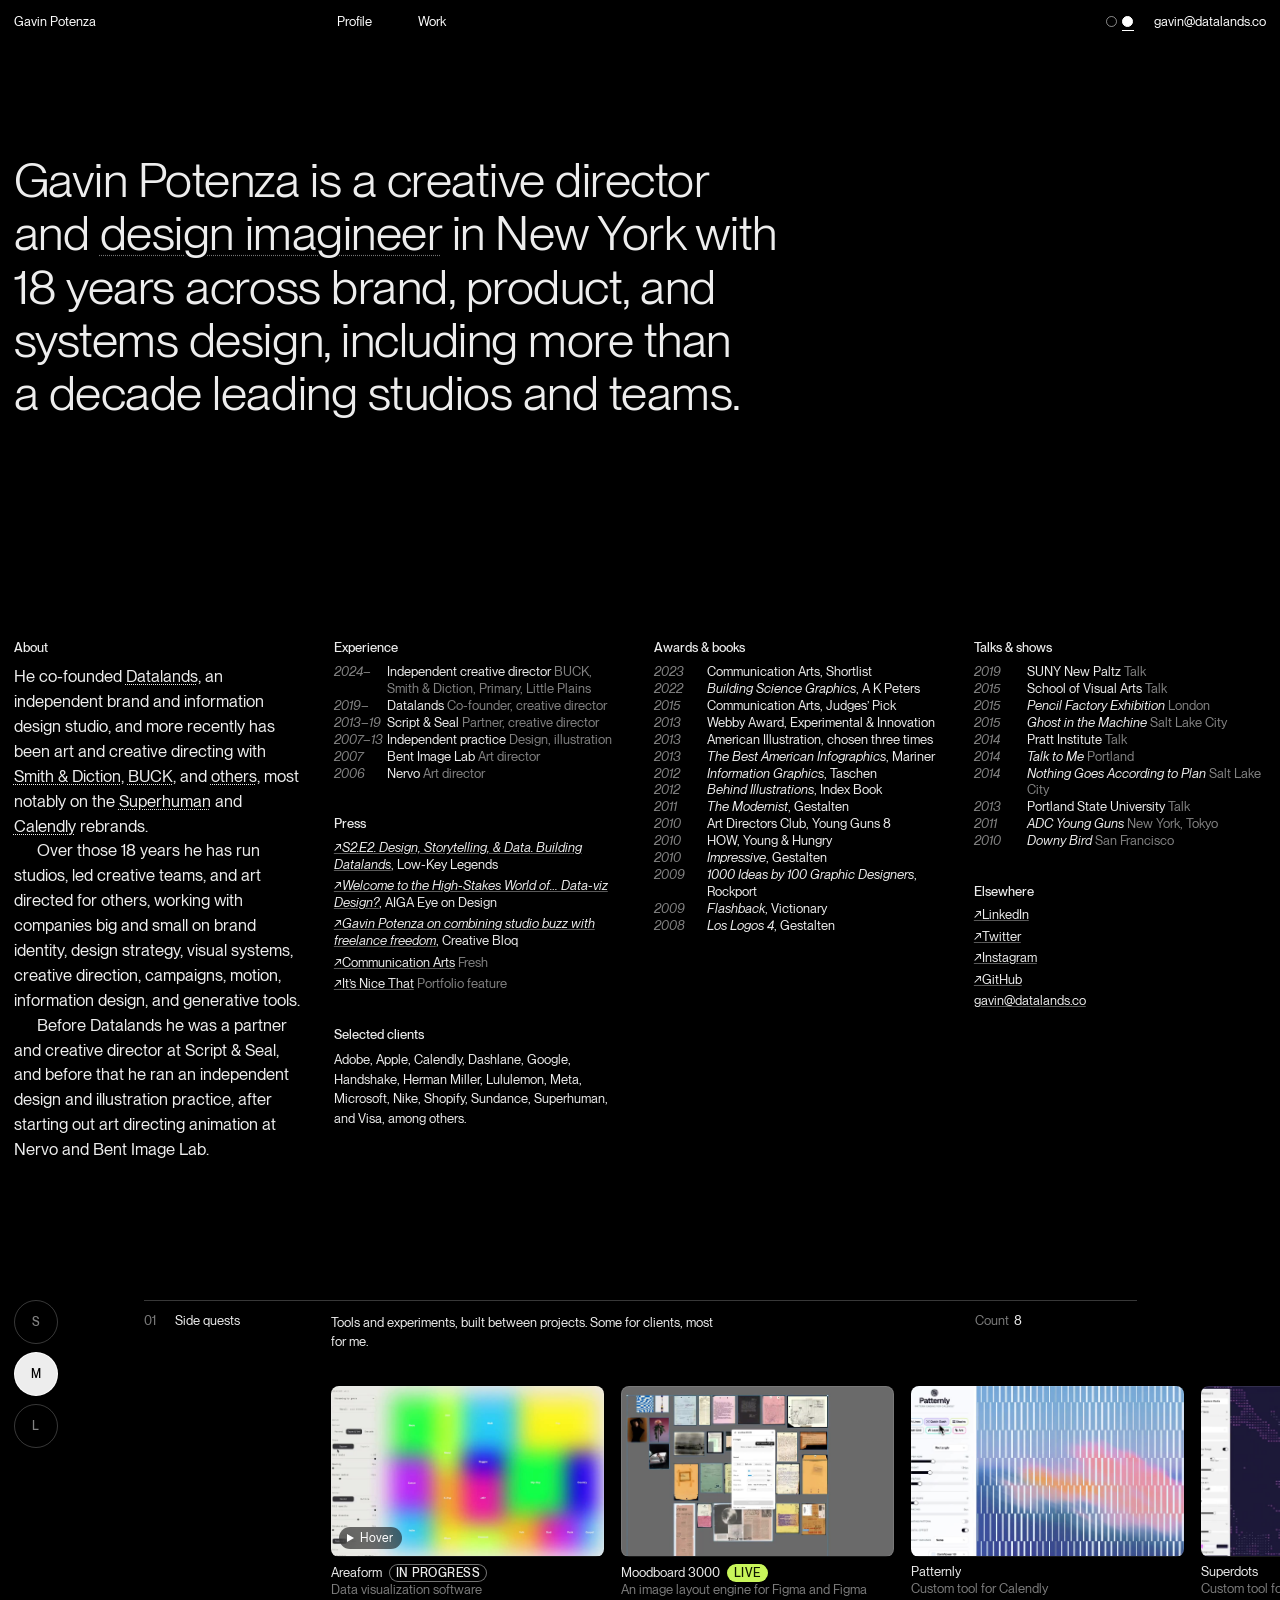
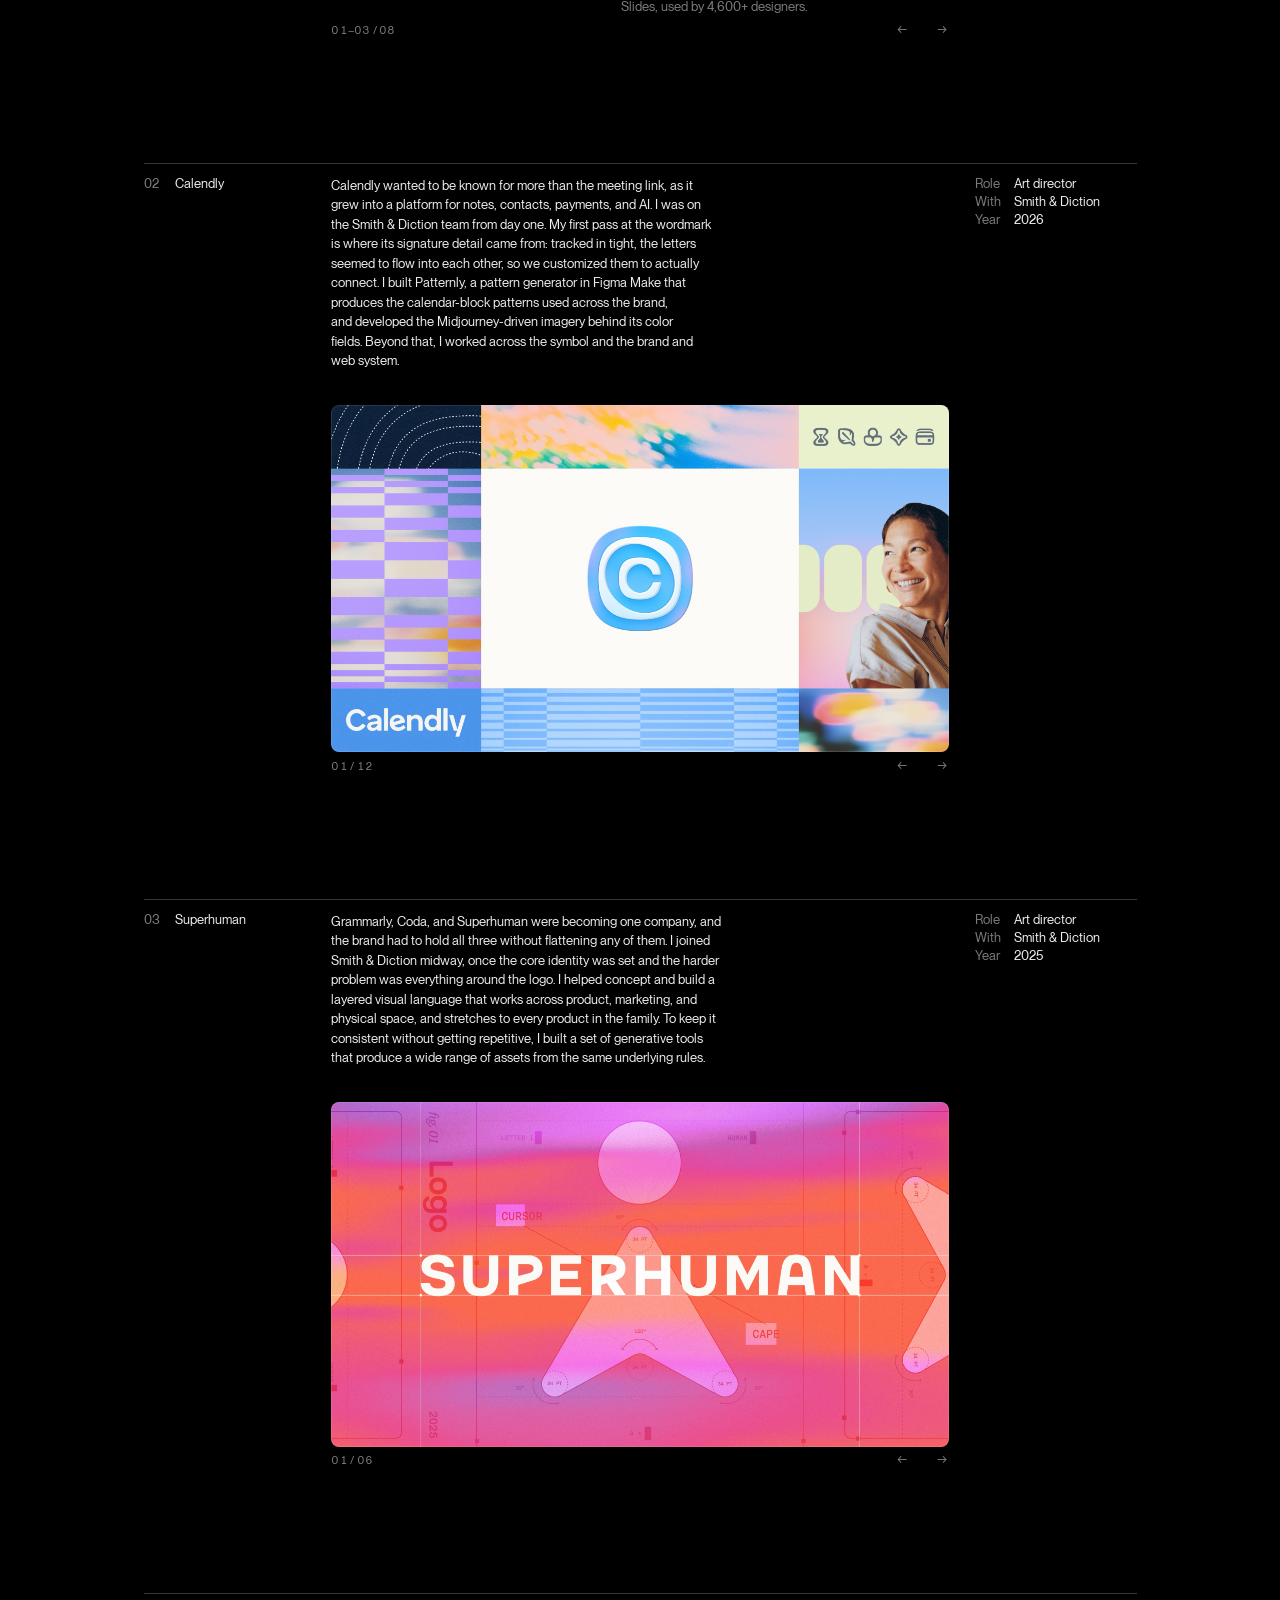
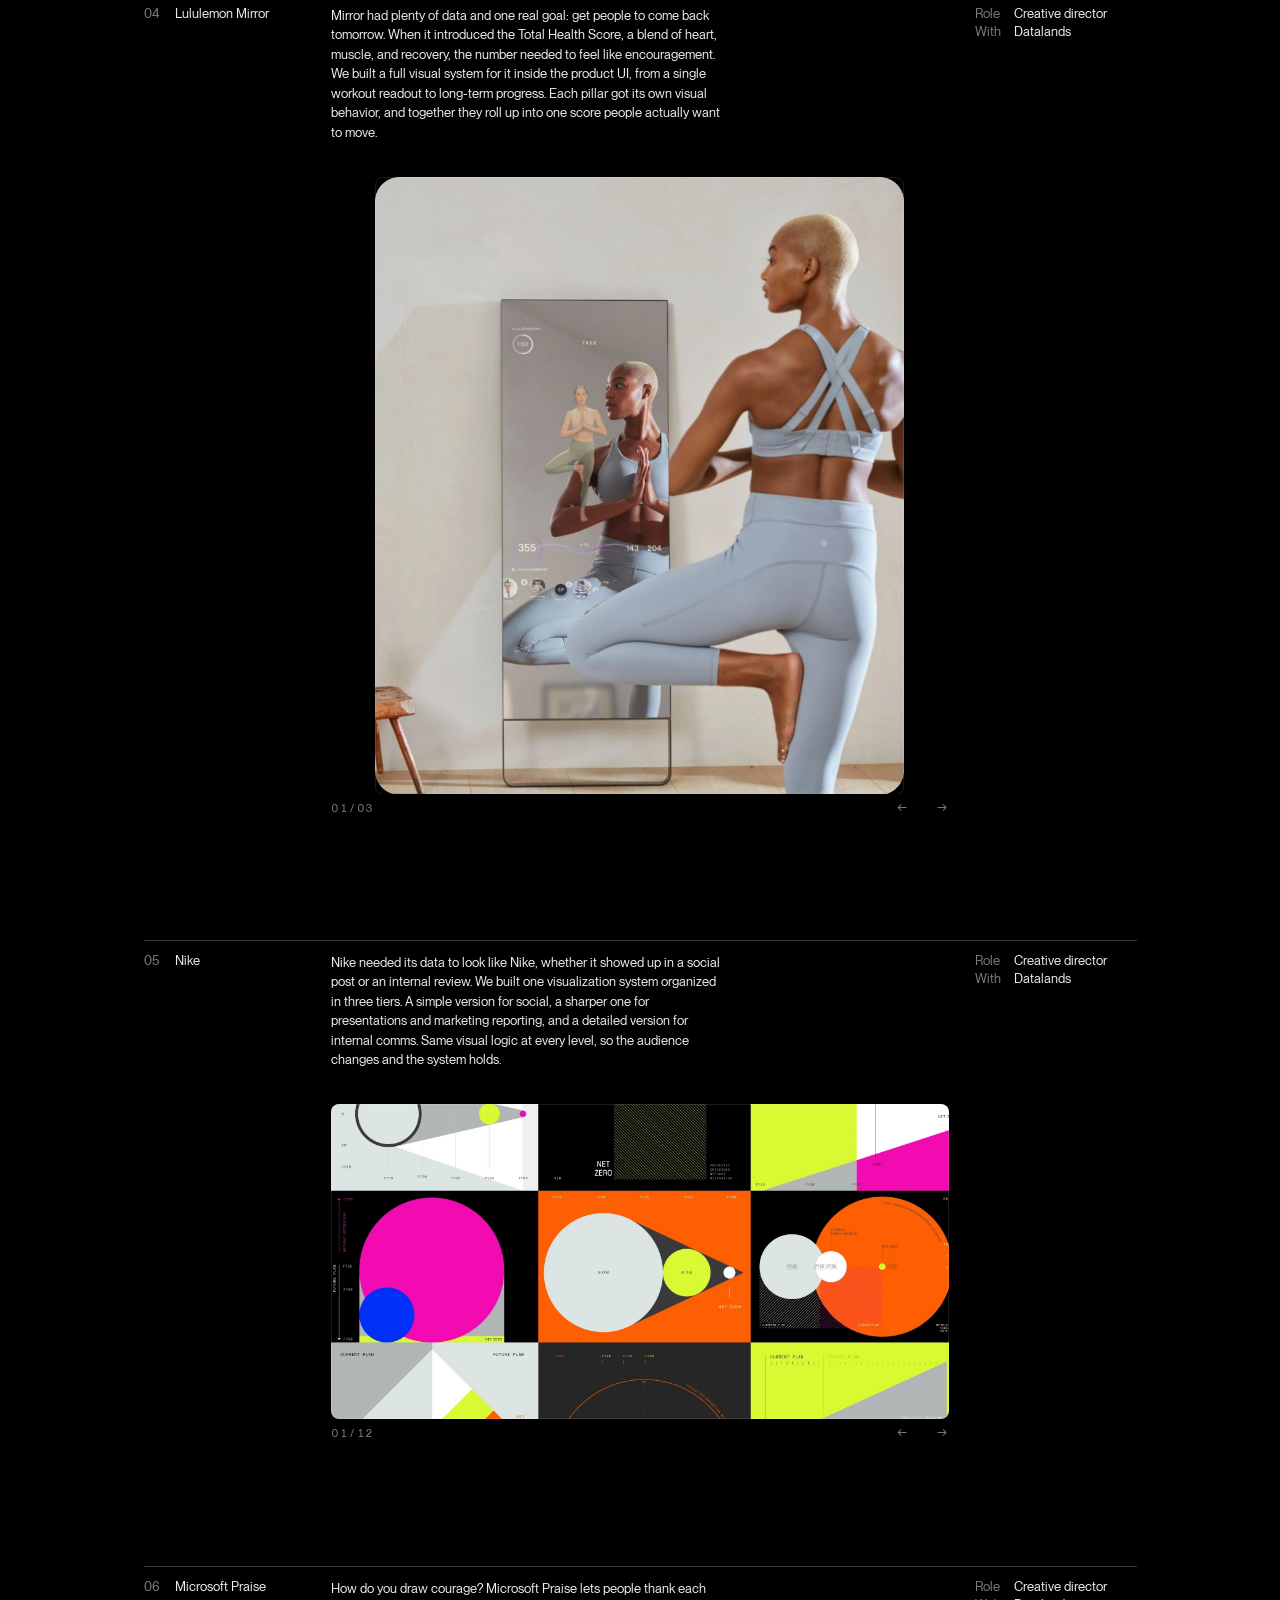
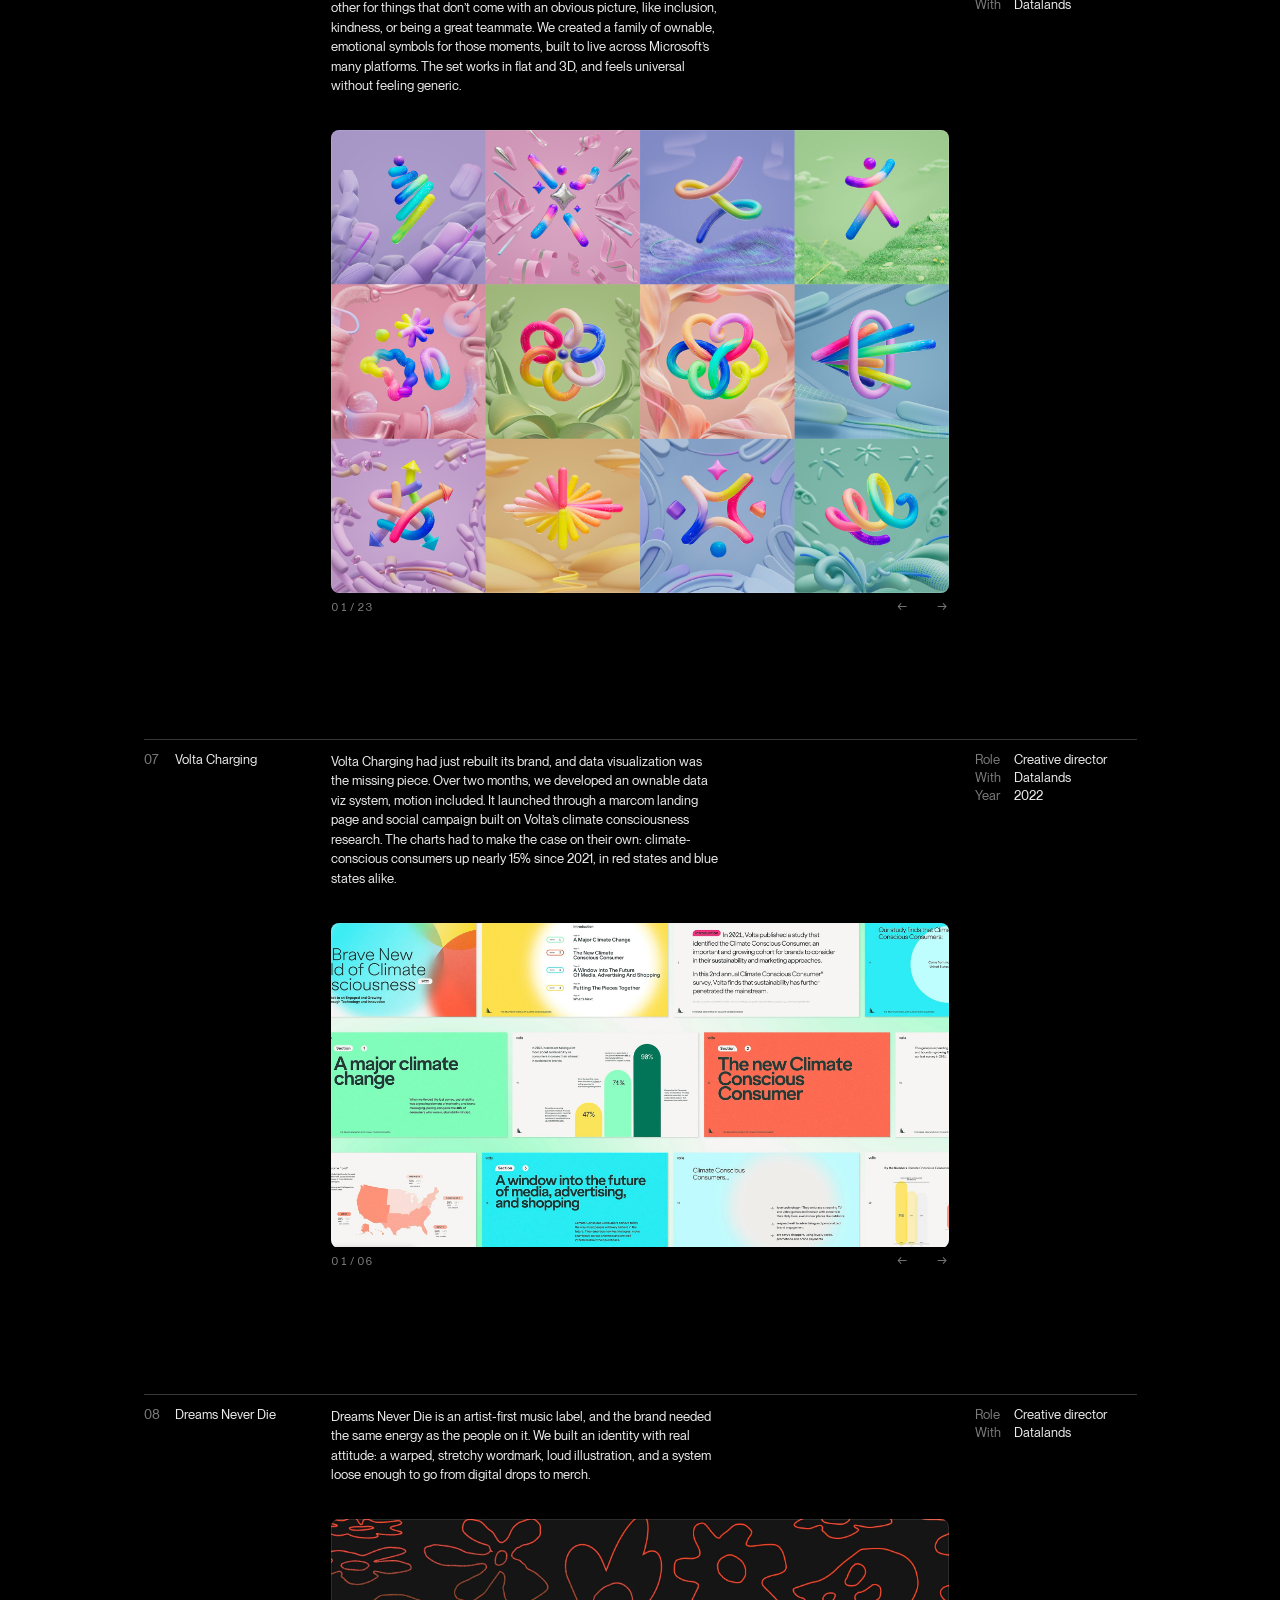
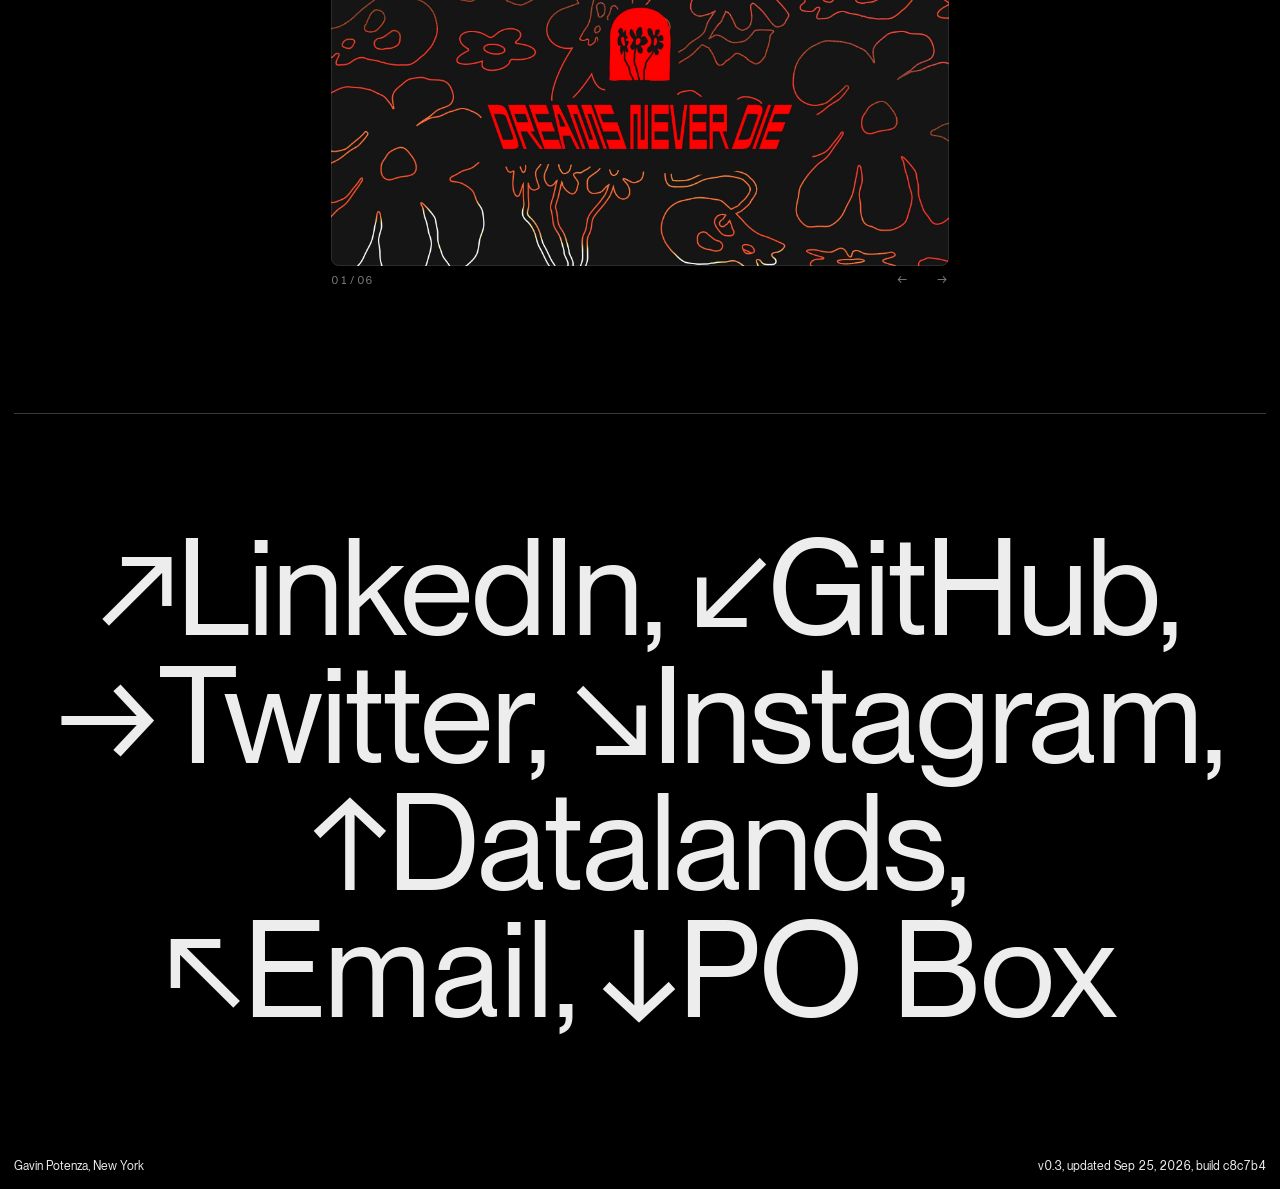
==== index.html @ 8a076fa5 "Profile: Awards & books, Talks & shows; fold signs and header on one line" ====
<!doctype html>
<html lang="en">
<head>
<meta charset="utf-8">
<meta name="viewport" content="width=device-width, initial-scale=1">
<title>Gavin Potenza — Creative Director, New York</title>
<link rel="canonical" href="https://gavinpotenza.xyz/">
<meta name="description" content="Gavin Potenza is a creative director and designer in New York working across brand, product, and systems design.">
<meta property="og:type" content="website">
<meta property="og:site_name" content="Gavin Potenza">
<meta property="og:url" content="https://gavinpotenza.xyz/">
<meta property="og:title" content="Gavin Potenza">
<meta property="og:description" content="Creative director and designer in New York working across brand, product, and systems design.">
<meta property="og:image" content="https://gavinpotenza.xyz/assets/og.jpg">
<meta property="og:image:width" content="1200">
<meta property="og:image:height" content="630">
<meta property="og:image:alt" content="Colored dots and arrows passing between the words me and you">
<meta name="twitter:card" content="summary_large_image">
<meta name="twitter:image" content="https://gavinpotenza.xyz/assets/og.jpg">
<script type="application/ld+json">
{
  "@context": "https://schema.org",
  "@type": "Person",
  "name": "Gavin Potenza",
  "url": "https://gavinpotenza.xyz/",
  "jobTitle": "Creative Director",
  "description": "Creative director and designer in New York working across brand, product, and systems design.",
  "image": "https://gavinpotenza.xyz/assets/og.jpg",
  "address": { "@type": "PostalAddress", "addressLocality": "New York", "addressRegion": "NY", "addressCountry": "US" },
  "sameAs": [
    "https://www.linkedin.com/in/gavinpotenza/",
    "https://github.com/ptnza",
    "https://www.instagram.com/gavinpotenza",
    "https://x.com/gavinpotenza"
  ],
  "affiliation": { "@type": "Organization", "name": "Datalands", "url": "https://datalands.co" }
}
</script>
<meta name="theme-color" content="#000000">
<script>document.documentElement.dataset.theme = 'dark'; /* always opens dark; the toggle switches for this visit */</script>
<link rel="icon" href="assets/favicon-32.png" type="image/png" sizes="32x32">
<link rel="icon" href="assets/favicon-512.png" type="image/png" sizes="512x512">
<link rel="apple-touch-icon" href="assets/favicon-180.png">
<link rel="preload" href="assets/fonts/PPNeueMontreal-Regular.woff2" as="font" type="font/woff2" crossorigin>
<link rel="preload" href="assets/fonts/PPNeueMontreal-Book.woff2" as="font" type="font/woff2" crossorigin>
<link rel="stylesheet" href="assets/css/site.css">
</head>
<body>
<a class="skip-link" href="#top">Skip to content</a>

<header class="top page-content caption">
  <span class="top-name"><a href="#top">Gavin Potenza</a></span>
  <nav class="top-nav" aria-label="Sections"><a href="#profile">Profile</a><a href="#work">Work</a></nav>
  <span class="top-mail">
    <button class="theme-btn" type="button" aria-label="Dark mode" aria-pressed="true"><i class="l" aria-hidden="true"></i><i class="d" aria-hidden="true"></i></button>
    <button class="copy-email" type="button" data-email="gavin@datalands.co" aria-label="Copy email address gavin@datalands.co">gavin@datalands.co</button>
  </span>
</header>

<main class="page-content" id="top">

<section id="profile" aria-label="Profile">
<div class="bio-section">
<h1>Gavin Potenza is a creative director and <a class="clip-trigger" data-clip="assets/hover/quote-mike-smith.png" data-clip-by="Mike Smith, Smith &amp; Diction" href="https://medium.com/smith-diction/branding-calendly-d86116281a52#32a3" rel="noopener" target="_blank">design imagineer</a> in New York with 18 years across brand, product, and systems design, including more than a decade leading studios and teams.</h1>
</div>

<div class="ed-set">
<div class="ed">
<div class="ed-sec"><h2 class="label">About</h2><div class="body"><p class="ed-p">He co-founded <a class="clip-trigger" data-center="assets/hover/logo-datalands.png" data-center-scale="1.3" href="https://datalands.co" rel="noopener" target="_blank">Datalands</a>, an independent brand and information design studio, and more recently has been art and creative directing with <a class="clip-trigger" data-center="assets/hover/logo-smith-diction.png" href="https://smith-diction.com" rel="noopener" target="_blank">Smith &amp; Diction</a>, <a class="clip-trigger" data-center="assets/hover/logo-buck.png" href="https://buck.co" rel="noopener" target="_blank">BUCK</a>, and <a class="clip-trigger" data-center="assets/hover/logo-others.png" href="#work">others</a>, most notably on the <a class="clip-trigger" data-quad="assets/hover/superhuman.jpg" href="#superhuman">Superhuman</a> and <a class="clip-trigger" data-quad="assets/hover/calendly.mp4" href="#calendly">Calendly</a> rebrands.</p>
<p class="ed-p">Over those 18 years he has run studios, led creative teams, and art directed for others, working with companies big and small on brand identity, design strategy, visual systems, creative direction, campaigns, motion, information design, and generative tools.</p>
<p class="ed-p">Before Datalands he was a partner and creative director at Script &amp; Seal, and before that he ran an independent design and illustration practice, after starting out art directing animation at Nervo and Bent Image Lab.</p></div></div>
</div>

<div class="ed">
<details class="ed-sec ed-fold" open><summary><h2 class="label">Experience</h2></summary><ul class="alt-body ed-idx">
<li class="row"><span class="y">2024–</span><span>Independent creative director <span class="d">BUCK, Smith &amp; Diction, Primary, Little Plains</span></span></li>
<li class="row"><span class="y">2019–</span><span>Datalands <span class="d">Co-founder, creative director</span></span></li>
<li class="row"><span class="y">2013–19</span><span>Script &amp; Seal <span class="d">Partner, creative director</span></span></li>
<li class="row"><span class="y">2007–13</span><span>Independent practice <span class="d">Design, illustration</span></span></li>
<li class="row"><span class="y">2007</span><span>Bent Image Lab <span class="d">Art director</span></span></li>
<li class="row"><span class="y">2006</span><span>Nervo <span class="d">Art director</span></span></li>
</ul></details>
<details class="ed-sec ed-fold" open><summary><h2 class="label">Press</h2></summary><ul class="alt-body ed-list">
<li class="item"><a href="https://www.youtube.com/watch?v=oIoB-iBnCg4" target="_blank" rel="noopener"><span aria-hidden="true">↗</span><i>S2.E2. Design, Storytelling, &amp; Data. Building Datalands</i></a>, Low-Key Legends</li>
<li class="item"><a href="https://eyeondesign.aiga.org/welcome-to-the-high-stakes-world-of-data-viz-design/" target="_blank" rel="noopener"><span aria-hidden="true">↗</span><i>Welcome to the High-Stakes World of… Data-viz Design?</i></a>, AIGA Eye on Design</li>
<li class="item"><a href="https://www.creativebloq.com/computer-arts/gavin-potenza-combining-studio-buzz-freelance-freedom-31410887" target="_blank" rel="noopener"><span aria-hidden="true">↗</span><i>Gavin Potenza on combining studio buzz with freelance freedom</i></a>, Creative Bloq</li>
<li class="item"><a href="https://www.commarts.com/fresh/gavin-potenza" target="_blank" rel="noopener"><span aria-hidden="true">↗</span>Communication Arts</a> <span class="d">Fresh</span></li>
<li class="item"><a href="https://www.itsnicethat.com/articles/1920-gavin-potenza" target="_blank" rel="noopener"><span aria-hidden="true">↗</span>It’s Nice That</a> <span class="d">Portfolio feature</span></li>
</ul></details>
<details class="ed-sec ed-fold" open><summary><h2 class="label">Selected clients</h2></summary><div class="alt-body"><p class="ed-p">Adobe, Apple, Calendly, Dashlane, Google, Handshake, Herman Miller, Lululemon, Meta, Microsoft, Nike, Shopify, Sundance, Superhuman, and Visa, among others.</p></div></details>
</div>

<div class="ed">
<details class="ed-sec ed-fold" open><summary><h2 class="label">Awards &amp; books</h2></summary><ul class="alt-body ed-idx">
<li class="row"><span class="y">2023</span><span>Communication Arts, Shortlist</span></li>
<li class="row"><span class="y">2022</span><span><i>Building Science Graphics</i>, A K Peters</span></li>
<li class="row"><span class="y">2015</span><span>Communication Arts, Judges’ Pick</span></li>
<li class="row"><span class="y">2013</span><span>Webby Award, Experimental &amp; Innovation</span></li>
<li class="row"><span class="y">2013</span><span>American Illustration, chosen three times</span></li>
<li class="row"><span class="y">2013</span><span><i>The Best American Infographics</i>, Mariner</span></li>
<li class="row"><span class="y">2012</span><span><i>Information Graphics</i>, Taschen</span></li>
<li class="row"><span class="y">2012</span><span><i>Behind Illustrations</i>, Index Book</span></li>
<li class="row"><span class="y">2011</span><span><i>The Modernist</i>, Gestalten</span></li>
<li class="row"><span class="y">2010</span><span>Art Directors Club, Young Guns 8</span></li>
<li class="row"><span class="y">2010</span><span>HOW, Young &amp; Hungry</span></li>
<li class="row"><span class="y">2010</span><span><i>Impressive</i>, Gestalten</span></li>
<li class="row"><span class="y">2009</span><span><i>1000 Ideas by 100 Graphic Designers</i>, Rockport</span></li>
<li class="row"><span class="y">2009</span><span><i>Flashback</i>, Victionary</span></li>
<li class="row"><span class="y">2008</span><span><i>Los Logos 4</i>, Gestalten</span></li>
</ul></details>
</div>

<div class="ed">
<details class="ed-sec ed-fold" open><summary><h2 class="label">Talks &amp; shows</h2></summary><ul class="alt-body ed-idx">
<li class="row"><span class="y">2019</span><span>SUNY New Paltz <span class="d">Talk</span></span></li>
<li class="row"><span class="y">2015</span><span>School of Visual Arts <span class="d">Talk</span></span></li>
<li class="row"><span class="y">2015</span><span><i>Pencil Factory Exhibition</i> <span class="d">London</span></span></li>
<li class="row"><span class="y">2015</span><span><i>Ghost in the Machine</i> <span class="d">Salt Lake City</span></span></li>
<li class="row"><span class="y">2014</span><span>Pratt Institute <span class="d">Talk</span></span></li>
<li class="row"><span class="y">2014</span><span><i>Talk to Me</i> <span class="d">Portland</span></span></li>
<li class="row"><span class="y">2014</span><span><i>Nothing Goes According to Plan</i> <span class="d">Salt Lake City</span></span></li>
<li class="row"><span class="y">2013</span><span>Portland State University <span class="d">Talk</span></span></li>
<li class="row"><span class="y">2011</span><span><i>ADC Young Guns</i> <span class="d">New York, Tokyo</span></span></li>
<li class="row"><span class="y">2010</span><span><i>Downy Bird</i> <span class="d">San Francisco</span></span></li>
</ul></details>
<details class="ed-sec ed-fold" open><summary><h2 class="label">Elsewhere</h2></summary><ul class="alt-body ed-list">
<li class="item"><a href="https://www.linkedin.com/in/gavinpotenza/" target="_blank" rel="noopener"><span aria-hidden="true">↗</span>LinkedIn</a></li>
<li class="item"><a href="https://x.com/gavinpotenza" target="_blank" rel="noopener"><span aria-hidden="true">↗</span>Twitter</a></li>
<li class="item"><a href="https://www.instagram.com/gavinpotenza" target="_blank" rel="noopener"><span aria-hidden="true">↗</span>Instagram</a></li>
<li class="item"><a href="https://github.com/ptnza" target="_blank" rel="noopener"><span aria-hidden="true">↗</span>GitHub</a></li>
<li class="item"><button class="copy-email" type="button" data-email="gavin@datalands.co" aria-label="Copy email address gavin@datalands.co">gavin@datalands.co</button></li>
</ul></details>
</div>
</div>
</section>

<section class="arc" id="work" data-size="m" aria-label="Work">
<div class="arc-bar caption">
<span class="arc-sizes" role="group" aria-label="Image size">
<button class="arc-btn" type="button" data-size="s" aria-pressed="false" aria-label="Small images"><span aria-hidden="true">S</span></button>
<button class="arc-btn is-on" type="button" data-size="m" aria-pressed="true" aria-label="Medium images"><span aria-hidden="true">M</span></button>
<button class="arc-btn" type="button" data-size="l" aria-pressed="false" aria-label="Large images"><span aria-hidden="true">L</span></button>
</span>
</div>

<!-- archive:start -->
<article class="arc-item arc-tools" id="side-quests">
<div class="arc-head alt-body">
<h2 class="arc-title"><a href="#side-quests">Side quests</a></h2>
<p class="arc-desc">Tools and experiments, built between projects. Some for clients, most for me.</p>
<span class="arc-meta"><span class="k">Count</span><span class="v">8</span></span>
</div>
<div class="tools-wrap">
<ul class="tools alt-body" aria-label="Side quests">
<li class="tool"><div><figure class="tool-img"><video data-src="assets/media/tools/areaform.mp4" poster="assets/media/tools/areaform-poster.jpg" muted loop playsinline preload="none" aria-hidden="true"></video><span class="tool-hint" aria-hidden="true">Hover</span></figure><span class="tool-title"><span class="tool-name" title="Areaform">Areaform</span><span class="tool-badge is-progress">In progress</span></span><span class="tool-desc">Data visualization software</span></div></li>
<li class="tool"><a href="https://www.figma.com/community/plugin/1616902199522165388/moodboard-3000" target="_blank" rel="noopener"><figure class="tool-img"><video data-src="assets/media/tools/moodboard-3000.mp4" poster="assets/media/tools/moodboard-3000-poster.jpg" muted loop playsinline preload="none" aria-hidden="true"></video></figure><span class="tool-title"><span class="tool-name" title="Moodboard 3000">Moodboard 3000</span><span class="tool-badge is-live">Live</span></span><span class="tool-desc">An image layout engine for Figma and Figma Slides, used by 4,600+ designers.</span></a></li>
<li class="tool"><div><figure class="tool-img"><video data-src="assets/media/tools/patternly.mp4" poster="assets/media/tools/patternly-poster.jpg" muted loop playsinline preload="none" aria-hidden="true"></video></figure><span class="tool-title"><span class="tool-name" title="Patternly">Patternly</span></span><span class="tool-desc">Custom tool for Calendly</span></div></li>
<li class="tool"><div><figure class="tool-img"><video data-src="assets/media/tools/superdots.mp4" poster="assets/media/tools/superdots-poster.jpg" muted loop playsinline preload="none" aria-hidden="true"></video></figure><span class="tool-title"><span class="tool-name" title="Superdots">Superdots</span></span><span class="tool-desc">Custom tool for Superhuman</span></div></li>
<li class="tool"><div><figure class="tool-img"><video data-src="assets/media/tools/superflow.mp4" poster="assets/media/tools/superflow-poster.jpg" muted loop playsinline preload="none" aria-hidden="true"></video></figure><span class="tool-title"><span class="tool-name" title="Superflow">Superflow</span></span><span class="tool-desc">Custom tool for Superhuman</span></div></li>
<li class="tool"><div><figure class="tool-img"><video data-src="assets/media/tools/torus-formus.mp4" poster="assets/media/tools/torus-formus-poster.jpg" muted loop playsinline preload="none" aria-hidden="true"></video></figure><span class="tool-title"><span class="tool-name" title="Torus Formus">Torus Formus</span></span><span class="tool-desc">Custom tool for sculpting the torus</span></div></li>
<li class="tool"><div><figure class="tool-img"><video data-src="assets/media/tools/lissajous-flow.mp4" poster="assets/media/tools/lissajous-flow-poster.jpg" muted loop playsinline preload="none" aria-hidden="true"></video></figure><span class="tool-title"><span class="tool-name" title="Lissajous Flow">Lissajous Flow</span></span><span class="tool-desc">Custom tool for drawing Lissajous curves in motion</span></div></li>
<li class="tool"><div><figure class="tool-img"><img src="assets/media/tools/sound-of-noise.jpg" alt="" loading="lazy" decoding="async"></figure><span class="tool-title"><span class="tool-name" title="The Sound of Noise">The Sound of Noise</span></span><span class="tool-desc">Tool that turns noise into texture</span></div></li>
</ul>
<div class="ss-bar tools-bar alt-body" hidden><span class="ss-count" aria-live="polite"></span><span class="ss-nav"><button class="tools-prev" type="button" aria-label="Previous tools">←</button><button class="tools-next" type="button" aria-label="Next tools">→</button></span></div>
</div>
</article>

<article class="arc-item" id="calendly">
<div class="arc-head alt-body">
<h2 class="arc-title"><a href="#calendly">Calendly</a></h2>
<p class="arc-desc">Calendly wanted to be known for more than the meeting link, as it grew into a platform for notes, contacts, payments, and AI. I was on the Smith &amp; Diction team from day one. My first pass at the wordmark is where its signature detail came from: tracked in tight, the letters seemed to flow into each other, so we customized them to actually connect. I built Patternly, a pattern generator in Figma Make that produces the calendar-block patterns used across the brand, and developed the Midjourney-driven imagery behind its color fields. Beyond that, I worked across the symbol and the brand and web system.</p>
<span class="arc-meta"><span class="k">Role</span><span class="v">Art director</span><span class="k">With</span><span class="v">Smith &amp; Diction</span><span class="k">Year</span><span class="v">2026</span></span>
</div>
<div class="arc-img">
<div class="ss" style="--ar: 1.7778" tabindex="0" role="region" aria-roledescription="carousel" aria-label="Calendly images">
<figure class="ss-slide is-on" data-ar="1.7778"><img src="assets/media/calendly/calendly-04.jpg" width="2400" height="1350" style="--r: 1.7778" alt="Calendly, 1 of 12" decoding="async" loading="lazy"></figure>
<figure class="ss-slide" data-ar="1.7778"><img data-src="assets/media/calendly/calendly-01.jpg" width="2400" height="1350" style="--r: 1.7778" alt="Calendly, 2 of 12" decoding="async" loading="lazy"></figure>
<figure class="ss-slide" data-ar="1.6997"><img data-src="assets/media/calendly/calendly-02.jpg" width="2400" height="1412" style="--r: 1.6997" alt="Calendly, 3 of 12" decoding="async" loading="lazy"></figure>
<figure class="ss-slide" data-ar="1.6000"><div class="ss-pair fit-h" style="aspect-ratio: 1600 / 1000"><video data-src="assets/media/calendly/calendly-patterns-l.mp4" data-poster="assets/media/calendly/calendly-patterns-l-poster.jpg" width="1080" height="1350" style="flex-grow: 0.8000" muted loop playsinline preload="none" aria-label="Calendly, 4 of 12 (left)"></video><video data-src="assets/media/calendly/calendly-patterns-r.mp4" data-poster="assets/media/calendly/calendly-patterns-r-poster.jpg" width="1080" height="1350" style="flex-grow: 0.8000" muted loop playsinline preload="none" aria-label="Calendly, 4 of 12 (right)"></video></div></figure>
<figure class="ss-slide" data-ar="1.7778"><img data-src="assets/media/calendly/calendly-03.jpg" width="2400" height="1350" style="--r: 1.7778" alt="Calendly, 5 of 12" decoding="async" loading="lazy"></figure>
<figure class="ss-slide" data-ar="1.5000"><div class="ss-pair fit-h" style="aspect-ratio: 1500 / 1000"><video data-src="assets/media/calendly/calendly-07.mp4" data-poster="assets/media/calendly/calendly-07-poster.jpg" width="1080" height="1440" style="flex-grow: 0.7500" muted loop playsinline preload="none" aria-label="Calendly, 6 of 12 (left)"></video><img data-src="assets/media/calendly/calendly-08.webp" width="1080" height="1440" style="flex-grow: 0.7500" alt="Calendly, 6 of 12 (right)" decoding="async" loading="lazy"></div></figure>
<figure class="ss-slide" data-ar="1.7778"><video data-src="assets/media/calendly/calendly-subproduct.mp4" data-poster="assets/media/calendly/calendly-subproduct-poster.jpg" width="1600" height="900" style="--r: 1.7778" muted loop playsinline preload="none" aria-label="Calendly, 7 of 12"></video></figure>
<figure class="ss-slide" data-ar="1.5000"><div class="ss-pair fit-h" style="aspect-ratio: 1500 / 1000"><img data-src="assets/media/calendly/calendly-ui.jpg" width="1500" height="2000" style="flex-grow: 0.7500" alt="Calendly, 8 of 12 (left)" decoding="async" loading="lazy"><video data-src="assets/media/calendly/calendly-12.mp4" data-poster="assets/media/calendly/calendly-12-poster.jpg" width="1080" height="1440" style="flex-grow: 0.7500" muted loop playsinline preload="none" aria-label="Calendly, 8 of 12 (right)"></video></div></figure>
<figure class="ss-slide" data-ar="1.7778"><video data-src="assets/media/calendly/calendly-colorpicker.mp4" data-poster="assets/media/calendly/calendly-colorpicker-poster.jpg" width="1600" height="900" style="--r: 1.7778" muted loop playsinline preload="none" aria-label="Calendly, 9 of 12"></video></figure>
<figure class="ss-slide" data-ar="1.5000"><div class="ss-pair fit-h" style="aspect-ratio: 1500 / 1000"><video data-src="assets/media/calendly/calendly-blocks-l.mp4" data-poster="assets/media/calendly/calendly-blocks-l-poster.jpg" width="1080" height="1440" style="flex-grow: 0.7500" muted loop playsinline preload="none" aria-label="Calendly, 10 of 12 (left)"></video><video data-src="assets/media/calendly/calendly-blocks-r.mp4" data-poster="assets/media/calendly/calendly-blocks-r-poster.jpg" width="1080" height="1440" style="flex-grow: 0.7500" muted loop playsinline preload="none" aria-label="Calendly, 10 of 12 (right)"></video></div></figure>
<figure class="ss-slide" data-ar="1.7778"><video data-src="assets/media/tools/patternly.mp4" data-poster="assets/media/tools/patternly-poster.jpg" width="1280" height="720" style="--r: 1.7778" muted loop playsinline preload="none" aria-label="Calendly, 11 of 12"></video></figure>
<figure class="ss-slide" data-ar="1.6750"><div class="ss-pair fit-h" style="aspect-ratio: 1675 / 1000"><img data-src="assets/media/calendly/calendly-16.jpg" width="1931" height="2400" style="flex-grow: 0.8046" alt="Calendly, 12 of 12 (left)" decoding="async" loading="lazy"><video data-src="assets/media/calendly/calendly-inproduct.mp4" data-poster="assets/media/calendly/calendly-inproduct-poster.jpg" width="1254" height="1440" style="flex-grow: 0.8708" muted loop playsinline preload="none" aria-label="Calendly, 12 of 12 (right)"></video></div></figure>
<div class="ss-hit ss-hit-prev" aria-hidden="true"></div><div class="ss-hit ss-hit-next" aria-hidden="true"></div>
</div>
<div class="ss-bar alt-body"><span class="ss-count" aria-live="polite">01 / 12</span><span class="ss-nav"><button class="ss-prev" type="button" aria-label="Previous image">←</button><button class="ss-next" type="button" aria-label="Next image">→</button></span></div>
</div>
</article>

<article class="arc-item" id="superhuman">
<div class="arc-head alt-body">
<h2 class="arc-title"><a href="#superhuman">Superhuman</a></h2>
<p class="arc-desc">Grammarly, Coda, and Superhuman were becoming one company, and the brand had to hold all three without flattening any of them. I joined Smith &amp; Diction midway, once the core identity was set and the harder problem was everything around the logo. I helped concept and build a layered visual language that works across product, marketing, and physical space, and stretches to every product in the family. To keep it consistent without getting repetitive, I built a set of generative tools that produce a wide range of assets from the same underlying rules.</p>
<span class="arc-meta"><span class="k">Role</span><span class="v">Art director</span><span class="k">With</span><span class="v">Smith &amp; Diction</span><span class="k">Year</span><span class="v">2025</span></span>
</div>
<div class="arc-img">
<div class="ss" style="--ar: 1.7924" tabindex="0" role="region" aria-roledescription="carousel" aria-label="Superhuman images">
<figure class="ss-slide is-on" data-ar="1.7924"><img src="assets/media/superhuman/superhuman-01.jpg" width="2400" height="1339" style="--r: 1.7924" alt="Superhuman, 1 of 6" decoding="async" loading="lazy"></figure>
<figure class="ss-slide" data-ar="1.9576"><img data-src="assets/media/superhuman/superhuman-02.jpg" width="2400" height="1226" style="--r: 1.9576" alt="Superhuman, 2 of 6" decoding="async" loading="lazy"></figure>
<figure class="ss-slide" data-ar="1.8018"><img data-src="assets/media/superhuman/superhuman-03.jpg" width="2400" height="1332" style="--r: 1.8018" alt="Superhuman, 3 of 6" decoding="async" loading="lazy"></figure>
<figure class="ss-slide" data-ar="1.7778"><video data-src="assets/media/superhuman/superhuman-04.mp4" data-poster="assets/media/superhuman/superhuman-04-poster.jpg" width="1920" height="1080" style="--r: 1.7778" muted loop playsinline preload="none" aria-label="Superhuman, 4 of 6"></video></figure>
<figure class="ss-slide" data-ar="1.7778"><video data-src="assets/media/superhuman/superhuman-05.mp4" data-poster="assets/media/superhuman/superhuman-05-poster.jpg" width="1920" height="1080" style="--r: 1.7778" muted loop playsinline preload="none" aria-label="Superhuman, 5 of 6"></video></figure>
<figure class="ss-slide" data-ar="1.7778"><video data-src="assets/media/superhuman/superhuman-06.mp4" data-poster="assets/media/superhuman/superhuman-06-poster.jpg" width="1920" height="1080" style="--r: 1.7778" muted loop playsinline preload="none" aria-label="Superhuman, 6 of 6"></video></figure>
<div class="ss-hit ss-hit-prev" aria-hidden="true"></div><div class="ss-hit ss-hit-next" aria-hidden="true"></div>
</div>
<div class="ss-bar alt-body"><span class="ss-count" aria-live="polite">01 / 06</span><span class="ss-nav"><button class="ss-prev" type="button" aria-label="Previous image">←</button><button class="ss-next" type="button" aria-label="Next image">→</button></span></div>
</div>
</article>

<article class="arc-item" id="lululemon">
<div class="arc-head alt-body">
<h2 class="arc-title"><a href="#lululemon">Lululemon Mirror</a></h2>
<p class="arc-desc">Mirror had plenty of data and one real goal: get people to come back tomorrow. When it introduced the Total Health Score, a blend of heart, muscle, and recovery, the number needed to feel like encouragement. We built a full visual system for it inside the product UI, from a single workout readout to long-term progress. Each pillar got its own visual behavior, and together they roll up into one score people actually want to move.</p>
<span class="arc-meta"><span class="k">Role</span><span class="v">Creative director</span><span class="k">With</span><span class="v">Datalands</span></span>
</div>
<div class="arc-img">
<div class="ss" style="--ar: 1.0000" tabindex="0" role="region" aria-roledescription="carousel" aria-label="Lululemon Mirror images">
<figure class="ss-slide is-on" data-ar="0.8566"><img src="assets/media/lululemon/lululemon-01.webp" width="1720" height="2008" style="--r: 0.8566" alt="Lululemon Mirror, 1 of 3" decoding="async" loading="lazy"></figure>
<figure class="ss-slide" data-ar="1.0000"><img data-src="assets/media/lululemon/lululemon-02.jpg" width="1920" height="1920" style="--r: 1.0000" alt="Lululemon Mirror, 2 of 3" decoding="async" loading="lazy"></figure>
<figure class="ss-slide" data-ar="1.7042"><video data-src="assets/media/lululemon/lululemon-03.mp4" data-poster="assets/media/lululemon/lululemon-03-poster.jpg" width="1210" height="710" style="--r: 1.7042" muted loop playsinline preload="none" aria-label="Lululemon Mirror, 3 of 3"></video></figure>
<div class="ss-hit ss-hit-prev" aria-hidden="true"></div><div class="ss-hit ss-hit-next" aria-hidden="true"></div>
</div>
<div class="ss-bar alt-body"><span class="ss-count" aria-live="polite">01 / 03</span><span class="ss-nav"><button class="ss-prev" type="button" aria-label="Previous image">←</button><button class="ss-next" type="button" aria-label="Next image">→</button></span></div>
</div>
</article>

<article class="arc-item" id="nike">
<div class="arc-head alt-body">
<h2 class="arc-title"><a href="#nike">Nike</a></h2>
<p class="arc-desc">Nike needed its data to look like Nike, whether it showed up in a social post or an internal review. We built one visualization system organized in three tiers. A simple version for social, a sharper one for presentations and marketing reporting, and a detailed version for internal comms. Same visual logic at every level, so the audience changes and the system holds.</p>
<span class="arc-meta"><span class="k">Role</span><span class="v">Creative director</span><span class="k">With</span><span class="v">Datalands</span></span>
</div>
<div class="arc-img">
<div class="ss" style="--ar: 1.9608" tabindex="0" role="region" aria-roledescription="carousel" aria-label="Nike images">
<figure class="ss-slide is-on" data-ar="1.9608"><img src="assets/media/nike/nike-lead.jpg" width="2000" height="1020" style="--r: 1.9608" alt="Nike, 1 of 12" decoding="async" loading="lazy"></figure>
<figure class="ss-slide" data-ar="1.4002"><img data-src="assets/media/nike/nike-01.webp" width="2400" height="1714" style="--r: 1.4002" alt="Nike, 2 of 12" decoding="async" loading="lazy"></figure>
<figure class="ss-slide" data-ar="1.4002"><img data-src="assets/media/nike/nike-02.webp" width="2400" height="1714" style="--r: 1.4002" alt="Nike, 3 of 12" decoding="async" loading="lazy"></figure>
<figure class="ss-slide" data-ar="1.4002"><img data-src="assets/media/nike/nike-03.webp" width="2400" height="1714" style="--r: 1.4002" alt="Nike, 4 of 12" decoding="async" loading="lazy"></figure>
<figure class="ss-slide" data-ar="1.7778"><video data-src="assets/media/nike/nike-04.mp4" data-poster="assets/media/nike/nike-04-poster.jpg" width="1920" height="1080" style="--r: 1.7778" muted loop playsinline preload="none" aria-label="Nike, 5 of 12"></video></figure>
<figure class="ss-slide" data-ar="1.4002"><img data-src="assets/media/nike/nike-05.webp" width="2400" height="1714" style="--r: 1.4002" alt="Nike, 6 of 12" decoding="async" loading="lazy"></figure>
<figure class="ss-slide" data-ar="1.4002"><img data-src="assets/media/nike/nike-06.webp" width="2400" height="1714" style="--r: 1.4002" alt="Nike, 7 of 12" decoding="async" loading="lazy"></figure>
<figure class="ss-slide" data-ar="1.4002"><img data-src="assets/media/nike/nike-07.webp" width="2400" height="1714" style="--r: 1.4002" alt="Nike, 8 of 12" decoding="async" loading="lazy"></figure>
<figure class="ss-slide" data-ar="0.5625"><img data-src="assets/media/nike/nike-08.webp" width="1350" height="2400" style="--r: 0.5625" alt="Nike, 9 of 12" decoding="async" loading="lazy"></figure>
<figure class="ss-slide" data-ar="0.5625"><img data-src="assets/media/nike/nike-09.webp" width="1350" height="2400" style="--r: 0.5625" alt="Nike, 10 of 12" decoding="async" loading="lazy"></figure>
<figure class="ss-slide" data-ar="1.4002"><img data-src="assets/media/nike/nike-10.webp" width="2400" height="1714" style="--r: 1.4002" alt="Nike, 11 of 12" decoding="async" loading="lazy"></figure>
<figure class="ss-slide" data-ar="1.4002"><img data-src="assets/media/nike/nike-11.webp" width="2400" height="1714" style="--r: 1.4002" alt="Nike, 12 of 12" decoding="async" loading="lazy"></figure>
<div class="ss-hit ss-hit-prev" aria-hidden="true"></div><div class="ss-hit ss-hit-next" aria-hidden="true"></div>
</div>
<div class="ss-bar alt-body"><span class="ss-count" aria-live="polite">01 / 12</span><span class="ss-nav"><button class="ss-prev" type="button" aria-label="Previous image">←</button><button class="ss-next" type="button" aria-label="Next image">→</button></span></div>
</div>
</article>

<article class="arc-item" id="microsoft">
<div class="arc-head alt-body">
<h2 class="arc-title"><a href="#microsoft">Microsoft Praise</a></h2>
<p class="arc-desc">How do you draw courage? Microsoft Praise lets people thank each other for things that don’t come with an obvious picture, like inclusion, kindness, or being a great teammate. We created a family of ownable, emotional symbols for those moments, built to live across Microsoft’s many platforms. The set works in flat and 3D, and feels universal without feeling generic.</p>
<span class="arc-meta"><span class="k">Role</span><span class="v">Creative director</span><span class="k">With</span><span class="v">Datalands</span></span>
</div>
<div class="arc-img">
<div class="ss" style="--ar: 1.3333" tabindex="0" role="region" aria-roledescription="carousel" aria-label="Microsoft Praise images">
<figure class="ss-slide is-on" data-ar="1.3333"><img src="assets/media/microsoft/microsoft-01.jpg" width="1920" height="1440" style="--r: 1.3333" alt="Microsoft Praise, 1 of 23" decoding="async" loading="lazy"></figure>
<figure class="ss-slide" data-ar="1.0000"><img data-src="assets/media/microsoft/microsoft-02.webp" width="1400" height="1400" style="--r: 1.0000" alt="Microsoft Praise, 2 of 23" decoding="async" loading="lazy"></figure>
<figure class="ss-slide" data-ar="1.0000"><img data-src="assets/media/microsoft/microsoft-03.jpg" width="1400" height="1400" style="--r: 1.0000" alt="Microsoft Praise, 3 of 23" decoding="async" loading="lazy"></figure>
<figure class="ss-slide" data-ar="1.0000"><img data-src="assets/media/microsoft/microsoft-04.jpg" width="1400" height="1400" style="--r: 1.0000" alt="Microsoft Praise, 4 of 23" decoding="async" loading="lazy"></figure>
<figure class="ss-slide" data-ar="1.0000"><img data-src="assets/media/microsoft/microsoft-05.webp" width="1400" height="1400" style="--r: 1.0000" alt="Microsoft Praise, 5 of 23" decoding="async" loading="lazy"></figure>
<figure class="ss-slide" data-ar="1.0000"><img data-src="assets/media/microsoft/microsoft-06.jpg" width="1400" height="1400" style="--r: 1.0000" alt="Microsoft Praise, 6 of 23" decoding="async" loading="lazy"></figure>
<figure class="ss-slide" data-ar="1.0000"><img data-src="assets/media/microsoft/microsoft-07.webp" width="1400" height="1400" style="--r: 1.0000" alt="Microsoft Praise, 7 of 23" decoding="async" loading="lazy"></figure>
<figure class="ss-slide" data-ar="1.0000"><img data-src="assets/media/microsoft/microsoft-08.jpg" width="1400" height="1400" style="--r: 1.0000" alt="Microsoft Praise, 8 of 23" decoding="async" loading="lazy"></figure>
<figure class="ss-slide" data-ar="1.0000"><img data-src="assets/media/microsoft/microsoft-09.jpg" width="1400" height="1400" style="--r: 1.0000" alt="Microsoft Praise, 9 of 23" decoding="async" loading="lazy"></figure>
<figure class="ss-slide" data-ar="1.0000"><img data-src="assets/media/microsoft/microsoft-10.jpg" width="1400" height="1400" style="--r: 1.0000" alt="Microsoft Praise, 10 of 23" decoding="async" loading="lazy"></figure>
<figure class="ss-slide" data-ar="1.0000"><img data-src="assets/media/microsoft/microsoft-11.webp" width="1400" height="1400" style="--r: 1.0000" alt="Microsoft Praise, 11 of 23" decoding="async" loading="lazy"></figure>
<figure class="ss-slide" data-ar="1.0000"><img data-src="assets/media/microsoft/microsoft-12.jpg" width="1400" height="1400" style="--r: 1.0000" alt="Microsoft Praise, 12 of 23" decoding="async" loading="lazy"></figure>
<figure class="ss-slide" data-ar="1.0000"><img data-src="assets/media/microsoft/microsoft-13.webp" width="1400" height="1400" style="--r: 1.0000" alt="Microsoft Praise, 13 of 23" decoding="async" loading="lazy"></figure>
<figure class="ss-slide" data-ar="1.0000"><img data-src="assets/media/microsoft/microsoft-14.jpg" width="1400" height="1400" style="--r: 1.0000" alt="Microsoft Praise, 14 of 23" decoding="async" loading="lazy"></figure>
<figure class="ss-slide" data-ar="1.0000"><img data-src="assets/media/microsoft/microsoft-15.webp" width="1400" height="1400" style="--r: 1.0000" alt="Microsoft Praise, 15 of 23" decoding="async" loading="lazy"></figure>
<figure class="ss-slide" data-ar="1.0000"><img data-src="assets/media/microsoft/microsoft-16.jpg" width="1400" height="1400" style="--r: 1.0000" alt="Microsoft Praise, 16 of 23" decoding="async" loading="lazy"></figure>
<figure class="ss-slide" data-ar="1.0000"><img data-src="assets/media/microsoft/microsoft-17.jpg" width="1400" height="1400" style="--r: 1.0000" alt="Microsoft Praise, 17 of 23" decoding="async" loading="lazy"></figure>
<figure class="ss-slide" data-ar="3.6641"><img data-src="assets/media/microsoft/microsoft-18.webp" width="2400" height="655" style="--r: 3.6641" alt="Microsoft Praise, 18 of 23" decoding="async" loading="lazy"></figure>
<figure class="ss-slide" data-ar="3.2134"><img data-src="assets/media/microsoft/microsoft-19.webp" width="2108" height="656" style="--r: 3.2134" alt="Microsoft Praise, 19 of 23" decoding="async" loading="lazy"></figure>
<figure class="ss-slide" data-ar="1.4508"><img data-src="assets/media/microsoft/microsoft-20.webp" width="2108" height="1453" style="--r: 1.4508" alt="Microsoft Praise, 20 of 23" decoding="async" loading="lazy"></figure>
<figure class="ss-slide" data-ar="1.4518"><img data-src="assets/media/microsoft/microsoft-21.webp" width="2108" height="1452" style="--r: 1.4518" alt="Microsoft Praise, 21 of 23" decoding="async" loading="lazy"></figure>
<figure class="ss-slide" data-ar="1.4518"><img data-src="assets/media/microsoft/microsoft-22.webp" width="2108" height="1452" style="--r: 1.4518" alt="Microsoft Praise, 22 of 23" decoding="async" loading="lazy"></figure>
<figure class="ss-slide" data-ar="1.5180"><img data-src="assets/media/microsoft/microsoft-23.jpg" width="2400" height="1581" style="--r: 1.5180" alt="Microsoft Praise, 23 of 23" decoding="async" loading="lazy"></figure>
<div class="ss-hit ss-hit-prev" aria-hidden="true"></div><div class="ss-hit ss-hit-next" aria-hidden="true"></div>
</div>
<div class="ss-bar alt-body"><span class="ss-count" aria-live="polite">01 / 23</span><span class="ss-nav"><button class="ss-prev" type="button" aria-label="Previous image">←</button><button class="ss-next" type="button" aria-label="Next image">→</button></span></div>
</div>
</article>

<article class="arc-item" id="volta">
<div class="arc-head alt-body">
<h2 class="arc-title"><a href="#volta">Volta Charging</a></h2>
<p class="arc-desc">Volta Charging had just rebuilt its brand, and data visualization was the missing piece. Over two months, we developed an ownable data viz system, motion included. It launched through a marcom landing page and social campaign built on Volta’s climate consciousness research. The charts had to make the case on their own: climate-conscious consumers up nearly 15% since 2021, in red states and blue states alike.</p>
<span class="arc-meta"><span class="k">Role</span><span class="v">Creative director</span><span class="k">With</span><span class="v">Datalands</span><span class="k">Year</span><span class="v">2022</span></span>
</div>
<div class="arc-img">
<div class="ss" style="--ar: 1.9017" tabindex="0" role="region" aria-roledescription="carousel" aria-label="Volta Charging images">
<figure class="ss-slide is-on" data-ar="1.9017"><img src="assets/media/volta/volta-01.jpg" width="2400" height="1262" style="--r: 1.9017" alt="Volta Charging, 1 of 6" decoding="async" loading="lazy"></figure>
<figure class="ss-slide" data-ar="1.7844"><img data-src="assets/media/volta/volta-02.jpg" width="2400" height="1345" style="--r: 1.7844" alt="Volta Charging, 2 of 6" decoding="async" loading="lazy"></figure>
<figure class="ss-slide" data-ar="1.5000"><video data-src="assets/media/volta/volta-03.mp4" data-poster="assets/media/volta/volta-03-poster.jpg" width="1920" height="1280" style="--r: 1.5000" muted loop playsinline preload="none" aria-label="Volta Charging, 3 of 6"></video></figure>
<figure class="ss-slide" data-ar="1.0000"><video data-src="assets/media/volta/volta-04.mp4" data-poster="assets/media/volta/volta-04-poster.jpg" width="1590" height="1590" style="--r: 1.0000" muted loop playsinline preload="none" aria-label="Volta Charging, 4 of 6"></video></figure>
<figure class="ss-slide" data-ar="1.0000"><video data-src="assets/media/volta/volta-05.mp4" data-poster="assets/media/volta/volta-05-poster.jpg" width="1590" height="1590" style="--r: 1.0000" muted loop playsinline preload="none" aria-label="Volta Charging, 5 of 6"></video></figure>
<figure class="ss-slide" data-ar="1.0000"><video data-src="assets/media/volta/volta-06.mp4" data-poster="assets/media/volta/volta-06-poster.jpg" width="1590" height="1590" style="--r: 1.0000" muted loop playsinline preload="none" aria-label="Volta Charging, 6 of 6"></video></figure>
<div class="ss-hit ss-hit-prev" aria-hidden="true"></div><div class="ss-hit ss-hit-next" aria-hidden="true"></div>
</div>
<div class="ss-bar alt-body"><span class="ss-count" aria-live="polite">01 / 06</span><span class="ss-nav"><button class="ss-prev" type="button" aria-label="Previous image">←</button><button class="ss-next" type="button" aria-label="Next image">→</button></span></div>
</div>
</article>

<article class="arc-item" id="dnd">
<div class="arc-head alt-body">
<h2 class="arc-title"><a href="#dnd">Dreams Never Die</a></h2>
<p class="arc-desc">Dreams Never Die is an artist-first music label, and the brand needed the same energy as the people on it. We built an identity with real attitude: a warped, stretchy wordmark, loud illustration, and a system loose enough to go from digital drops to merch.</p>
<span class="arc-meta"><span class="k">Role</span><span class="v">Creative director</span><span class="k">With</span><span class="v">Datalands</span></span>
</div>
<div class="arc-img">
<div class="ss" style="--ar: 1.7778" tabindex="0" role="region" aria-roledescription="carousel" aria-label="Dreams Never Die images">
<figure class="ss-slide is-on" data-ar="1.7778"><img src="assets/media/dnd/dnd-01.webp" width="1920" height="1080" style="--r: 1.7778" alt="Dreams Never Die, 1 of 6" decoding="async" loading="lazy"></figure>
<figure class="ss-slide" data-ar="1.7778"><img data-src="assets/media/dnd/dnd-02.webp" width="1920" height="1080" style="--r: 1.7778" alt="Dreams Never Die, 2 of 6" decoding="async" loading="lazy"></figure>
<figure class="ss-slide" data-ar="1.7761"><img data-src="assets/media/dnd/dnd-03.webp" width="1920" height="1081" style="--r: 1.7761" alt="Dreams Never Die, 3 of 6" decoding="async" loading="lazy"></figure>
<figure class="ss-slide" data-ar="1.6241"><img data-src="assets/media/dnd/dnd-04.webp" width="955" height="588" style="--r: 1.6241" alt="Dreams Never Die, 4 of 6" decoding="async" loading="lazy"></figure>
<figure class="ss-slide" data-ar="1.6241"><img data-src="assets/media/dnd/dnd-05.webp" width="955" height="588" style="--r: 1.6241" alt="Dreams Never Die, 5 of 6" decoding="async" loading="lazy"></figure>
<figure class="ss-slide" data-ar="1.7778"><img data-src="assets/media/dnd/dnd-06.webp" width="1920" height="1080" style="--r: 1.7778" alt="Dreams Never Die, 6 of 6" decoding="async" loading="lazy"></figure>
<div class="ss-hit ss-hit-prev" aria-hidden="true"></div><div class="ss-hit ss-hit-next" aria-hidden="true"></div>
</div>
<div class="ss-bar alt-body"><span class="ss-count" aria-live="polite">01 / 06</span><span class="ss-nav"><button class="ss-prev" type="button" aria-label="Previous image">←</button><button class="ss-next" type="button" aria-label="Next image">→</button></span></div>
</div>
</article>
<!-- archive:end -->
</section>

</main>

<footer class="page-content">
<div class="ft">
<div class="ft-big yuge">
<a href="https://www.linkedin.com/in/gavinpotenza/" target="_blank" rel="noopener" data-quad="assets/hover/profile-linkedin.jpg" data-dim="0.75" data-fx="stretch" data-cut="529"><span aria-hidden="true">↗</span>LinkedIn</a>, <a href="https://github.com/ptnza" target="_blank" rel="noopener" data-quad="assets/hover/profile-github.jpg" data-dim="0.75" data-fx="stretch" data-cut="1430" data-speed="280" data-length="1400" data-amp="0.045" data-wave="140" data-tempo="1.6" data-jitter="0.55" data-peak="0.5" data-band="2,10"><span aria-hidden="true">↙</span>GitHub</a>, <a href="https://x.com/gavinpotenza" target="_blank" rel="noopener" data-quad="assets/hover/profile-twitter.jpg" data-fx="stretch" data-axis="y" data-cut="864" data-speed="260" data-length="1500" data-amp="0.05" data-wave="200" data-tempo="1.3" data-jitter="0.45" data-peak="0.6" data-band="2,14"><span aria-hidden="true">→</span>Twitter</a>, <a href="https://www.instagram.com/gavinpotenza" target="_blank" rel="noopener" data-quad="assets/hover/profile-instagram.jpg" data-fx="stretch" data-cut="610" data-speed="340" data-length="1900" data-amp="0.07" data-wave="420" data-tempo="0.8" data-jitter="0.2" data-peak="0.8" data-band="6,30"><span aria-hidden="true">↘</span>Instagram</a>, <a href="https://datalands.co/" target="_blank" rel="noopener" data-quad="assets/hover/profile-datalands.jpg" data-fx="stretch" data-cut="816" data-speed="380" data-length="2000" data-amp="0.08" data-wave="320" data-tempo="1.1" data-jitter="0.35" data-peak="0.7" data-band="4,40"><span aria-hidden="true">↑</span>Datalands</a>, <button class="ft-btn ft-email" type="button" data-email="gavin@datalands.co" aria-label="Copy email address"><span aria-hidden="true">↖</span>Email</button>, <button class="ft-btn ft-po" type="button" aria-expanded="false"><span aria-hidden="true">↓</span>PO Box</button>
</div>
</div>

<div class="ft-base" data-updated="2026-09-25" data-version="0.3">
<span>Gavin Potenza, New York</span>
<button class="ft-meta" type="button" aria-expanded="false">v0.3</button>
<span class="ft-entries" hidden>
<span class="e changelog"><span class="v">v0.3</span><span class="t">Side quests moved to the front. Added a light mode. Nobody asked.</span></span>
<span class="e changelog"><span class="v">v0.2</span><span class="t">Cut five projects and every Details drawer. Better.</span></span>
<span class="e changelog"><span class="v">v0.1</span><span class="t">Left Cargo. Hand-built, hosted on Cloudflare.</span></span>
</span>
<span class="sr-only" role="status" id="ft-status"></span>
<span class="ft-address" data-lines="PO Box 1013|Pine Bush, NY|12566" hidden></span>
</div>
</footer>

<script src="assets/js/hover-media.js" defer></script>
<script src="assets/js/archive.js" defer></script>
<script src="assets/js/footer.js" defer></script>
<script src="assets/js/theme.js" defer></script>
<script src="assets/js/profile.js" defer></script>
</body>
</html>
---- assets/css/site.css ----
/* ---------- fonts ----------
   PP Neue Montreal, self-hosted (licensed web files). Book carries the in-between 350 the
   bio line and footer use. There's no Book italic, so italics are Regular.
   Arrows: the family has ← → ↑ ↓ ↗ ↘ ↙ ↖ only; use nothing else. */
@font-face { font-family: "PP Neue Montreal"; src: url("../fonts/PPNeueMontreal-Book.woff2") format("woff2"); font-weight: 350; font-display: swap; }
@font-face { font-family: "PP Neue Montreal"; src: url("../fonts/PPNeueMontreal-Regular.woff2") format("woff2"); font-weight: 400; font-display: swap; }
@font-face { font-family: "PP Neue Montreal"; src: url("../fonts/PPNeueMontreal-Medium.woff2") format("woff2"); font-weight: 500; font-display: swap; }
@font-face { font-family: "PP Neue Montreal"; src: url("../fonts/PPNeueMontreal-Italic.woff2") format("woff2"); font-weight: 400; font-style: italic; font-display: swap; }

/* ---------- tokens ----------
   Theme: one switch, [data-theme] on <html>. The head script opens every visit dark; the toggle
   (theme.js) switches for that visit. */
:root {
  --font: "PP Neue Montreal", "Helvetica Neue", Helvetica, Arial, sans-serif;
  --bg: #000;
  --fg: rgba(255, 255, 255, .93);
  --line: rgba(255, 255, 255, .22);
  --underline: rgba(255, 255, 255, .45);
  --underline-soft: rgba(255, 255, 255, .35);
  --well: rgba(255, 255, 255, .06);            /* empty image slots */
  --img-outline: oklch(1 0 0 / .1);           /* hairline on images: pure white in dark */
  --soft: .55;    /* secondary text: 5.5:1 */
  --faint: .52;   /* tertiary text: 4.98:1 */
  --pad: 1rem;
  --gap: 1.25rem;
  /* type scale: every size on the site comes from here, named by use */
  --text-display: 3.5rem;                 /* bio statement */
  --text-body: max(16px, 1.2rem);         /* About paragraphs: never under the web's 16px default */
  --text-body-sm: max(13px, .85rem);      /* everything else you read: descriptions, lists, nav, labels */
  --text-caption: 12px;                   /* controls, badges, pills, footer base line */
  --text-micro: 11px;                     /* slide counter only */
  --text-footer: 9.7rem;                  /* the big footer links */
  --text-overlay: 12rem;                  /* changelog / PO Box overlay */
  --leading-tight: 1.1;                   /* display */
  --leading-ui: 1.3;                      /* short lines: index rows, credits, UI */
  --leading-body: 1.5;                    /* anything that runs 3+ lines */
  --accent: oklch(0.56 0.29 269);              /* brand blue, changelog overlay only */
  --live: #c8f55a;                             /* status: live. Signal lime, used for nothing else */
  --on-live: #0d1400;                          /* text on --live: 15.9:1 */
}

/* Light mode: its own palette on warm paper white, not an inversion of dark */
:root[data-theme="light"] {
  --bg: #f3f1ec;
  --fg: rgba(0, 0, 0, .88);
  --line: rgba(0, 0, 0, .16);
  --underline: rgba(0, 0, 0, .45);           /* 3.3:1: the only cue on same-colour links */
  --underline-soft: rgba(0, 0, 0, .45);
  --well: rgba(0, 0, 0, .05);
  --img-outline: oklch(0 0 0 / .1);           /* pure black in light */
  --soft: .65;    /* 5.0:1 on paper */
  --faint: .65;   /* 5.0:1 */
}

/* Type scales with the window */
html {
  font-size: clamp(.625rem, 1.08vw, 1.0625rem);   /* rem here = the reader's browser setting */ background: var(--bg);
  -webkit-font-smoothing: antialiased; -moz-osx-font-smoothing: grayscale;
}
@media (prefers-reduced-motion: no-preference) { html { scroll-behavior: smooth; } }
body {
  margin: 0;
  background: transparent; /* the page colour lives on <html> so hover images can sit behind the text */
  color: var(--fg);
  font-family: var(--font);
  font-weight: 400;       /* 350 only on display sizes (h1); below 18px text stays 400+ */
  font-size: var(--text-body);
  line-height: var(--leading-ui);
  text-rendering: optimizeLegibility;
}
a { color: inherit; text-decoration: none; }
a:active { opacity: .7; }
button { font: inherit; color: inherit; background: none; border: 0; padding: 0; cursor: pointer; }
:focus-visible { outline-offset: 2px; } /* the browser's own ring: 2px+, adapts to forced colors */
[id] { scroll-margin-top: 4rem; }       /* anchors land clear of the sticky header */
.skip-link { position: fixed; top: var(--pad); inset-inline-start: -999px; z-index: 10000; padding: .5em .8em; background: var(--fg); color: var(--bg); }
.skip-link:focus { inset-inline-start: var(--pad); }
::selection { background: var(--fg); color: var(--bg); }
.sr-only { position: absolute; width: 1px; height: 1px; margin: -1px; overflow: hidden; clip-path: inset(50%); white-space: nowrap; }
img, video { display: block; max-width: 100%; }
p { margin: 0; }
.ed-sec > ul { list-style: none; margin: 0; padding: 0; }

/* ---------- text styles ---------- */
h1, h2 { margin: 0; font: inherit; }
h1 {
  font-weight: 350;
  font-size: var(--text-display);
  line-height: var(--leading-tight);
  letter-spacing: -0.01em;
  text-wrap: balance;
}
/* Roles. The rem scale follows the window; the tokens above carry the floors.
   Labels share the small body size and step up one weight instead of being half a pixel smaller. */
.caption  { font-weight: 400; font-size: var(--text-body-sm); line-height: 1.1733; }
.alt-body { font-weight: 400; font-size: var(--text-body-sm); line-height: var(--leading-ui); display: block; overflow-wrap: break-word; }
.label    { font-weight: 500; font-size: var(--text-body-sm); line-height: 1; display: block; }
.yuge     { font-weight: 400; font-size: var(--text-footer); line-height: .95; letter-spacing: -0.015em; }
.changelog { font-weight: 400; font-size: var(--text-overlay); line-height: .85; letter-spacing: -0.025em; }

.page-content { padding: 0 var(--pad); }

/* ---------- header ---------- */
.top {
  position: sticky; top: 0; z-index: 50;
  display: grid; align-items: center;   /* name, nav and the theme dots share one centre line, whatever the font's metrics */
  grid-template-columns: repeat(4, minmax(0, 1fr));
  column-gap: 3rem;
  padding-top: var(--pad); padding-bottom: var(--pad);
  mix-blend-mode: difference;
  color: #fff; /* stays white: the difference blend darkens it over a light page */
}
.top-nav { display: flex; gap: 3.5em; }
.top-nav a, .top-name a, .top-mail > .copy-email { white-space: nowrap; display: inline-block; padding-block: 12px; margin-block: -12px; } /* 40px tall targets, same line box */
.top-nav a { padding-inline: 8px; margin-inline: -8px; }  /* short words get 40px+ widths too; the 3.5em gaps keep them apart */
.top-mail { grid-column: 4; display: flex; justify-content: flex-end; align-items: center; gap: 1.1em; }

/* theme toggle, beside the email: one button, open dot = light, filled dot = dark.
   The live mode is full strength and underlined, so it isn't carried by brightness alone. */
.theme-btn { display: flex; align-items: center; justify-content: center; gap: 5px; height: 40px; min-width: 40px; margin-block: -12px; padding-inline: 4px; transition: scale .2s ease-out; }
.theme-btn:active { scale: .96; }
.theme-btn i { position: relative; display: block; width: 9px; height: 9px; border-radius: 50%; border: 1.5px solid currentColor; opacity: var(--faint); transition: opacity .15s ease-out; }
.theme-btn .d { background: currentColor; }
.theme-btn i::after { content: ""; position: absolute; left: -1.5px; right: -1.5px; bottom: -5px; height: 1.5px; background: currentColor; opacity: 0; transition: opacity .15s ease-out; }
.theme-btn[aria-pressed="false"] .l, .theme-btn[aria-pressed="true"] .d { opacity: 1; }
.theme-btn[aria-pressed="false"] .l::after, .theme-btn[aria-pressed="true"] .d::after { opacity: 1; }

/* ---------- bio ---------- */
.bio-section {
  display: grid; grid-template-columns: repeat(12, minmax(0, 1fr)); column-gap: 2rem;
  margin-top: 8rem; margin-bottom: 16rem;
}
.bio-section h1 { grid-column: 1 / span 9; }

/* hover links */
.clip-trigger { color: inherit; cursor: pointer; }
h1 a.clip-trigger {
  text-decoration-line: underline;
  text-decoration-style: dotted;
  text-decoration-color: var(--underline);
  text-underline-position: from-font;
  text-decoration-thickness: from-font;
  text-decoration-skip-ink: auto;
  text-underline-offset: .06em;    /* tucked just under the baseline; skip-ink clears the descenders */
}

/* floating clipping (position and motion come from the script) */
.clip-float {
  position: fixed; left: 0; top: 0; margin: 0;
  width: 480px; max-width: 60vw;
  pointer-events: none; z-index: 9999; opacity: 0;
  transform-origin: 50% 100%;
  will-change: transform, opacity;
}
.clip-float img { display: block; width: 100%; border-radius: 8px; box-shadow: 0 18px 40px rgba(0, 0, 0, .35); outline: 1px solid var(--img-outline); outline-offset: -1px; }
.clip-float figcaption { margin-top: 8px; font-size: var(--text-caption); opacity: .6; }

/* hover dimming (toggled by hover-media.js) */
body.hm-anim .page-content * { transition: color .5s ease-out !important; }
body.hm-on .page-content *:not(.hm-active) { color: var(--hm-dim) !important; }

/* ---------- editorial columns ---------- */
.ed-set {
  display: grid; grid-template-columns: repeat(4, minmax(0, 1fr)); column-gap: 2rem;
  margin-top: 8rem; margin-bottom: 10rem;
}
.ed { display: flex; flex-direction: column; gap: 2.5rem; }
.ed .label { margin-bottom: .75em; }
.ed .alt-body { hanging-punctuation: first; }
.ed-p { display: block; line-height: var(--leading-body); overflow-wrap: break-word; text-wrap: pretty; }
.ed-p + .ed-p { text-indent: 1.4em; }
.ed-idx .row { display: grid; grid-template-columns: 3.6em 1fr; column-gap: .5em; }
.ed-list .item { display: block; text-wrap: pretty; }          /* flush-left list, no year column (Press) */
.ed-list .item + .item { margin-top: .35em; }
/* folding lists: a plain heading on wide screens, a tappable row on phones (profile.js) */
.ed-fold > summary { display: block; list-style: none; cursor: default; }
.ed-fold > summary::-webkit-details-marker { display: none; }
.ed-count { display: none; }
.ed-list .item > a:only-child { overflow-wrap: anywhere; }
.ed .y { font-style: italic; opacity: var(--soft); white-space: nowrap; }
.ed .d { opacity: var(--soft); }
.ed a.clip-trigger { text-decoration: underline dotted; text-decoration-thickness: 1px; text-underline-position: from-font; text-underline-offset: .07em; text-decoration-skip-ink: auto; }   /* same line as the other links, so descenders cut gaps in it */
.ed .alt-body a, .ed .copy-email { text-decoration: underline; text-decoration-color: var(--underline-soft); text-underline-position: from-font; text-underline-offset: .07em; text-decoration-skip-ink: auto; transition: text-decoration-color .15s ease-out; }

/* ---------- work ----------
   One 5-track grid: gutter | title | description | credits | gutter.
   The description track is exactly the M image width, so text and image share edges. */
.arc {
  --head-h: 3rem;
  --col: calc(50% - .625rem);   /* M image */
  --side: 15%;                  /* title + credits tracks */
  --tracks: minmax(0, 1fr) var(--side) var(--col) var(--side) minmax(0, 1fr);
  margin-top: 10rem; counter-reset: arc; scroll-margin-top: var(--head-h);
}

/* S / M / L: three 44px circles stacked in the left gutter, on the same left edge as the name
   in the header, sticky under it. Zero-height sticky bar, so it rides along without pushing
   anything down. Hairline outlines; only the live size is filled. */
.arc-bar {
  position: sticky; top: calc(var(--head-h) + 1.5rem); z-index: 40;
  display: grid; grid-template-columns: var(--tracks); grid-template-rows: 0;
  pointer-events: none;
}
.arc-sizes {
  grid-column: 1; justify-self: start; align-self: start;
  display: flex; flex-direction: column; gap: 8px;
  pointer-events: auto;
}
.arc-btn {
  width: 44px; height: 44px; flex: none; border-radius: 50%;
  display: grid; place-items: center;
  font-size: var(--text-caption); font-weight: 500; line-height: 1; letter-spacing: .02em;
  background: none;
  color: var(--fg);
  border: 1px solid var(--line);
  transition-property: background-color, border-color, color, scale;
  transition-duration: .15s, .15s, .15s, .2s; transition-timing-function: ease-out;
}
.arc-btn > span { text-box: trim-both cap alphabetic; opacity: var(--soft); transition: opacity .15s ease-out; }
.arc-btn:active { scale: .96; }
.arc-btn.is-on { background: var(--fg); border-color: var(--fg); color: var(--bg); }
.arc-btn.is-on > span { opacity: 1; }

.arc-item {
  container-type: inline-size;   /* lets the slide bar size itself to the M column at any image size */
  counter-increment: arc;
  margin-bottom: 9rem;
  scroll-margin-top: 6rem;
}

/* project info: title left, description over the image, credits right */
.arc-head {
  display: grid; grid-template-columns: var(--tracks);
  margin-bottom: 2.5rem;
}
.arc-head::before { content: ""; grid-column: 2 / 5; grid-row: 1; border-top: 1px solid var(--line); margin-bottom: .9em; }
.arc-title { grid-column: 2; grid-row: 2; padding-right: var(--gap); display: grid; grid-template-columns: 2.4em 1fr; text-wrap: balance; }
.arc-title::before { content: counter(arc, decimal-leading-zero); opacity: var(--faint); }
.arc-desc { grid-column: 3; grid-row: 2; max-width: 30em; line-height: var(--leading-body); text-wrap: pretty; overflow-wrap: break-word; } /* caps the line length near the top of 60–75 characters */
.arc-meta { grid-column: 4; grid-row: 2; padding-left: calc(var(--gap) * 1.5); display: grid; grid-template-columns: 3em 1fr; row-gap: .1em; align-content: start; }
.arc-meta .k { opacity: var(--faint); }

/* Side quests: the first card starts at the description's left edge, the row runs out to the
   right edge of the window, and scrolled cards slide off the left edge. Cards are sized by width
   (S ≈ 14.4vw, M ≈ 21.3vw, L ≈ 32.2vw); the counter + arrows sit in the description column.
   --inset is measured from .arc-desc by archive.js; the calc is the no-JS fallback. */
.tools-wrap { display: grid; grid-template-columns: var(--tracks); }
.tools-wrap > .tools-bar { grid-column: 3; }   /* counter under the first card, arrows at the description column's edge */
.tools {
  --w: 21.3vw;
  grid-column: 1 / -1;
  --inset: calc(var(--pad) + (100vw - 2 * var(--pad)) * .25 + .3125rem);
  margin-inline: calc(var(--pad) * -1);   /* out of the page padding, to the window edges */
  padding-inline: var(--inset) var(--pad);
  scroll-padding-inline: var(--inset) var(--pad);
  list-style: none; margin-block: 0;
  display: grid; grid-auto-flow: column; column-gap: var(--gap);   /* 20px between cards, 8px inside one */
  grid-auto-columns: var(--w);
  overflow-x: auto; overscroll-behavior-x: contain;
  scroll-snap-type: x mandatory; scrollbar-width: none;
}
.tools::-webkit-scrollbar { display: none; }
.arc[data-size="s"] .tools { --w: 14.4vw; }
.arc[data-size="l"] .tools { --w: 32.2vw; }
.tools-bar { margin-top: .9em; }
.tool { scroll-snap-align: start; }
.tool > a, .tool > div { display: flex; flex-direction: column; }
.tool-img { position: relative; margin: 0 0 .6em; aspect-ratio: 16 / 10; overflow: hidden; border-radius: 8px; background: var(--well); }
.tool-img::after { content: ""; position: absolute; inset: 0; border-radius: inherit; box-shadow: inset 0 0 0 1px var(--img-outline); pointer-events: none; } /* outline stays on top of the zoom */
.tool-img img, .tool-img video { width: 100%; height: 100%; object-fit: cover; }
.tool-title { display: flex; align-items: center; gap: .5em; min-width: 0; }
.tool-name { min-width: 0; white-space: nowrap; overflow: hidden; text-overflow: ellipsis; }
.tool-desc { opacity: var(--faint); text-wrap: pretty; }

/* status badge beside the name: Live is filled lime, In progress is a hairline outline */
.tool-badge {
  flex: none; display: inline-flex; align-items: center;
  height: 18px; padding: 0 7px; border-radius: 999px;
  font-size: var(--text-caption); font-weight: 500; line-height: 1; letter-spacing: .04em; text-transform: uppercase;
  white-space: nowrap; text-box: trim-both cap alphabetic;   /* letters sit centred in the pill, not low */
}
.tool-badge.is-live { background: var(--live); color: var(--on-live); }
.tool-badge.is-progress { box-shadow: inset 0 0 0 1px var(--underline); color: var(--fg); }
.tools-bar[hidden] { display: none; }
/* video cards: a small "Hover to play" pill (pointer devices only) that fades once the video runs */
.tool-hint {
  position: absolute; left: 8px; bottom: 8px; z-index: 1;
  display: none; align-items: center; gap: 6px;
  padding: 5px 9px 5px 8px; border-radius: 999px;
  background: rgba(0, 0, 0, .55); color: #fff;
  -webkit-backdrop-filter: blur(8px); backdrop-filter: blur(8px);
  font-size: var(--text-caption); line-height: 1; white-space: nowrap; pointer-events: none;
  transition: opacity .15s ease-out;
}
.tool-hint::before { content: ""; border-style: solid; border-width: 4px 0 4px 7px; border-color: transparent transparent transparent currentColor; }
@media (hover: hover) { .tool-hint { display: inline-flex; } }
.tool:hover .tool-hint, .tool:focus-within .tool-hint { opacity: 0; }

/* image: centered, S / M / L on the same 4-column grid */
.arc-img { margin: 0 auto; width: var(--col); }
.arc[data-size="s"] .arc-img { width: calc(25% - .9375rem); }
.arc[data-size="l"] .arc-img { width: 100%; }

/* ---------- slideshow ---------- */
.copy-email { text-align: start; }
.ss, .ss-nav button, .arc-btn, .theme-btn, .tools-bar button { user-select: none; -webkit-user-select: none; -webkit-tap-highlight-color: transparent; }  /* they draw their own pressed state */  /* rapid clicks and swipes shouldn't select words */
.ss {
  position: relative;
  aspect-ratio: var(--ar, 1.5);
  overflow: hidden;
  outline-offset: 6px;
}
.ss-slide {
  position: absolute; inset: 0; margin: 0;
  display: flex; align-items: flex-end; justify-content: center; /* bottom-anchored: the counter always sits right under the image */
  opacity: 0; visibility: hidden;
  transition: opacity .6s ease-out, visibility 0s linear .6s;
}
.ss-slide.is-on { opacity: 1; visibility: visible; transition: opacity .6s ease-out; }
.ss-slide { container-type: size; }
/* the element is the picture, so radius + outline sit on its edges; it scales up or down to fit the
   frame by its own shape (--r), never stopping at its pixel size and leaving a gap at L */
.ss-slide > img, .ss-slide > video {
  width: min(100cqw, 100cqh * var(--r, 1.5)); height: auto; aspect-ratio: var(--r, 1.5); max-width: none;
  border-radius: 8px; outline: 1px solid var(--img-outline); outline-offset: -1px;
}
/* two pieces shown as one image: no gap, one rounded edge, sized to the frame by its combined ratio */
.ss-pair { position: relative; display: flex; overflow: hidden; border-radius: 8px; }
.ss-pair.fit-w { width: 100%; }
.ss-pair.fit-h { height: 100%; }
.ss-pair > * { flex: 1 1 0; min-width: 0; width: 100%; height: 100%; object-fit: cover; }
.ss-pair::after { content: ""; position: absolute; inset: 0; border-radius: inherit; box-shadow: inset 0 0 0 1px var(--img-outline); pointer-events: none; }
.ss-hit { position: absolute; top: 0; bottom: 0; width: 50%; z-index: 2; }
.ss-hit-prev { left: 0; cursor: w-resize; }
.ss-hit-next { right: 0; cursor: e-resize; }
.ss-bar { display: flex; justify-content: space-between; align-items: center; margin-top: .45em; font-variant-numeric: tabular-nums; }
/* counter + arrows stay in the description column at M and L (not out at the edges of a full-width image);
   at S they hug the small image's own edges */
.arc-img .ss-bar { width: calc(50cqw - .625rem); margin-inline-start: calc(50% - (50cqw - .625rem) / 2); }
.arc[data-size="s"] .arc-img .ss-bar { width: auto; margin-inline-start: 0; }
.ss-count { opacity: var(--faint); font-size: var(--text-micro); letter-spacing: .02em; } /* the one deliberate exception to the 12px floor: a caption to the image */
.ss-nav { display: flex; margin-block: -12px; margin-inline-end: -13px; } /* glyphs stay flush with the image edge */
.ss-nav button {
  opacity: var(--faint);
  display: grid; place-items: center; min-width: 40px; height: 40px; padding-inline: 6px;   /* 40px targets, side by side, no overlap */
  transition-property: opacity, scale; transition-duration: .15s, .2s; transition-timing-function: ease-out;
}
.ss-nav button:active { scale: .96; }
.ss-play[hidden] { display: none; }

/* ---------- footer ---------- */
footer { font-weight: 350; }
.ft-base { font-weight: 400; }   /* 350 is for display sizes only */
.ft { border-top: 1px solid var(--line); padding-top: 8rem; margin-bottom: 9rem; }
.ft-big { display: block; text-align: center; text-wrap: balance; }
.ft-big a, .ft-btn { transition: opacity .15s ease-out; }
.ft-base {
  display: flex; justify-content: space-between; align-items: center; gap: 1rem; flex-wrap: wrap;
  font-size: var(--text-caption); line-height: 1.4;
  padding-bottom: var(--pad);
}
.ft-meta { font-size: inherit; line-height: inherit; font-variant-numeric: tabular-nums; padding-block: 12px; margin-block: -12px; }

/* Overlays (changelog + address): labels under the header name, text under the nav.
   footer.js measures both and sets --pad-l / --ver-col. */
ft-log {
  --pad-l: 1.25rem;
  --ver-col: 27vw;
  --overhang: 8vw;
  position: fixed; inset: 0; z-index: 9999;
  display: flex; flex-direction: column; justify-content: flex-start; gap: .6em;
  padding: 1.25rem 0 0 var(--pad-l); box-sizing: border-box;
  overflow: hidden;
  mix-blend-mode: difference;
  pointer-events: none; opacity: 0; visibility: hidden;
  transition: opacity .18s ease-out, visibility 0s linear .18s;
  font-family: var(--font);
}
ft-log.on { opacity: 1; visibility: visible; transition: opacity .18s ease-out; }
ft-log .e {
  display: grid;
  grid-template-columns: var(--ver-col) calc(100vw - var(--pad-l) - var(--ver-col) + var(--overhang));
  align-items: start; text-align: left;
  color: var(--accent);
  visibility: hidden;
}
ft-log.on .e.go { visibility: visible; }
ft-log .t { white-space: pre-line; }

/* ---------- hover: pointer devices only, so a tap never leaves an item looking selected ---------- */
@media (hover: hover) {
  .top a:hover, .top .copy-email:hover { opacity: .6; }
  .theme-btn:hover i { opacity: 1; }
  .ed .alt-body a:hover, .ed .copy-email:hover { text-decoration-color: currentColor; }
  .arc-btn:hover { border-color: var(--underline); }
  .arc-btn:hover > span { opacity: 1; }
  .arc-btn.is-on:hover { border-color: var(--fg); }
  .arc-title a:hover { opacity: .6; }
  .ss-nav button:hover { opacity: 1; }
  .ft-big a:not([data-quad]):hover, .ft-btn:hover { opacity: .6; }
}

/* ---------- motion: opt-in, only without a reduced-motion preference ---------- */
@media (prefers-reduced-motion: no-preference) {
  .arc-img { transition: width .5s cubic-bezier(.2, .7, .2, 1); }
  .arc.is-settling .arc-img { transition: none; }   /* no size animation on page load */
  .tool-img img { transition: scale .25s ease-out; }
}
@media (prefers-reduced-motion: no-preference) and (hover: hover) {
  .tool > a:hover .tool-img img { scale: 1.03; }
}
@media (prefers-reduced-motion: reduce) {
  .ss-slide, .ss-slide.is-on, ft-log, ft-log.on { transition: none; }
  .arc-btn:active, .ss-nav button:active, .theme-btn:active { scale: 1; }
}

/* ---------- mobile ---------- */
@media (max-width: 768px) {
  html { font-size: .8125rem; }
  .top { grid-template-columns: 1fr auto auto; column-gap: 1.25rem; background: var(--bg); mix-blend-mode: normal; color: var(--fg); }  /* solid bar: the blend can't keep it legible over dense text */
  .top-mail { grid-column: 3; }
  .top-nav { gap: 24px; justify-self: end; }
  .top-mail > .copy-email { display: none; }
  :root { --text-display: 22px; --text-body-sm: 1rem; --text-footer: 3.6rem; --text-overlay: 4.5rem; }
  .bio-section { display: block; margin-top: 4rem; margin-bottom: 6rem; }
  .ed-set { grid-template-columns: 1fr; margin-top: 4rem; }
  .ed { gap: 0; }
  .ed-sec:not(.ed-fold) { margin-bottom: 3rem; }   /* About stays open */
  .ed-fold { border-top: 1px solid var(--line); }
  .ed-set > .ed:last-child .ed-fold:last-child { border-bottom: 1px solid var(--line); }
  .ed-fold > summary { display: flex; align-items: center; gap: .5em; min-height: 44px; cursor: pointer; -webkit-tap-highlight-color: transparent; }
  .ed-fold > summary .label { margin: 0; margin-inline-end: auto; }   /* count and +/− always sit on the right edge, with or without a count */
  .ed-count, .ed-fold > summary::after { font-size: var(--text-body-sm); }
  .ed-count { display: inline; opacity: var(--faint); }
  .ed-fold > summary::after { content: "+"; width: 1em; text-align: end; }
  .ed-fold[open] > summary::after { content: "\2212"; }
  .ed-fold[open] > :not(summary) { padding-bottom: 1.25rem; }
  .arc-desc { font-size: var(--text-body); }   /* 7–10 lines: read at body size, like About */

  .arc { margin-top: 5rem; }
  .arc-bar { display: none; }
  .arc-item { margin-bottom: 4.5rem; }
  .arc-head { grid-template-columns: 1fr; row-gap: 1em; margin-bottom: 2rem; }
  .arc-head::before { grid-column: 1; margin-bottom: 0; }
  .arc-title, .arc-desc, .arc-meta { grid-column: 1; grid-row: auto; padding: 0; }
  .arc-img, .arc[data-size] .arc-img { width: 100%; }
  .arc-img .ss-bar { width: auto; margin-inline-start: 0; }
  .tools-wrap { grid-template-columns: 1fr; }
  .tools-wrap > .tools-bar { grid-column: 1; }
  .tools, .arc[data-size] .tools { --w: 62vw; --inset: var(--pad) !important; }

  .ft { margin-top: 6rem; padding: 4.5rem 0 1rem; }
  .ft-big { margin-bottom: 4.5rem; }
  .ft-base { flex-direction: column; gap: .25rem; }
  ft-log { --pad-l: 1rem; --ver-col: 22vw; --overhang: 6vw; }
}
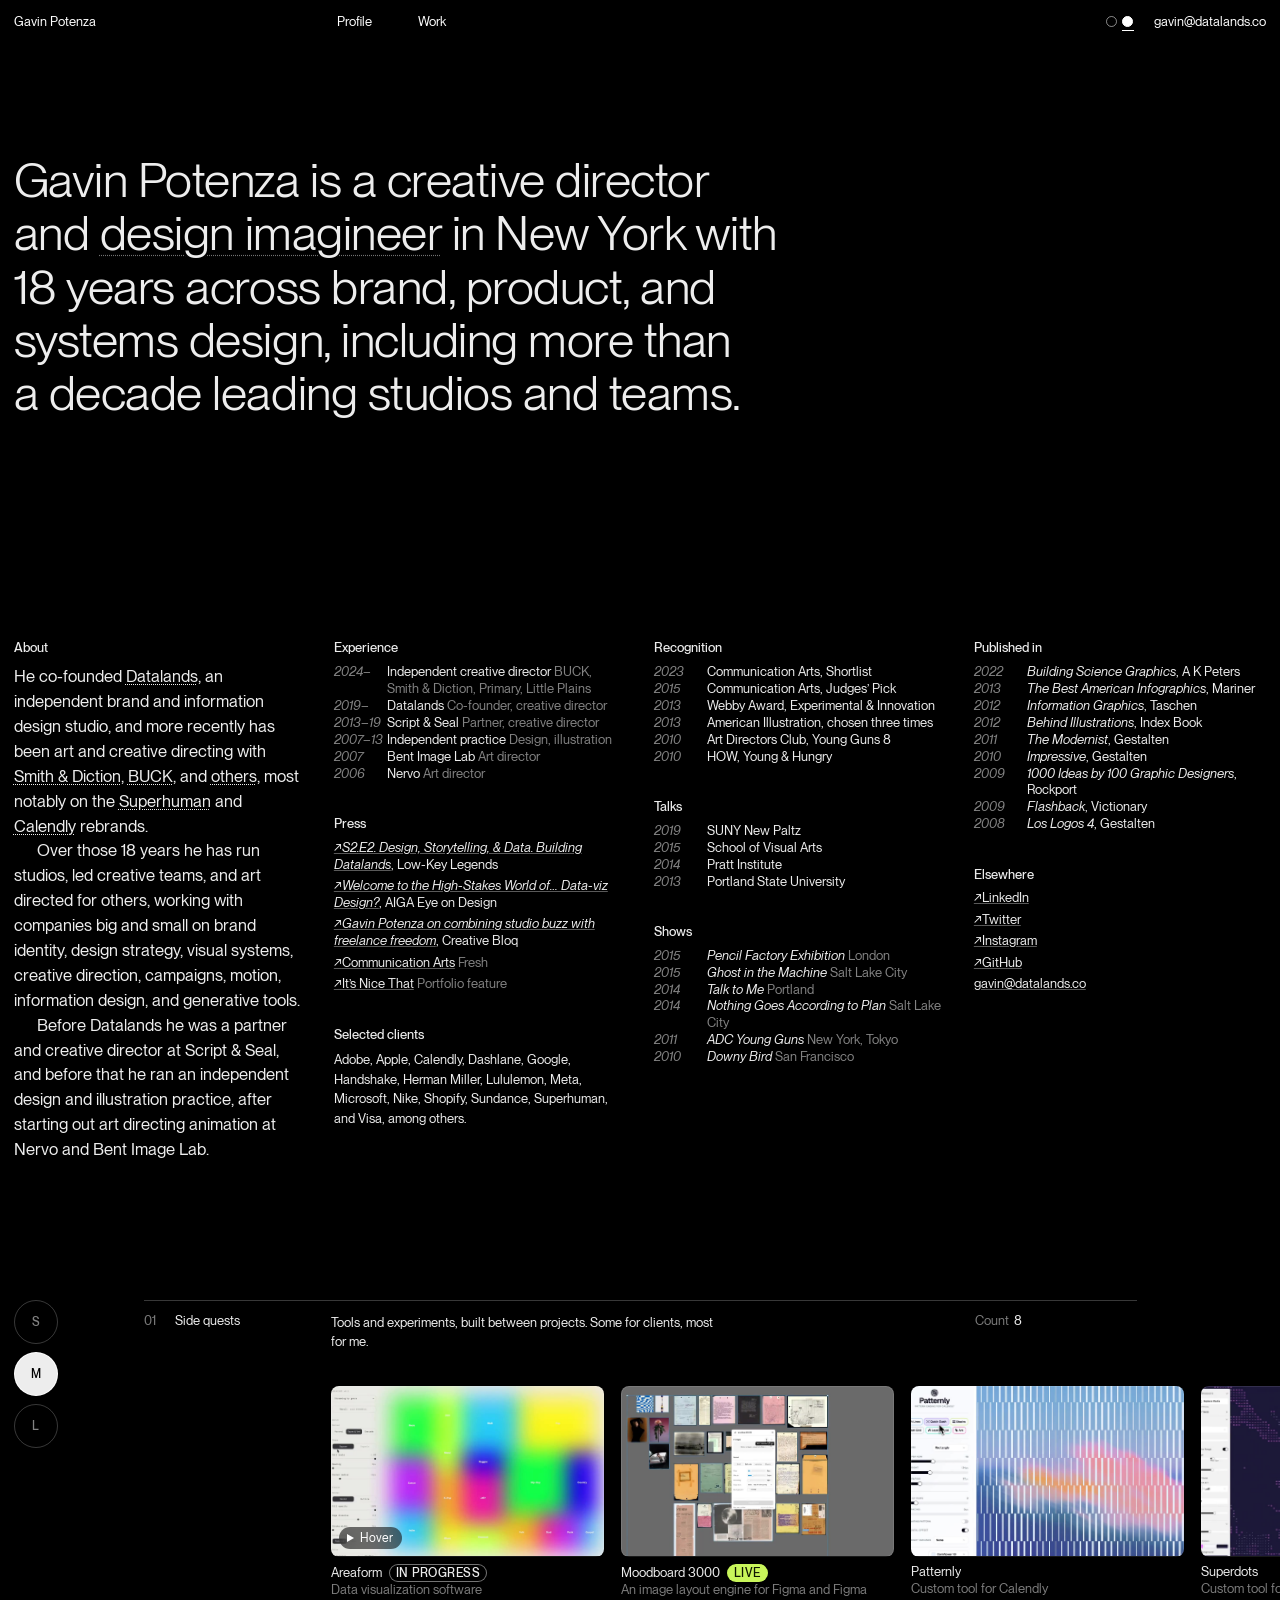
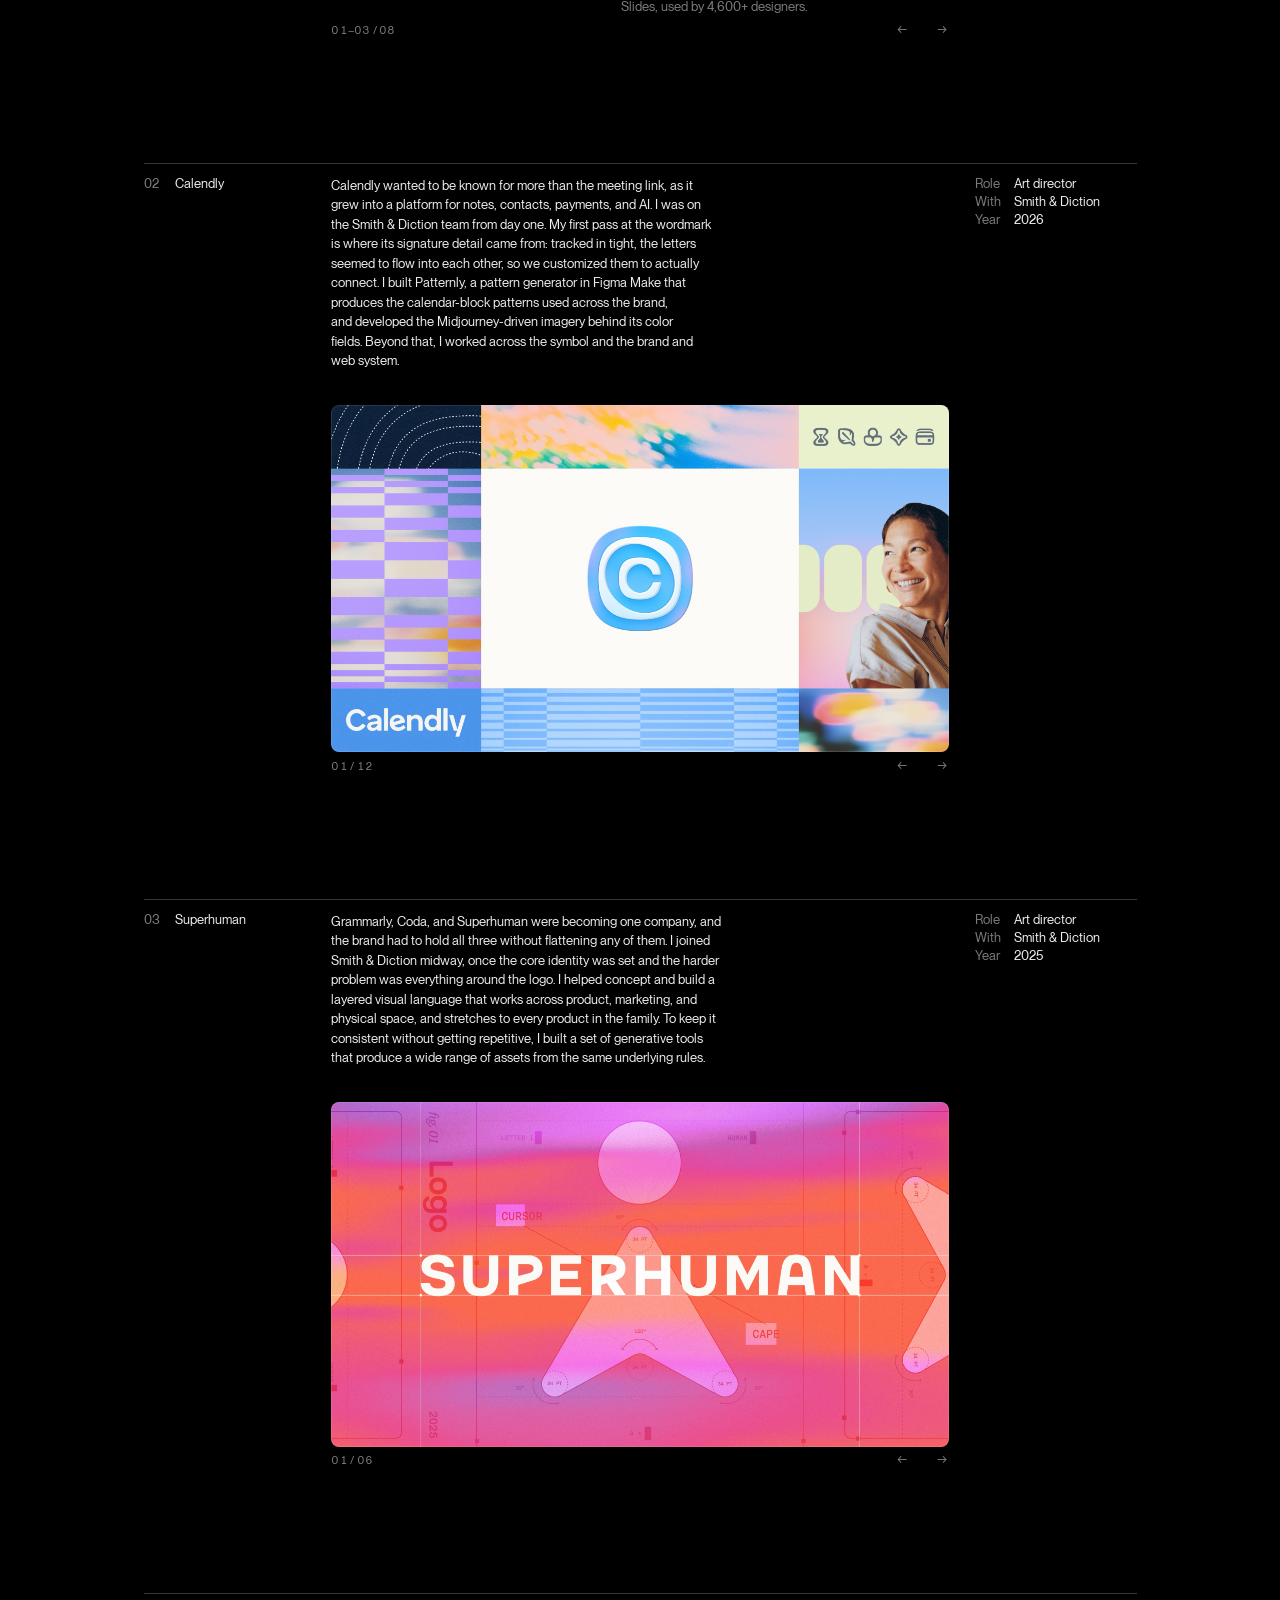
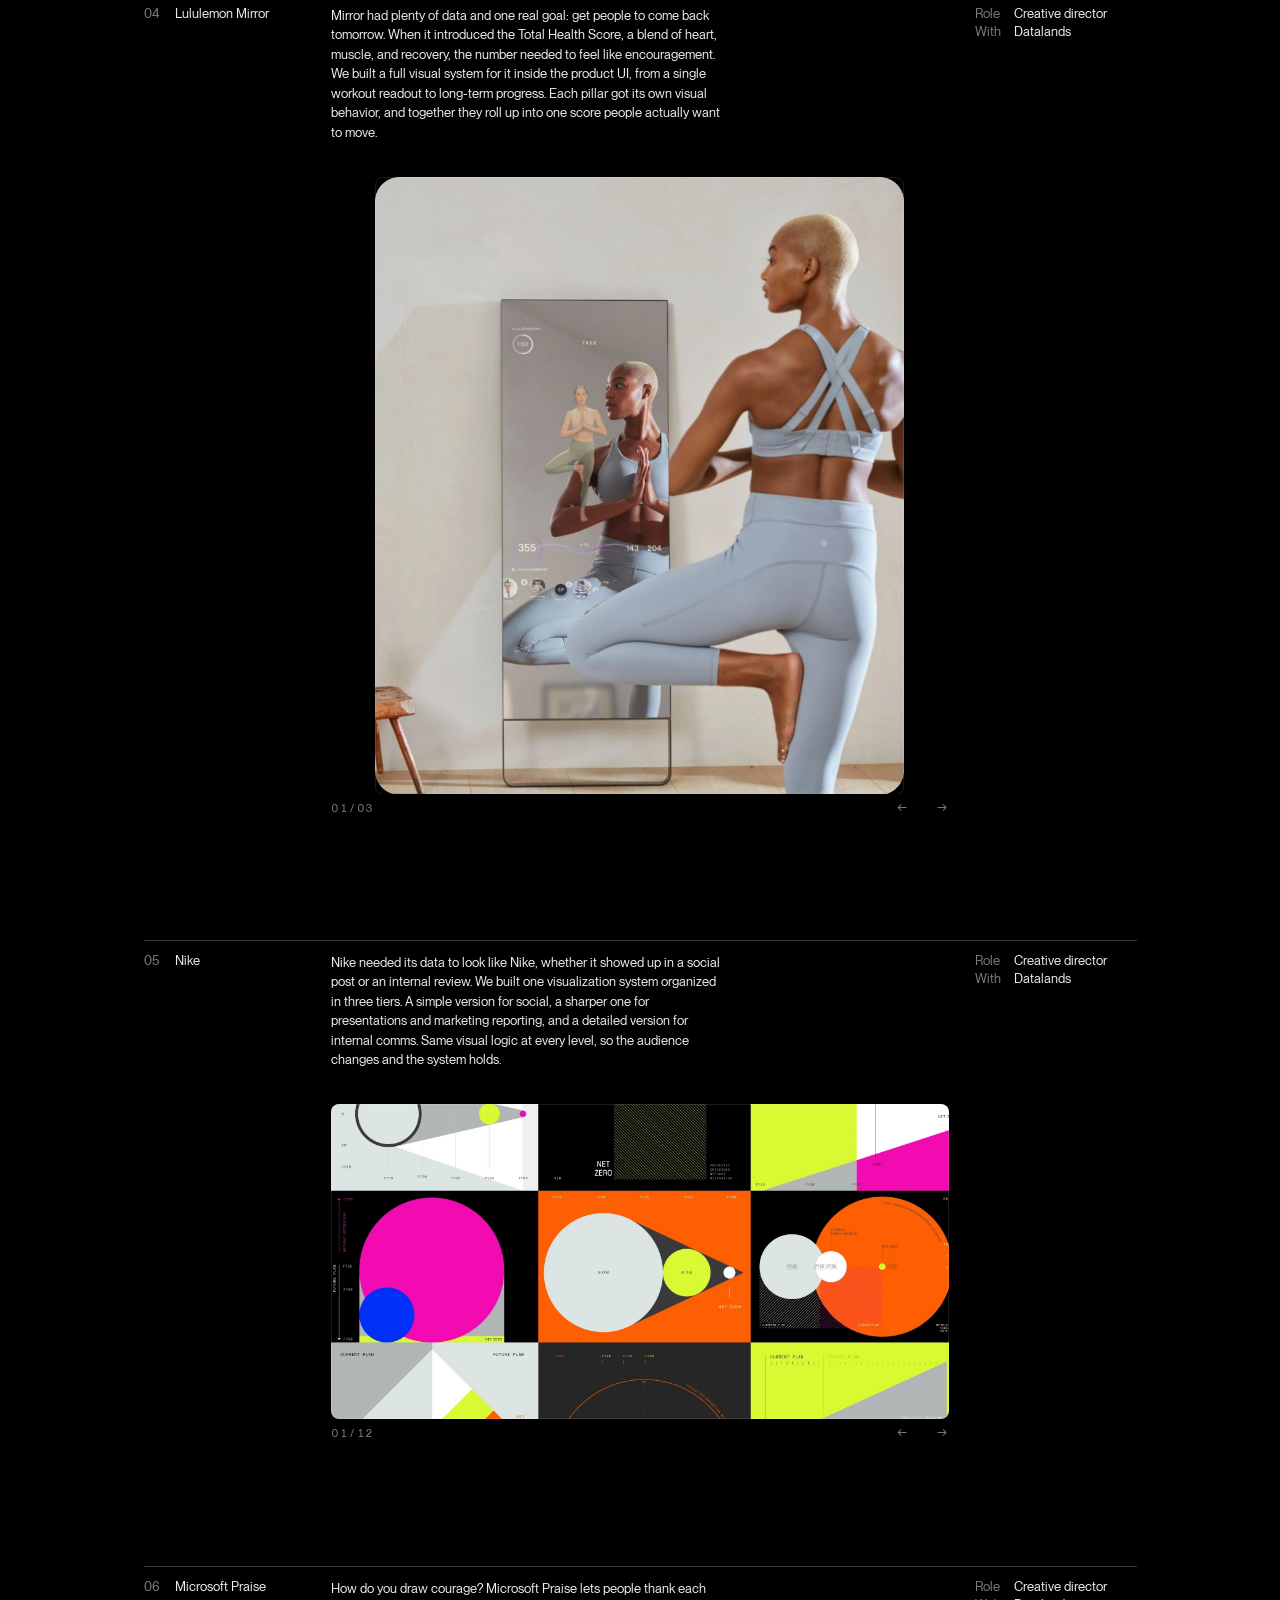
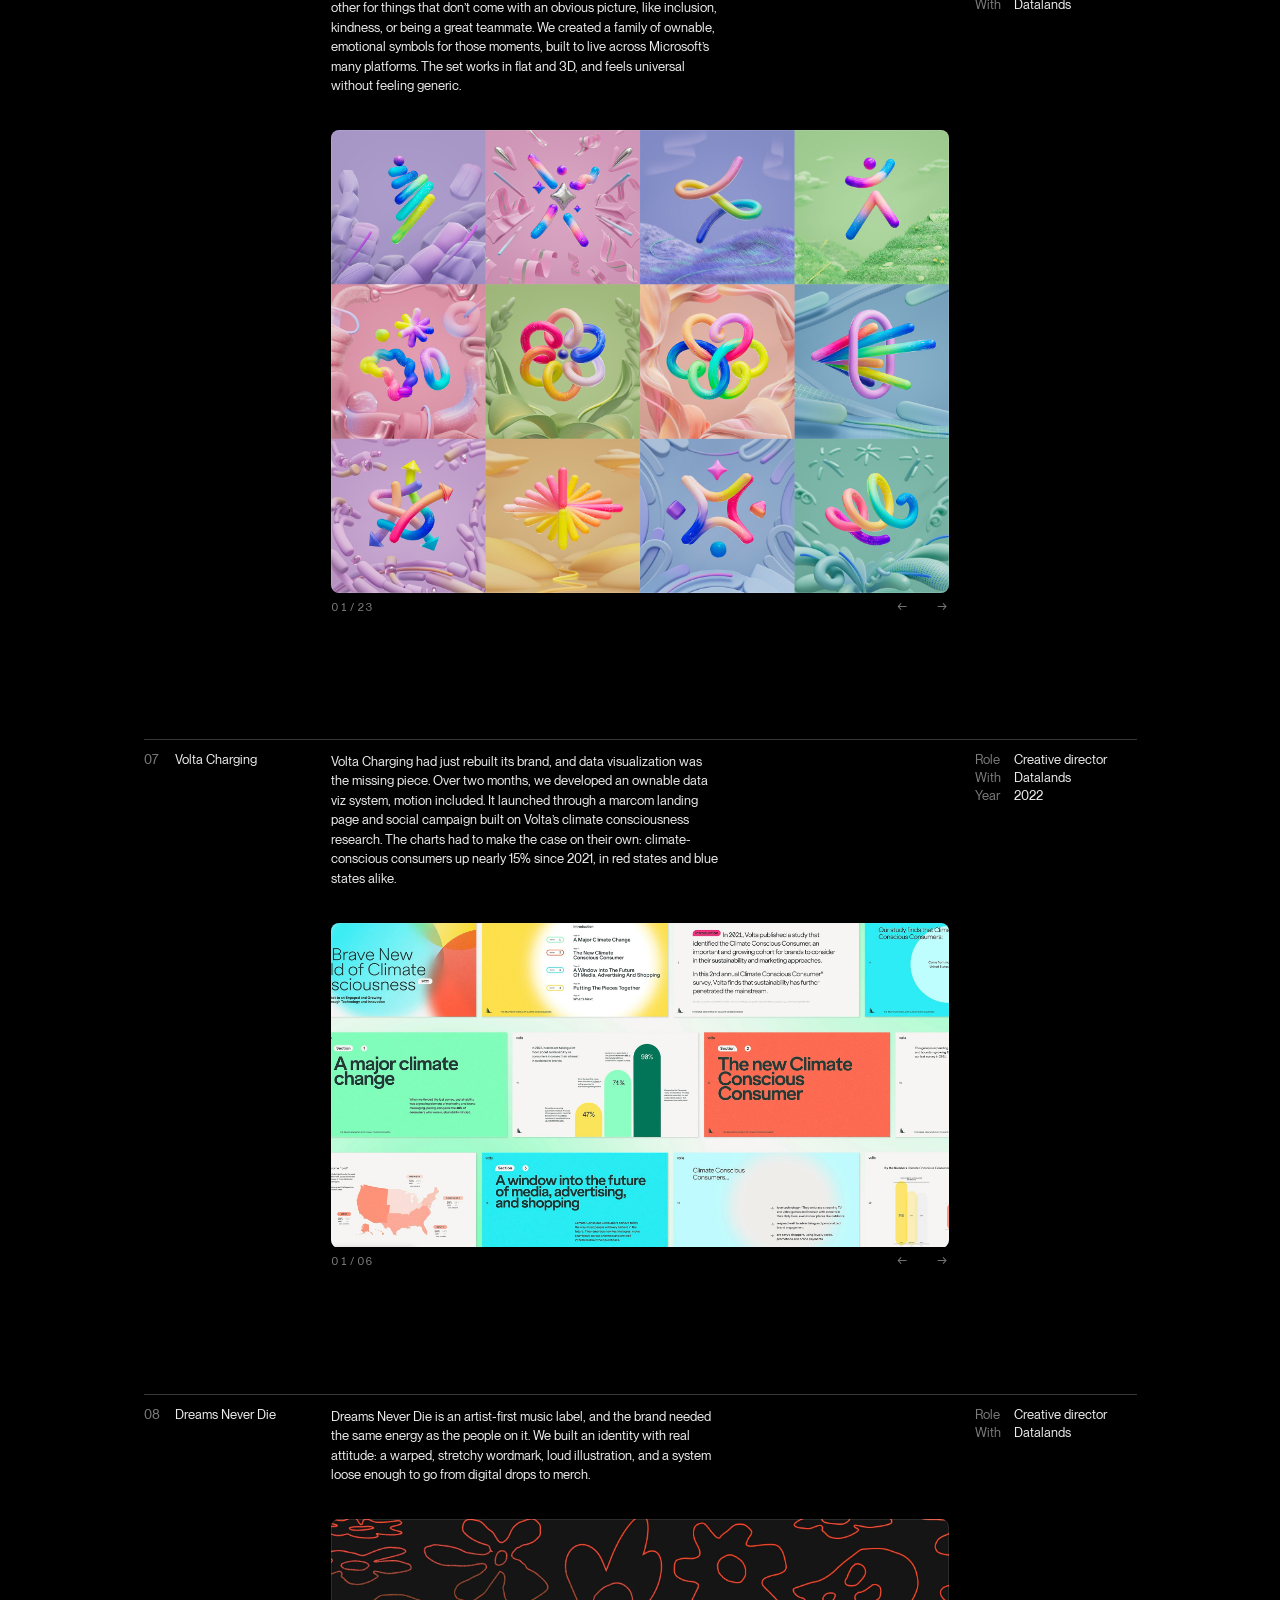
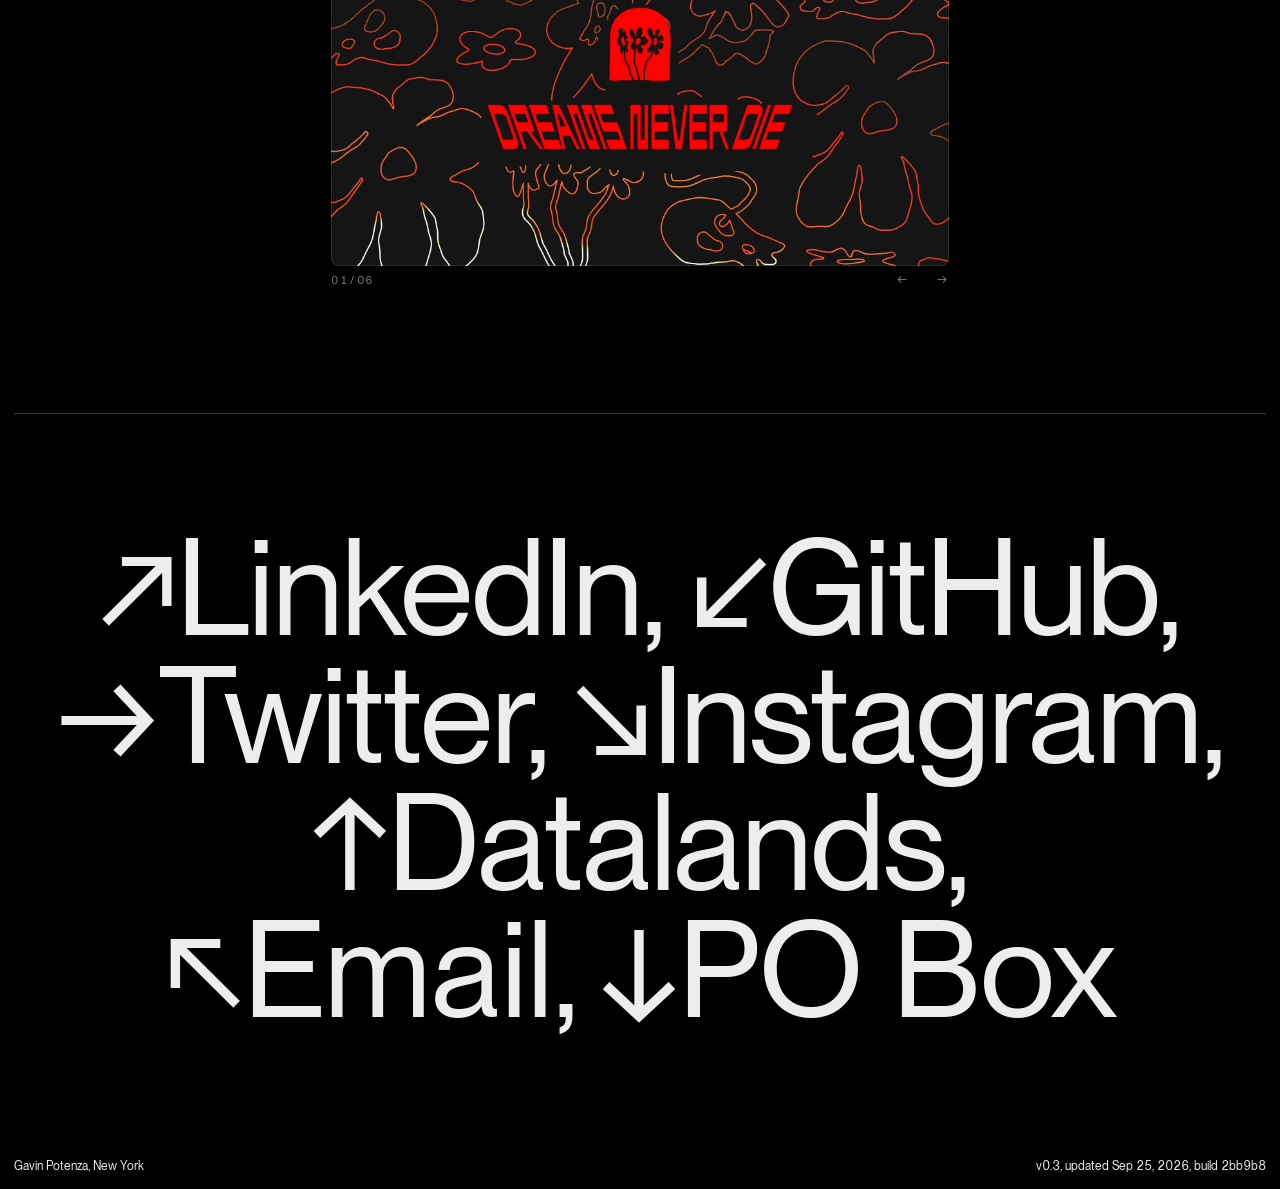
==== commit df0e46dc: "Undo the category merge; on phones only, Recognition, Talks, Shows and Published in share one 'Recog" ====
--- a/index.html
+++ b/index.html
@@ -91,37 +91,41 @@
 </div>
 
 <div class="ed">
-<details class="ed-sec ed-fold" open><summary><h2 class="label">Awards &amp; books</h2></summary><ul class="alt-body ed-idx">
+<details class="ed-sec ed-fold" data-group open><summary><h2 class="label">Recognition</h2></summary><ul class="alt-body ed-idx">
 <li class="row"><span class="y">2023</span><span>Communication Arts, Shortlist</span></li>
-<li class="row"><span class="y">2022</span><span><i>Building Science Graphics</i>, A K Peters</span></li>
 <li class="row"><span class="y">2015</span><span>Communication Arts, Judges’ Pick</span></li>
 <li class="row"><span class="y">2013</span><span>Webby Award, Experimental &amp; Innovation</span></li>
 <li class="row"><span class="y">2013</span><span>American Illustration, chosen three times</span></li>
+<li class="row"><span class="y">2010</span><span>Art Directors Club, Young Guns 8</span></li>
+<li class="row"><span class="y">2010</span><span>HOW, Young &amp; Hungry</span></li>
+</ul></details>
+<details class="ed-sec ed-fold" data-group open><summary><h2 class="label">Talks</h2></summary><ul class="alt-body ed-idx">
+<li class="row"><span class="y">2019</span><span>SUNY New Paltz</span></li>
+<li class="row"><span class="y">2015</span><span>School of Visual Arts</span></li>
+<li class="row"><span class="y">2014</span><span>Pratt Institute</span></li>
+<li class="row"><span class="y">2013</span><span>Portland State University</span></li>
+</ul></details>
+<details class="ed-sec ed-fold" data-group open><summary><h2 class="label">Shows</h2></summary><ul class="alt-body ed-idx">
+<li class="row"><span class="y">2015</span><span><i>Pencil Factory Exhibition</i> <span class="d">London</span></span></li>
+<li class="row"><span class="y">2015</span><span><i>Ghost in the Machine</i> <span class="d">Salt Lake City</span></span></li>
+<li class="row"><span class="y">2014</span><span><i>Talk to Me</i> <span class="d">Portland</span></span></li>
+<li class="row"><span class="y">2014</span><span><i>Nothing Goes According to Plan</i> <span class="d">Salt Lake City</span></span></li>
+<li class="row"><span class="y">2011</span><span><i>ADC Young Guns</i> <span class="d">New York, Tokyo</span></span></li>
+<li class="row"><span class="y">2010</span><span><i>Downy Bird</i> <span class="d">San Francisco</span></span></li>
+</ul></details>
+</div>
+
+<div class="ed">
+<details class="ed-sec ed-fold" data-group open><summary><h2 class="label">Published in</h2></summary><ul class="alt-body ed-idx">
+<li class="row"><span class="y">2022</span><span><i>Building Science Graphics</i>, A K Peters</span></li>
 <li class="row"><span class="y">2013</span><span><i>The Best American Infographics</i>, Mariner</span></li>
 <li class="row"><span class="y">2012</span><span><i>Information Graphics</i>, Taschen</span></li>
 <li class="row"><span class="y">2012</span><span><i>Behind Illustrations</i>, Index Book</span></li>
 <li class="row"><span class="y">2011</span><span><i>The Modernist</i>, Gestalten</span></li>
-<li class="row"><span class="y">2010</span><span>Art Directors Club, Young Guns 8</span></li>
-<li class="row"><span class="y">2010</span><span>HOW, Young &amp; Hungry</span></li>
 <li class="row"><span class="y">2010</span><span><i>Impressive</i>, Gestalten</span></li>
 <li class="row"><span class="y">2009</span><span><i>1000 Ideas by 100 Graphic Designers</i>, Rockport</span></li>
 <li class="row"><span class="y">2009</span><span><i>Flashback</i>, Victionary</span></li>
 <li class="row"><span class="y">2008</span><span><i>Los Logos 4</i>, Gestalten</span></li>
-</ul></details>
-</div>
-
-<div class="ed">
-<details class="ed-sec ed-fold" open><summary><h2 class="label">Talks &amp; shows</h2></summary><ul class="alt-body ed-idx">
-<li class="row"><span class="y">2019</span><span>SUNY New Paltz <span class="d">Talk</span></span></li>
-<li class="row"><span class="y">2015</span><span>School of Visual Arts <span class="d">Talk</span></span></li>
-<li class="row"><span class="y">2015</span><span><i>Pencil Factory Exhibition</i> <span class="d">London</span></span></li>
-<li class="row"><span class="y">2015</span><span><i>Ghost in the Machine</i> <span class="d">Salt Lake City</span></span></li>
-<li class="row"><span class="y">2014</span><span>Pratt Institute <span class="d">Talk</span></span></li>
-<li class="row"><span class="y">2014</span><span><i>Talk to Me</i> <span class="d">Portland</span></span></li>
-<li class="row"><span class="y">2014</span><span><i>Nothing Goes According to Plan</i> <span class="d">Salt Lake City</span></span></li>
-<li class="row"><span class="y">2013</span><span>Portland State University <span class="d">Talk</span></span></li>
-<li class="row"><span class="y">2011</span><span><i>ADC Young Guns</i> <span class="d">New York, Tokyo</span></span></li>
-<li class="row"><span class="y">2010</span><span><i>Downy Bird</i> <span class="d">San Francisco</span></span></li>
 </ul></details>
 <details class="ed-sec ed-fold" open><summary><h2 class="label">Elsewhere</h2></summary><ul class="alt-body ed-list">
 <li class="item"><a href="https://www.linkedin.com/in/gavinpotenza/" target="_blank" rel="noopener"><span aria-hidden="true">↗</span>LinkedIn</a></li>
--- a/assets/css/site.css
+++ b/assets/css/site.css
@@ -435,6 +435,12 @@
   .ed-fold > summary::after { content: "+"; width: 1em; text-align: end; }
   .ed-fold[open] > summary::after { content: "\2212"; }
   .ed-fold[open] > :not(summary) { padding-bottom: 1.25rem; }
+  /* inside "Recognition & appearances": plain sub-lists, no row, sign or count of their own */
+  .ed-group .ed-fold { border: 0; }
+  .ed-group .ed-fold > summary { min-height: 0; cursor: default; }
+  .ed-group .ed-fold > summary::after, .ed-group .ed-fold .ed-count { display: none; }
+  .ed-group .ed-fold > summary .label { margin-bottom: .75em; }
+  .ed-group .ed-fold[open] > :not(summary) { padding-bottom: 1.5rem; }
   .arc-desc { font-size: var(--text-body); }   /* 7–10 lines: read at body size, like About */
 
   .arc { margin-top: 5rem; }
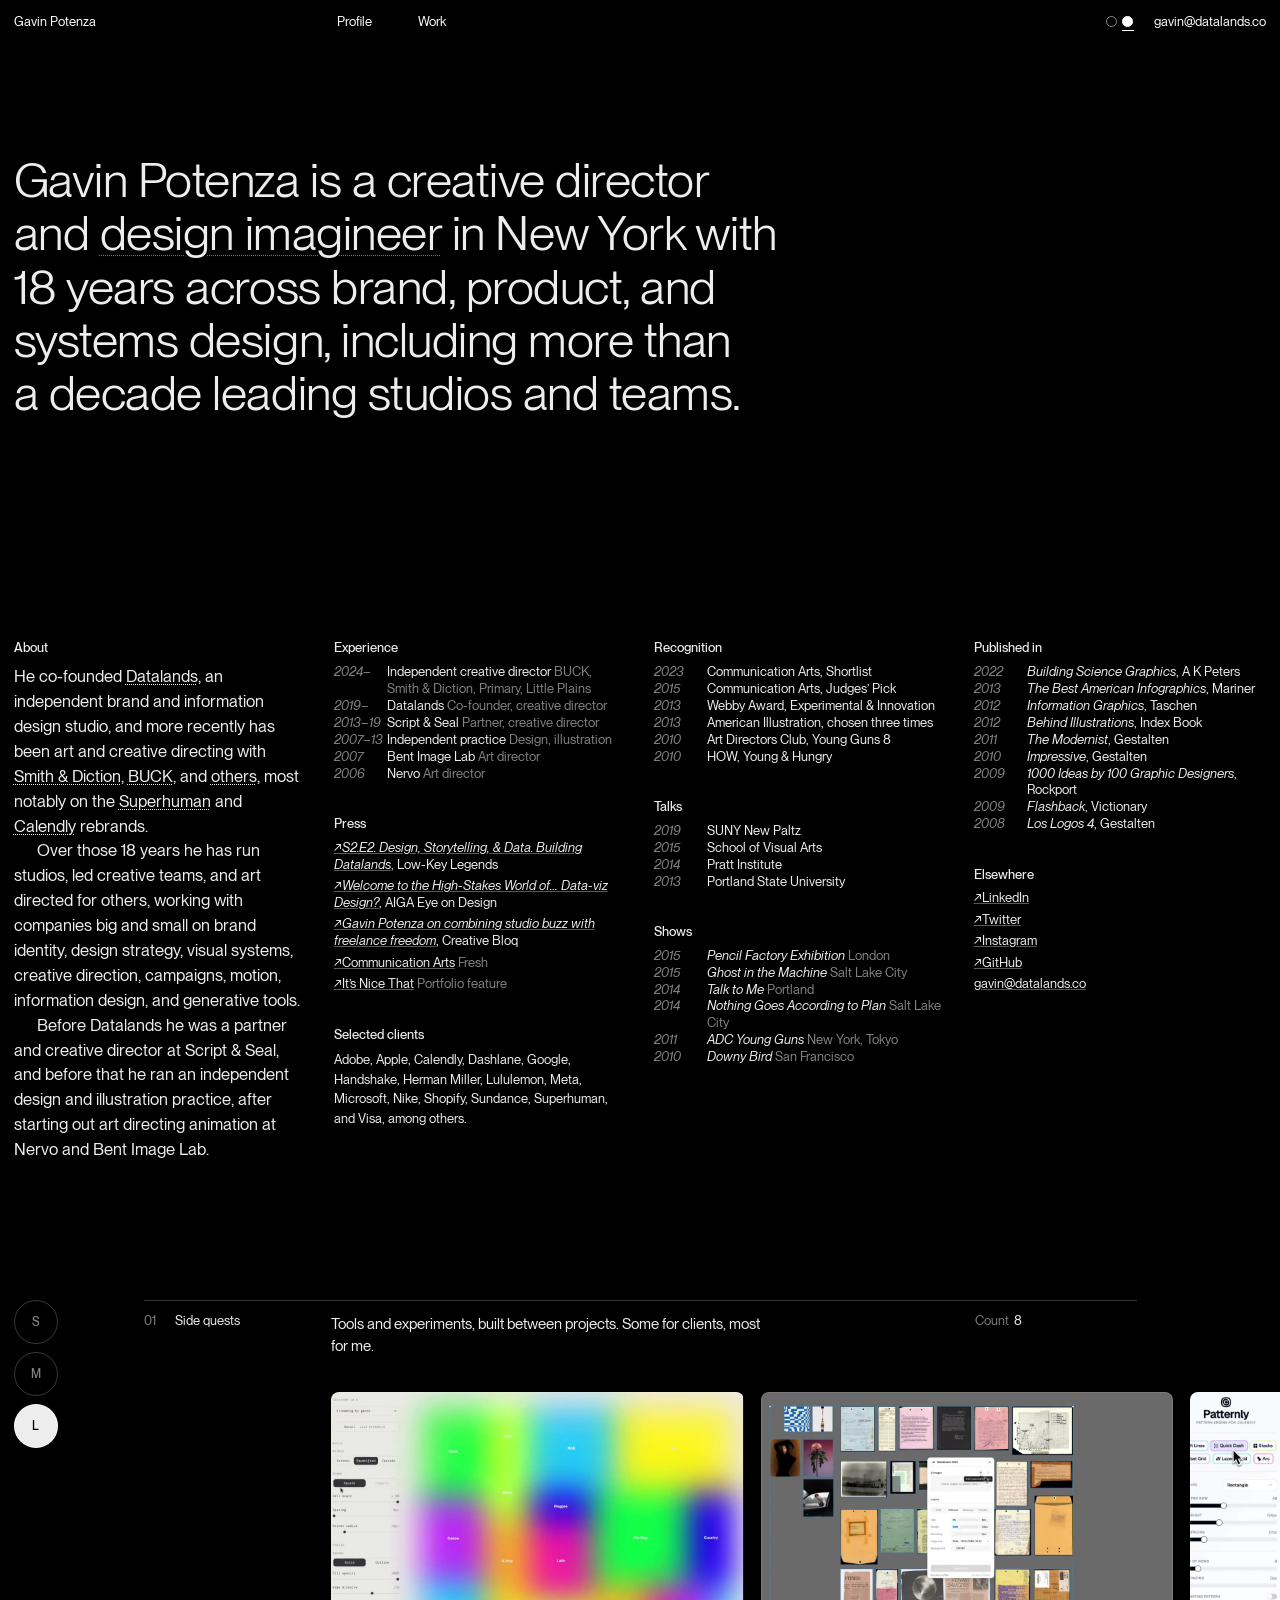
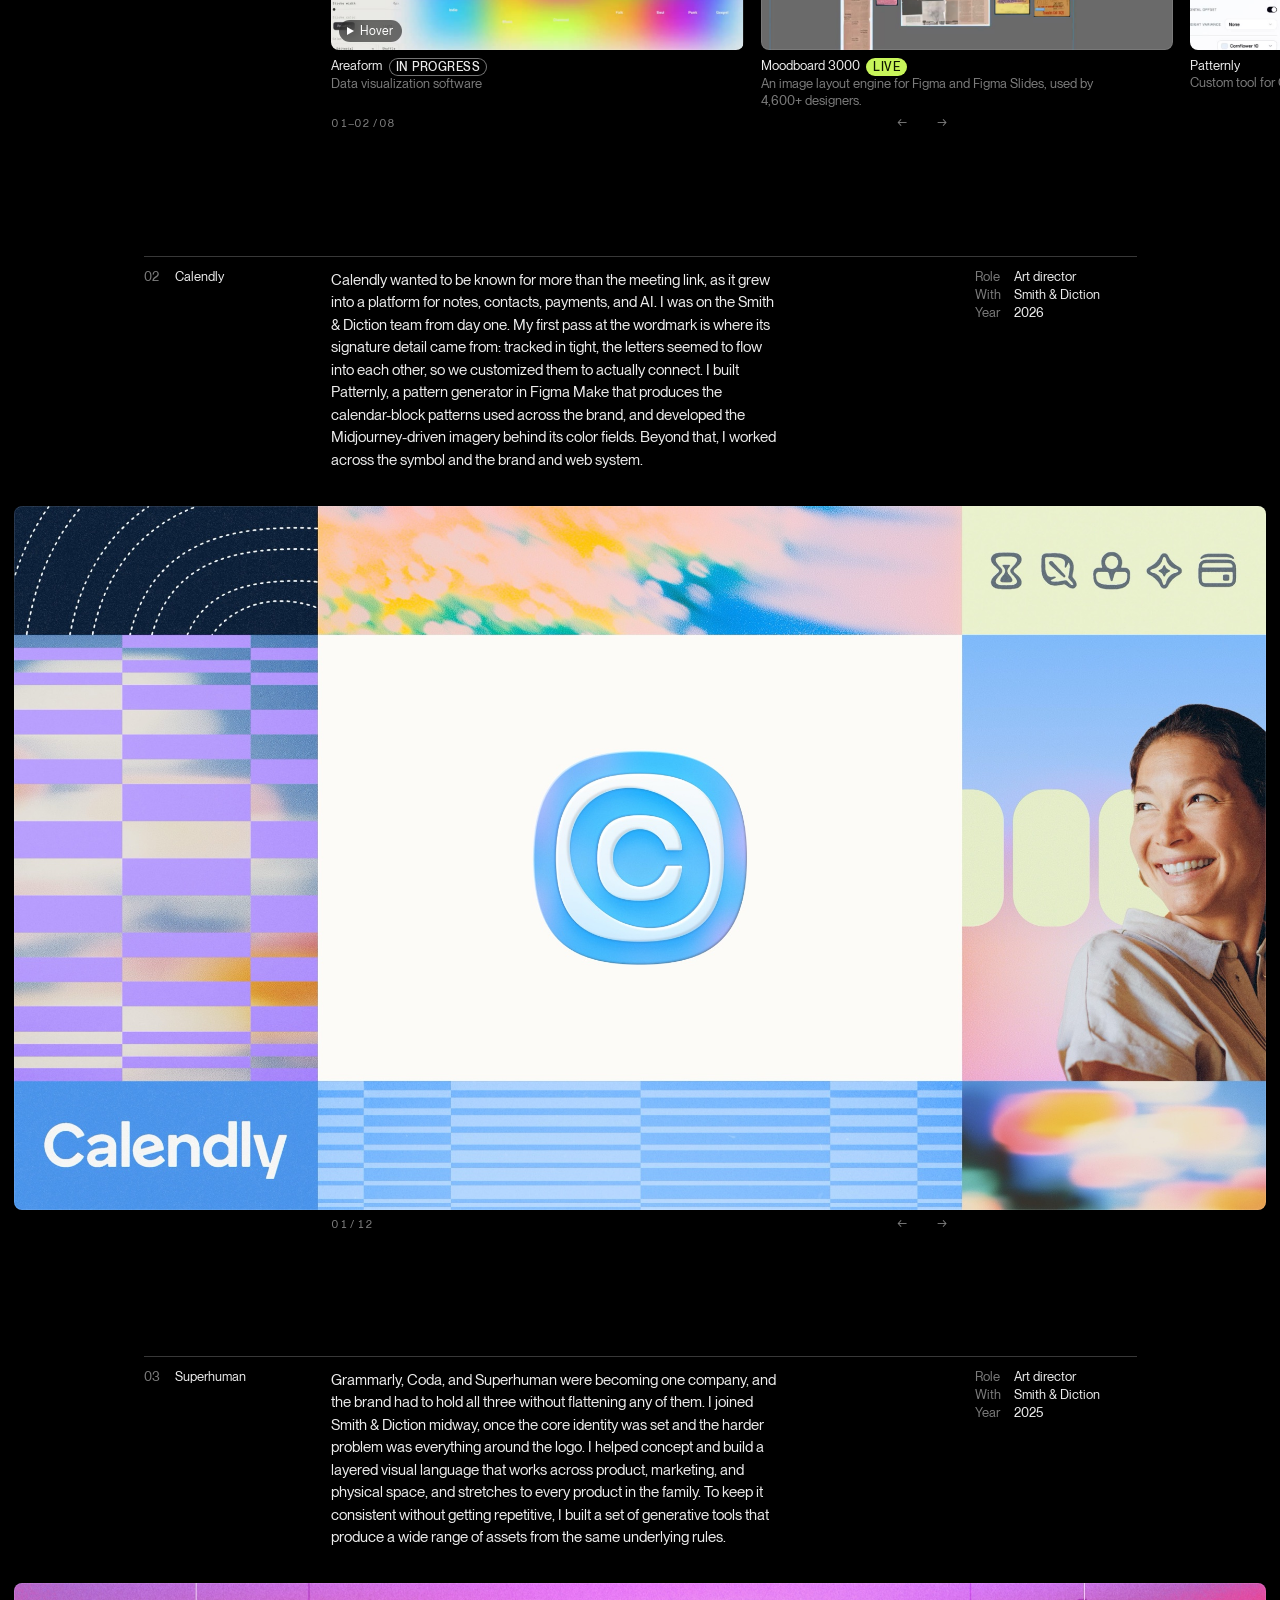
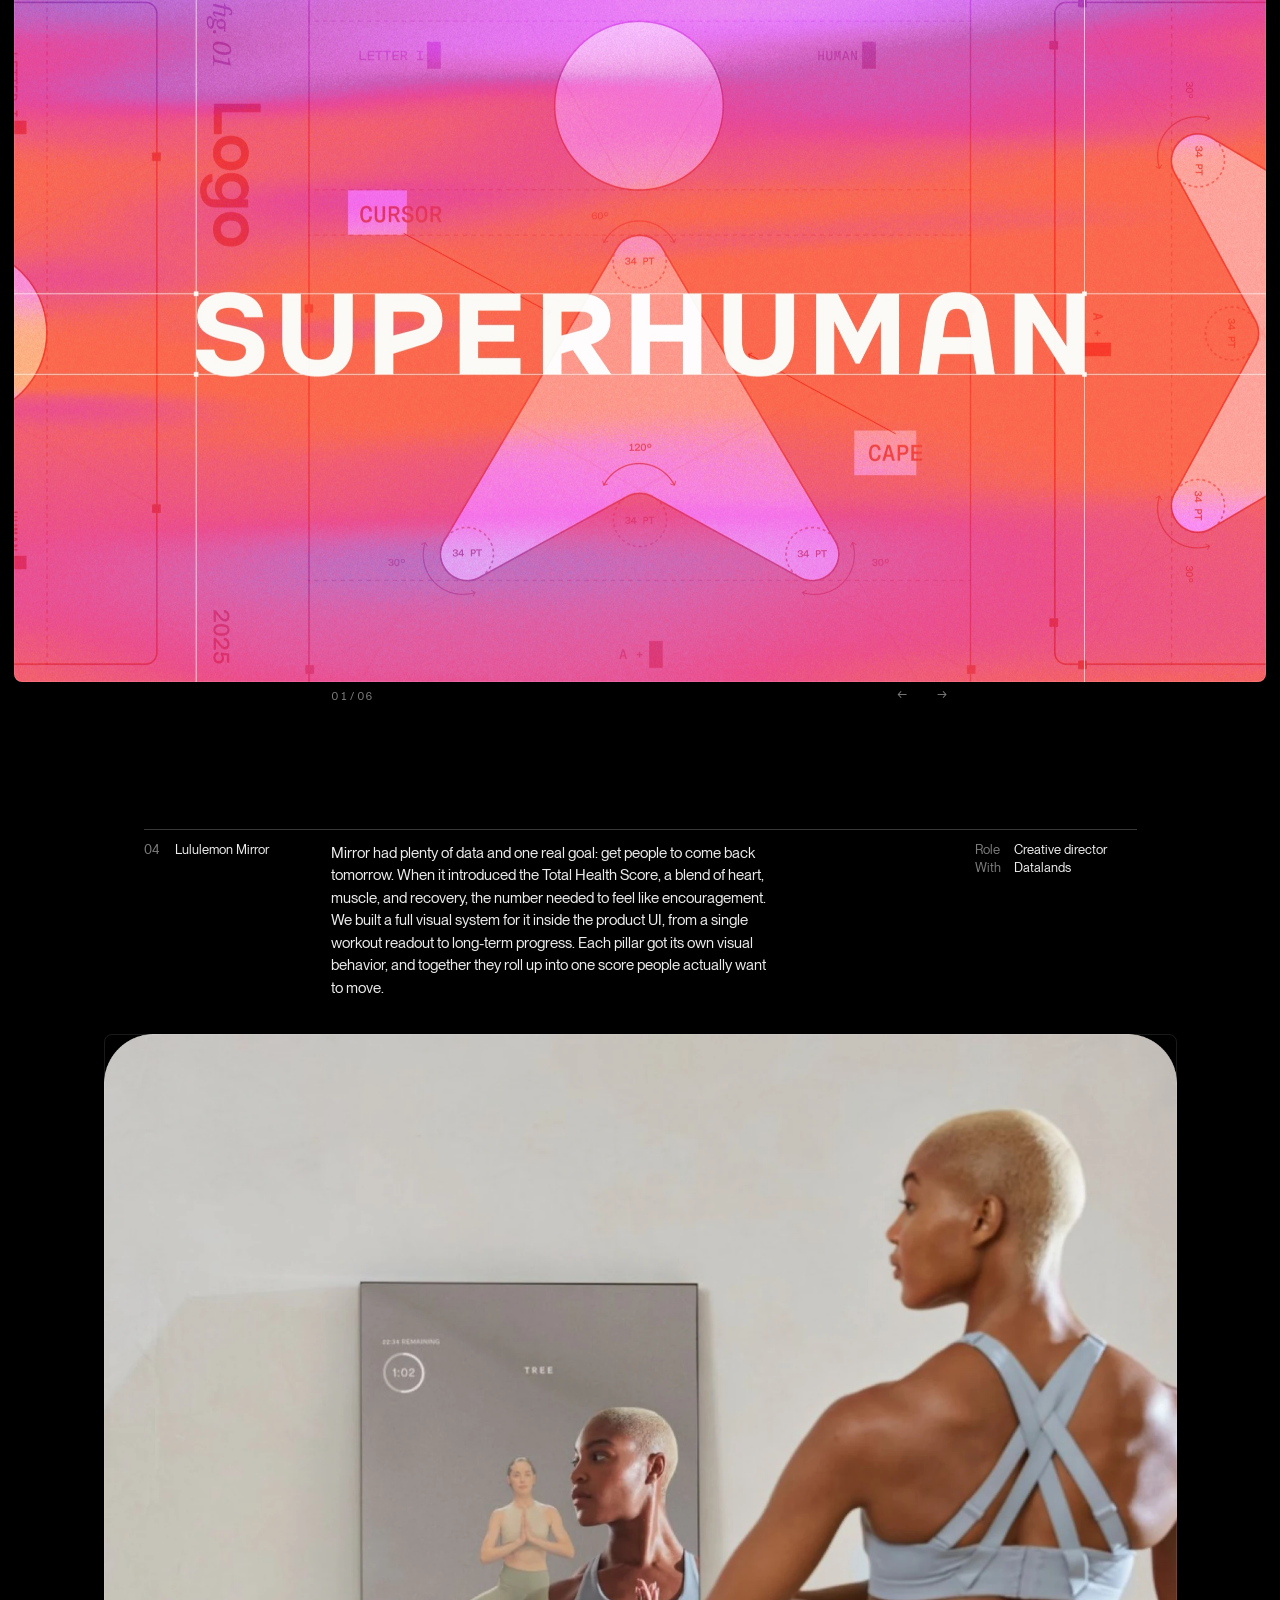
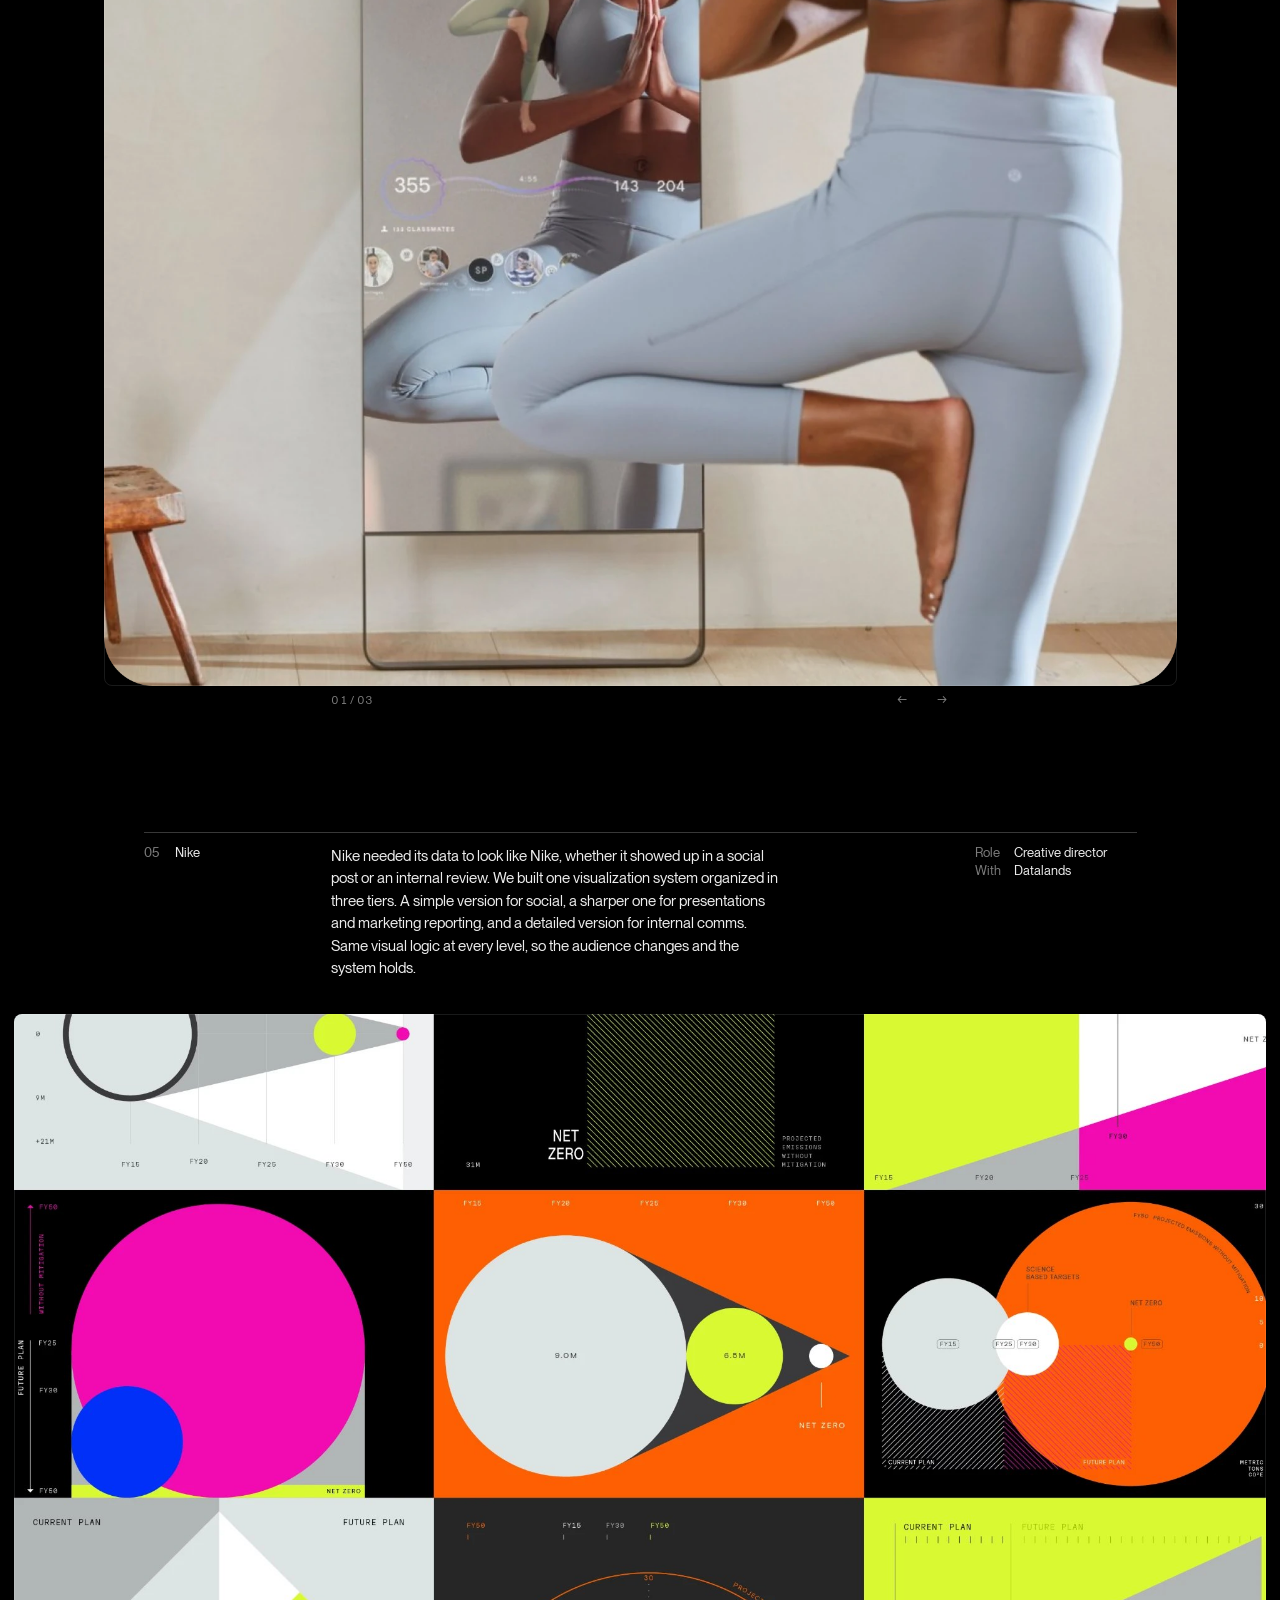
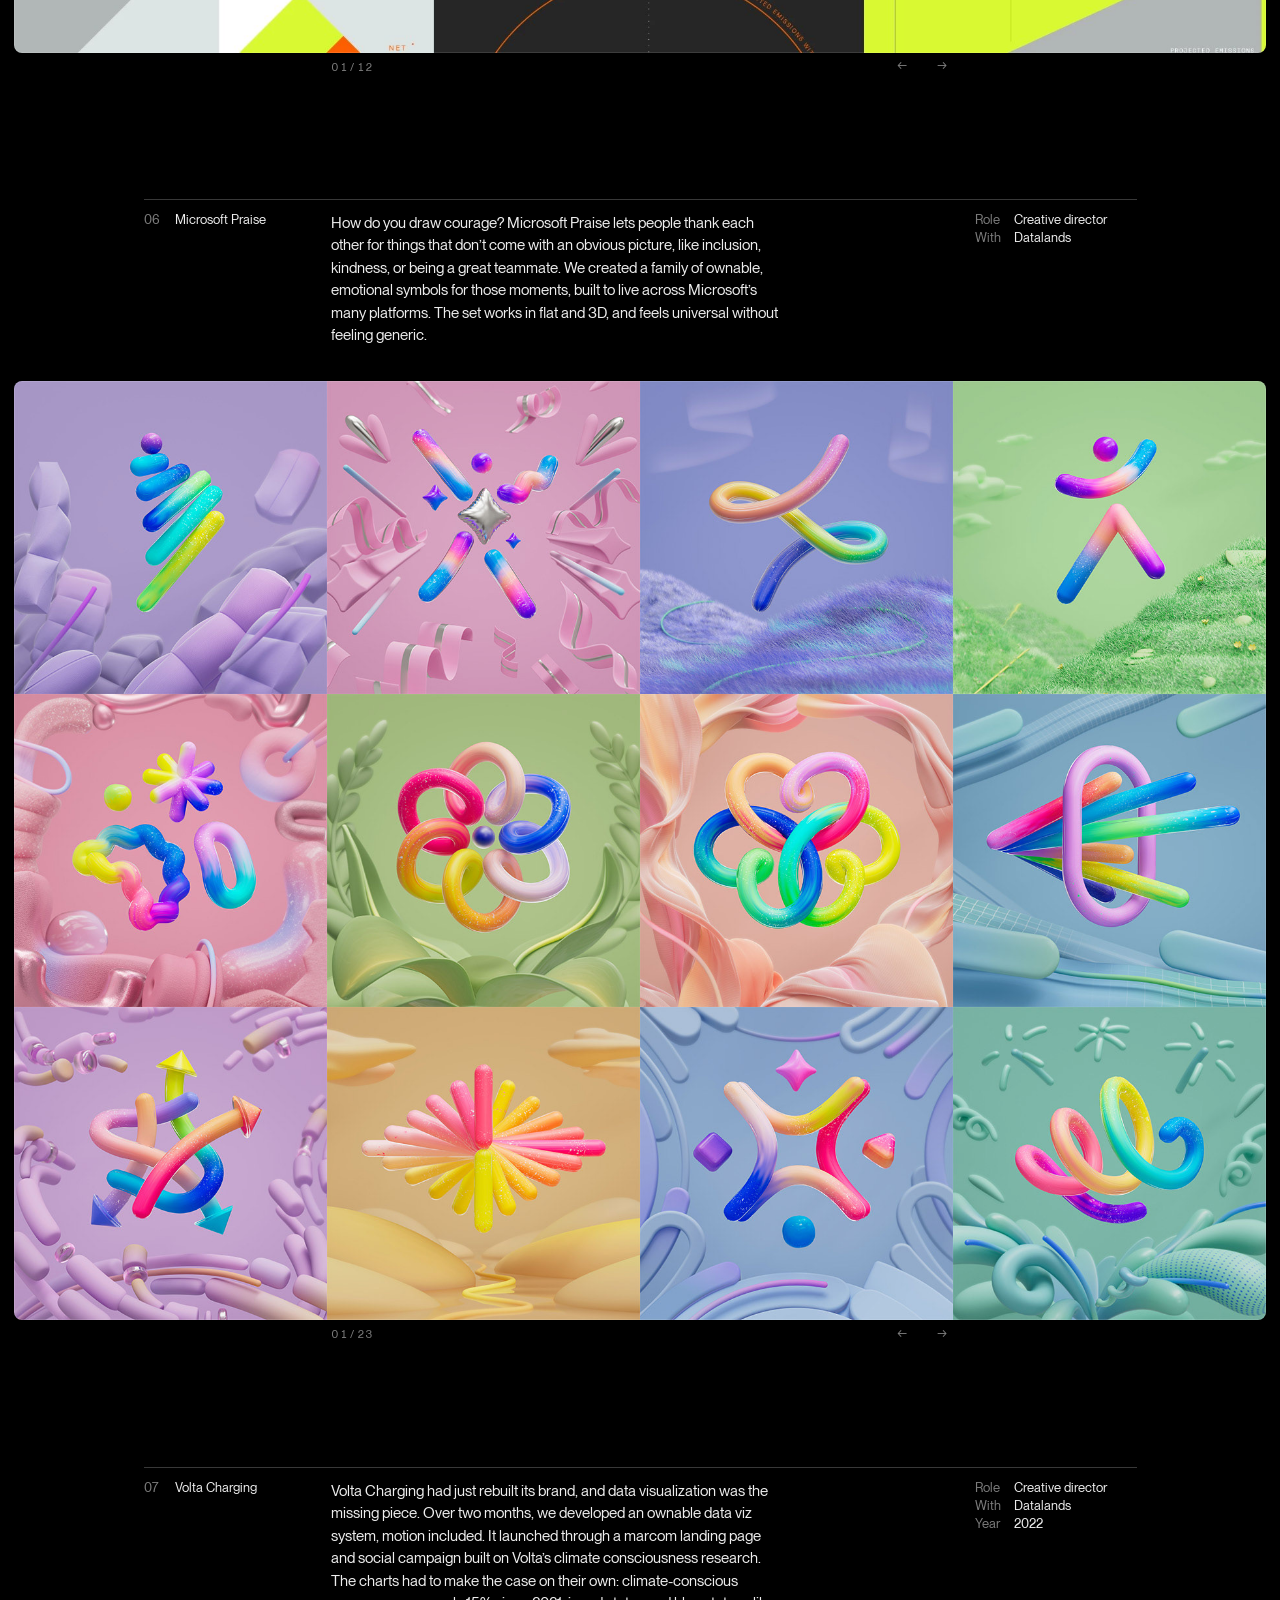
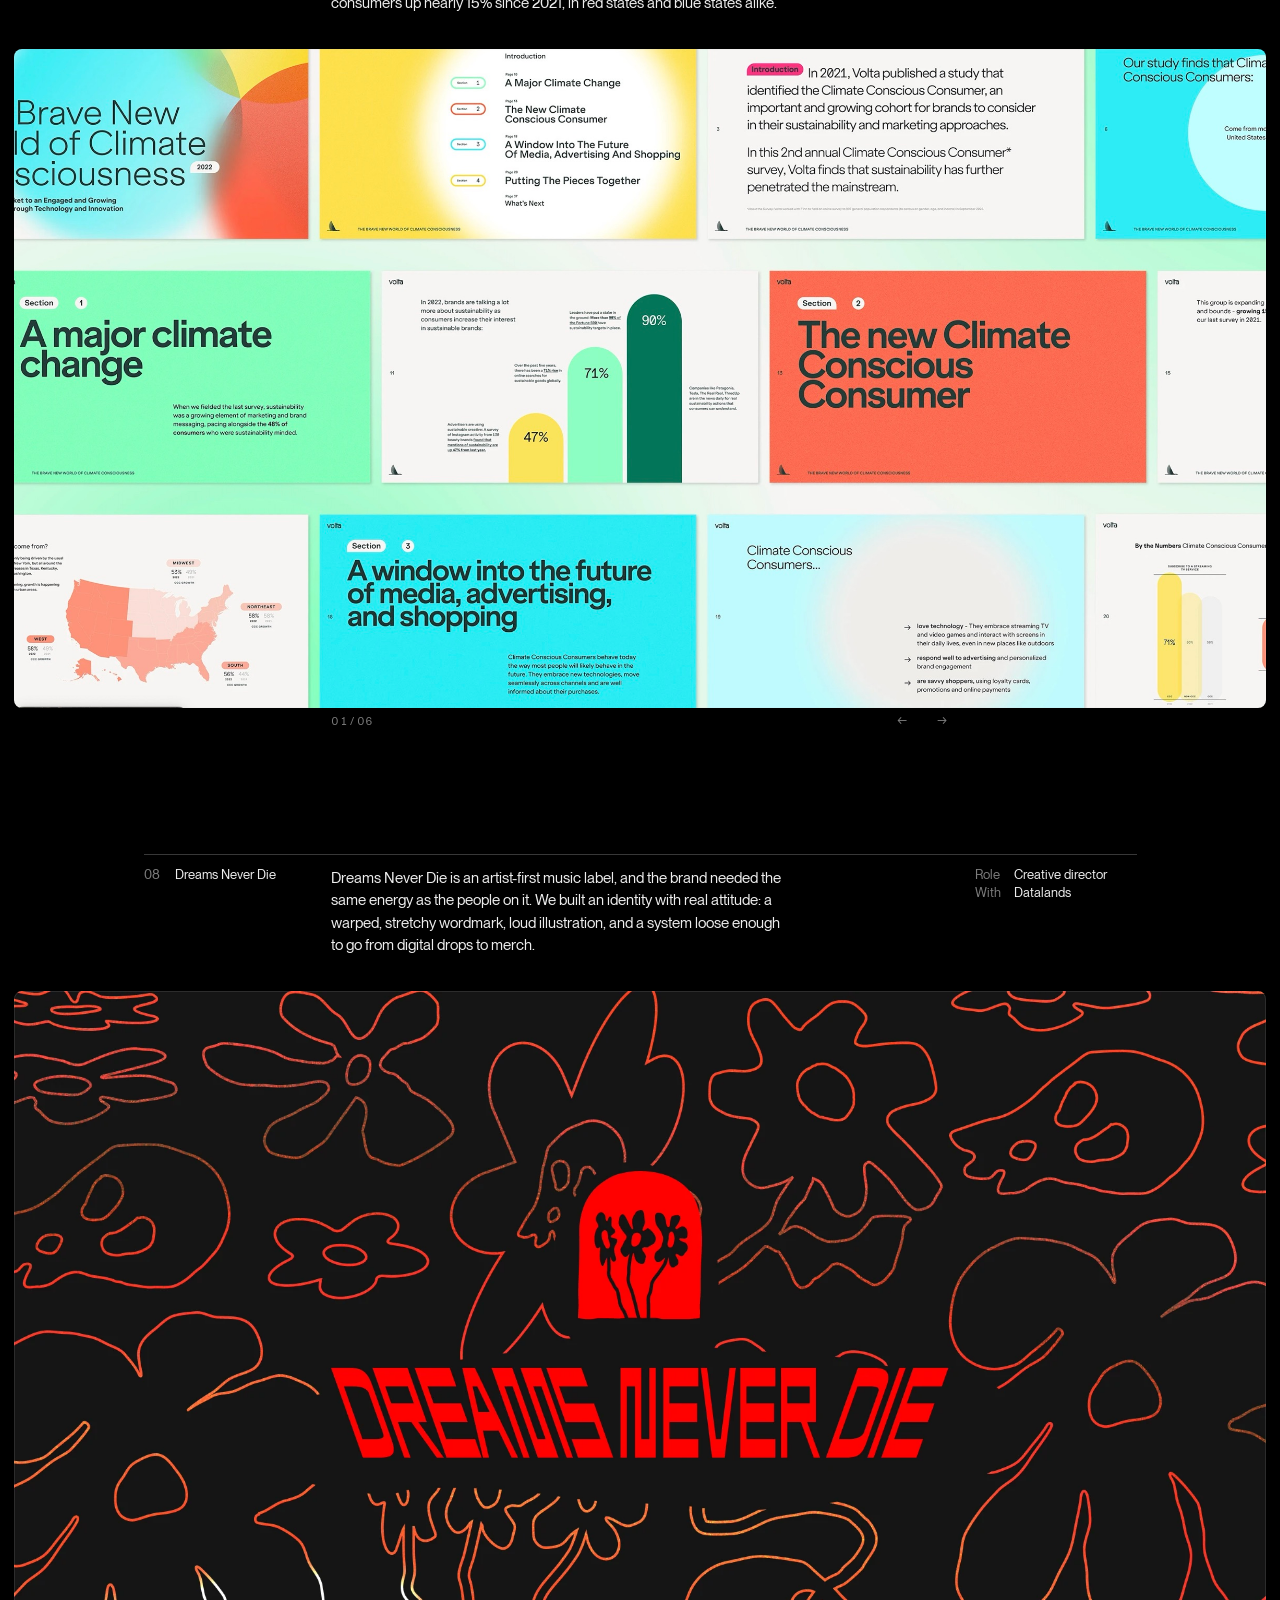
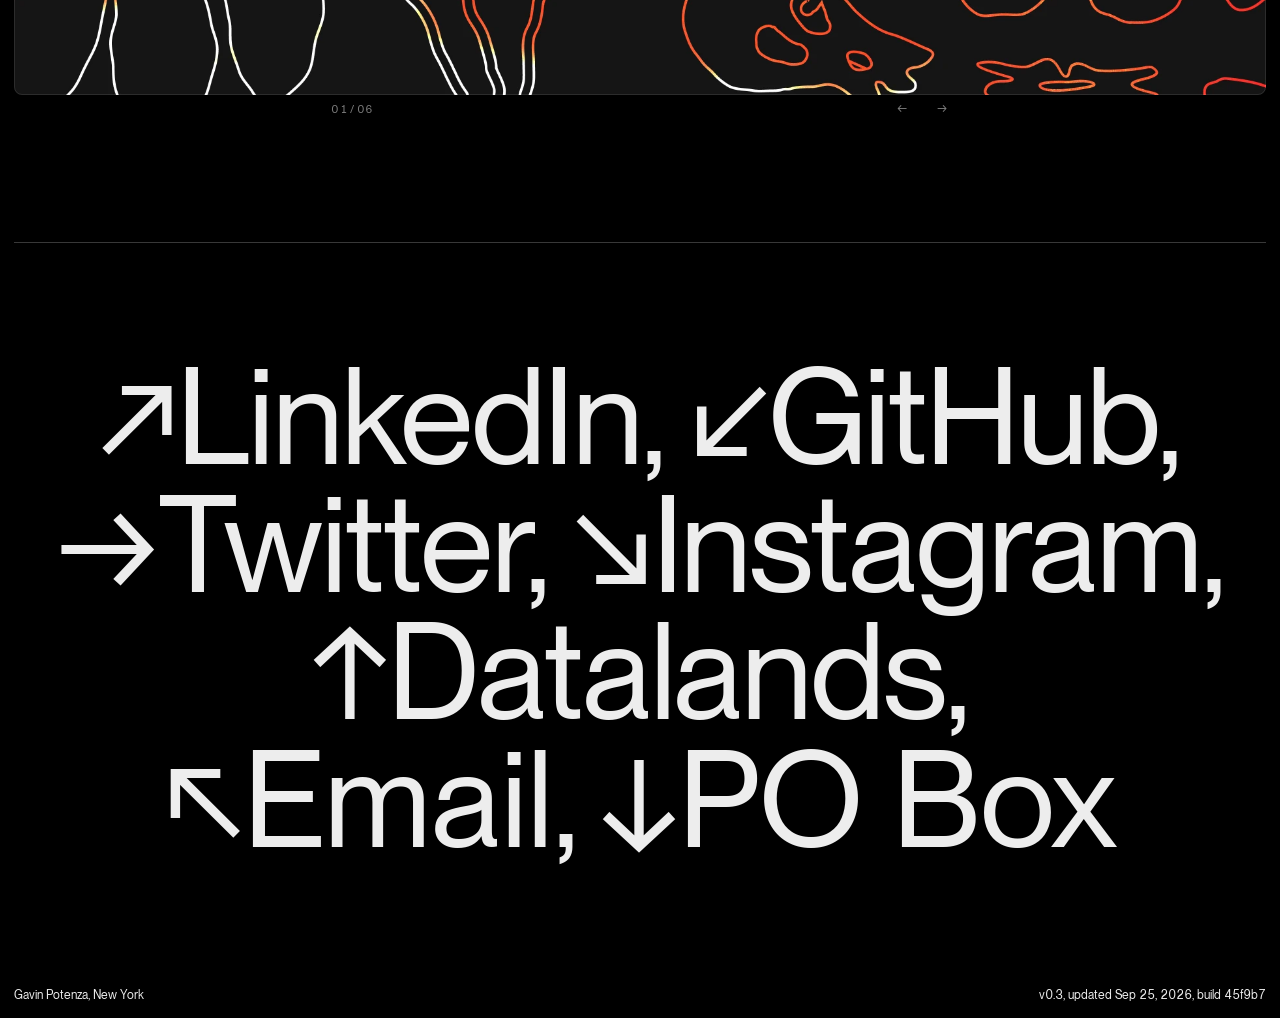
==== commit 32c90e62: "Fix slides: the text-scale variable is --rs (--r is each slide's ratio); Large is the default size; " ====
--- a/index.html
+++ b/index.html
@@ -138,12 +138,12 @@
 </div>
 </section>
 
-<section class="arc" id="work" data-size="m" aria-label="Work">
+<section class="arc" id="work" data-size="l" aria-label="Work">
 <div class="arc-bar caption">
 <span class="arc-sizes" role="group" aria-label="Image size">
 <button class="arc-btn" type="button" data-size="s" aria-pressed="false" aria-label="Small images"><span aria-hidden="true">S</span></button>
-<button class="arc-btn is-on" type="button" data-size="m" aria-pressed="true" aria-label="Medium images"><span aria-hidden="true">M</span></button>
-<button class="arc-btn" type="button" data-size="l" aria-pressed="false" aria-label="Large images"><span aria-hidden="true">L</span></button>
+<button class="arc-btn" type="button" data-size="m" aria-pressed="false" aria-label="Medium images"><span aria-hidden="true">M</span></button>
+<button class="arc-btn is-on" type="button" data-size="l" aria-pressed="true" aria-label="Large images"><span aria-hidden="true">L</span></button>
 </span>
 </div>
 
--- a/assets/css/site.css
+++ b/assets/css/site.css
@@ -21,22 +21,25 @@
   --img-outline: oklch(1 0 0 / .1);           /* hairline on images: pure white in dark */
   --soft: .55;    /* secondary text: 5.5:1 */
   --faint: .52;   /* tertiary text: 4.98:1 */
-  --pad: 1rem;
-  --gap: 1.25rem;
+  --pad: var(--rs);
+  --gap: calc(1.25 * var(--rs));
   /* type scale: every size on the site comes from here, named by use */
-  --text-display: 3.5rem;                 /* bio statement */
-  --text-body: max(16px, 1.2rem);         /* About paragraphs: never under the web's 16px default */
-  --text-body-sm: max(13px, .85rem);      /* everything else you read: descriptions, lists, nav, labels */
-  --text-caption: 12px;                   /* controls, badges, pills, footer base line */
-  --text-micro: 11px;                     /* slide counter only */
-  --text-footer: 9.7rem;                  /* the big footer links */
-  --text-overlay: 12rem;                  /* changelog / PO Box overlay */
+  --text-display: calc(3.5 * var(--rs));                 /* bio statement */
+  --text-body: max(var(--base), calc(1.2 * var(--rs)));            /* About paragraphs: never under the reader's default (16px) */
+  --text-body-md: max(calc(.9375 * var(--base)), var(--rs));       /* project descriptions: 8–10 line paragraphs on desktop (15px floor) */
+  --text-body-sm: max(calc(.8125 * var(--base)), calc(.85 * var(--rs)));   /* everything else you read: lists, nav, labels (13px floor) */
+  --text-caption: calc(.75 * var(--base));                        /* controls, badges, pills, footer base line (12px) */
+  --text-micro: calc(.6875 * var(--base));                        /* slide counter only (11px) */
+  --text-footer: calc(9.7 * var(--rs));                  /* the big footer links */
+  --text-overlay: calc(12 * var(--rs));                  /* changelog / PO Box overlay */
   --leading-tight: 1.1;                   /* display */
   --leading-ui: 1.3;                      /* short lines: index rows, credits, UI */
   --leading-body: 1.5;                    /* anything that runs 3+ lines */
   --accent: oklch(0.56 0.29 269);              /* brand blue, changelog overlay only */
   --live: #c8f55a;                             /* status: live. Signal lime, used for nothing else */
-  --on-live: #0d1400;                          /* text on --live: 15.9:1 */
+  --on-live: #0d1400;
+  /* every hover change on the site: 200ms on the standard curve (the same as the profile toggles) */
+  --hover: .2s cubic-bezier(.4, 0, .2, 1);                          /* text on --live: 15.9:1 */
 }
 
 /* Light mode: its own palette on warm paper white, not an inversion of dark */
@@ -52,9 +55,18 @@
   --faint: .65;   /* 5.0:1 */
 }
 
-/* Type scales with the window */
+/* Type scales with the window AND the reader's browser text size.
+   The root keeps the reader's size (--base, 16px by default). --rs is the old window-scaled root
+   (10–17px, 1.08vw at the default; named --rs because --r is each slide's aspect ratio) shifted by however far the reader's size is from 16px; it is
+   computed once here and inherited as a fixed length, so every size below is written in --rs or --base.
+   At the default 16px setting everything renders exactly as before. */
+@property --rs { syntax: "<length>"; inherits: true; initial-value: 16px; }
+@property --base { syntax: "<length>"; inherits: true; initial-value: 16px; }
 html {
-  font-size: clamp(.625rem, 1.08vw, 1.0625rem);   /* rem here = the reader's browser setting */ background: var(--bg);
+  font-size: 100%;
+  --base: 1em;
+  --rs: clamp(.625em, calc(1.08vw + 1em - 16px), 1.0625em);
+  background: var(--bg);
   -webkit-font-smoothing: antialiased; -moz-osx-font-smoothing: grayscale;
 }
 @media (prefers-reduced-motion: no-preference) { html { scroll-behavior: smooth; } }
@@ -72,7 +84,7 @@
 a:active { opacity: .7; }
 button { font: inherit; color: inherit; background: none; border: 0; padding: 0; cursor: pointer; }
 :focus-visible { outline-offset: 2px; } /* the browser's own ring: 2px+, adapts to forced colors */
-[id] { scroll-margin-top: 4rem; }       /* anchors land clear of the sticky header */
+[id] { scroll-margin-top: calc(4 * var(--rs)); }       /* anchors land clear of the sticky header */
 .skip-link { position: fixed; top: var(--pad); inset-inline-start: -999px; z-index: 10000; padding: .5em .8em; background: var(--fg); color: var(--bg); }
 .skip-link:focus { inset-inline-start: var(--pad); }
 ::selection { background: var(--fg); color: var(--bg); }
@@ -90,7 +102,7 @@
   letter-spacing: -0.01em;
   text-wrap: balance;
 }
-/* Roles. The rem scale follows the window; the tokens above carry the floors.
+/* Roles. --rs follows the window; the tokens above carry the floors.
    Labels share the small body size and step up one weight instead of being half a pixel smaller. */
 .caption  { font-weight: 400; font-size: var(--text-body-sm); line-height: 1.1733; }
 .alt-body { font-weight: 400; font-size: var(--text-body-sm); line-height: var(--leading-ui); display: block; overflow-wrap: break-word; }
@@ -105,7 +117,7 @@
   position: sticky; top: 0; z-index: 50;
   display: grid; align-items: center;   /* name, nav and the theme dots share one centre line, whatever the font's metrics */
   grid-template-columns: repeat(4, minmax(0, 1fr));
-  column-gap: 3rem;
+  column-gap: calc(3 * var(--rs));
   padding-top: var(--pad); padding-bottom: var(--pad);
   mix-blend-mode: difference;
   color: #fff; /* stays white: the difference blend darkens it over a light page */
@@ -119,16 +131,16 @@
    The live mode is full strength and underlined, so it isn't carried by brightness alone. */
 .theme-btn { display: flex; align-items: center; justify-content: center; gap: 5px; height: 40px; min-width: 40px; margin-block: -12px; padding-inline: 4px; transition: scale .2s ease-out; }
 .theme-btn:active { scale: .96; }
-.theme-btn i { position: relative; display: block; width: 9px; height: 9px; border-radius: 50%; border: 1.5px solid currentColor; opacity: var(--faint); transition: opacity .15s ease-out; }
+.theme-btn i { position: relative; display: block; width: 9px; height: 9px; border-radius: 50%; border: 1.5px solid currentColor; opacity: var(--faint); transition: opacity var(--hover); }
 .theme-btn .d { background: currentColor; }
-.theme-btn i::after { content: ""; position: absolute; left: -1.5px; right: -1.5px; bottom: -5px; height: 1.5px; background: currentColor; opacity: 0; transition: opacity .15s ease-out; }
+.theme-btn i::after { content: ""; position: absolute; left: -1.5px; right: -1.5px; bottom: -5px; height: 1.5px; background: currentColor; opacity: 0; transition: opacity var(--hover); }
 .theme-btn[aria-pressed="false"] .l, .theme-btn[aria-pressed="true"] .d { opacity: 1; }
 .theme-btn[aria-pressed="false"] .l::after, .theme-btn[aria-pressed="true"] .d::after { opacity: 1; }
 
 /* ---------- bio ---------- */
 .bio-section {
-  display: grid; grid-template-columns: repeat(12, minmax(0, 1fr)); column-gap: 2rem;
-  margin-top: 8rem; margin-bottom: 16rem;
+  display: grid; grid-template-columns: repeat(12, minmax(0, 1fr)); column-gap: calc(2 * var(--rs));
+  margin-top: calc(8 * var(--rs)); margin-bottom: calc(16 * var(--rs));
 }
 .bio-section h1 { grid-column: 1 / span 9; }
 
@@ -156,15 +168,15 @@
 .clip-float figcaption { margin-top: 8px; font-size: var(--text-caption); opacity: .6; }
 
 /* hover dimming (toggled by hover-media.js) */
-body.hm-anim .page-content * { transition: color .5s ease-out !important; }
+body.hm-anim .page-content * { transition: color var(--hover) !important; }
 body.hm-on .page-content *:not(.hm-active) { color: var(--hm-dim) !important; }
 
 /* ---------- editorial columns ---------- */
 .ed-set {
-  display: grid; grid-template-columns: repeat(4, minmax(0, 1fr)); column-gap: 2rem;
-  margin-top: 8rem; margin-bottom: 10rem;
-}
-.ed { display: flex; flex-direction: column; gap: 2.5rem; }
+  display: grid; grid-template-columns: repeat(4, minmax(0, 1fr)); column-gap: calc(2 * var(--rs));
+  margin-top: calc(8 * var(--rs)); margin-bottom: calc(10 * var(--rs));
+}
+.ed { display: flex; flex-direction: column; gap: calc(2.5 * var(--rs)); }
 .ed .label { margin-bottom: .75em; }
 .ed .alt-body { hanging-punctuation: first; }
 .ed-p { display: block; line-height: var(--leading-body); overflow-wrap: break-word; text-wrap: pretty; }
@@ -175,29 +187,28 @@
 /* folding lists: a plain heading on wide screens, a tappable row on phones (profile.js) */
 .ed-fold > summary { display: block; list-style: none; cursor: default; }
 .ed-fold > summary::-webkit-details-marker { display: none; }
-.ed-count { display: none; }
 .ed-list .item > a:only-child { overflow-wrap: anywhere; }
 .ed .y { font-style: italic; opacity: var(--soft); white-space: nowrap; }
 .ed .d { opacity: var(--soft); }
 .ed a.clip-trigger { text-decoration: underline dotted; text-decoration-thickness: 1px; text-underline-position: from-font; text-underline-offset: .07em; text-decoration-skip-ink: auto; }   /* same line as the other links, so descenders cut gaps in it */
-.ed .alt-body a, .ed .copy-email { text-decoration: underline; text-decoration-color: var(--underline-soft); text-underline-position: from-font; text-underline-offset: .07em; text-decoration-skip-ink: auto; transition: text-decoration-color .15s ease-out; }
+.ed .alt-body a, .ed .copy-email { text-decoration: underline; text-decoration-color: var(--underline-soft); text-underline-position: from-font; text-underline-offset: .07em; text-decoration-skip-ink: auto; transition: text-decoration-color var(--hover); }
 
 /* ---------- work ----------
    One 5-track grid: gutter | title | description | credits | gutter.
    The description track is exactly the M image width, so text and image share edges. */
 .arc {
-  --head-h: 3rem;
-  --col: calc(50% - .625rem);   /* M image */
+  --head-h: calc(3 * var(--rs));
+  --col: calc(50% - calc(.625 * var(--rs)));   /* M image */
   --side: 15%;                  /* title + credits tracks */
   --tracks: minmax(0, 1fr) var(--side) var(--col) var(--side) minmax(0, 1fr);
-  margin-top: 10rem; counter-reset: arc; scroll-margin-top: var(--head-h);
+  margin-top: calc(10 * var(--rs)); counter-reset: arc; scroll-margin-top: var(--head-h);
 }
 
 /* S / M / L: three 44px circles stacked in the left gutter, on the same left edge as the name
    in the header, sticky under it. Zero-height sticky bar, so it rides along without pushing
    anything down. Hairline outlines; only the live size is filled. */
 .arc-bar {
-  position: sticky; top: calc(var(--head-h) + 1.5rem); z-index: 40;
+  position: sticky; top: calc(var(--head-h) + calc(1.5 * var(--rs))); z-index: 40;
   display: grid; grid-template-columns: var(--tracks); grid-template-rows: 0;
   pointer-events: none;
 }
@@ -213,10 +224,9 @@
   background: none;
   color: var(--fg);
   border: 1px solid var(--line);
-  transition-property: background-color, border-color, color, scale;
-  transition-duration: .15s, .15s, .15s, .2s; transition-timing-function: ease-out;
-}
-.arc-btn > span { text-box: trim-both cap alphabetic; opacity: var(--soft); transition: opacity .15s ease-out; }
+  transition: background-color var(--hover), border-color var(--hover), color var(--hover), scale .2s ease-out;
+}
+.arc-btn > span { text-box: trim-both cap alphabetic; opacity: var(--soft); transition: opacity var(--hover); }
 .arc-btn:active { scale: .96; }
 .arc-btn.is-on { background: var(--fg); border-color: var(--fg); color: var(--bg); }
 .arc-btn.is-on > span { opacity: 1; }
@@ -224,19 +234,19 @@
 .arc-item {
   container-type: inline-size;   /* lets the slide bar size itself to the M column at any image size */
   counter-increment: arc;
-  margin-bottom: 9rem;
-  scroll-margin-top: 6rem;
+  margin-bottom: calc(9 * var(--rs));
+  scroll-margin-top: calc(6 * var(--rs));
 }
 
 /* project info: title left, description over the image, credits right */
 .arc-head {
   display: grid; grid-template-columns: var(--tracks);
-  margin-bottom: 2.5rem;
+  margin-bottom: calc(2.5 * var(--rs));
 }
 .arc-head::before { content: ""; grid-column: 2 / 5; grid-row: 1; border-top: 1px solid var(--line); margin-bottom: .9em; }
 .arc-title { grid-column: 2; grid-row: 2; padding-right: var(--gap); display: grid; grid-template-columns: 2.4em 1fr; text-wrap: balance; }
 .arc-title::before { content: counter(arc, decimal-leading-zero); opacity: var(--faint); }
-.arc-desc { grid-column: 3; grid-row: 2; max-width: 30em; line-height: var(--leading-body); text-wrap: pretty; overflow-wrap: break-word; } /* caps the line length near the top of 60–75 characters */
+.arc-desc { grid-column: 3; grid-row: 2; max-width: 30em; font-size: var(--text-body-md); line-height: var(--leading-body); text-wrap: pretty; overflow-wrap: break-word; } /* caps the line length near the top of 60–75 characters */
 .arc-meta { grid-column: 4; grid-row: 2; padding-left: calc(var(--gap) * 1.5); display: grid; grid-template-columns: 3em 1fr; row-gap: .1em; align-content: start; }
 .arc-meta .k { opacity: var(--faint); }
 
@@ -249,7 +259,7 @@
 .tools {
   --w: 21.3vw;
   grid-column: 1 / -1;
-  --inset: calc(var(--pad) + (100vw - 2 * var(--pad)) * .25 + .3125rem);
+  --inset: calc(var(--pad) + (100vw - 2 * var(--pad)) * .25 + calc(.3125 * var(--rs)));
   margin-inline: calc(var(--pad) * -1);   /* out of the page padding, to the window edges */
   padding-inline: var(--inset) var(--pad);
   scroll-padding-inline: var(--inset) var(--pad);
@@ -290,7 +300,7 @@
   background: rgba(0, 0, 0, .55); color: #fff;
   -webkit-backdrop-filter: blur(8px); backdrop-filter: blur(8px);
   font-size: var(--text-caption); line-height: 1; white-space: nowrap; pointer-events: none;
-  transition: opacity .15s ease-out;
+  transition: opacity var(--hover);
 }
 .tool-hint::before { content: ""; border-style: solid; border-width: 4px 0 4px 7px; border-color: transparent transparent transparent currentColor; }
 @media (hover: hover) { .tool-hint { display: inline-flex; } }
@@ -298,7 +308,7 @@
 
 /* image: centered, S / M / L on the same 4-column grid */
 .arc-img { margin: 0 auto; width: var(--col); }
-.arc[data-size="s"] .arc-img { width: calc(25% - .9375rem); }
+.arc[data-size="s"] .arc-img { width: calc(25% - calc(.9375 * var(--rs))); }
 .arc[data-size="l"] .arc-img { width: 100%; }
 
 /* ---------- slideshow ---------- */
@@ -314,9 +324,9 @@
   position: absolute; inset: 0; margin: 0;
   display: flex; align-items: flex-end; justify-content: center; /* bottom-anchored: the counter always sits right under the image */
   opacity: 0; visibility: hidden;
-  transition: opacity .6s ease-out, visibility 0s linear .6s;
-}
-.ss-slide.is-on { opacity: 1; visibility: visible; transition: opacity .6s ease-out; }
+  transition: opacity .3s ease-out, visibility 0s linear .3s;
+}
+.ss-slide.is-on { opacity: 1; visibility: visible; transition: opacity .3s ease-out; }
 .ss-slide { container-type: size; }
 /* the element is the picture, so radius + outline sit on its edges; it scales up or down to fit the
    frame by its own shape (--r), never stopping at its pixel size and leaving a gap at L */
@@ -336,14 +346,14 @@
 .ss-bar { display: flex; justify-content: space-between; align-items: center; margin-top: .45em; font-variant-numeric: tabular-nums; }
 /* counter + arrows stay in the description column at M and L (not out at the edges of a full-width image);
    at S they hug the small image's own edges */
-.arc-img .ss-bar { width: calc(50cqw - .625rem); margin-inline-start: calc(50% - (50cqw - .625rem) / 2); }
+.arc-img .ss-bar { width: calc(50cqw - calc(.625 * var(--rs))); margin-inline-start: calc(50% - (50cqw - calc(.625 * var(--rs))) / 2); }
 .arc[data-size="s"] .arc-img .ss-bar { width: auto; margin-inline-start: 0; }
 .ss-count { opacity: var(--faint); font-size: var(--text-micro); letter-spacing: .02em; } /* the one deliberate exception to the 12px floor: a caption to the image */
 .ss-nav { display: flex; margin-block: -12px; margin-inline-end: -13px; } /* glyphs stay flush with the image edge */
 .ss-nav button {
   opacity: var(--faint);
   display: grid; place-items: center; min-width: 40px; height: 40px; padding-inline: 6px;   /* 40px targets, side by side, no overlap */
-  transition-property: opacity, scale; transition-duration: .15s, .2s; transition-timing-function: ease-out;
+  transition: opacity var(--hover), scale .2s ease-out;
 }
 .ss-nav button:active { scale: .96; }
 .ss-play[hidden] { display: none; }
@@ -351,11 +361,11 @@
 /* ---------- footer ---------- */
 footer { font-weight: 350; }
 .ft-base { font-weight: 400; }   /* 350 is for display sizes only */
-.ft { border-top: 1px solid var(--line); padding-top: 8rem; margin-bottom: 9rem; }
+.ft { border-top: 1px solid var(--line); padding-top: calc(8 * var(--rs)); margin-bottom: calc(9 * var(--rs)); }
 .ft-big { display: block; text-align: center; text-wrap: balance; }
-.ft-big a, .ft-btn { transition: opacity .15s ease-out; }
+.ft-big a, .ft-btn, .top a, .top .copy-email, .arc-title a { transition: opacity var(--hover); }
 .ft-base {
-  display: flex; justify-content: space-between; align-items: center; gap: 1rem; flex-wrap: wrap;
+  display: flex; justify-content: space-between; align-items: center; gap: var(--rs); flex-wrap: wrap;
   font-size: var(--text-caption); line-height: 1.4;
   padding-bottom: var(--pad);
 }
@@ -364,16 +374,16 @@
 /* Overlays (changelog + address): labels under the header name, text under the nav.
    footer.js measures both and sets --pad-l / --ver-col. */
 ft-log {
-  --pad-l: 1.25rem;
+  --pad-l: calc(1.25 * var(--rs));
   --ver-col: 27vw;
   --overhang: 8vw;
   position: fixed; inset: 0; z-index: 9999;
   display: flex; flex-direction: column; justify-content: flex-start; gap: .6em;
-  padding: 1.25rem 0 0 var(--pad-l); box-sizing: border-box;
+  padding: calc(1.25 * var(--rs)) 0 0 var(--pad-l); box-sizing: border-box;
   overflow: hidden;
   mix-blend-mode: difference;
   pointer-events: none; opacity: 0; visibility: hidden;
-  transition: opacity .18s ease-out, visibility 0s linear .18s;
+  transition: opacity .12s ease-out, visibility 0s linear .12s;   /* exit: shorter than the .18s enter */
   font-family: var(--font);
 }
 ft-log.on { opacity: 1; visibility: visible; transition: opacity .18s ease-out; }
@@ -398,55 +408,67 @@
   .arc-title a:hover { opacity: .6; }
   .ss-nav button:hover { opacity: 1; }
   .ft-big a:not([data-quad]):hover, .ft-btn:hover { opacity: .6; }
+  .ed-fold > summary:hover::after { opacity: 1; }
 }
 
 /* ---------- motion: opt-in, only without a reduced-motion preference ---------- */
 @media (prefers-reduced-motion: no-preference) {
   .arc-img { transition: width .5s cubic-bezier(.2, .7, .2, 1); }
   .arc.is-settling .arc-img { transition: none; }   /* no size animation on page load */
-  .tool-img img { transition: scale .25s ease-out; }
+  .tool-img img { transition: scale var(--hover); }
 }
 @media (prefers-reduced-motion: no-preference) and (hover: hover) {
   .tool > a:hover .tool-img img { scale: 1.03; }
 }
 @media (prefers-reduced-motion: reduce) {
-  .ss-slide, .ss-slide.is-on, ft-log, ft-log.on { transition: none; }
+  .ed-fold > summary::after { transition: opacity var(--hover); }   /* fades are fine; no rotation */
   .arc-btn:active, .ss-nav button:active, .theme-btn:active { scale: 1; }
+}
+
+/* ---------- narrow desktop / tablet: the credits column gets too tight, so credits sit under the description ---------- */
+@media (min-width: 769px) and (max-width: 1100px) {
+  .arc-meta { grid-column: 3; grid-row: 3; padding-left: 0; margin-top: 1.25em; }
 }
 
 /* ---------- mobile ---------- */
 @media (max-width: 768px) {
-  html { font-size: .8125rem; }
-  .top { grid-template-columns: 1fr auto auto; column-gap: 1.25rem; background: var(--bg); mix-blend-mode: normal; color: var(--fg); }  /* solid bar: the blend can't keep it legible over dense text */
+  .top { grid-template-columns: 1fr auto auto; column-gap: calc(1.25 * var(--rs)); background: var(--bg); mix-blend-mode: normal; color: var(--fg); }  /* solid bar: the blend can't keep it legible over dense text */
   .top-mail { grid-column: 3; }
   .top-nav { gap: 24px; justify-self: end; }
   .top-mail > .copy-email { display: none; }
-  :root { --text-display: 22px; --text-body-sm: 1rem; --text-footer: 3.6rem; --text-overlay: 4.5rem; }
-  .bio-section { display: block; margin-top: 4rem; margin-bottom: 6rem; }
-  .ed-set { grid-template-columns: 1fr; margin-top: 4rem; }
+  :root { --rs: .8125em; --text-display: calc(1.625 * var(--base)); --text-body-sm: var(--rs); --text-footer: calc(3.6 * var(--rs)); --text-overlay: calc(4.5 * var(--rs)); }
+  .bio-section { display: block; margin-top: calc(4 * var(--rs)); margin-bottom: calc(6 * var(--rs)); }
+  .ed-set { grid-template-columns: 1fr; margin-top: calc(4 * var(--rs)); }
   .ed { gap: 0; }
-  .ed-sec:not(.ed-fold) { margin-bottom: 3rem; }   /* About stays open */
+  .ed-sec:not(.ed-fold) { margin-bottom: calc(3 * var(--rs)); }   /* About stays open */
   .ed-fold { border-top: 1px solid var(--line); }
   .ed-set > .ed:last-child .ed-fold:last-child { border-bottom: 1px solid var(--line); }
   .ed-fold > summary { display: flex; align-items: center; gap: .5em; min-height: 44px; cursor: pointer; -webkit-tap-highlight-color: transparent; }
-  .ed-fold > summary .label { margin: 0; margin-inline-end: auto; }   /* count and +/− always sit on the right edge, with or without a count */
-  .ed-count, .ed-fold > summary::after { font-size: var(--text-body-sm); }
-  .ed-count { display: inline; opacity: var(--faint); }
-  .ed-fold > summary::after { content: "+"; width: 1em; text-align: end; }
-  .ed-fold[open] > summary::after { content: "\2212"; }
-  .ed-fold[open] > :not(summary) { padding-bottom: 1.25rem; }
+  .ed-fold > summary .label { margin: 0; margin-inline-end: auto; }   /* the toggle sits on the right edge */
+  /* the toggle: an 18px round-capped plus in the faint ink that turns 45° into an ×
+     and goes full strength when open; 200ms on the standard curve. The panel's height animates in profile.js. */
+  .ed-fold > summary { min-height: 56px; }
+  .ed-fold > summary::after {
+    content: ""; flex: none; width: 18px; height: 18px;
+    background: currentColor; opacity: var(--faint);
+    -webkit-mask: url("data:image/svg+xml,%3Csvg xmlns='http://www.w3.org/2000/svg' viewBox='0 0 24 24'%3E%3Cpath d='M11 18.5V13H5.5C4.94772 13 4.5 12.5523 4.5 12C4.5 11.4477 4.94772 11 5.5 11H11V5.5C11 4.94772 11.4477 4.5 12 4.5C12.5523 4.5 13 4.94772 13 5.5V11H18.5C19.0523 11 19.5 11.4477 19.5 12C19.5 12.5523 19.0523 13 18.5 13H13V18.5C13 19.0523 12.5523 19.5 12 19.5C11.4477 19.5 11 19.0523 11 18.5Z'/%3E%3C/svg%3E") center / contain no-repeat; mask: url("data:image/svg+xml,%3Csvg xmlns='http://www.w3.org/2000/svg' viewBox='0 0 24 24'%3E%3Cpath d='M11 18.5V13H5.5C4.94772 13 4.5 12.5523 4.5 12C4.5 11.4477 4.94772 11 5.5 11H11V5.5C11 4.94772 11.4477 4.5 12 4.5C12.5523 4.5 13 4.94772 13 5.5V11H18.5C19.0523 11 19.5 11.4477 19.5 12C19.5 12.5523 19.0523 13 18.5 13H13V18.5C13 19.0523 12.5523 19.5 12 19.5C11.4477 19.5 11 19.0523 11 18.5Z'/%3E%3C/svg%3E") center / contain no-repeat;
+    transition: rotate var(--hover), opacity var(--hover);
+    will-change: rotate;
+  }
+  .ed-fold[open]:not(.is-closing) > summary::after { rotate: 45deg; opacity: 1; }
+  .ed-fold[open] > :not(summary) { padding-bottom: calc(1.25 * var(--rs)); }
   /* inside "Recognition & appearances": plain sub-lists, no row, sign or count of their own */
   .ed-group .ed-fold { border: 0; }
   .ed-group .ed-fold > summary { min-height: 0; cursor: default; }
-  .ed-group .ed-fold > summary::after, .ed-group .ed-fold .ed-count { display: none; }
+  .ed-group .ed-fold > summary::after { display: none; }
   .ed-group .ed-fold > summary .label { margin-bottom: .75em; }
-  .ed-group .ed-fold[open] > :not(summary) { padding-bottom: 1.5rem; }
+  .ed-group .ed-fold[open] > :not(summary) { padding-bottom: calc(1.5 * var(--rs)); }
   .arc-desc { font-size: var(--text-body); }   /* 7–10 lines: read at body size, like About */
 
-  .arc { margin-top: 5rem; }
+  .arc { margin-top: calc(5 * var(--rs)); }
   .arc-bar { display: none; }
-  .arc-item { margin-bottom: 4.5rem; }
-  .arc-head { grid-template-columns: 1fr; row-gap: 1em; margin-bottom: 2rem; }
+  .arc-item { margin-bottom: calc(4.5 * var(--rs)); }
+  .arc-head { grid-template-columns: 1fr; row-gap: 1em; margin-bottom: calc(2 * var(--rs)); }
   .arc-head::before { grid-column: 1; margin-bottom: 0; }
   .arc-title, .arc-desc, .arc-meta { grid-column: 1; grid-row: auto; padding: 0; }
   .arc-img, .arc[data-size] .arc-img { width: 100%; }
@@ -455,8 +477,8 @@
   .tools-wrap > .tools-bar { grid-column: 1; }
   .tools, .arc[data-size] .tools { --w: 62vw; --inset: var(--pad) !important; }
 
-  .ft { margin-top: 6rem; padding: 4.5rem 0 1rem; }
-  .ft-big { margin-bottom: 4.5rem; }
-  .ft-base { flex-direction: column; gap: .25rem; }
-  ft-log { --pad-l: 1rem; --ver-col: 22vw; --overhang: 6vw; }
-}
+  .ft { margin-top: calc(6 * var(--rs)); padding: calc(4.5 * var(--rs)) 0 var(--rs); }
+  .ft-big { margin-bottom: calc(4.5 * var(--rs)); }
+  .ft-base { flex-direction: column; gap: calc(.25 * var(--rs)); }
+  ft-log { --pad-l: var(--rs); --ver-col: 22vw; --overhang: 6vw; }
+}
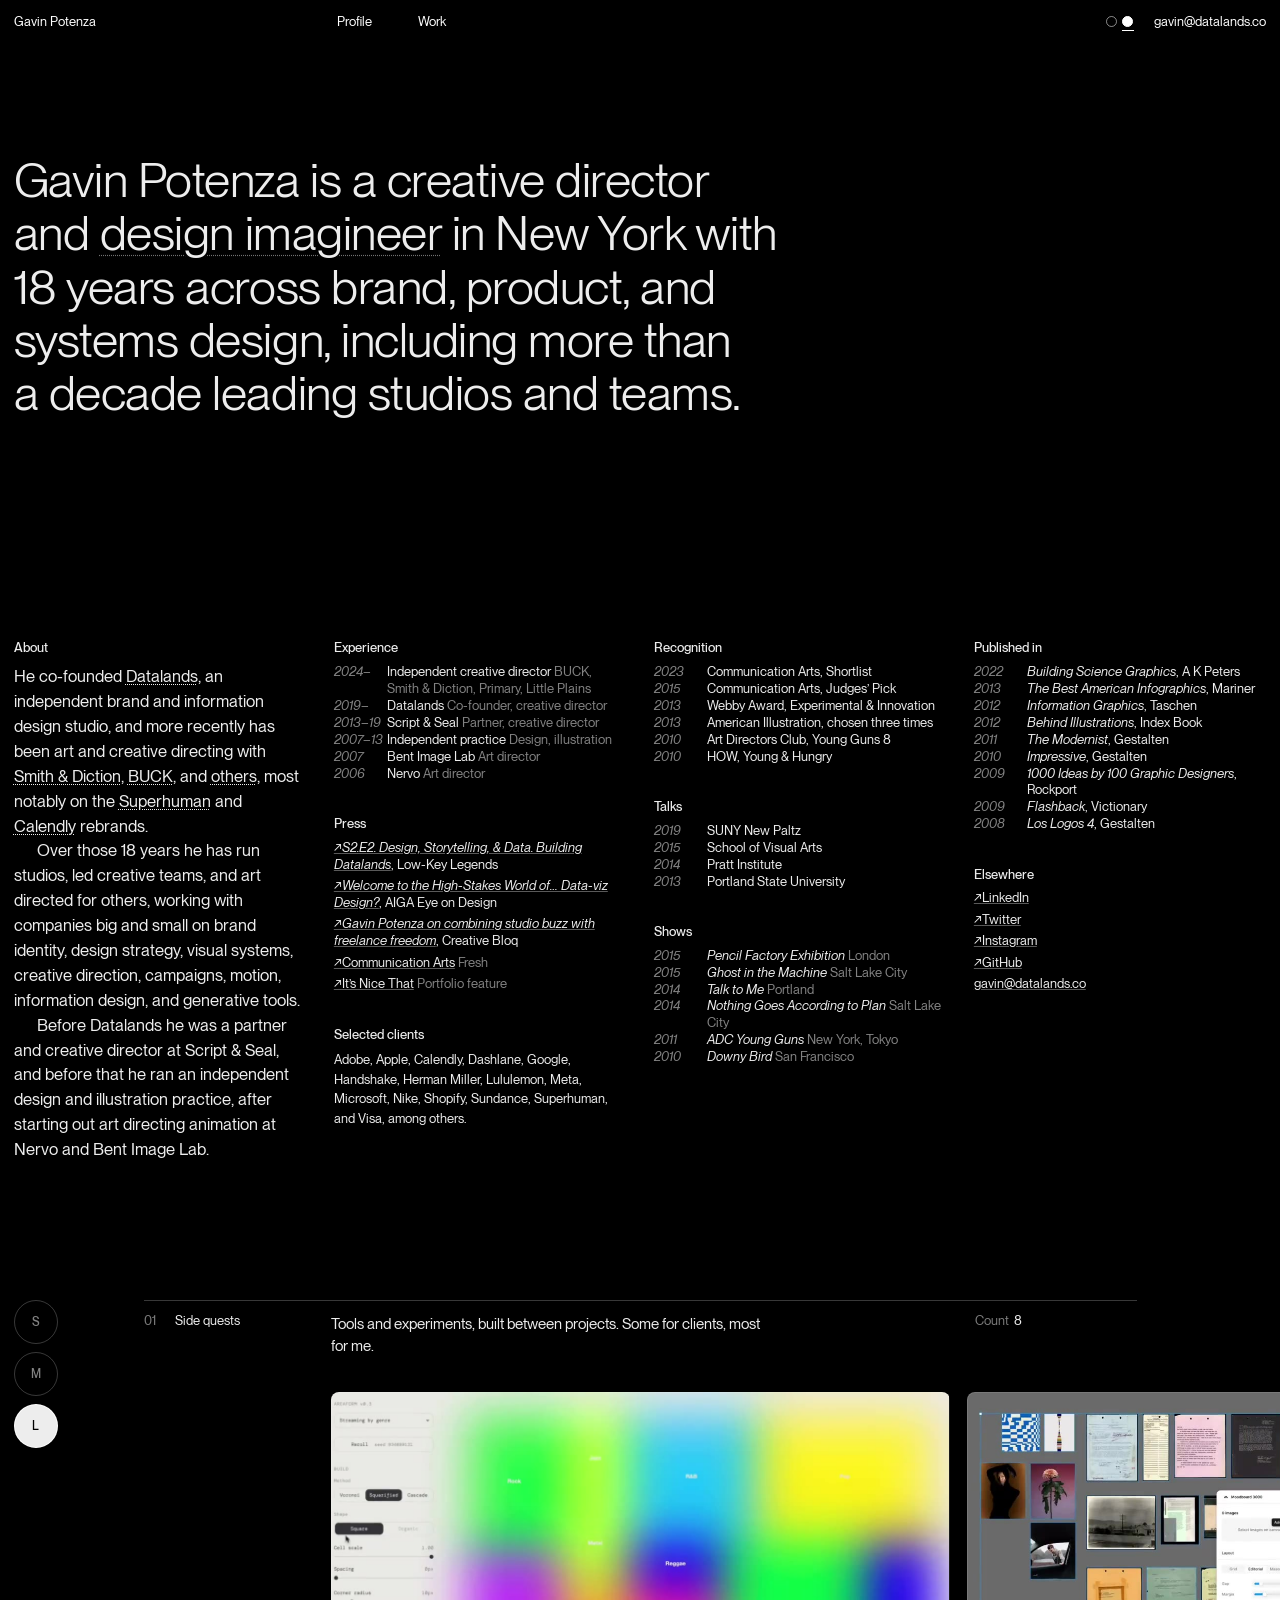
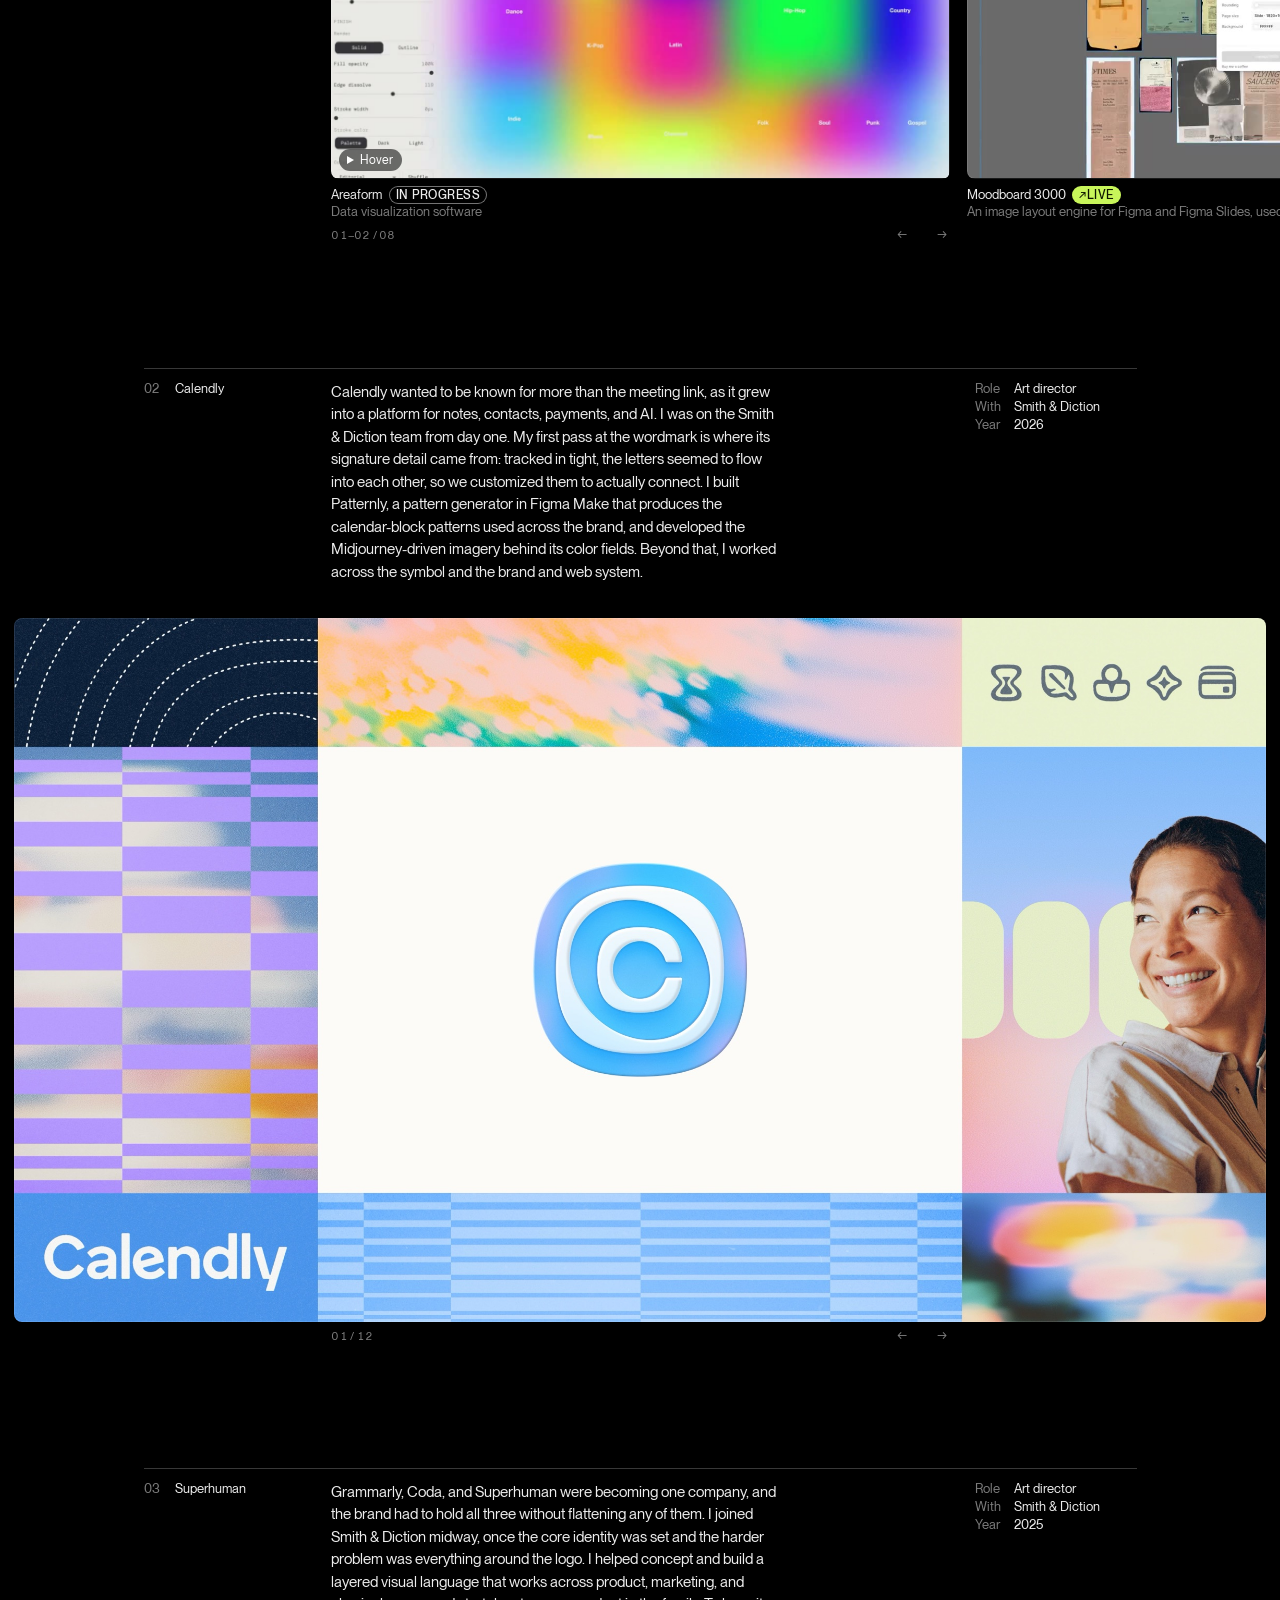
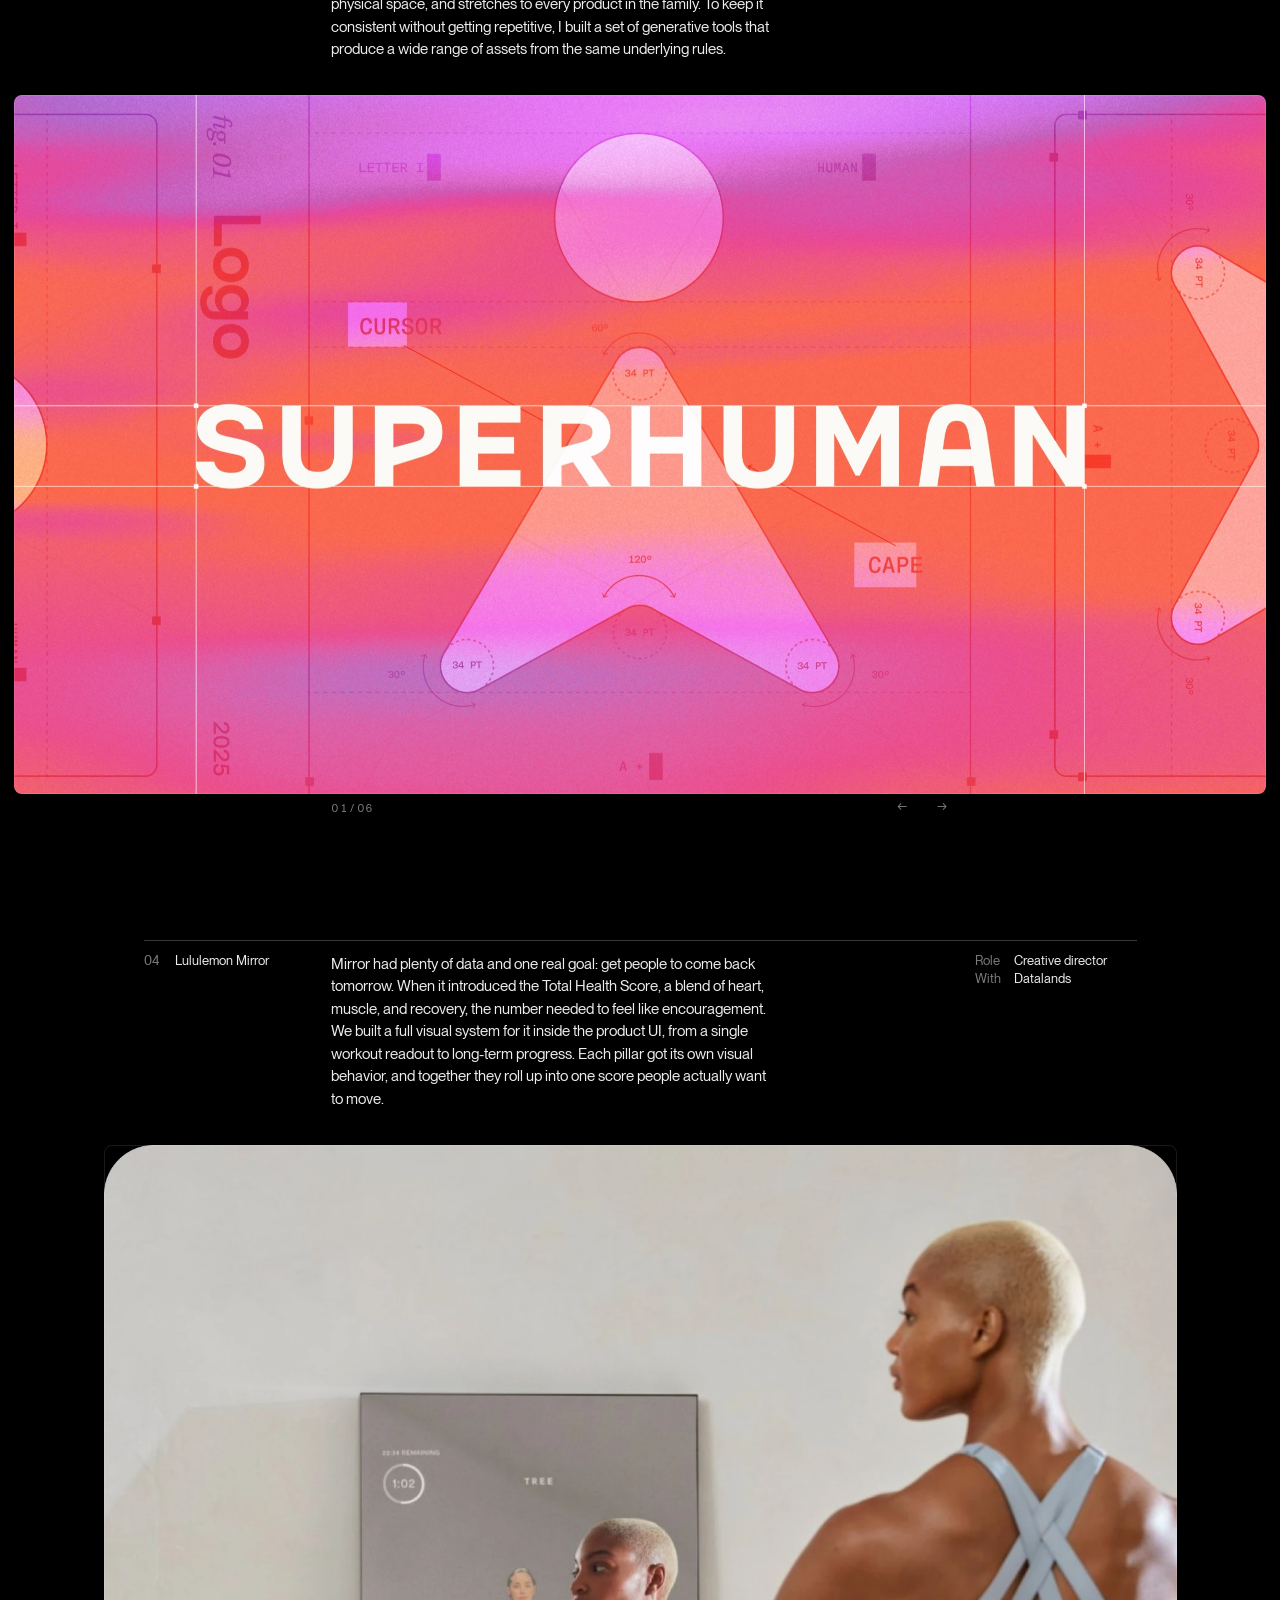
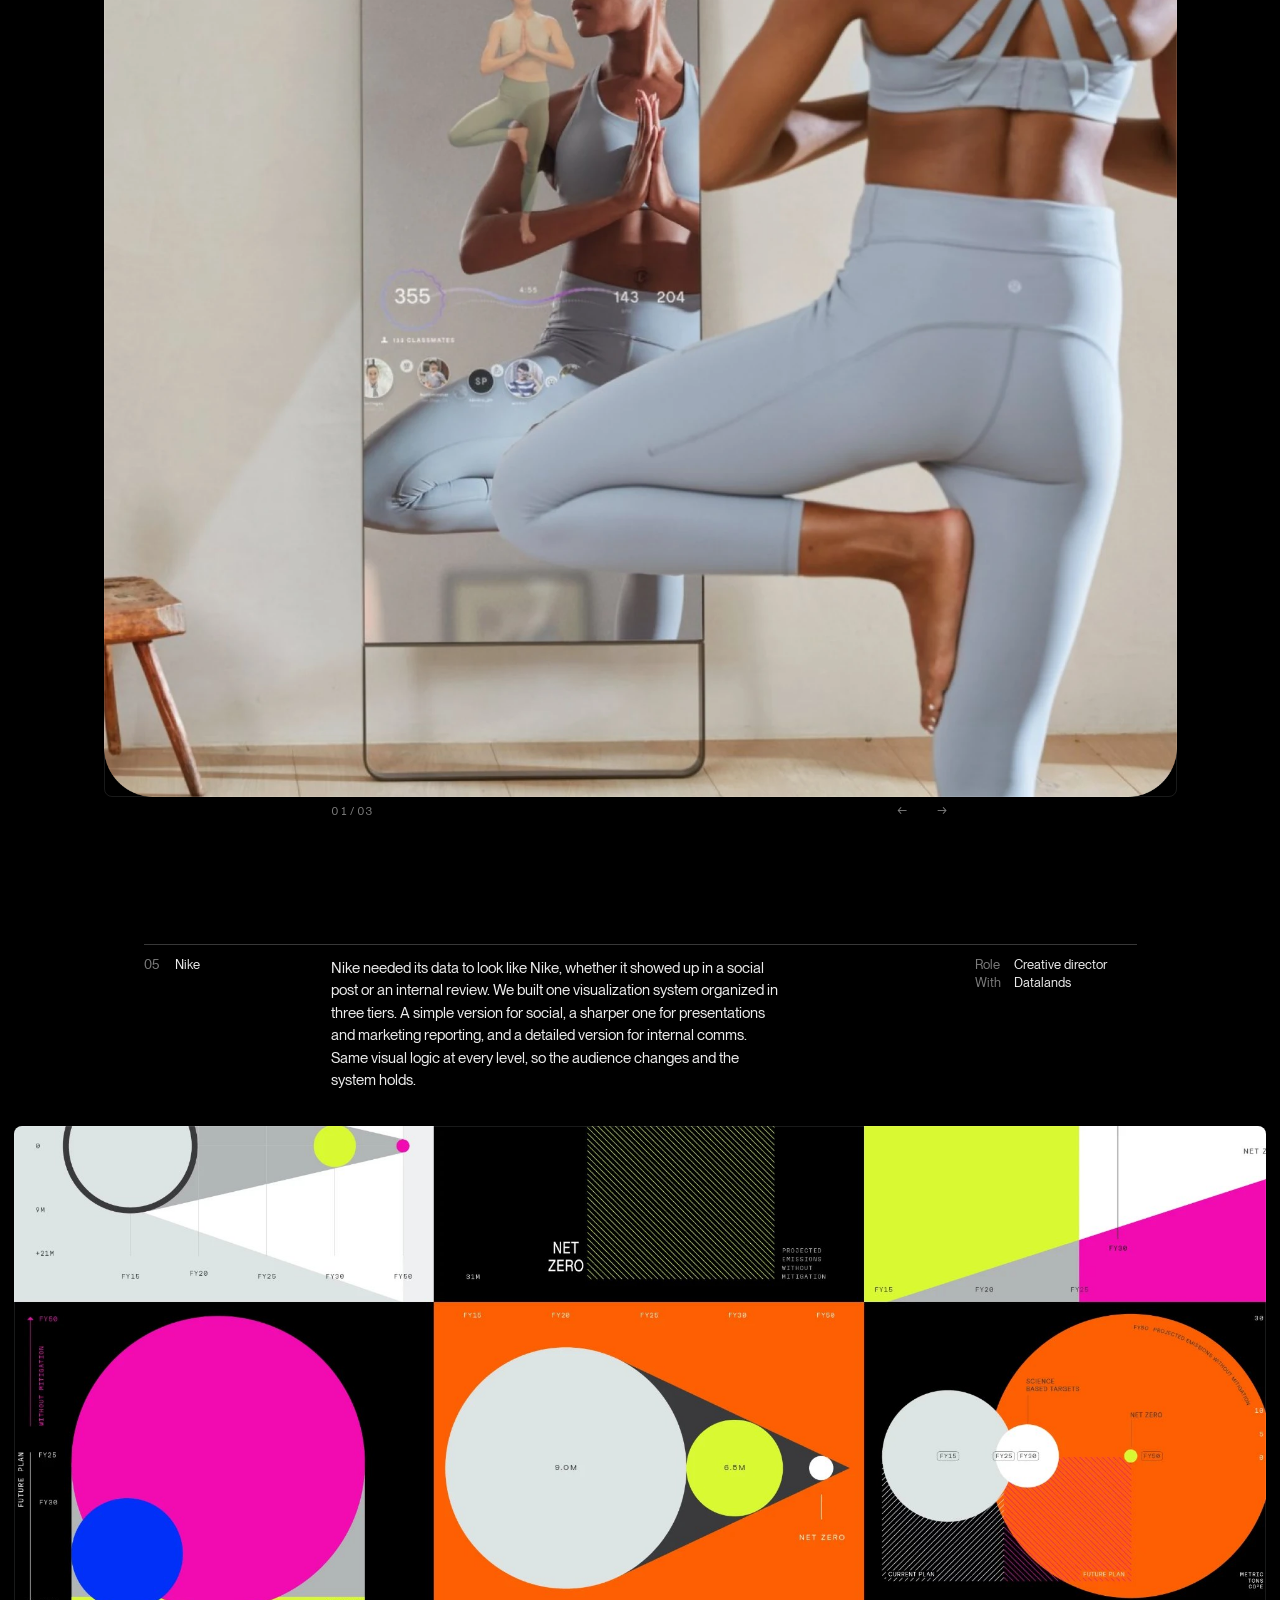
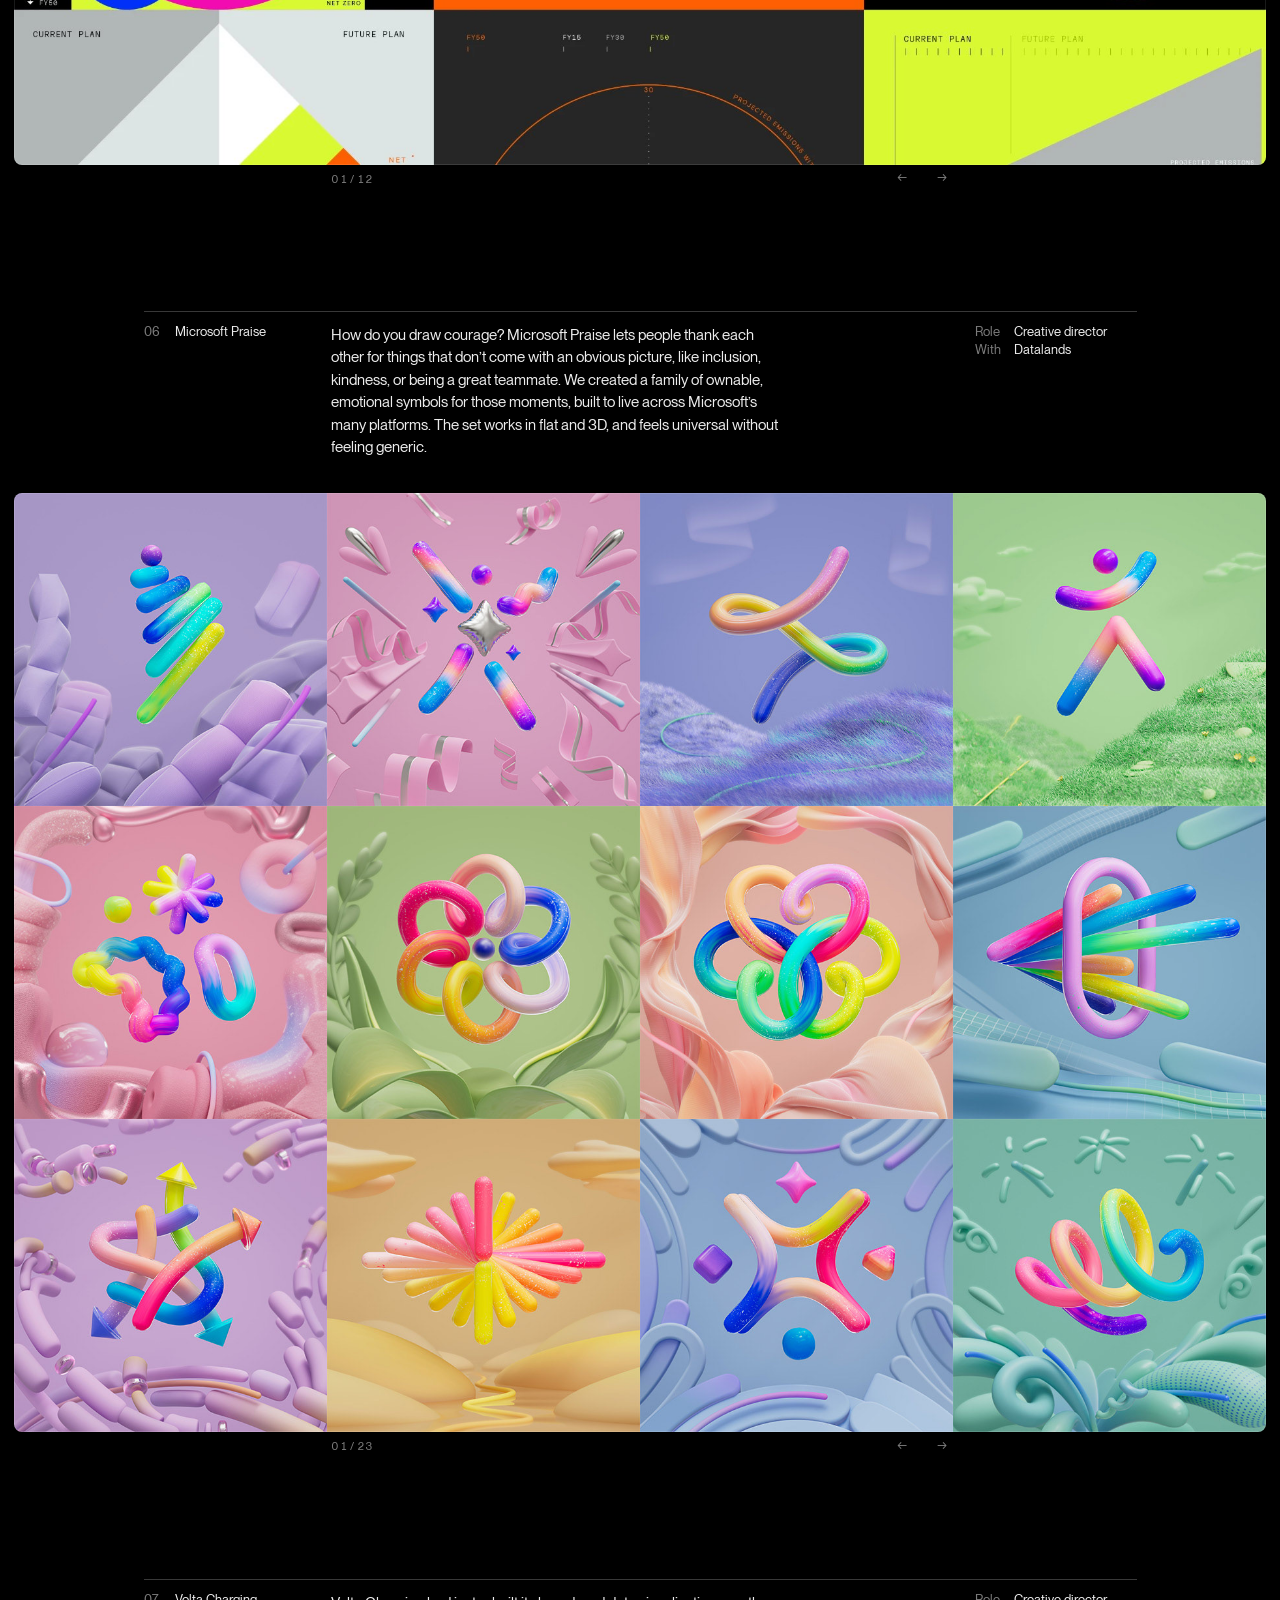
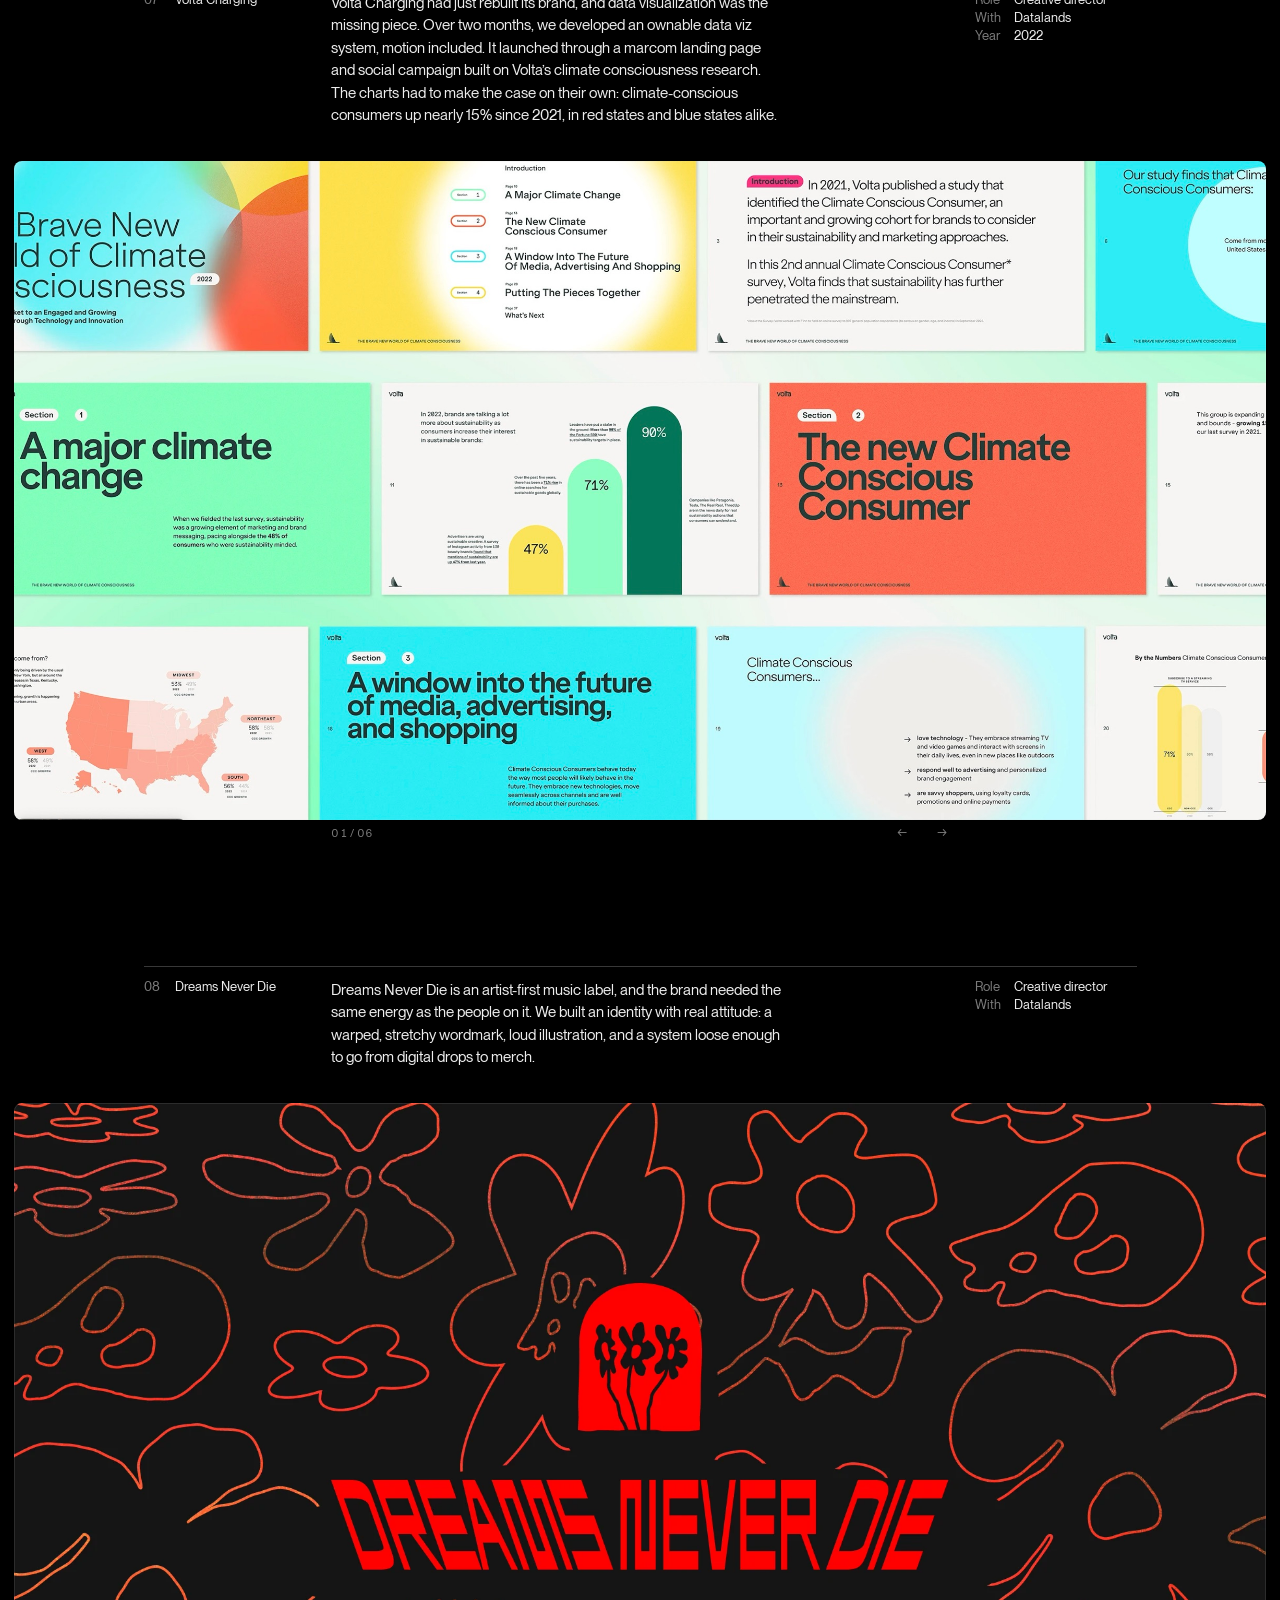
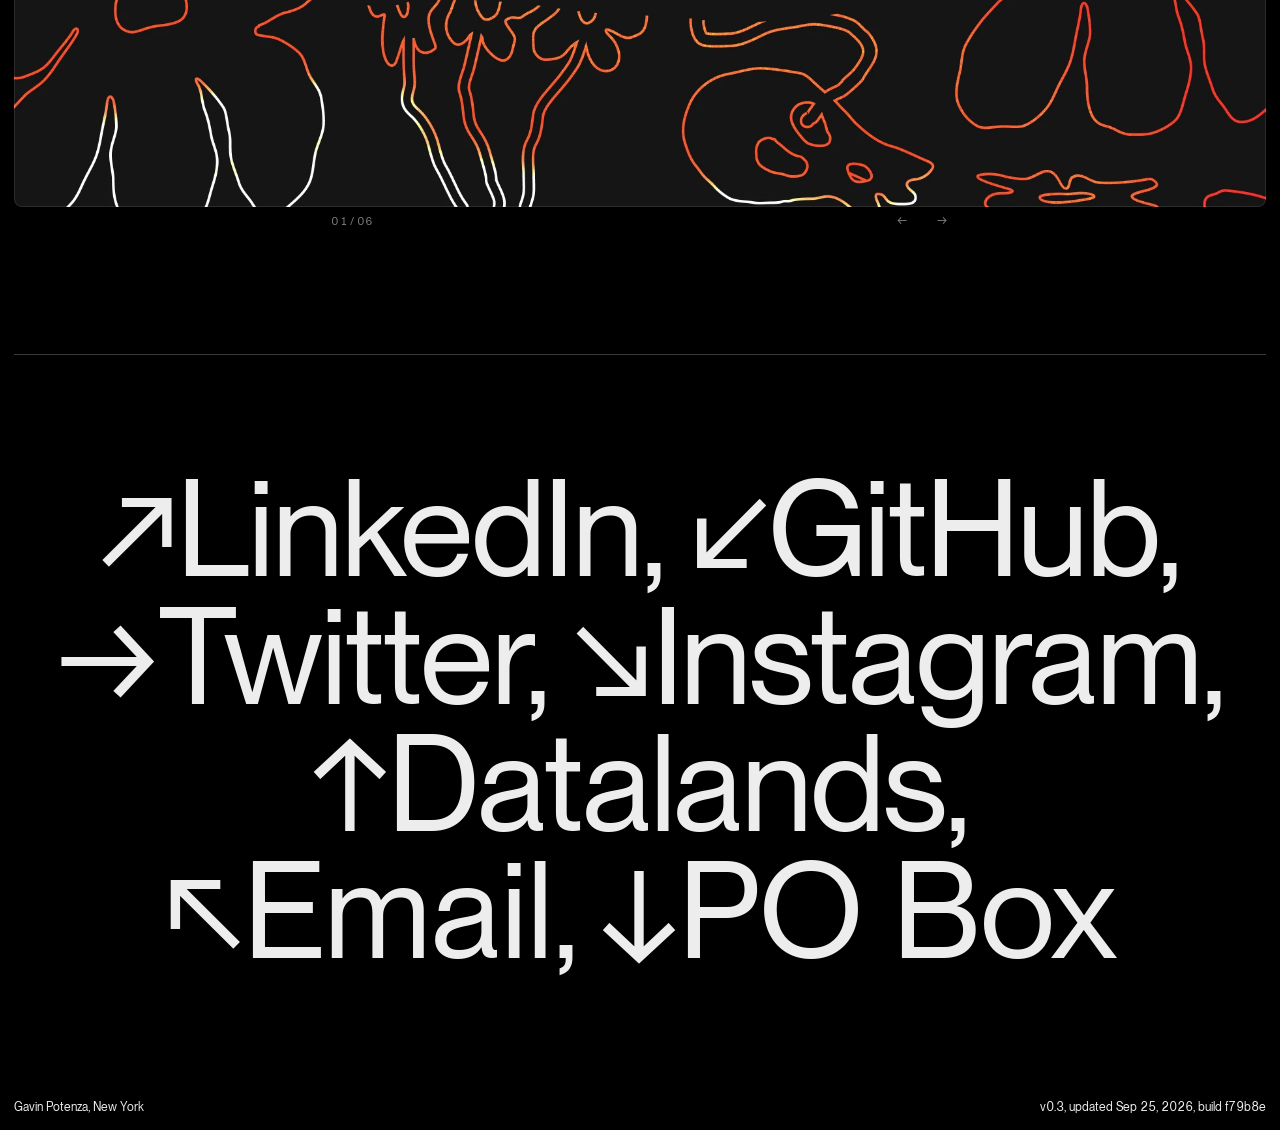
==== commit e43e9ed7: "Side quests a size up (S 21.3vw, M 32.2vw, L 48.3vw); Live badge: ↗, grows 15%, stronger glow over ." ====
--- a/index.html
+++ b/index.html
@@ -157,7 +157,7 @@
 <div class="tools-wrap">
 <ul class="tools alt-body" aria-label="Side quests">
 <li class="tool"><div><figure class="tool-img"><video data-src="assets/media/tools/areaform.mp4" poster="assets/media/tools/areaform-poster.jpg" muted loop playsinline preload="none" aria-hidden="true"></video><span class="tool-hint" aria-hidden="true">Hover</span></figure><span class="tool-title"><span class="tool-name" title="Areaform">Areaform</span><span class="tool-badge is-progress">In progress</span></span><span class="tool-desc">Data visualization software</span></div></li>
-<li class="tool"><a href="https://www.figma.com/community/plugin/1616902199522165388/moodboard-3000" target="_blank" rel="noopener"><figure class="tool-img"><video data-src="assets/media/tools/moodboard-3000.mp4" poster="assets/media/tools/moodboard-3000-poster.jpg" muted loop playsinline preload="none" aria-hidden="true"></video></figure><span class="tool-title"><span class="tool-name" title="Moodboard 3000">Moodboard 3000</span><span class="tool-badge is-live">Live</span></span><span class="tool-desc">An image layout engine for Figma and Figma Slides, used by 4,600+ designers.</span></a></li>
+<li class="tool"><a href="https://www.figma.com/community/plugin/1616902199522165388/moodboard-3000" target="_blank" rel="noopener"><figure class="tool-img"><video data-src="assets/media/tools/moodboard-3000.mp4" poster="assets/media/tools/moodboard-3000-poster.jpg" muted loop playsinline preload="none" aria-hidden="true"></video></figure><span class="tool-title"><span class="tool-name" title="Moodboard 3000">Moodboard 3000</span><span class="tool-badge is-live"><span aria-hidden="true">↗</span>Live</span></span><span class="tool-desc">An image layout engine for Figma and Figma Slides, used by 4,600+ designers.</span></a></li>
 <li class="tool"><div><figure class="tool-img"><video data-src="assets/media/tools/patternly.mp4" poster="assets/media/tools/patternly-poster.jpg" muted loop playsinline preload="none" aria-hidden="true"></video></figure><span class="tool-title"><span class="tool-name" title="Patternly">Patternly</span></span><span class="tool-desc">Custom tool for Calendly</span></div></li>
 <li class="tool"><div><figure class="tool-img"><video data-src="assets/media/tools/superdots.mp4" poster="assets/media/tools/superdots-poster.jpg" muted loop playsinline preload="none" aria-hidden="true"></video></figure><span class="tool-title"><span class="tool-name" title="Superdots">Superdots</span></span><span class="tool-desc">Custom tool for Superhuman</span></div></li>
 <li class="tool"><div><figure class="tool-img"><video data-src="assets/media/tools/superflow.mp4" poster="assets/media/tools/superflow-poster.jpg" muted loop playsinline preload="none" aria-hidden="true"></video></figure><span class="tool-title"><span class="tool-name" title="Superflow">Superflow</span></span><span class="tool-desc">Custom tool for Superhuman</span></div></li>
--- a/assets/css/site.css
+++ b/assets/css/site.css
@@ -252,12 +252,12 @@
 
 /* Side quests: the first card starts at the description's left edge, the row runs out to the
    right edge of the window, and scrolled cards slide off the left edge. Cards are sized by width
-   (S ≈ 14.4vw, M ≈ 21.3vw, L ≈ 32.2vw); the counter + arrows sit in the description column.
+   (S ≈ 21.3vw, M ≈ 32.2vw, L ≈ 48.3vw); the counter + arrows sit in the description column.
    --inset is measured from .arc-desc by archive.js; the calc is the no-JS fallback. */
 .tools-wrap { display: grid; grid-template-columns: var(--tracks); }
 .tools-wrap > .tools-bar { grid-column: 3; }   /* counter under the first card, arrows at the description column's edge */
 .tools {
-  --w: 21.3vw;
+  --w: 32.2vw;
   grid-column: 1 / -1;
   --inset: calc(var(--pad) + (100vw - 2 * var(--pad)) * .25 + calc(.3125 * var(--rs)));
   margin-inline: calc(var(--pad) * -1);   /* out of the page padding, to the window edges */
@@ -270,8 +270,8 @@
   scroll-snap-type: x mandatory; scrollbar-width: none;
 }
 .tools::-webkit-scrollbar { display: none; }
-.arc[data-size="s"] .tools { --w: 14.4vw; }
-.arc[data-size="l"] .tools { --w: 32.2vw; }
+.arc[data-size="s"] .tools { --w: 21.3vw; }
+.arc[data-size="l"] .tools { --w: 48.3vw; }
 .tools-bar { margin-top: .9em; }
 .tool { scroll-snap-align: start; }
 .tool > a, .tool > div { display: flex; flex-direction: column; }
@@ -289,7 +289,15 @@
   font-size: var(--text-caption); font-weight: 500; line-height: 1; letter-spacing: .04em; text-transform: uppercase;
   white-space: nowrap; text-box: trim-both cap alphabetic;   /* letters sit centred in the pill, not low */
 }
-.tool-badge.is-live { background: var(--live); color: var(--on-live); }
+.tool-badge.is-live { position: relative; z-index: 0; background: var(--live); color: var(--on-live); transition: scale .4s cubic-bezier(.4, 0, .2, 1); }
+/* a linked card's Live badge glows when the card is hovered or focused: the badge grows 15% and a lime
+   halo grows out to twice its size, then both shrink back in on leave. Same curve as every hover, at
+   twice the duration (.4s) so the glow reads as a slow swell. */
+.tool-badge.is-live::before {
+  content: ""; position: absolute; inset: 0; z-index: -1; border-radius: inherit; pointer-events: none;
+  background: var(--live); filter: blur(6px); opacity: 0;
+  transition: opacity .4s cubic-bezier(.4, 0, .2, 1), scale .4s cubic-bezier(.4, 0, .2, 1);
+}
 .tool-badge.is-progress { box-shadow: inset 0 0 0 1px var(--underline); color: var(--fg); }
 .tools-bar[hidden] { display: none; }
 /* video cards: a small "Hover to play" pill (pointer devices only) that fades once the video runs */
@@ -417,7 +425,17 @@
   .arc.is-settling .arc-img { transition: none; }   /* no size animation on page load */
   .tool-img img { transition: scale var(--hover); }
 }
+@media (hover: hover) {
+  .tool > a:hover .tool-badge.is-live::before { opacity: 1; }
+}
+.tool > a:focus-visible .tool-badge.is-live::before { opacity: 1; }
+@media (prefers-reduced-motion: no-preference) {
+  .tool > a:focus-visible .tool-badge.is-live { scale: 1.15; }
+  .tool > a:focus-visible .tool-badge.is-live::before { scale: 2; }   /* reduced motion: the glow fades in place */
+}
 @media (prefers-reduced-motion: no-preference) and (hover: hover) {
+  .tool > a:hover .tool-badge.is-live { scale: 1.15; }
+  .tool > a:hover .tool-badge.is-live::before { scale: 2; }
   .tool > a:hover .tool-img img { scale: 1.03; }
 }
 @media (prefers-reduced-motion: reduce) {
@@ -436,7 +454,7 @@
   .top-mail { grid-column: 3; }
   .top-nav { gap: 24px; justify-self: end; }
   .top-mail > .copy-email { display: none; }
-  :root { --rs: .8125em; --text-display: calc(1.625 * var(--base)); --text-body-sm: var(--rs); --text-footer: calc(3.6 * var(--rs)); --text-overlay: calc(4.5 * var(--rs)); }
+  :root { --rs: .8125em; --text-display: calc(1.875 * var(--base)); --text-body-sm: var(--rs); --text-footer: calc(3.6 * var(--rs)); --text-overlay: calc(4.5 * var(--rs)); }
   .bio-section { display: block; margin-top: calc(4 * var(--rs)); margin-bottom: calc(6 * var(--rs)); }
   .ed-set { grid-template-columns: 1fr; margin-top: calc(4 * var(--rs)); }
   .ed { gap: 0; }
@@ -475,7 +493,7 @@
   .arc-img .ss-bar { width: auto; margin-inline-start: 0; }
   .tools-wrap { grid-template-columns: 1fr; }
   .tools-wrap > .tools-bar { grid-column: 1; }
-  .tools, .arc[data-size] .tools { --w: 62vw; --inset: var(--pad) !important; }
+  .tools, .arc[data-size] .tools { --w: calc(100vw - 2 * var(--pad)); --inset: var(--pad) !important; }   /* one card fills the screen width */
 
   .ft { margin-top: calc(6 * var(--rs)); padding: calc(4.5 * var(--rs)) 0 var(--rs); }
   .ft-big { margin-bottom: calc(4.5 * var(--rs)); }
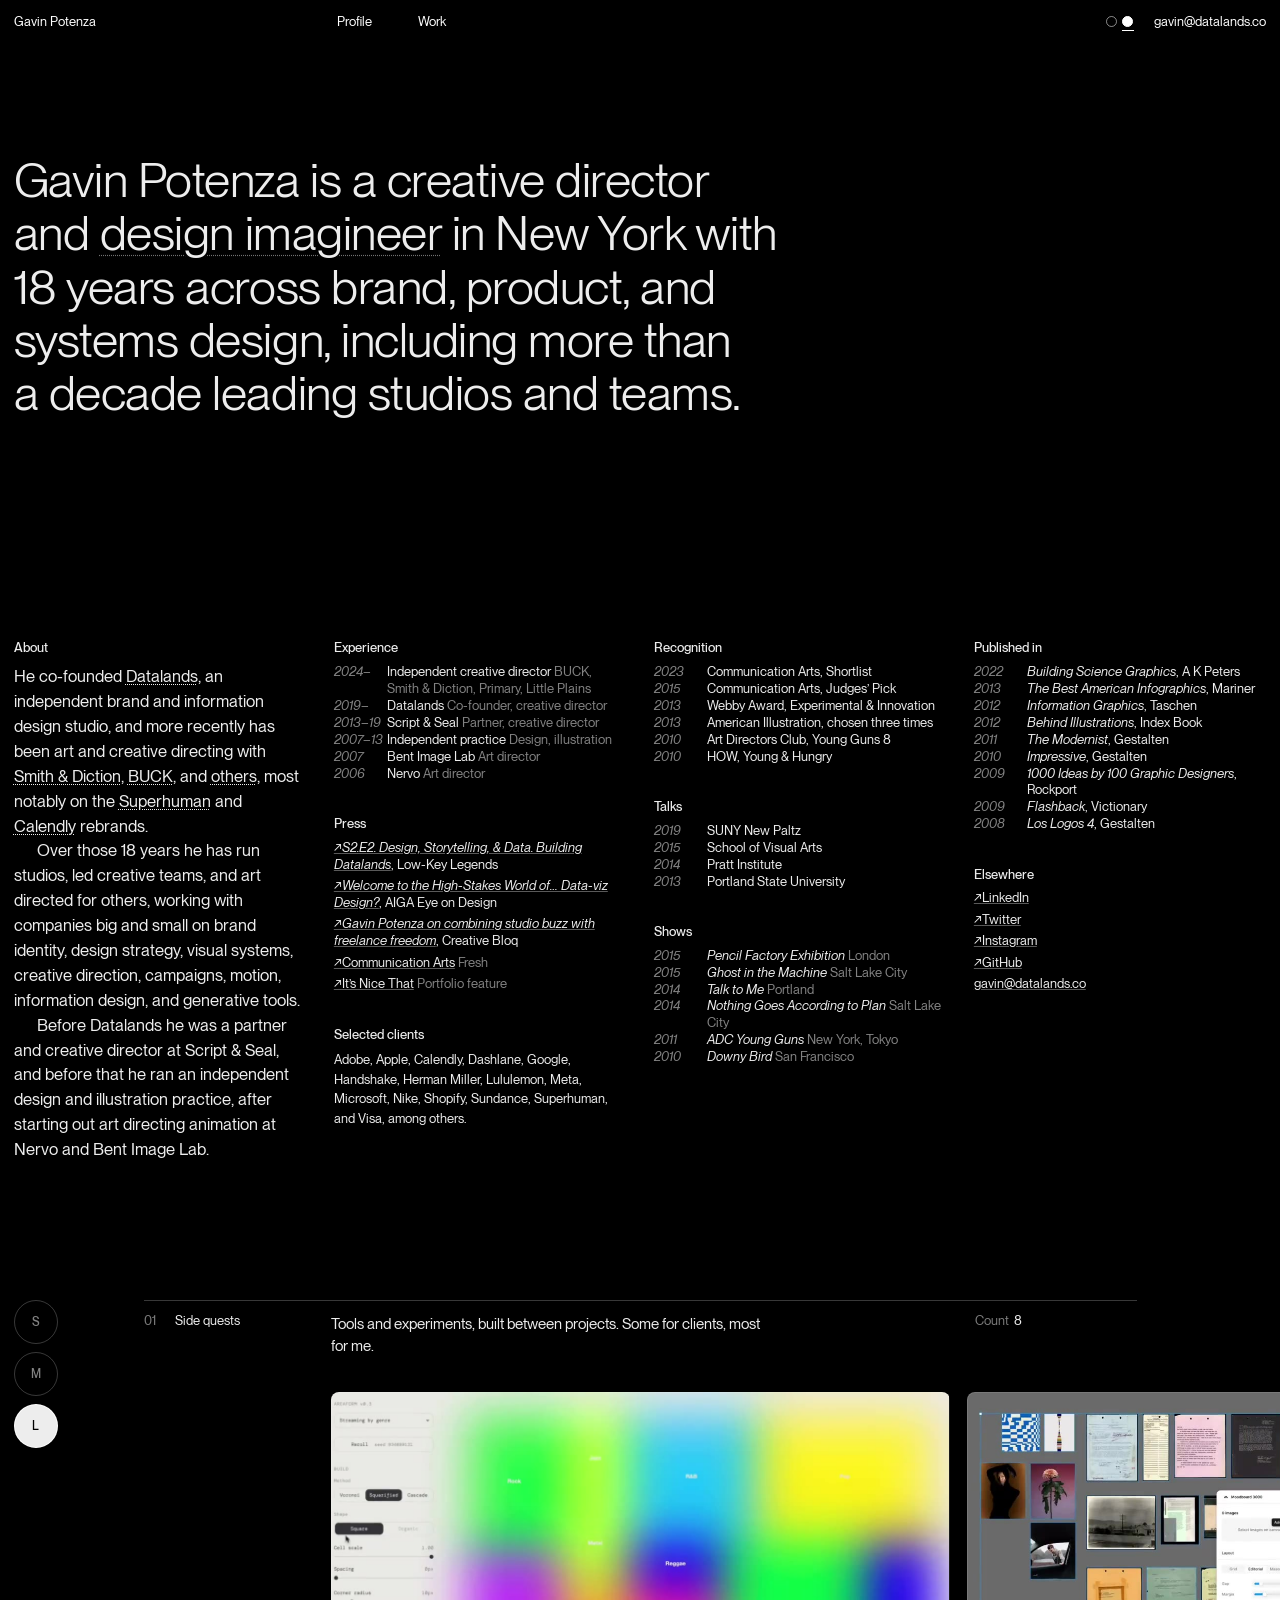
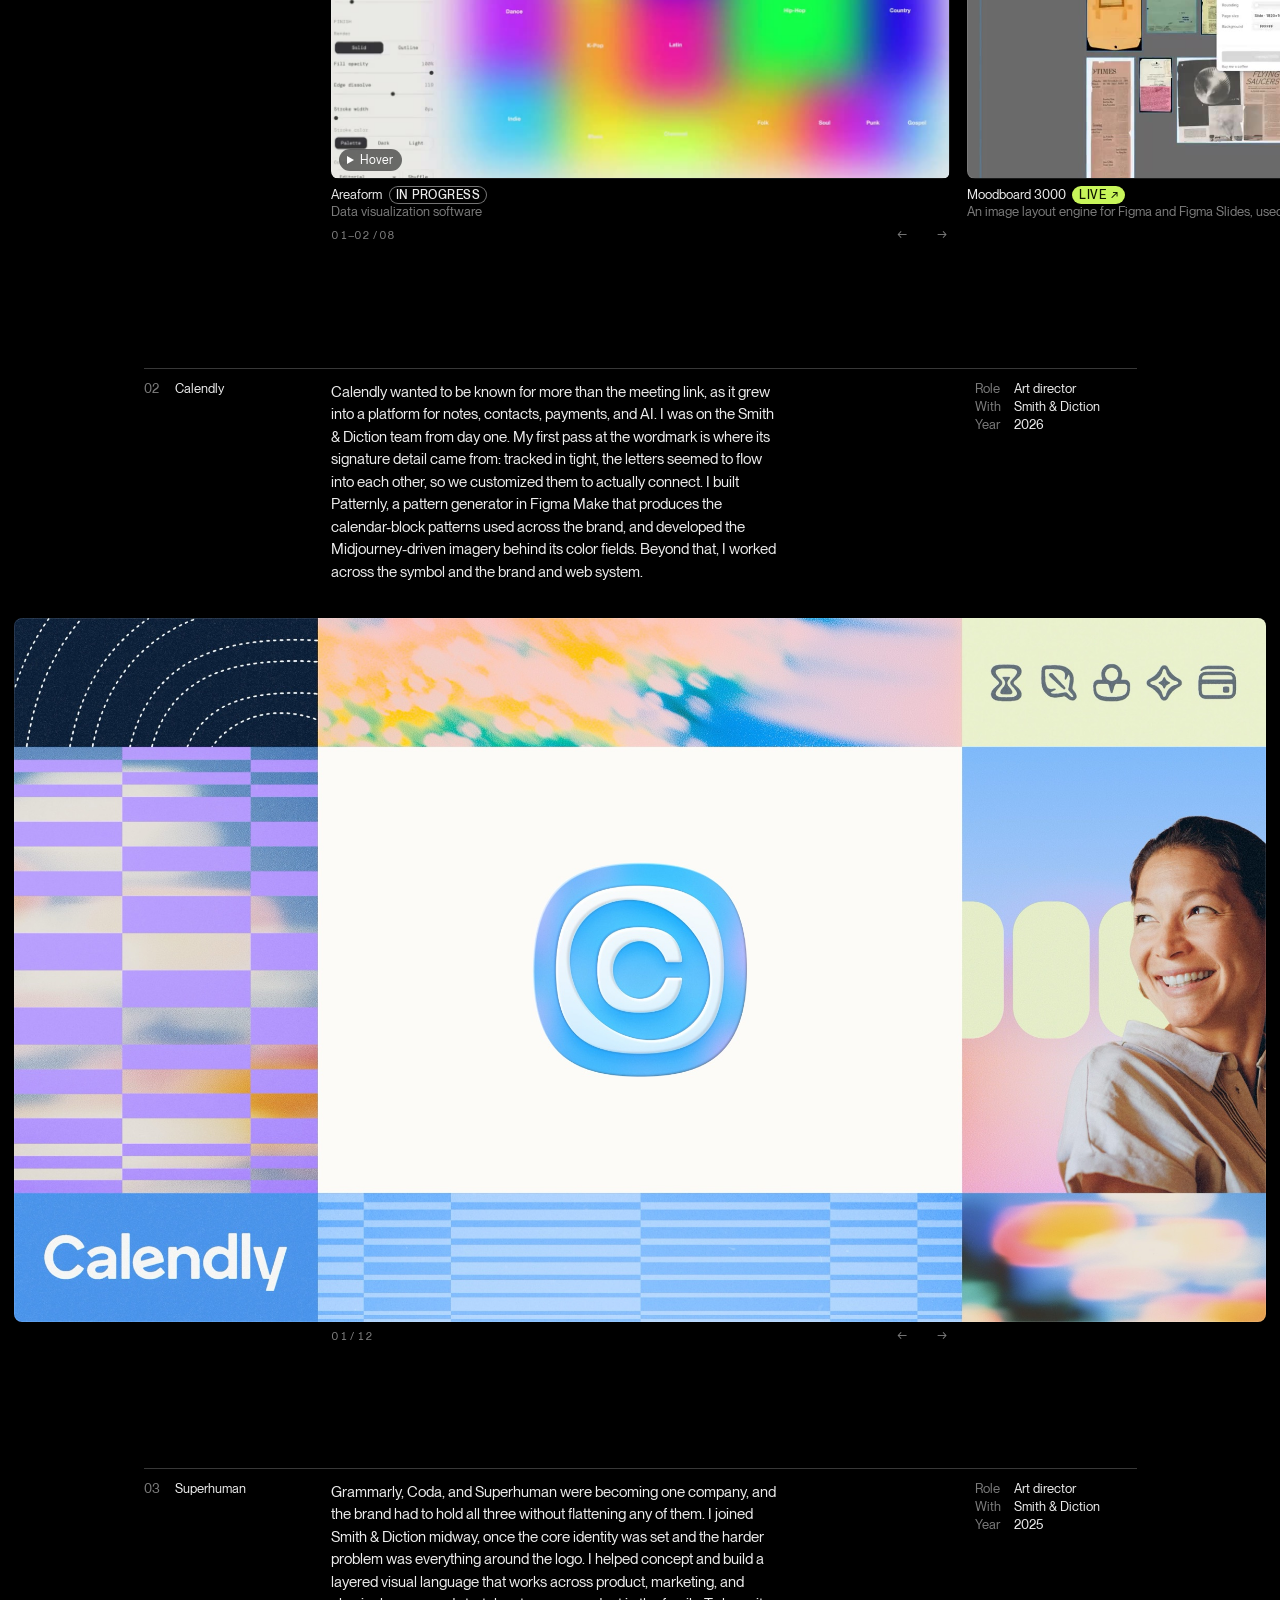
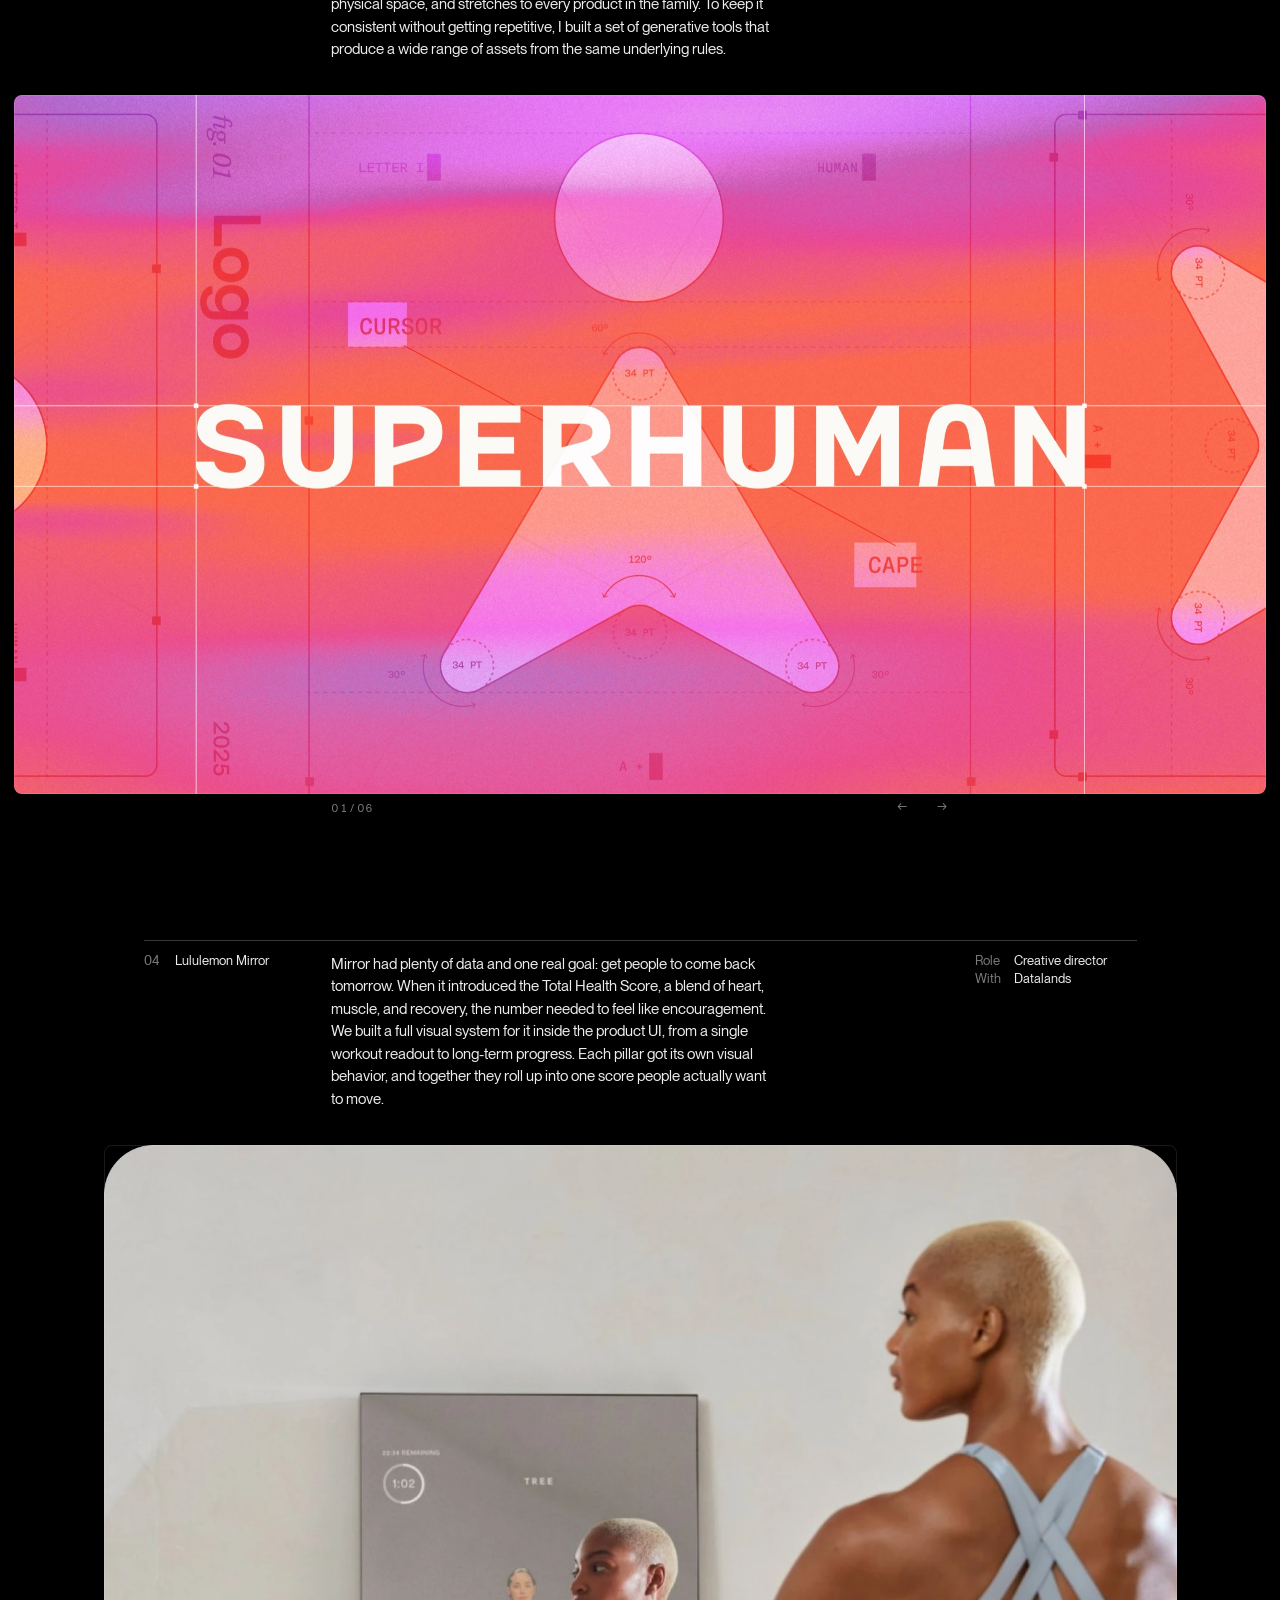
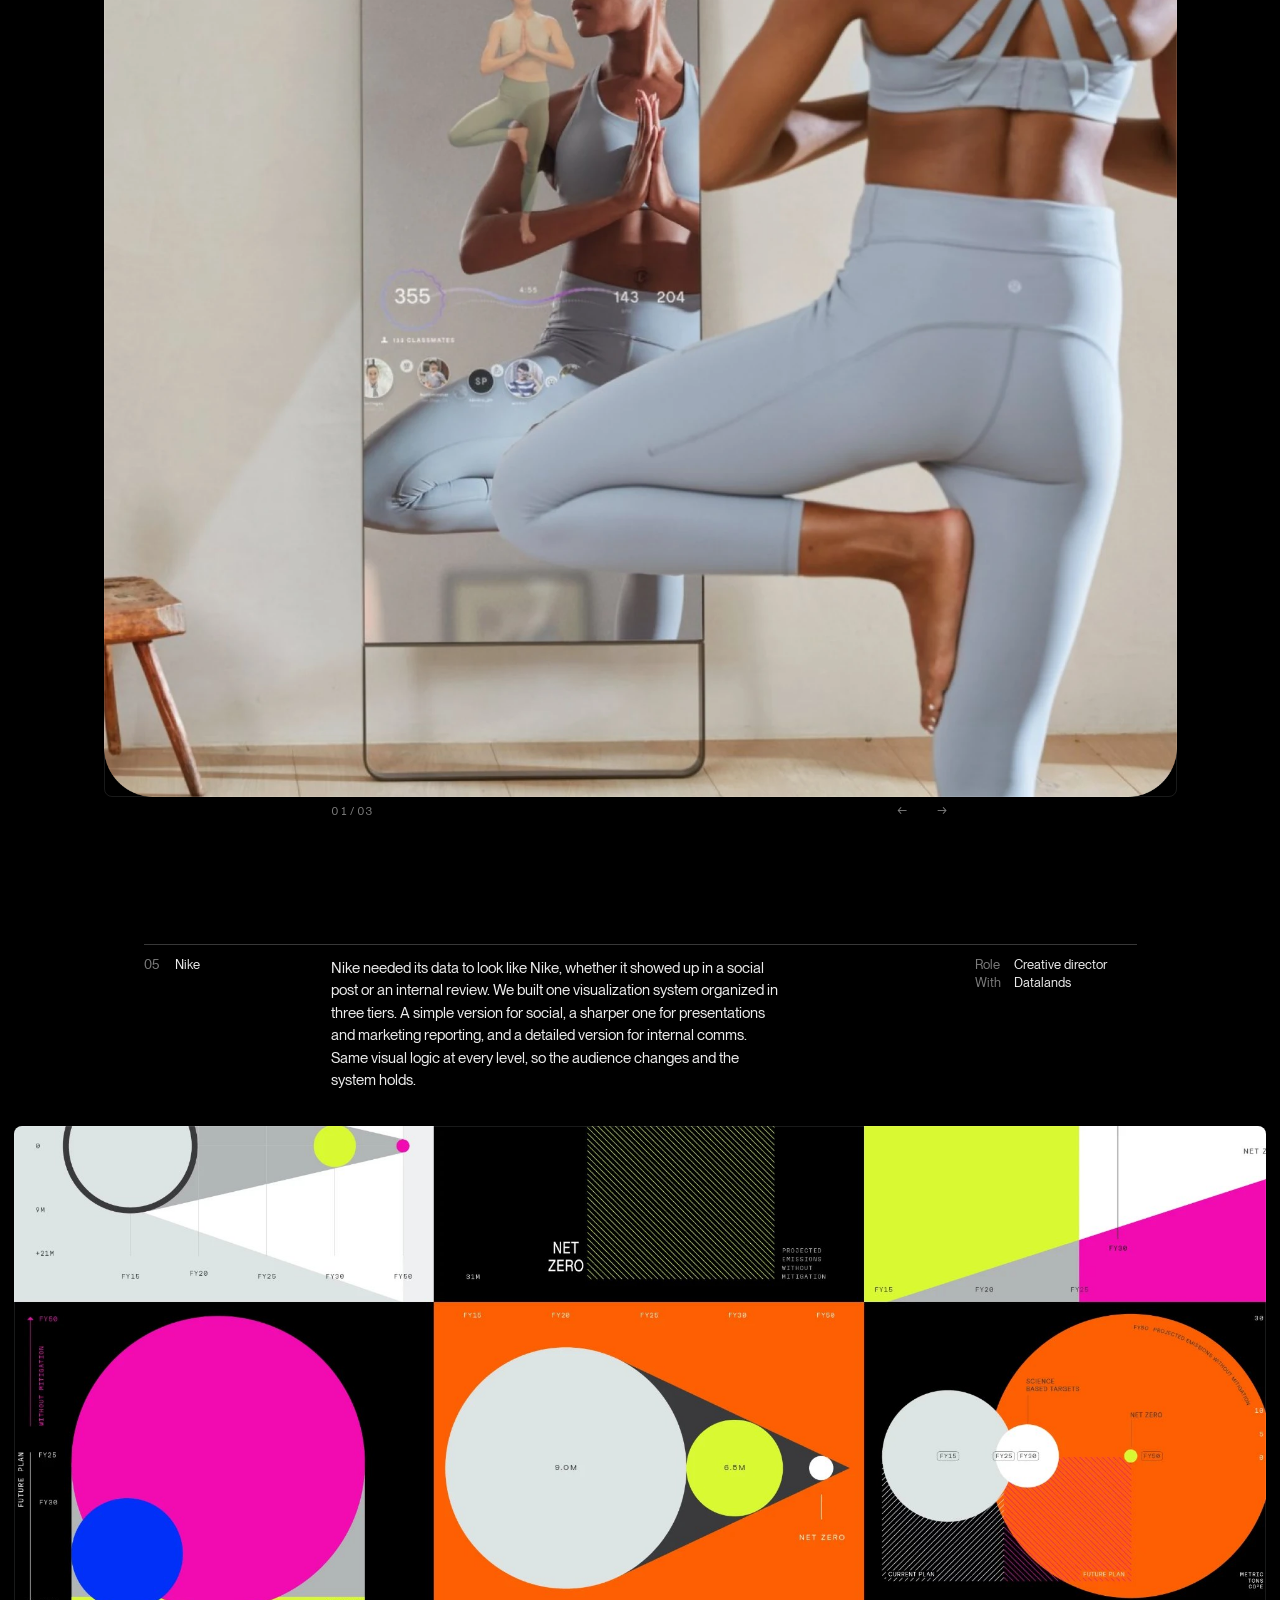
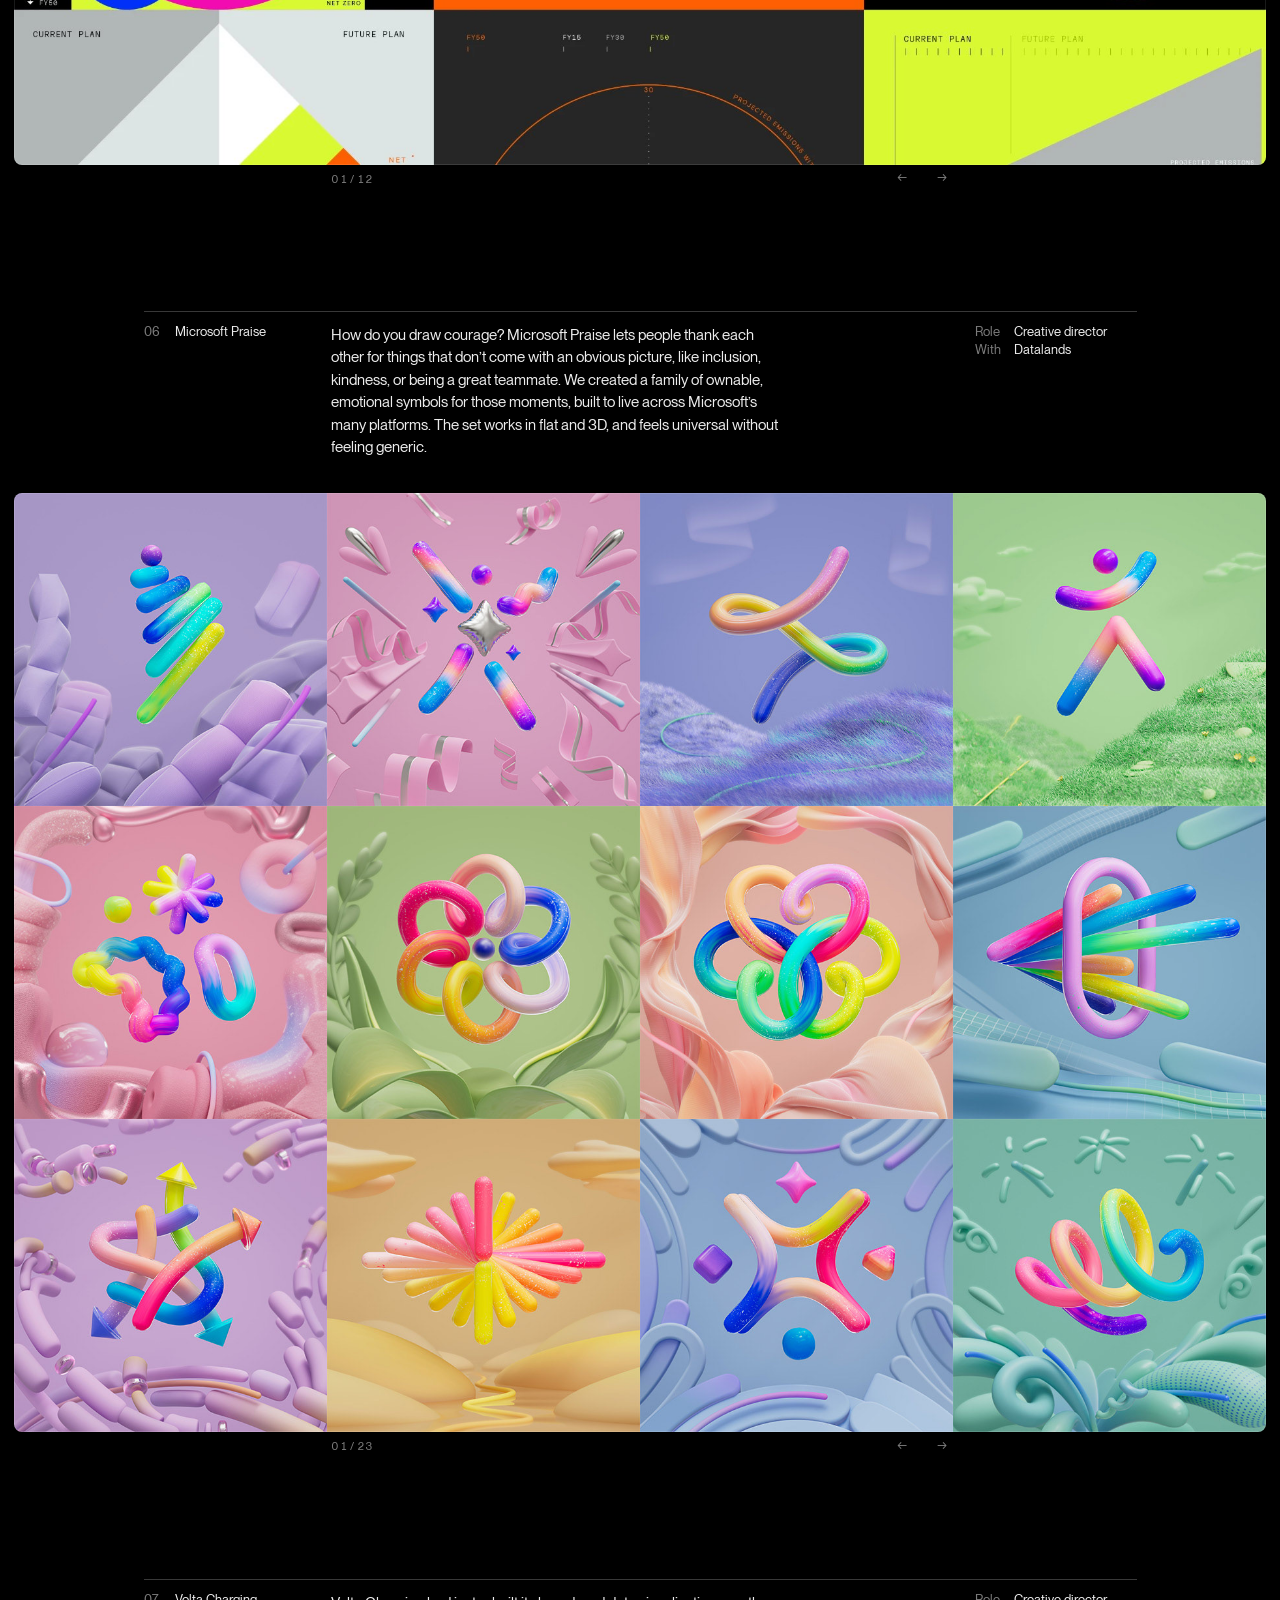
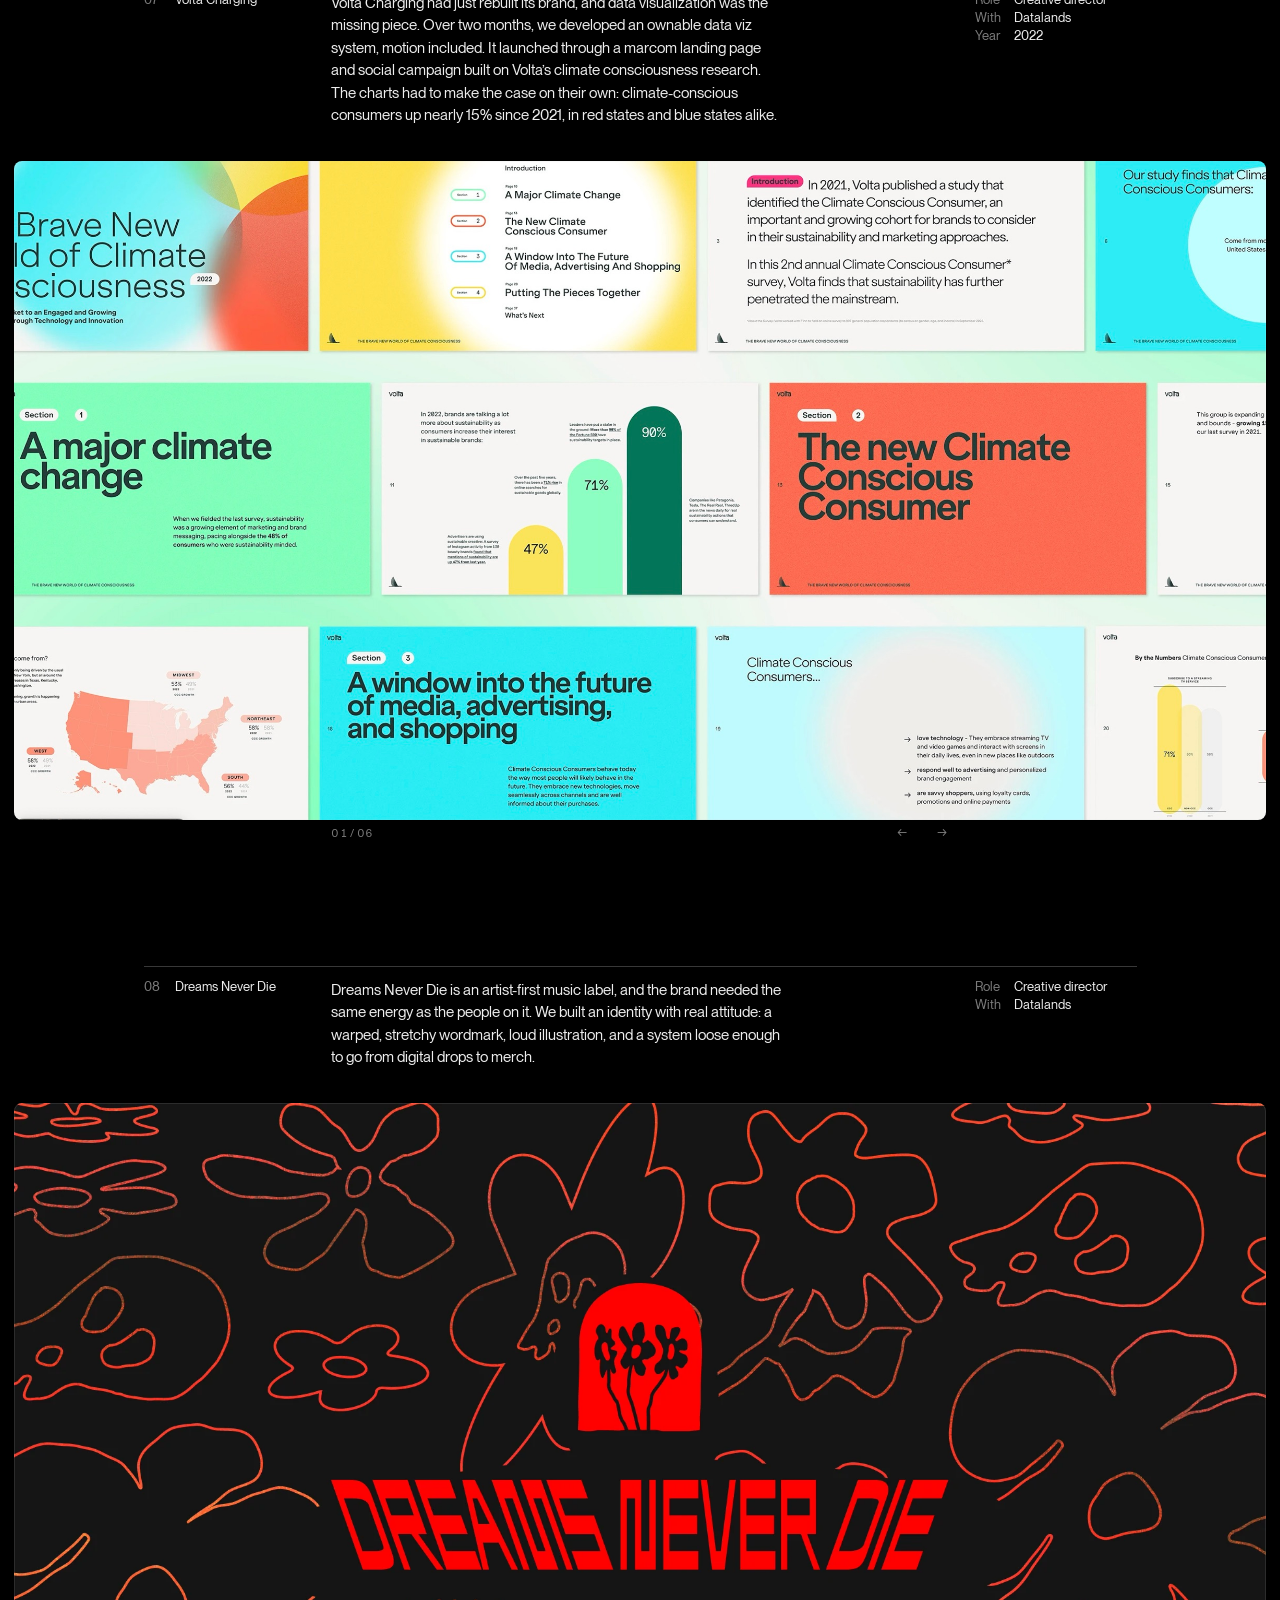
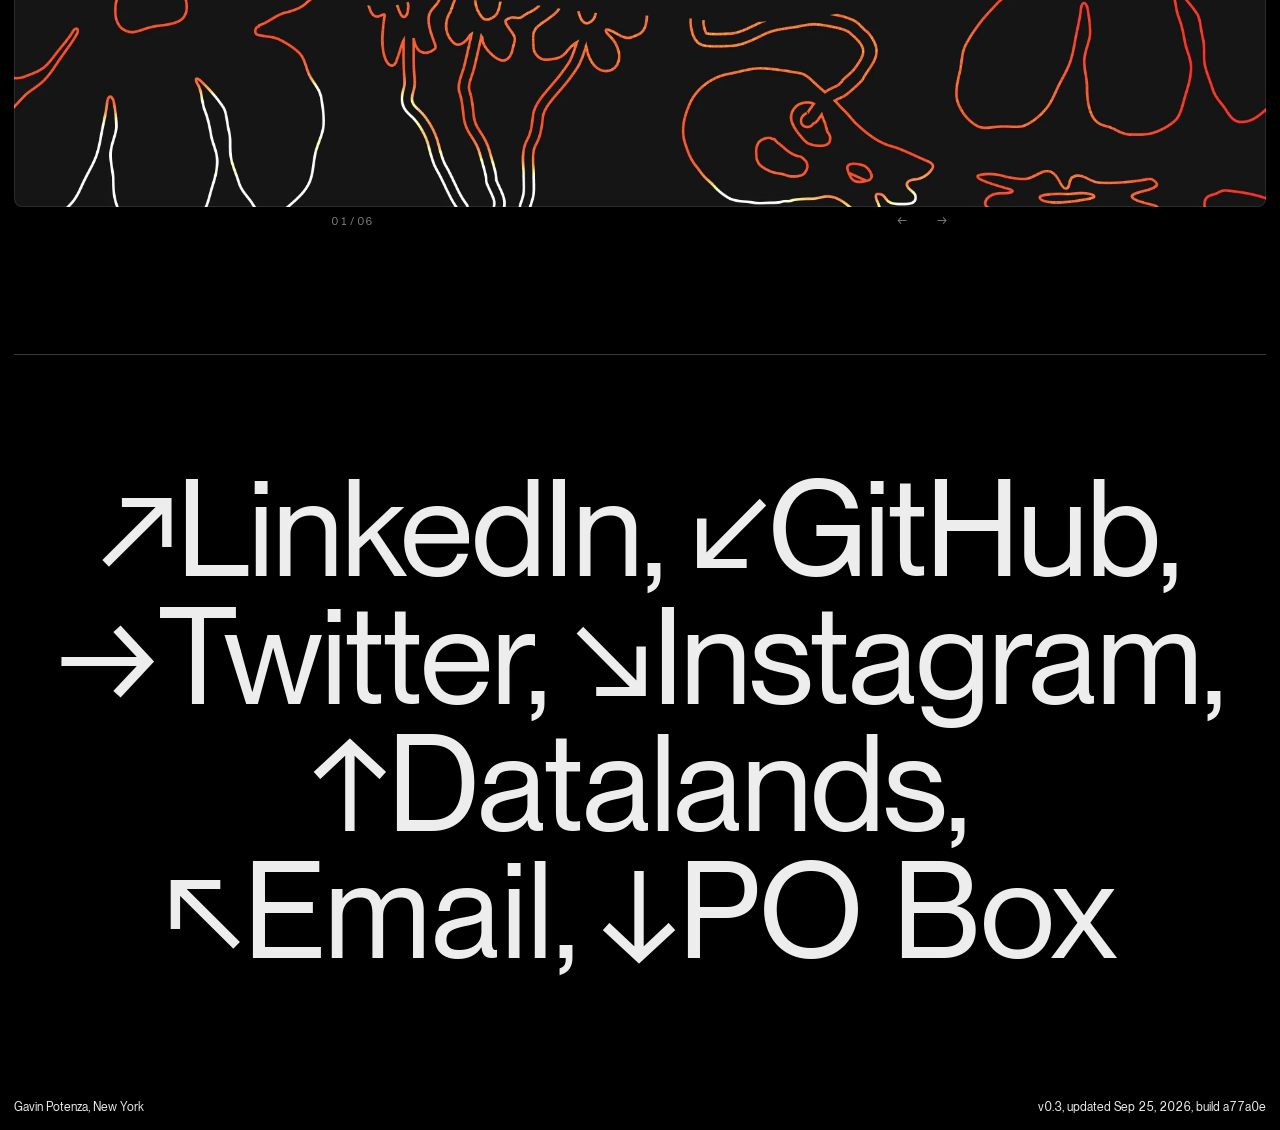
==== commit 0bc261f5: "Live badge: 'LIVE ↗' with a clear gap; glow spread cut to 1.3x, tighter blur" ====
--- a/index.html
+++ b/index.html
@@ -157,7 +157,7 @@
 <div class="tools-wrap">
 <ul class="tools alt-body" aria-label="Side quests">
 <li class="tool"><div><figure class="tool-img"><video data-src="assets/media/tools/areaform.mp4" poster="assets/media/tools/areaform-poster.jpg" muted loop playsinline preload="none" aria-hidden="true"></video><span class="tool-hint" aria-hidden="true">Hover</span></figure><span class="tool-title"><span class="tool-name" title="Areaform">Areaform</span><span class="tool-badge is-progress">In progress</span></span><span class="tool-desc">Data visualization software</span></div></li>
-<li class="tool"><a href="https://www.figma.com/community/plugin/1616902199522165388/moodboard-3000" target="_blank" rel="noopener"><figure class="tool-img"><video data-src="assets/media/tools/moodboard-3000.mp4" poster="assets/media/tools/moodboard-3000-poster.jpg" muted loop playsinline preload="none" aria-hidden="true"></video></figure><span class="tool-title"><span class="tool-name" title="Moodboard 3000">Moodboard 3000</span><span class="tool-badge is-live"><span aria-hidden="true">↗</span>Live</span></span><span class="tool-desc">An image layout engine for Figma and Figma Slides, used by 4,600+ designers.</span></a></li>
+<li class="tool"><a href="https://www.figma.com/community/plugin/1616902199522165388/moodboard-3000" target="_blank" rel="noopener"><figure class="tool-img"><video data-src="assets/media/tools/moodboard-3000.mp4" poster="assets/media/tools/moodboard-3000-poster.jpg" muted loop playsinline preload="none" aria-hidden="true"></video></figure><span class="tool-title"><span class="tool-name" title="Moodboard 3000">Moodboard 3000</span><span class="tool-badge is-live">Live<span class="tool-badge-arrow" aria-hidden="true">↗</span></span></span><span class="tool-desc">An image layout engine for Figma and Figma Slides, used by 4,600+ designers.</span></a></li>
 <li class="tool"><div><figure class="tool-img"><video data-src="assets/media/tools/patternly.mp4" poster="assets/media/tools/patternly-poster.jpg" muted loop playsinline preload="none" aria-hidden="true"></video></figure><span class="tool-title"><span class="tool-name" title="Patternly">Patternly</span></span><span class="tool-desc">Custom tool for Calendly</span></div></li>
 <li class="tool"><div><figure class="tool-img"><video data-src="assets/media/tools/superdots.mp4" poster="assets/media/tools/superdots-poster.jpg" muted loop playsinline preload="none" aria-hidden="true"></video></figure><span class="tool-title"><span class="tool-name" title="Superdots">Superdots</span></span><span class="tool-desc">Custom tool for Superhuman</span></div></li>
 <li class="tool"><div><figure class="tool-img"><video data-src="assets/media/tools/superflow.mp4" poster="assets/media/tools/superflow-poster.jpg" muted loop playsinline preload="none" aria-hidden="true"></video></figure><span class="tool-title"><span class="tool-name" title="Superflow">Superflow</span></span><span class="tool-desc">Custom tool for Superhuman</span></div></li>
--- a/assets/css/site.css
+++ b/assets/css/site.css
@@ -291,13 +291,14 @@
 }
 .tool-badge.is-live { position: relative; z-index: 0; background: var(--live); color: var(--on-live); transition: scale .4s cubic-bezier(.4, 0, .2, 1); }
 /* a linked card's Live badge glows when the card is hovered or focused: the badge grows 15% and a lime
-   halo grows out to twice its size, then both shrink back in on leave. Same curve as every hover, at
+   halo grows out to 1.3× its size, then both shrink back in on leave. Same curve as every hover, at
    twice the duration (.4s) so the glow reads as a slow swell. */
 .tool-badge.is-live::before {
   content: ""; position: absolute; inset: 0; z-index: -1; border-radius: inherit; pointer-events: none;
-  background: var(--live); filter: blur(6px); opacity: 0;
+  background: var(--live); filter: blur(4px); opacity: 0;
   transition: opacity .4s cubic-bezier(.4, 0, .2, 1), scale .4s cubic-bezier(.4, 0, .2, 1);
 }
+.tool-badge-arrow { margin-inline-start: .35em; }   /* a clear gap: the font's word space all but vanishes at badge size */
 .tool-badge.is-progress { box-shadow: inset 0 0 0 1px var(--underline); color: var(--fg); }
 .tools-bar[hidden] { display: none; }
 /* video cards: a small "Hover to play" pill (pointer devices only) that fades once the video runs */
@@ -431,11 +432,11 @@
 .tool > a:focus-visible .tool-badge.is-live::before { opacity: 1; }
 @media (prefers-reduced-motion: no-preference) {
   .tool > a:focus-visible .tool-badge.is-live { scale: 1.15; }
-  .tool > a:focus-visible .tool-badge.is-live::before { scale: 2; }   /* reduced motion: the glow fades in place */
+  .tool > a:focus-visible .tool-badge.is-live::before { scale: 1.3; }   /* reduced motion: the glow fades in place */
 }
 @media (prefers-reduced-motion: no-preference) and (hover: hover) {
   .tool > a:hover .tool-badge.is-live { scale: 1.15; }
-  .tool > a:hover .tool-badge.is-live::before { scale: 2; }
+  .tool > a:hover .tool-badge.is-live::before { scale: 1.3; }
   .tool > a:hover .tool-img img { scale: 1.03; }
 }
 @media (prefers-reduced-motion: reduce) {
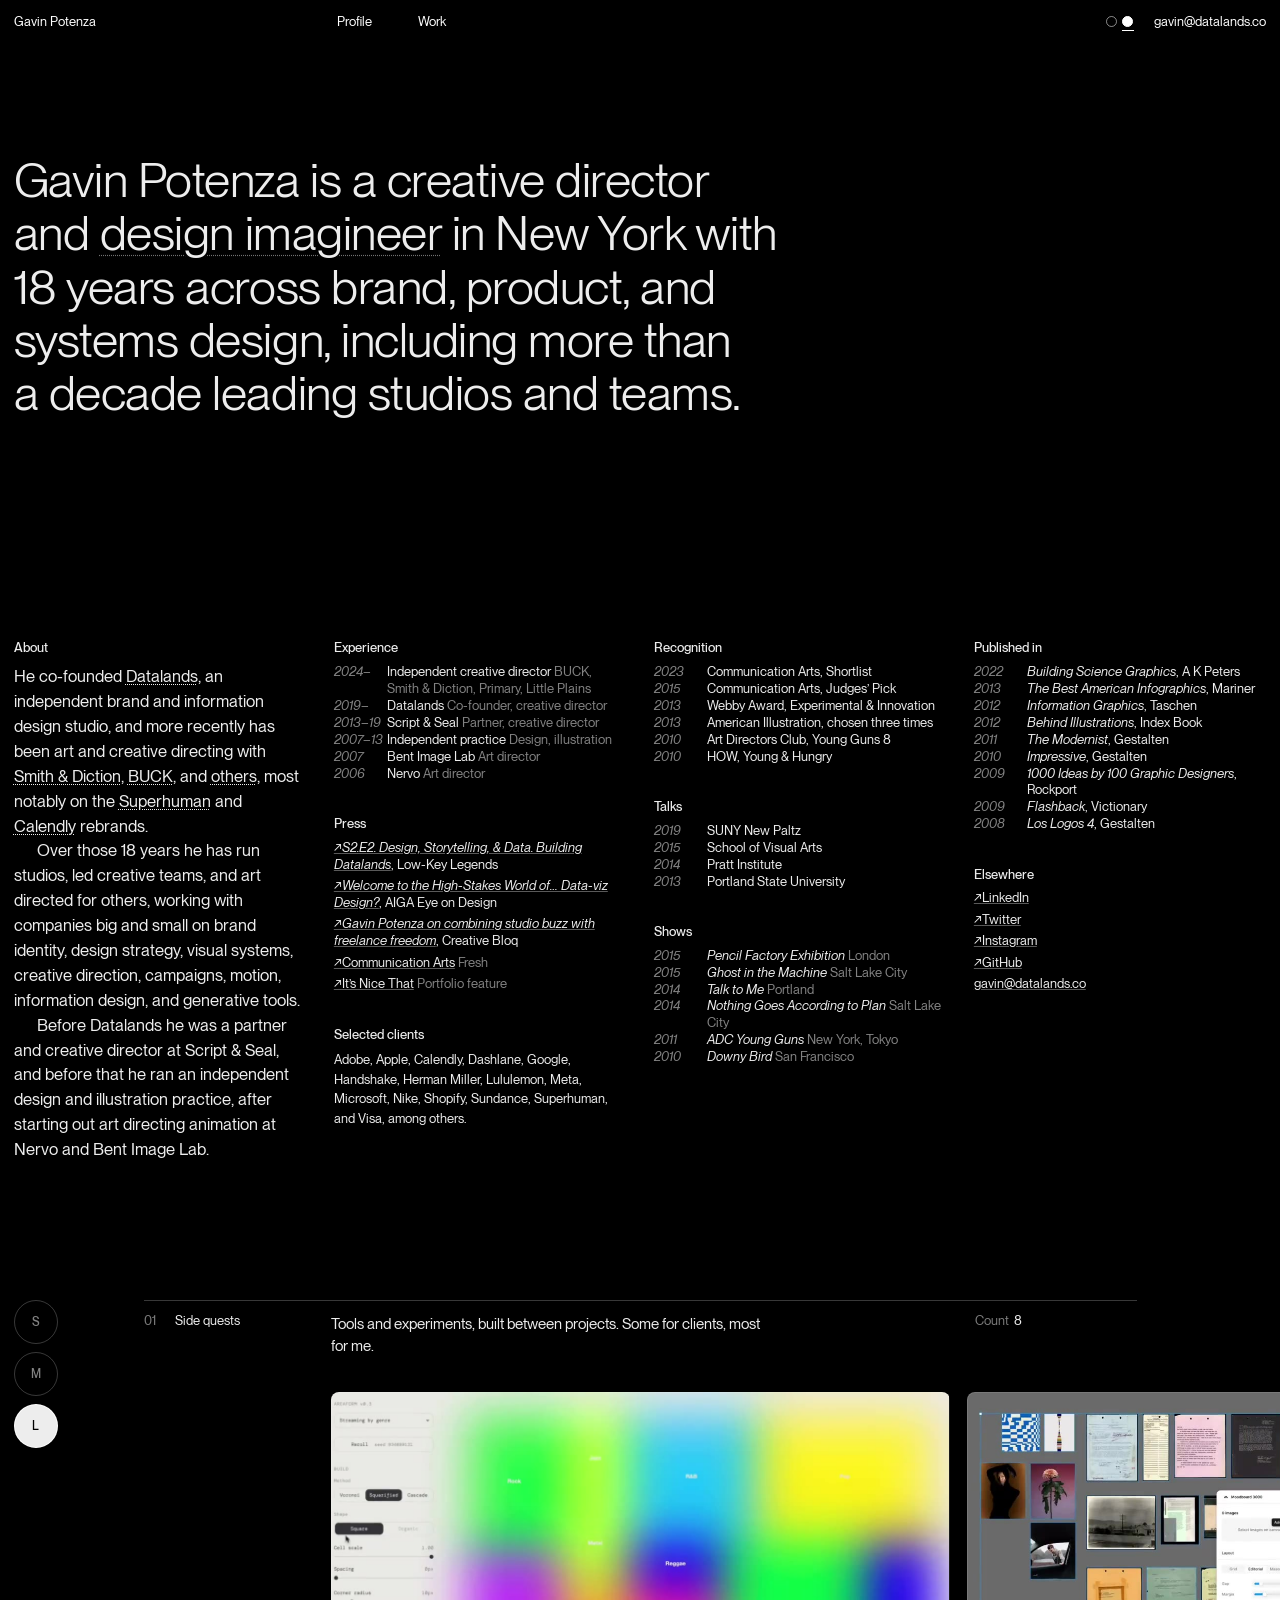
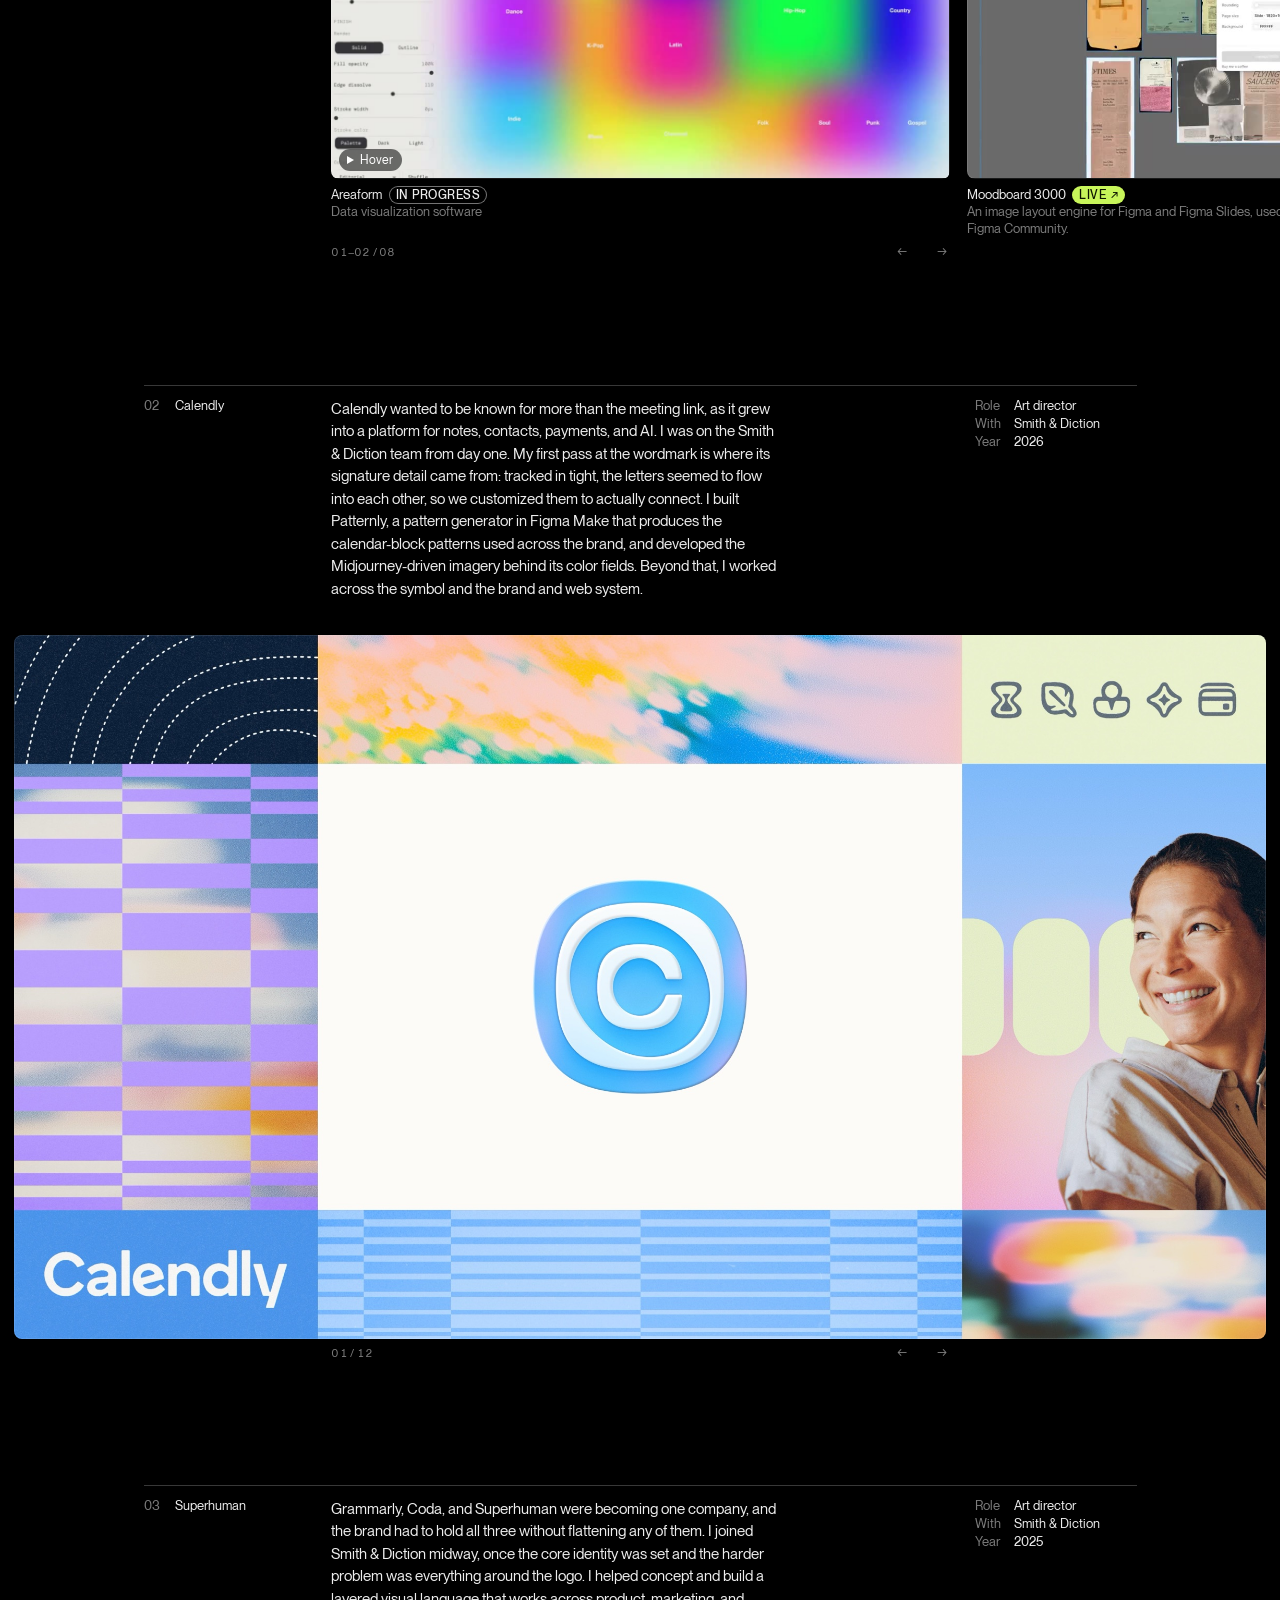
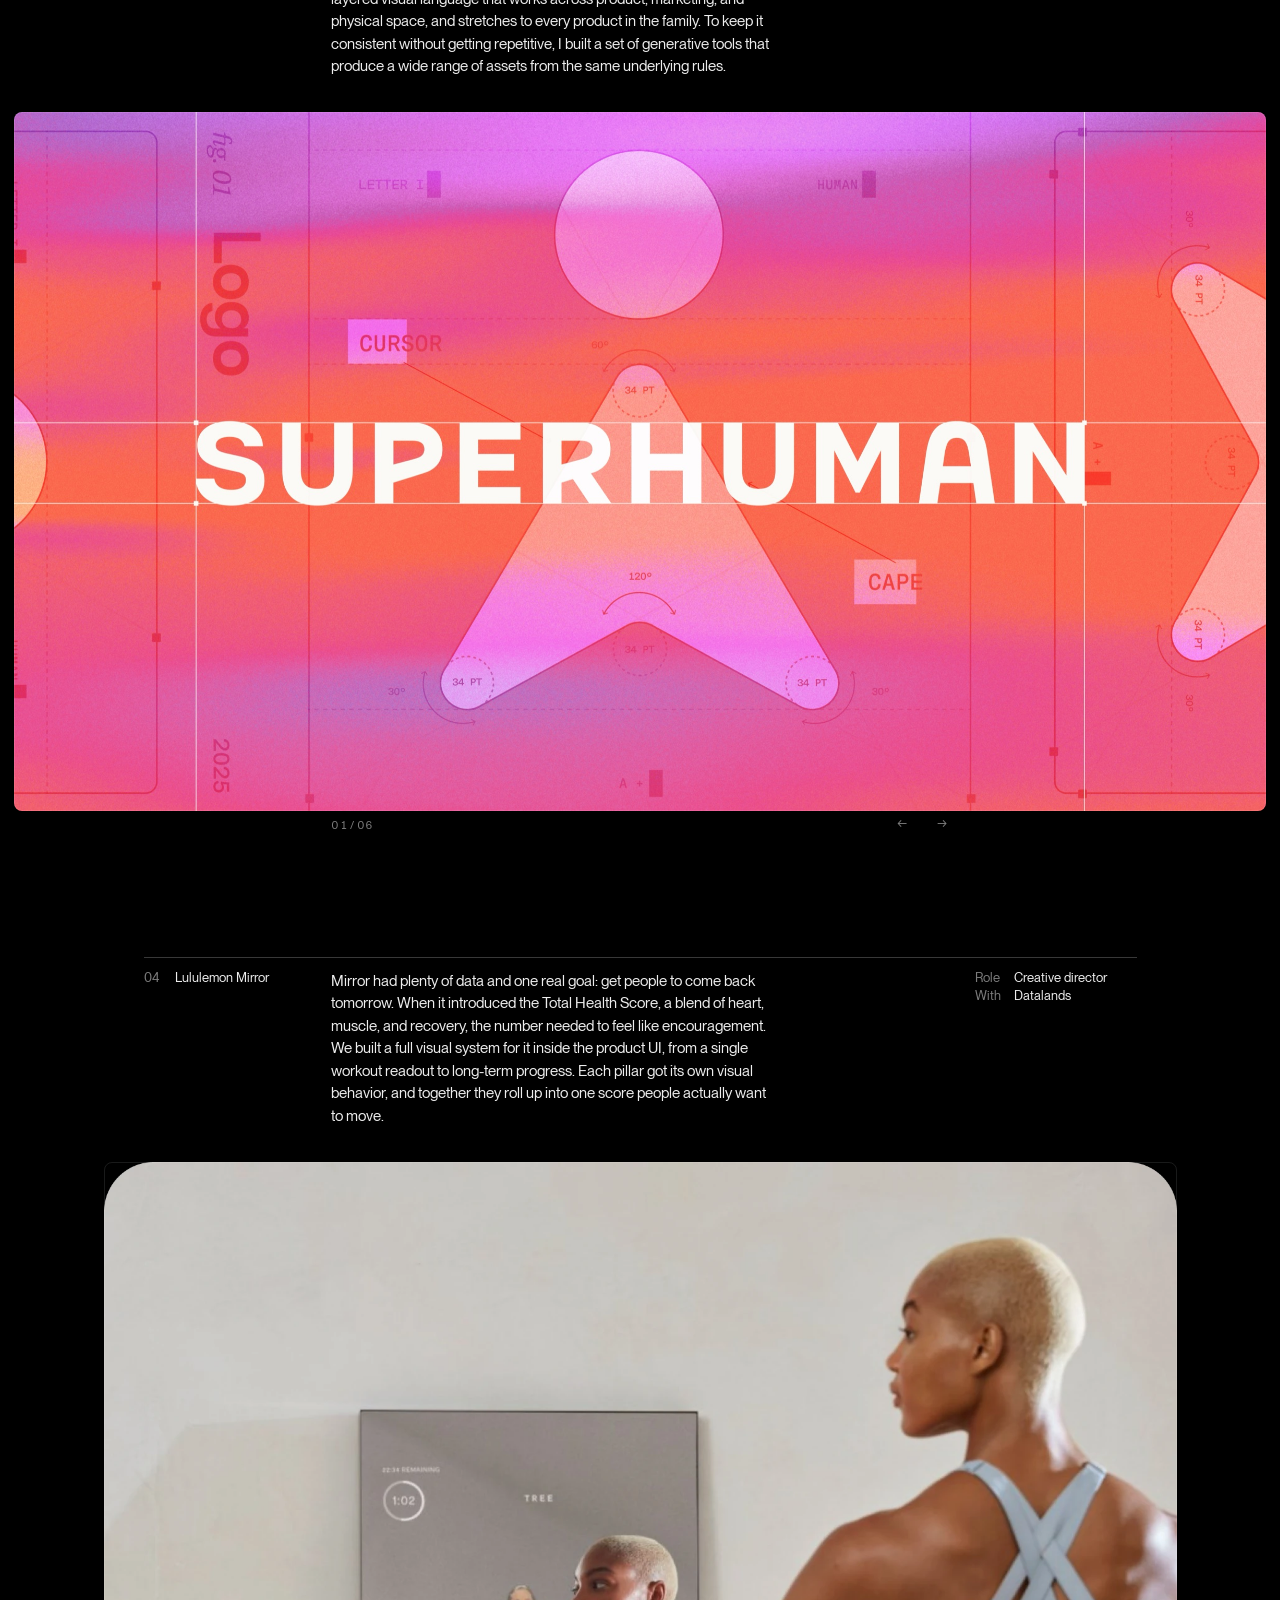
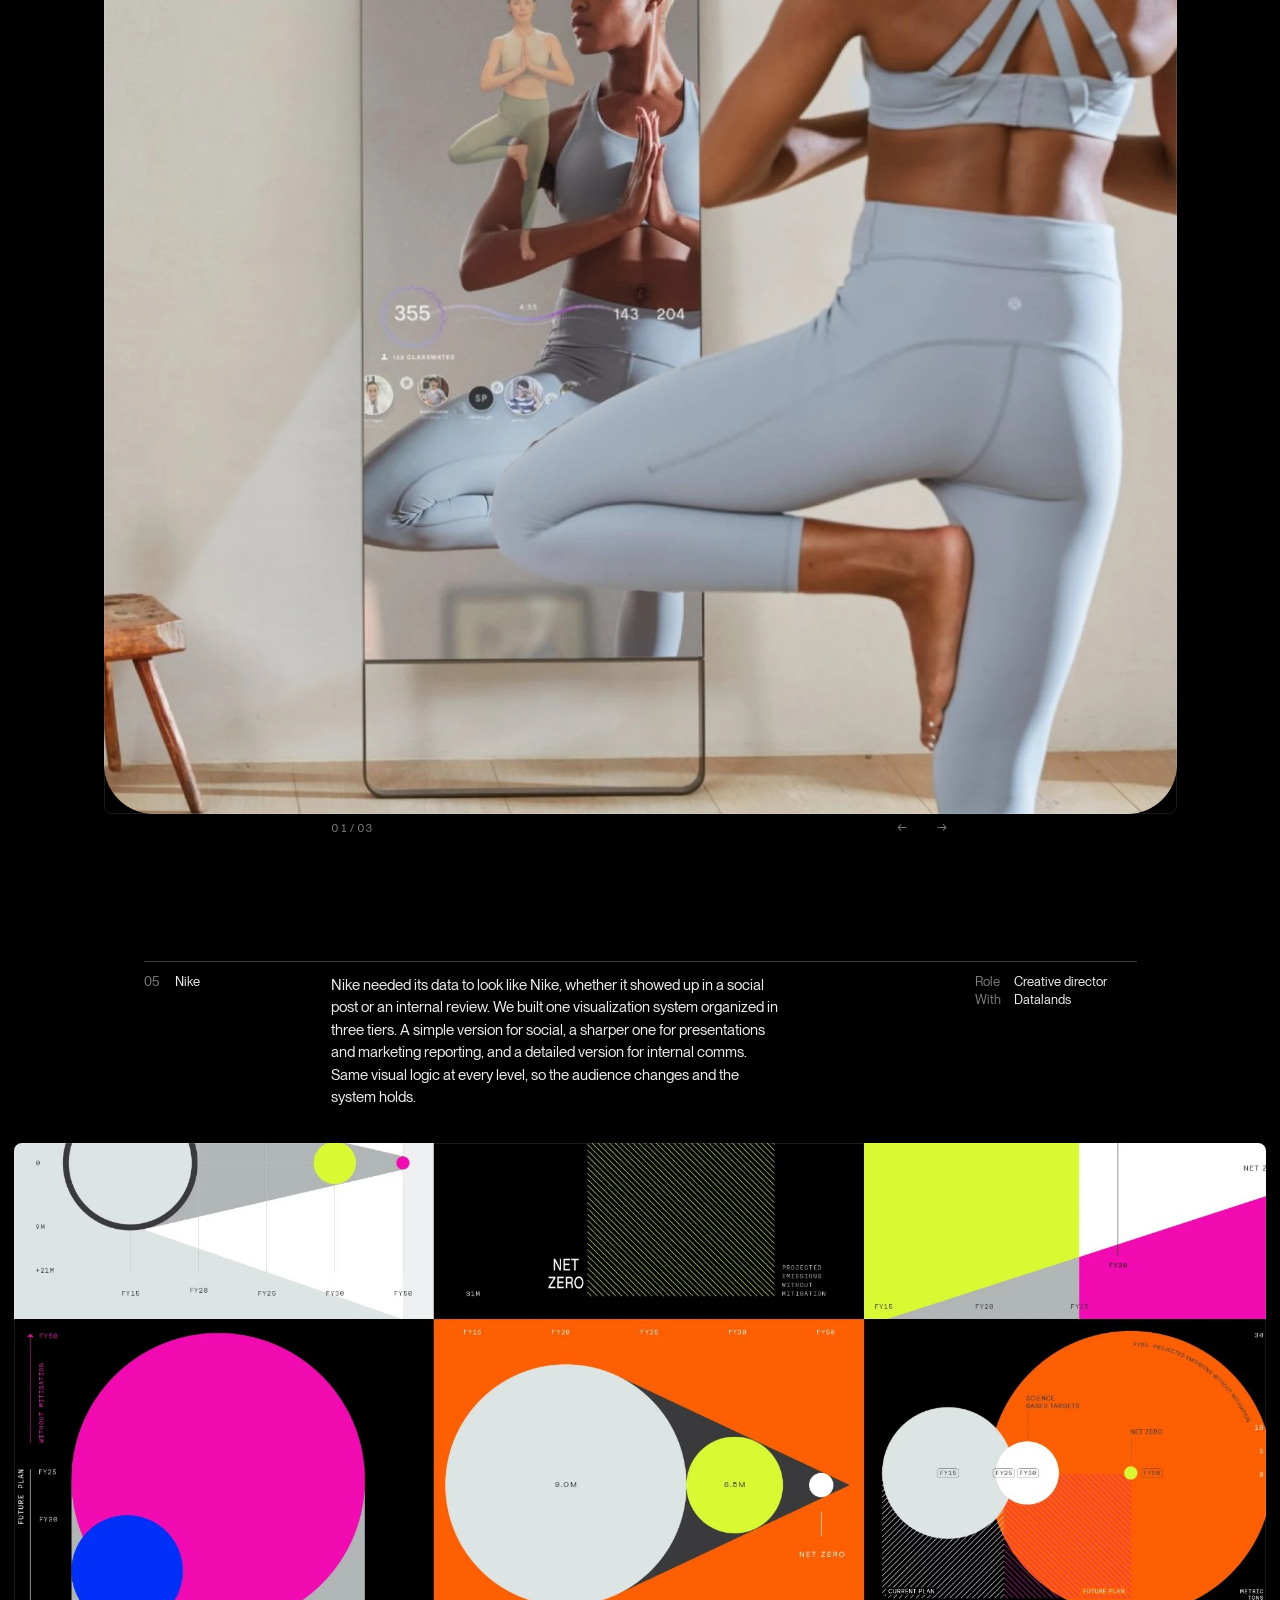
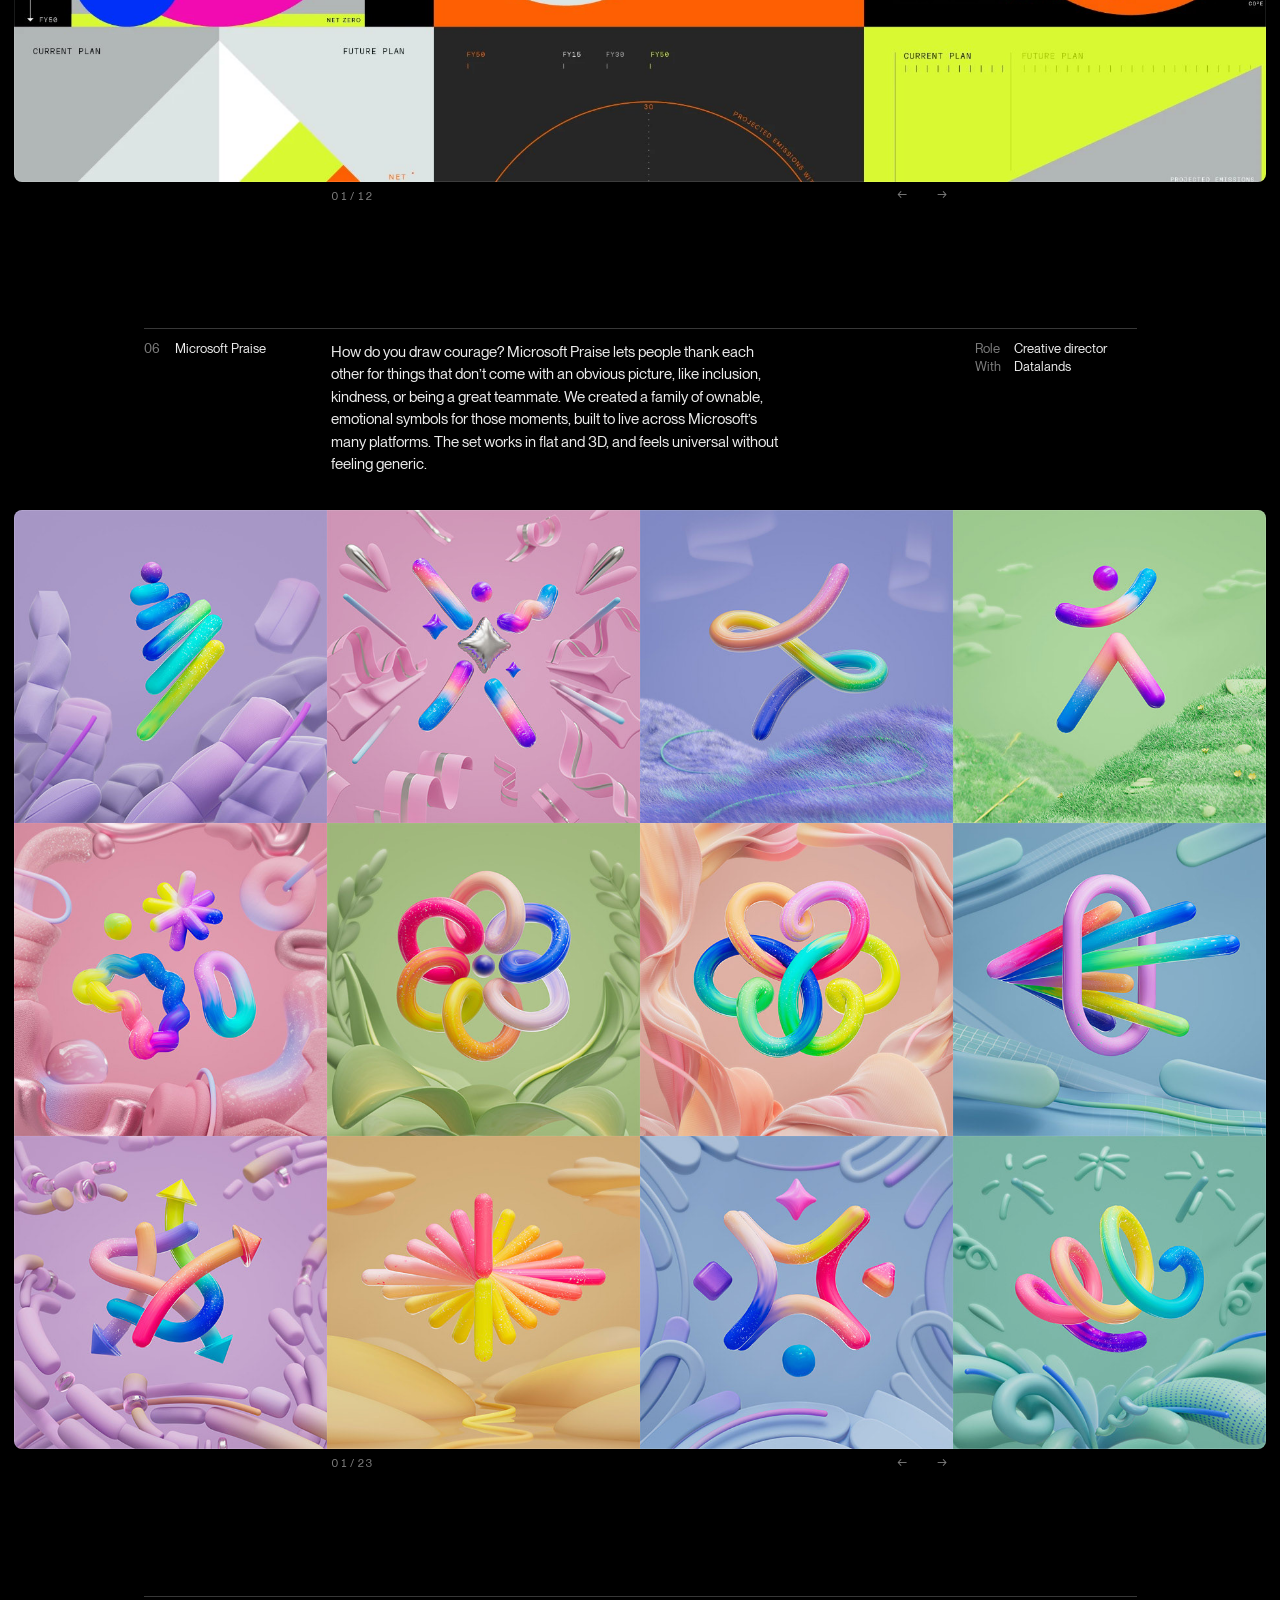
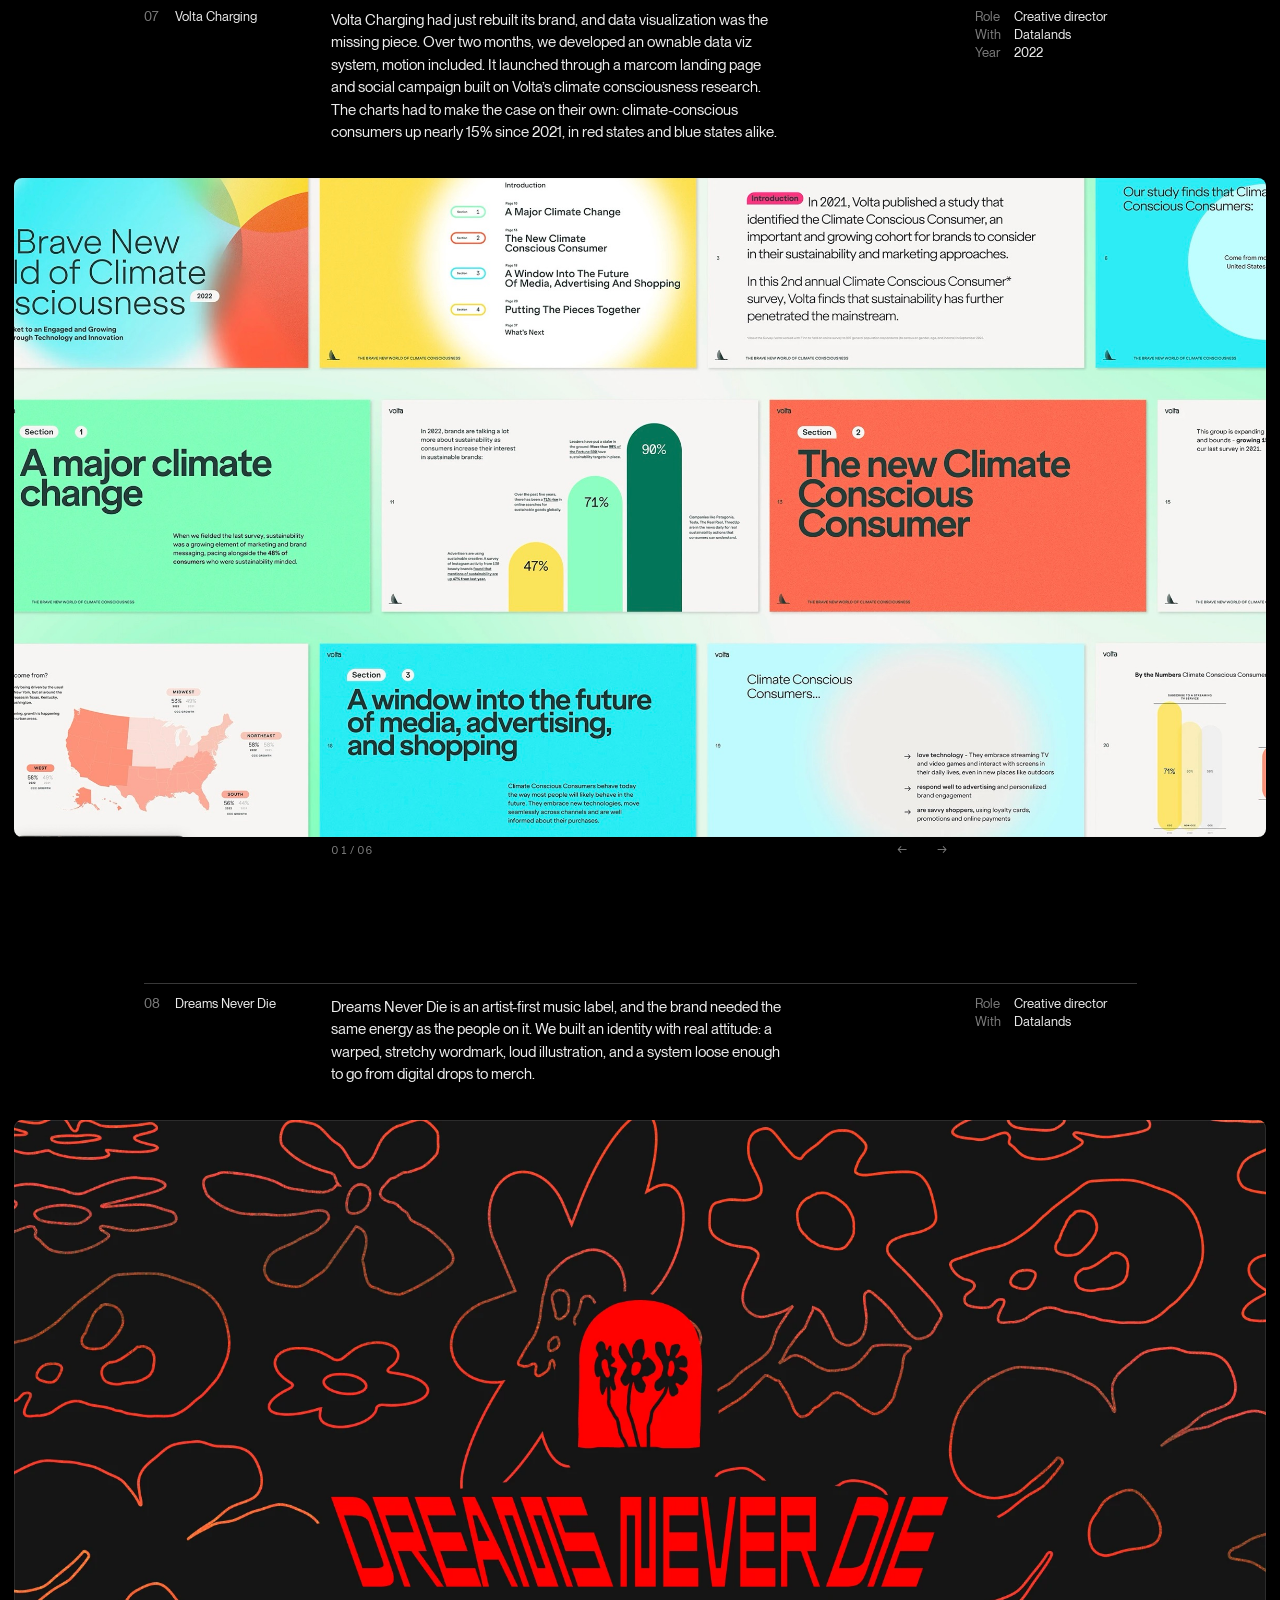
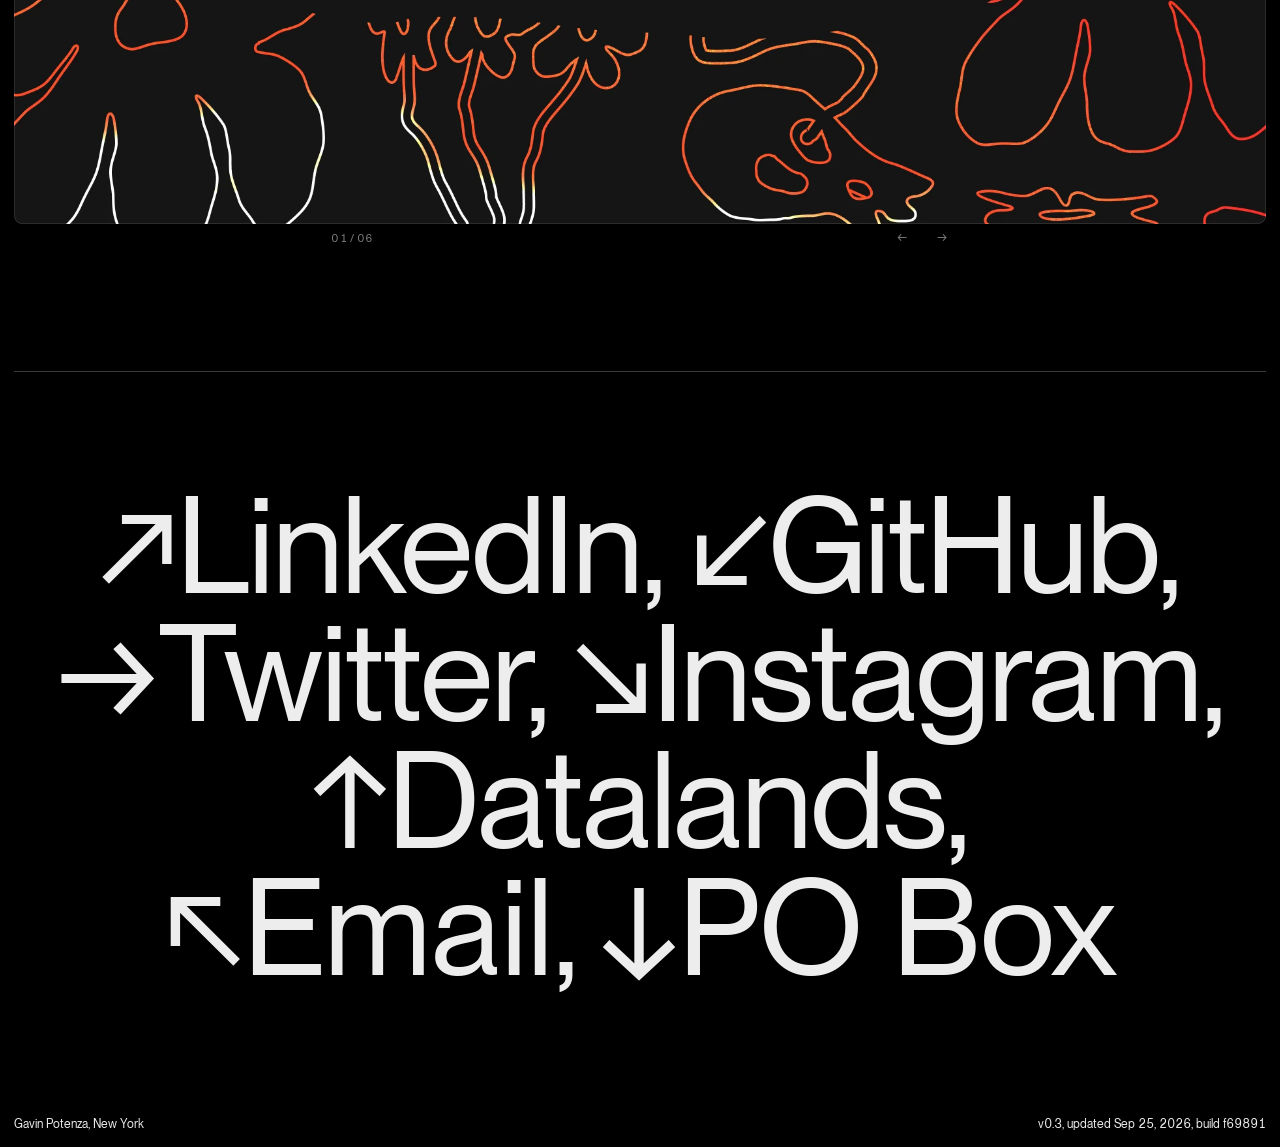
==== commit 17e60cdd: "Side quests arrows land on exact card edges (no drift where the browser doesn't re-snap); Moodboard " ====
--- a/index.html
+++ b/index.html
@@ -157,7 +157,7 @@
 <div class="tools-wrap">
 <ul class="tools alt-body" aria-label="Side quests">
 <li class="tool"><div><figure class="tool-img"><video data-src="assets/media/tools/areaform.mp4" poster="assets/media/tools/areaform-poster.jpg" muted loop playsinline preload="none" aria-hidden="true"></video><span class="tool-hint" aria-hidden="true">Hover</span></figure><span class="tool-title"><span class="tool-name" title="Areaform">Areaform</span><span class="tool-badge is-progress">In progress</span></span><span class="tool-desc">Data visualization software</span></div></li>
-<li class="tool"><a href="https://www.figma.com/community/plugin/1616902199522165388/moodboard-3000" target="_blank" rel="noopener"><figure class="tool-img"><video data-src="assets/media/tools/moodboard-3000.mp4" poster="assets/media/tools/moodboard-3000-poster.jpg" muted loop playsinline preload="none" aria-hidden="true"></video></figure><span class="tool-title"><span class="tool-name" title="Moodboard 3000">Moodboard 3000</span><span class="tool-badge is-live">Live<span class="tool-badge-arrow" aria-hidden="true">↗</span></span></span><span class="tool-desc">An image layout engine for Figma and Figma Slides, used by 4,600+ designers.</span></a></li>
+<li class="tool"><a href="https://www.figma.com/community/plugin/1616902199522165388/moodboard-3000" target="_blank" rel="noopener"><figure class="tool-img"><video data-src="assets/media/tools/moodboard-3000.mp4" poster="assets/media/tools/moodboard-3000-poster.jpg" muted loop playsinline preload="none" aria-hidden="true"></video></figure><span class="tool-title"><span class="tool-name" title="Moodboard 3000">Moodboard 3000</span><span class="tool-badge is-live">Live<span class="tool-badge-arrow" aria-hidden="true">↗</span></span></span><span class="tool-desc">An image layout engine for Figma and Figma Slides, used by 5,200+ designers. V4 is out now on Figma Community.</span></a></li>
 <li class="tool"><div><figure class="tool-img"><video data-src="assets/media/tools/patternly.mp4" poster="assets/media/tools/patternly-poster.jpg" muted loop playsinline preload="none" aria-hidden="true"></video></figure><span class="tool-title"><span class="tool-name" title="Patternly">Patternly</span></span><span class="tool-desc">Custom tool for Calendly</span></div></li>
 <li class="tool"><div><figure class="tool-img"><video data-src="assets/media/tools/superdots.mp4" poster="assets/media/tools/superdots-poster.jpg" muted loop playsinline preload="none" aria-hidden="true"></video></figure><span class="tool-title"><span class="tool-name" title="Superdots">Superdots</span></span><span class="tool-desc">Custom tool for Superhuman</span></div></li>
 <li class="tool"><div><figure class="tool-img"><video data-src="assets/media/tools/superflow.mp4" poster="assets/media/tools/superflow-poster.jpg" muted loop playsinline preload="none" aria-hidden="true"></video></figure><span class="tool-title"><span class="tool-name" title="Superflow">Superflow</span></span><span class="tool-desc">Custom tool for Superhuman</span></div></li>
--- a/assets/css/site.css
+++ b/assets/css/site.css
@@ -38,6 +38,9 @@
   --accent: oklch(0.56 0.29 269);              /* brand blue, changelog overlay only */
   --live: #c8f55a;                             /* status: live. Signal lime, used for nothing else */
   --on-live: #0d1400;
+  --glow-1: var(--live);                                         /* Live badge glow: inner, middle, outer */
+  --glow-2: color-mix(in srgb, var(--live) 60%, transparent);
+  --glow-3: color-mix(in srgb, var(--live) 25%, transparent);
   /* every hover change on the site: 200ms on the standard curve (the same as the profile toggles) */
   --hover: .2s cubic-bezier(.4, 0, .2, 1);                          /* text on --live: 15.9:1 */
 }
@@ -51,6 +54,9 @@
   --underline-soft: rgba(0, 0, 0, .45);
   --well: rgba(0, 0, 0, .05);
   --img-outline: oklch(0 0 0 / .1);           /* pure black in light */
+  --glow-1: var(--live);                                         /* lime on paper needs more to read */
+  --glow-2: color-mix(in srgb, var(--live) 85%, transparent);
+  --glow-3: color-mix(in srgb, var(--live) 45%, transparent);
   --soft: .65;    /* 5.0:1 on paper */
   --faint: .65;   /* 5.0:1 */
 }
@@ -268,11 +274,12 @@
   grid-auto-columns: var(--w);
   overflow-x: auto; overscroll-behavior-x: contain;
   scroll-snap-type: x mandatory; scrollbar-width: none;
+  padding-block-end: 48px; margin-block-end: -48px;   /* room below the cards so the Live glow isn't clipped by the scroll area; nothing moves */
 }
 .tools::-webkit-scrollbar { display: none; }
 .arc[data-size="s"] .tools { --w: 21.3vw; }
 .arc[data-size="l"] .tools { --w: 48.3vw; }
-.tools-bar { margin-top: .9em; }
+.tools-bar { position: relative; z-index: 1; margin-top: .9em; }   /* above the row's glow room, so the arrows stay clickable */
 .tool { scroll-snap-align: start; }
 .tool > a, .tool > div { display: flex; flex-direction: column; }
 .tool-img { position: relative; margin: 0 0 .6em; aspect-ratio: 16 / 10; overflow: hidden; border-radius: 8px; background: var(--well); }
@@ -290,13 +297,14 @@
   white-space: nowrap; text-box: trim-both cap alphabetic;   /* letters sit centred in the pill, not low */
 }
 .tool-badge.is-live { position: relative; z-index: 0; background: var(--live); color: var(--on-live); transition: scale .4s cubic-bezier(.4, 0, .2, 1); }
-/* a linked card's Live badge glows when the card is hovered or focused: the badge grows 15% and a lime
-   halo grows out to 1.3× its size, then both shrink back in on leave. Same curve as every hover, at
-   twice the duration (.4s) so the glow reads as a slow swell. */
+/* a linked card's Live badge glows when the card is hovered or focused: the badge grows 15% and a soft
+   lime glow spreads evenly around its edge (layered shadows, so a wide pill isn't stretched). The glow
+   fades in slowly (.6s) and out quicker (.3s), on the same curve as every hover. */
 .tool-badge.is-live::before {
   content: ""; position: absolute; inset: 0; z-index: -1; border-radius: inherit; pointer-events: none;
-  background: var(--live); filter: blur(4px); opacity: 0;
-  transition: opacity .4s cubic-bezier(.4, 0, .2, 1), scale .4s cubic-bezier(.4, 0, .2, 1);
+  opacity: 0;
+  box-shadow: 0 0 0 0 transparent, 0 0 0 0 transparent, 0 0 0 0 transparent;
+  transition: opacity .3s cubic-bezier(.4, 0, .2, 1), box-shadow .3s cubic-bezier(.4, 0, .2, 1);   /* fading out */
 }
 .tool-badge-arrow { margin-inline-start: .35em; }   /* a clear gap: the font's word space all but vanishes at badge size */
 .tool-badge.is-progress { box-shadow: inset 0 0 0 1px var(--underline); color: var(--fg); }
@@ -427,16 +435,14 @@
   .tool-img img { transition: scale var(--hover); }
 }
 @media (hover: hover) {
-  .tool > a:hover .tool-badge.is-live::before { opacity: 1; }
-}
-.tool > a:focus-visible .tool-badge.is-live::before { opacity: 1; }
+  .tool > a:hover .tool-badge.is-live::before { opacity: 1; box-shadow: 0 0 6px 1px var(--glow-1), 0 0 18px 5px var(--glow-2), 0 0 36px 10px var(--glow-3); transition-duration: .6s;   /* fading in: slow */ }
+}
+.tool > a:focus-visible .tool-badge.is-live::before { opacity: 1; box-shadow: 0 0 6px 1px var(--glow-1), 0 0 18px 5px var(--glow-2), 0 0 36px 10px var(--glow-3); transition-duration: .6s;   /* fading in: slow */ }
 @media (prefers-reduced-motion: no-preference) {
   .tool > a:focus-visible .tool-badge.is-live { scale: 1.15; }
-  .tool > a:focus-visible .tool-badge.is-live::before { scale: 1.3; }   /* reduced motion: the glow fades in place */
 }
 @media (prefers-reduced-motion: no-preference) and (hover: hover) {
   .tool > a:hover .tool-badge.is-live { scale: 1.15; }
-  .tool > a:hover .tool-badge.is-live::before { scale: 1.3; }
   .tool > a:hover .tool-img img { scale: 1.03; }
 }
 @media (prefers-reduced-motion: reduce) {
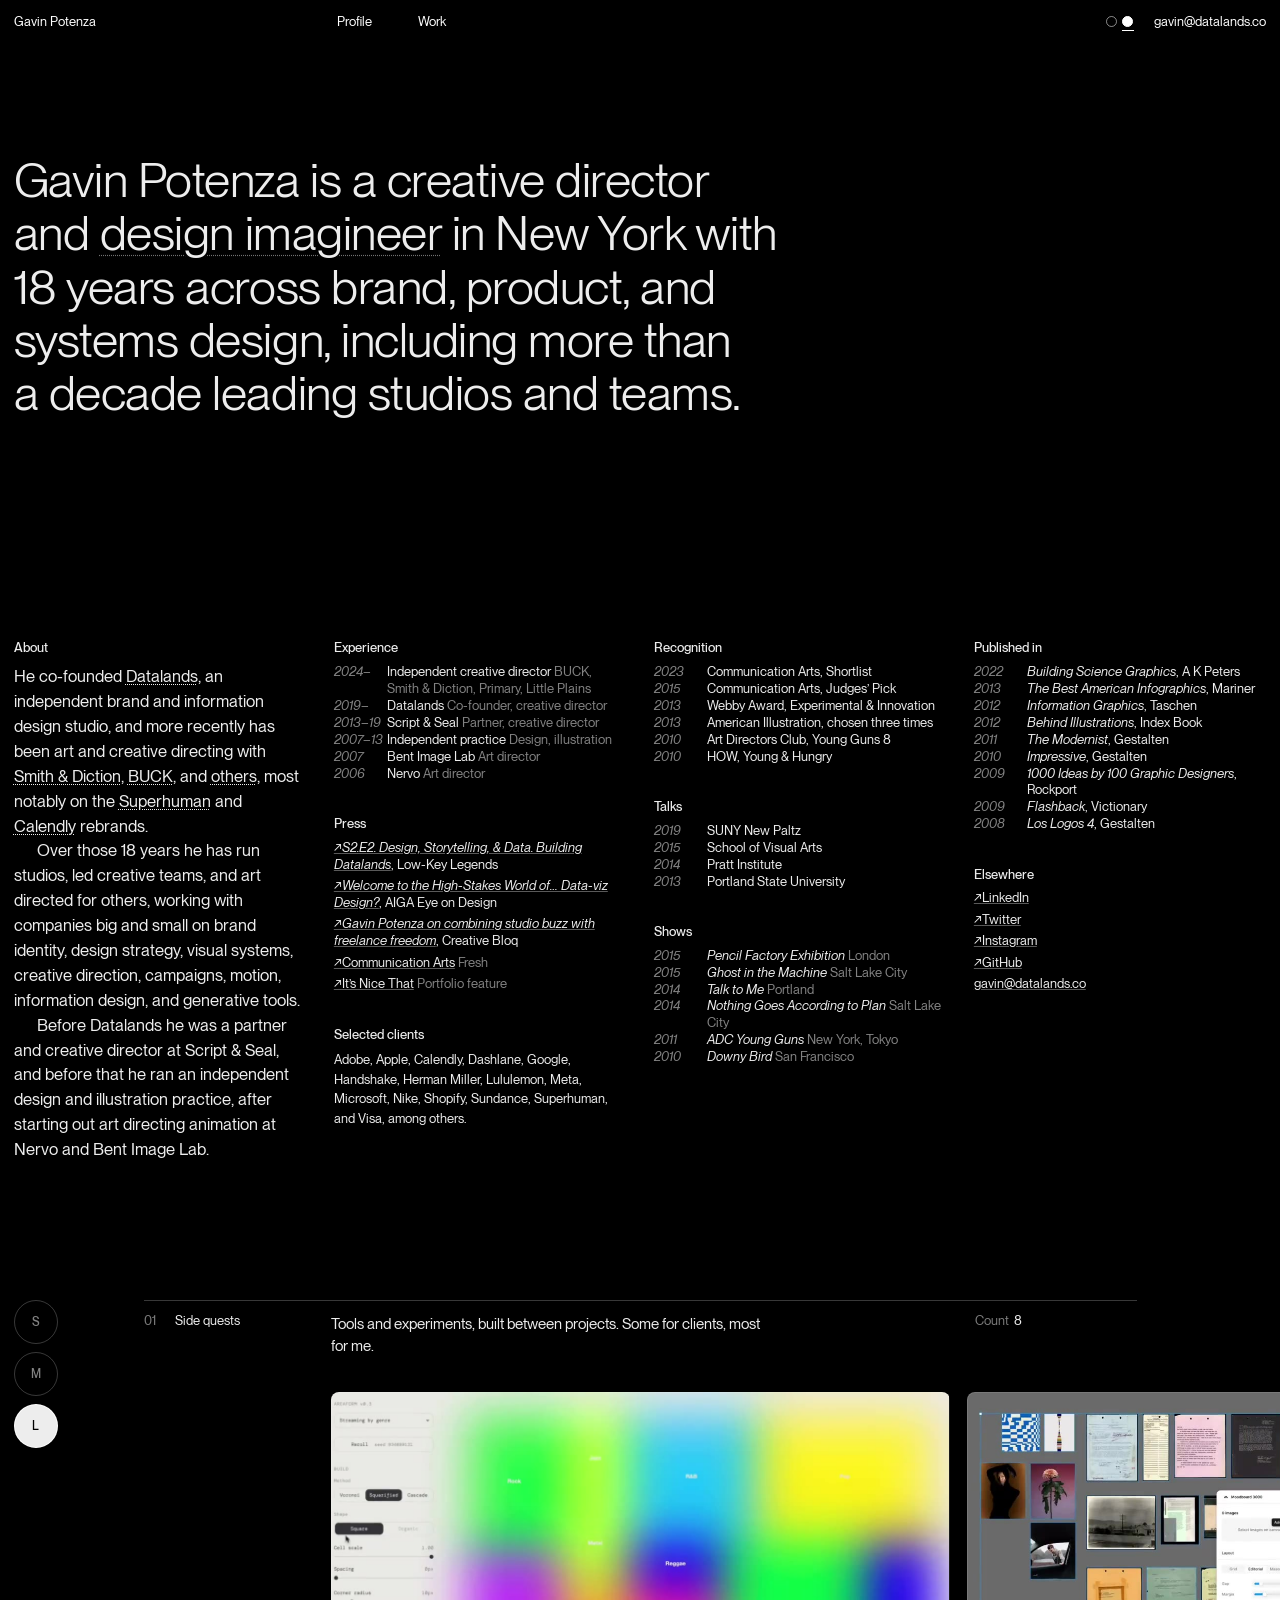
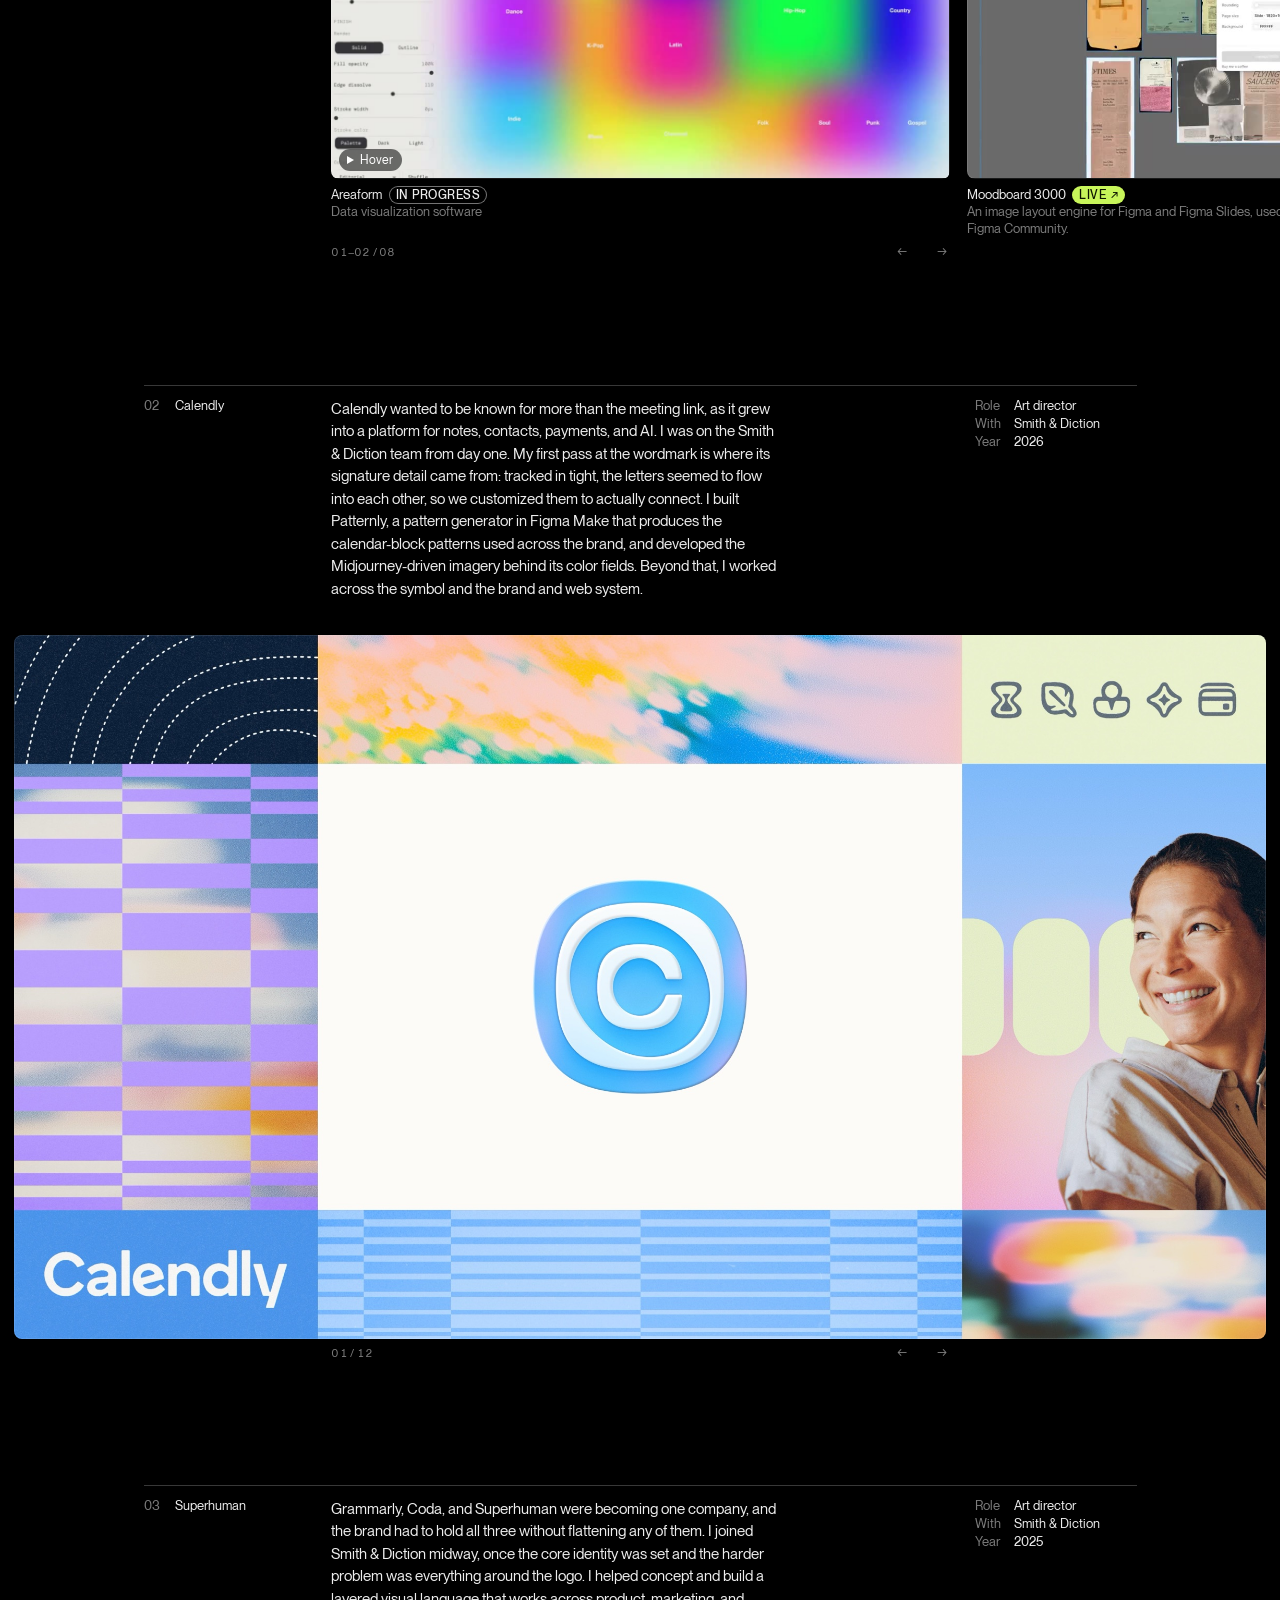
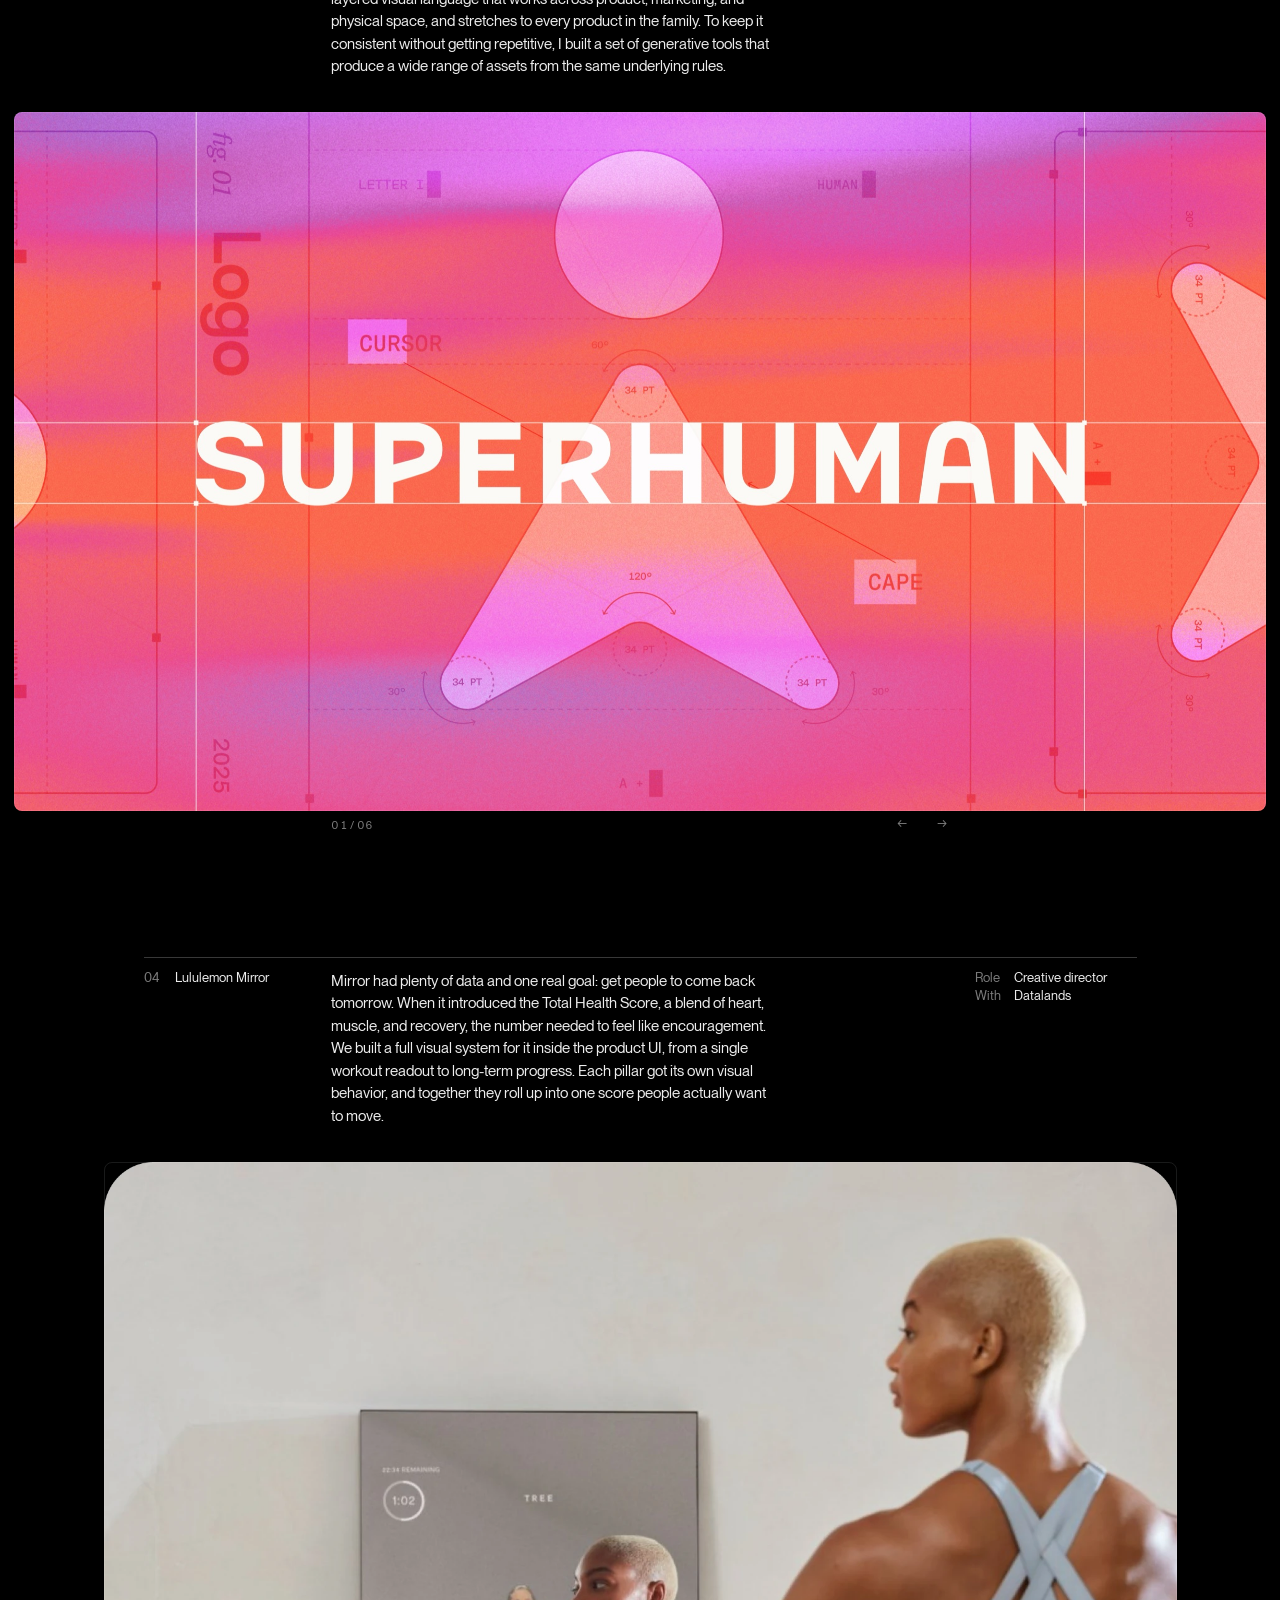
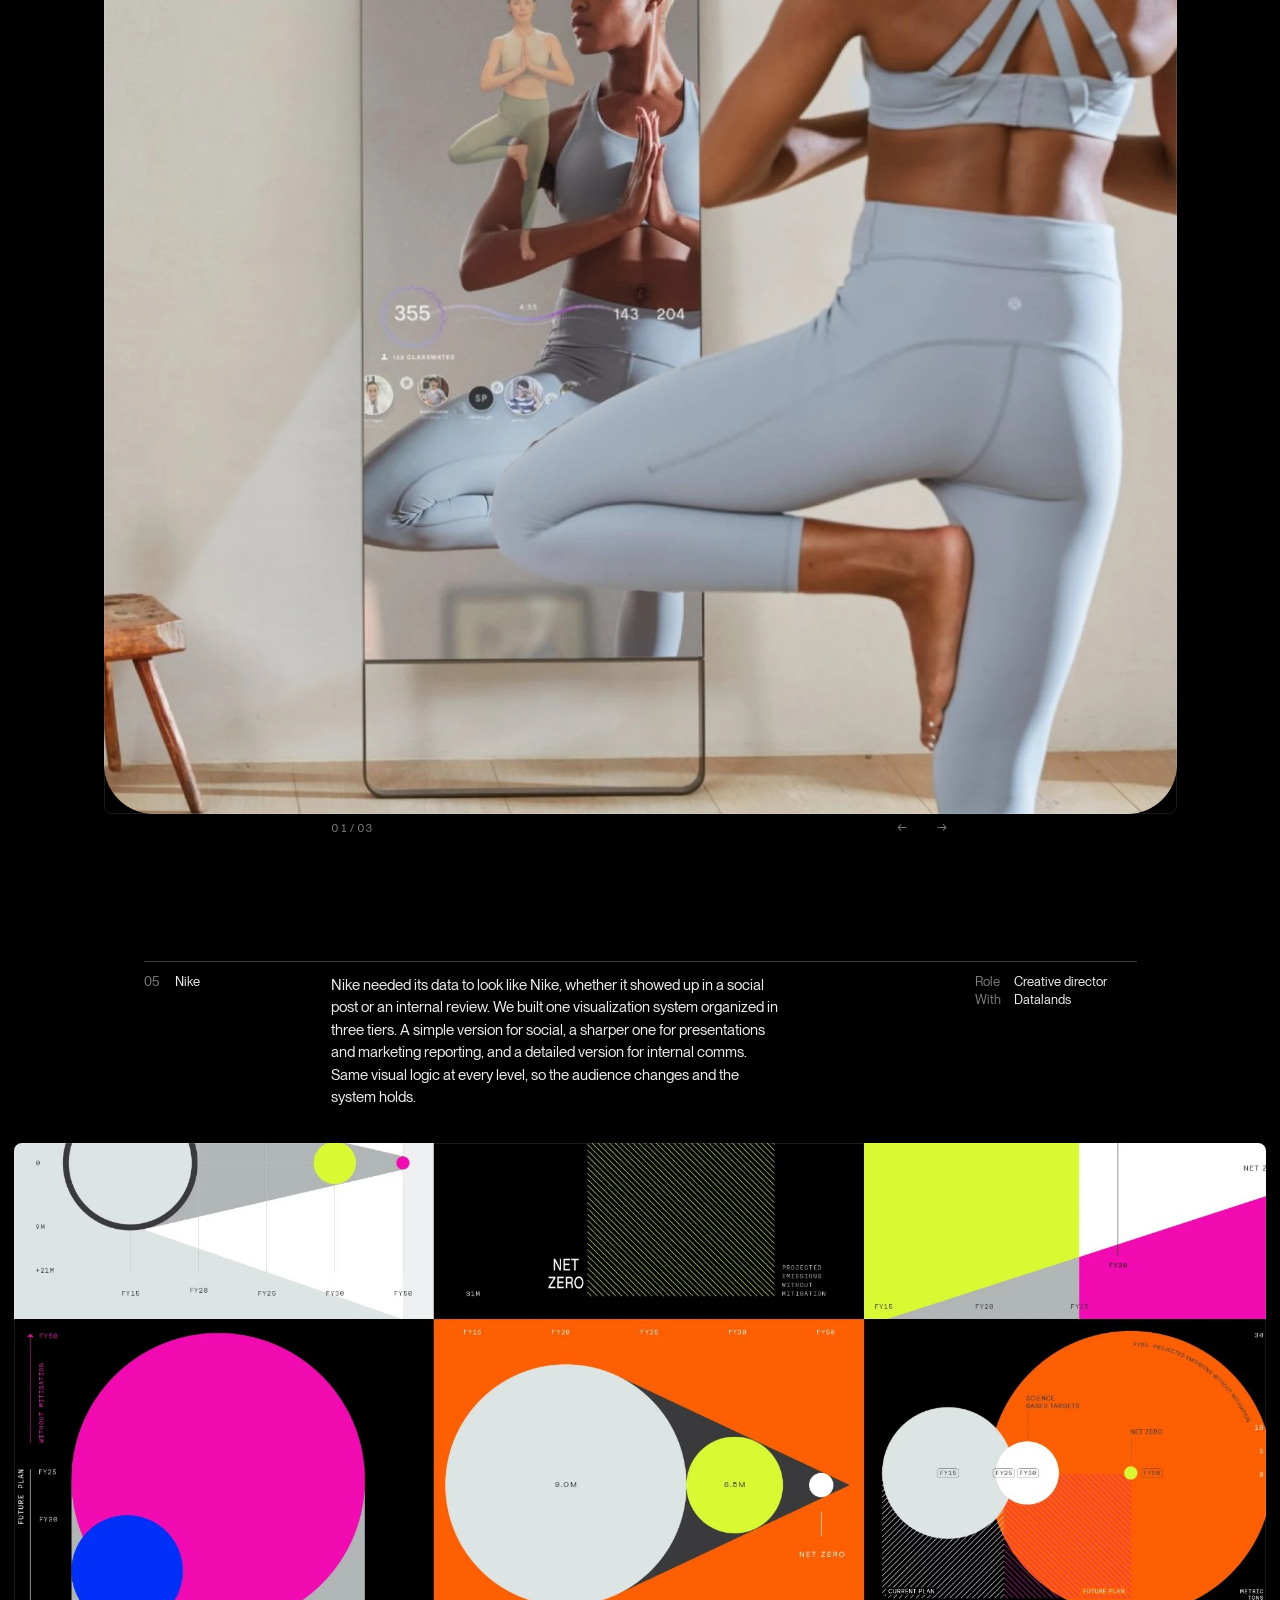
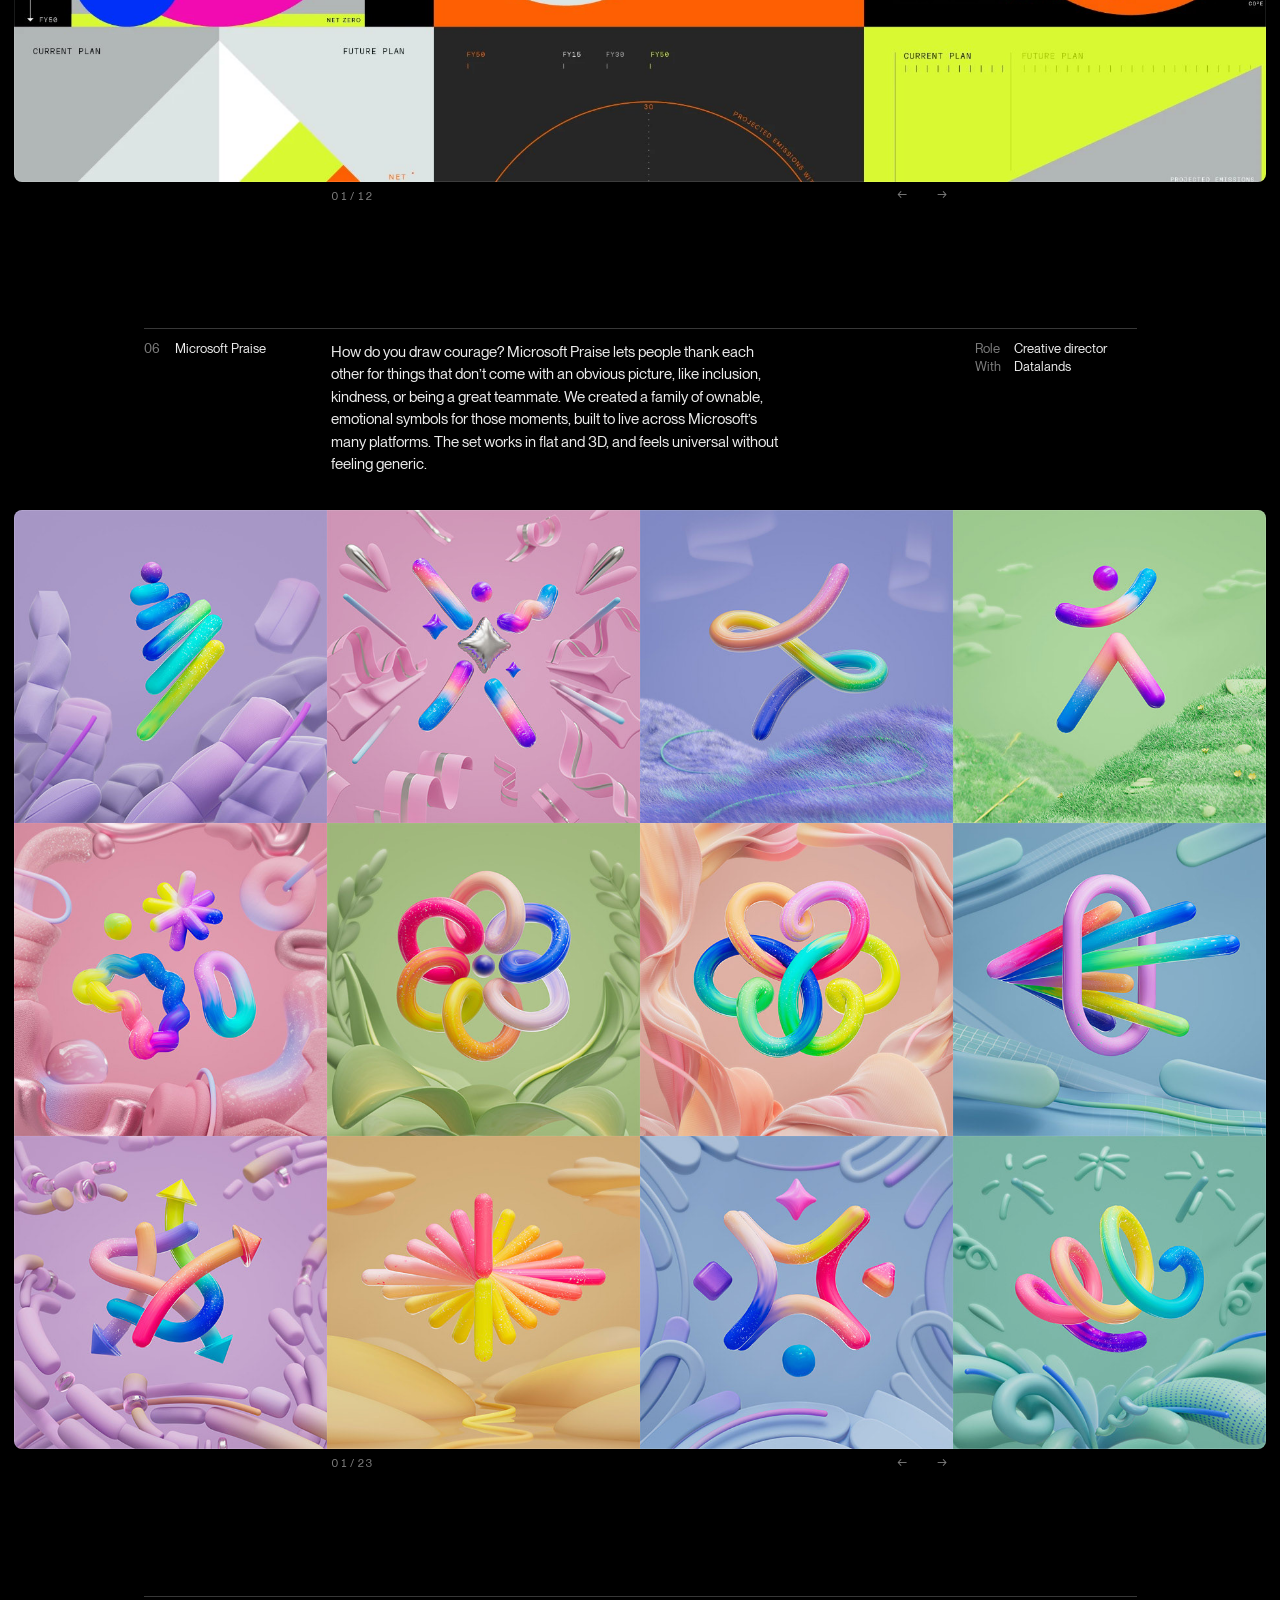
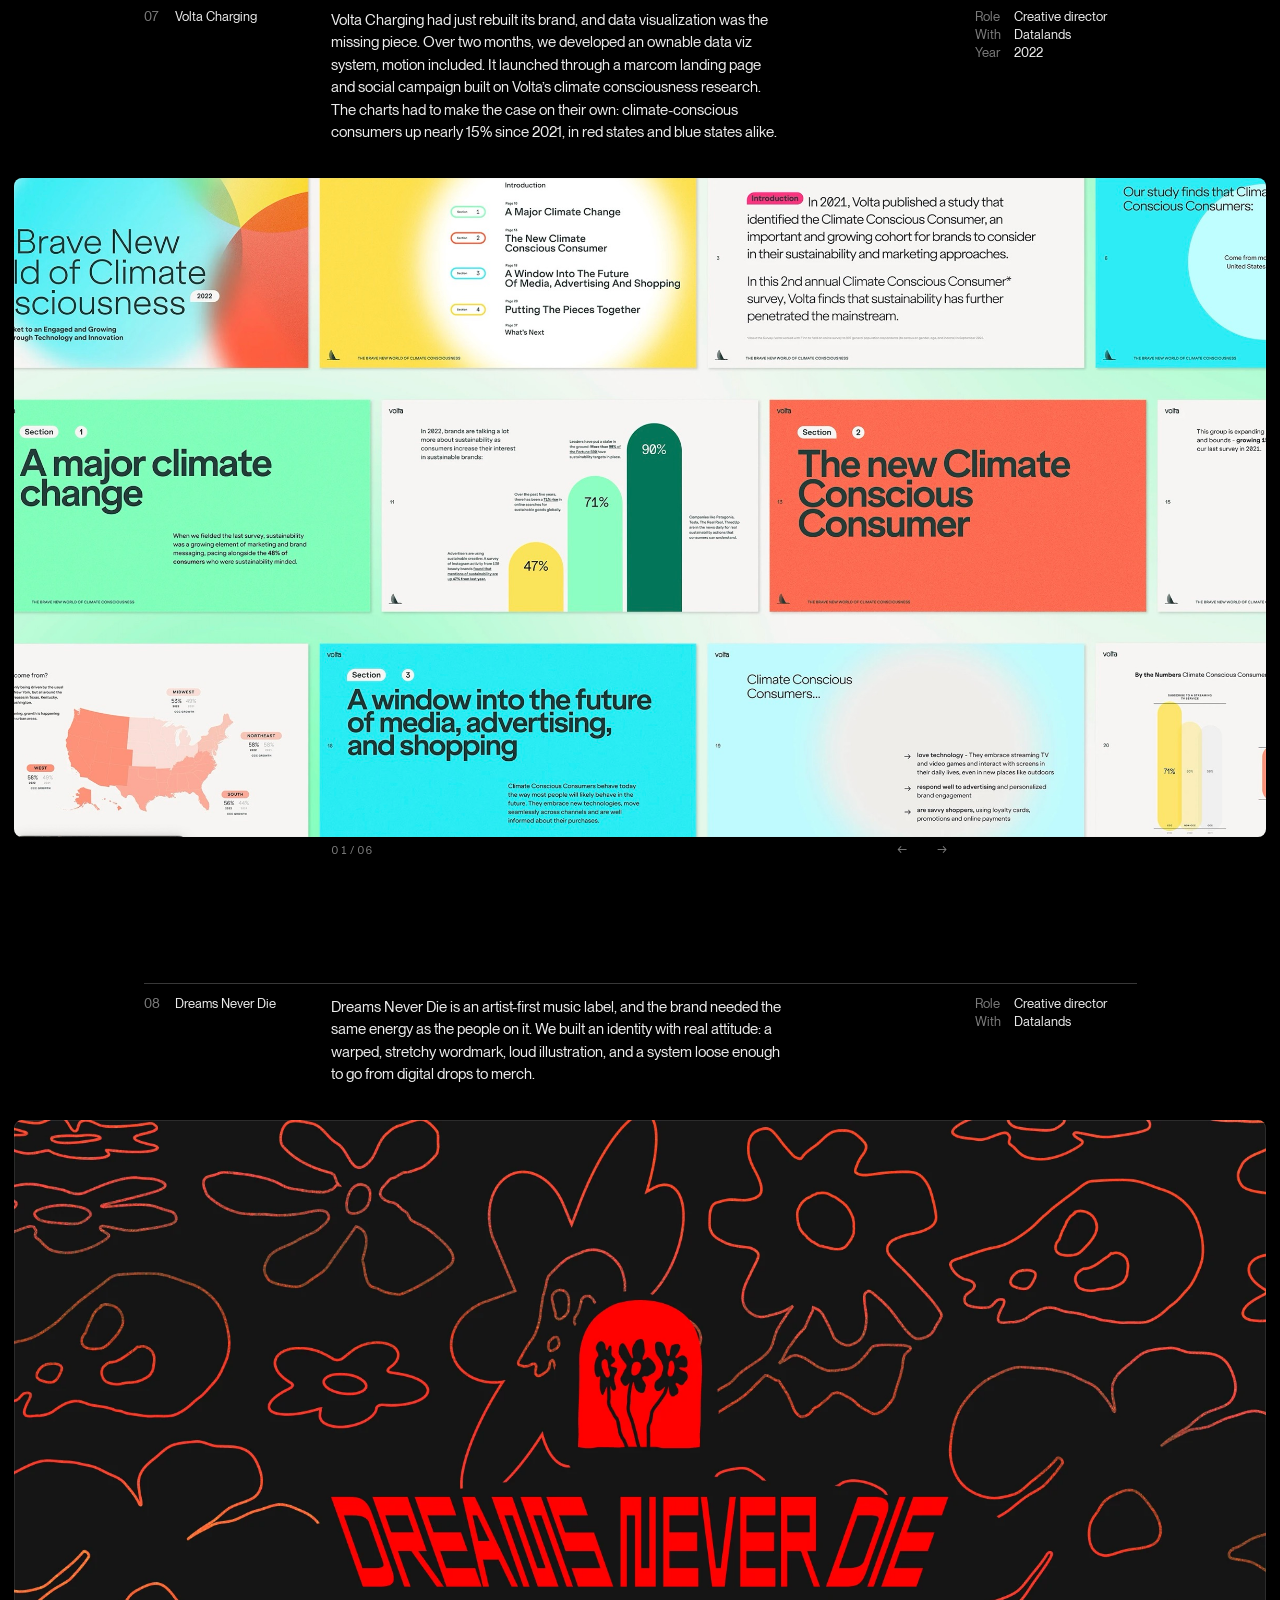
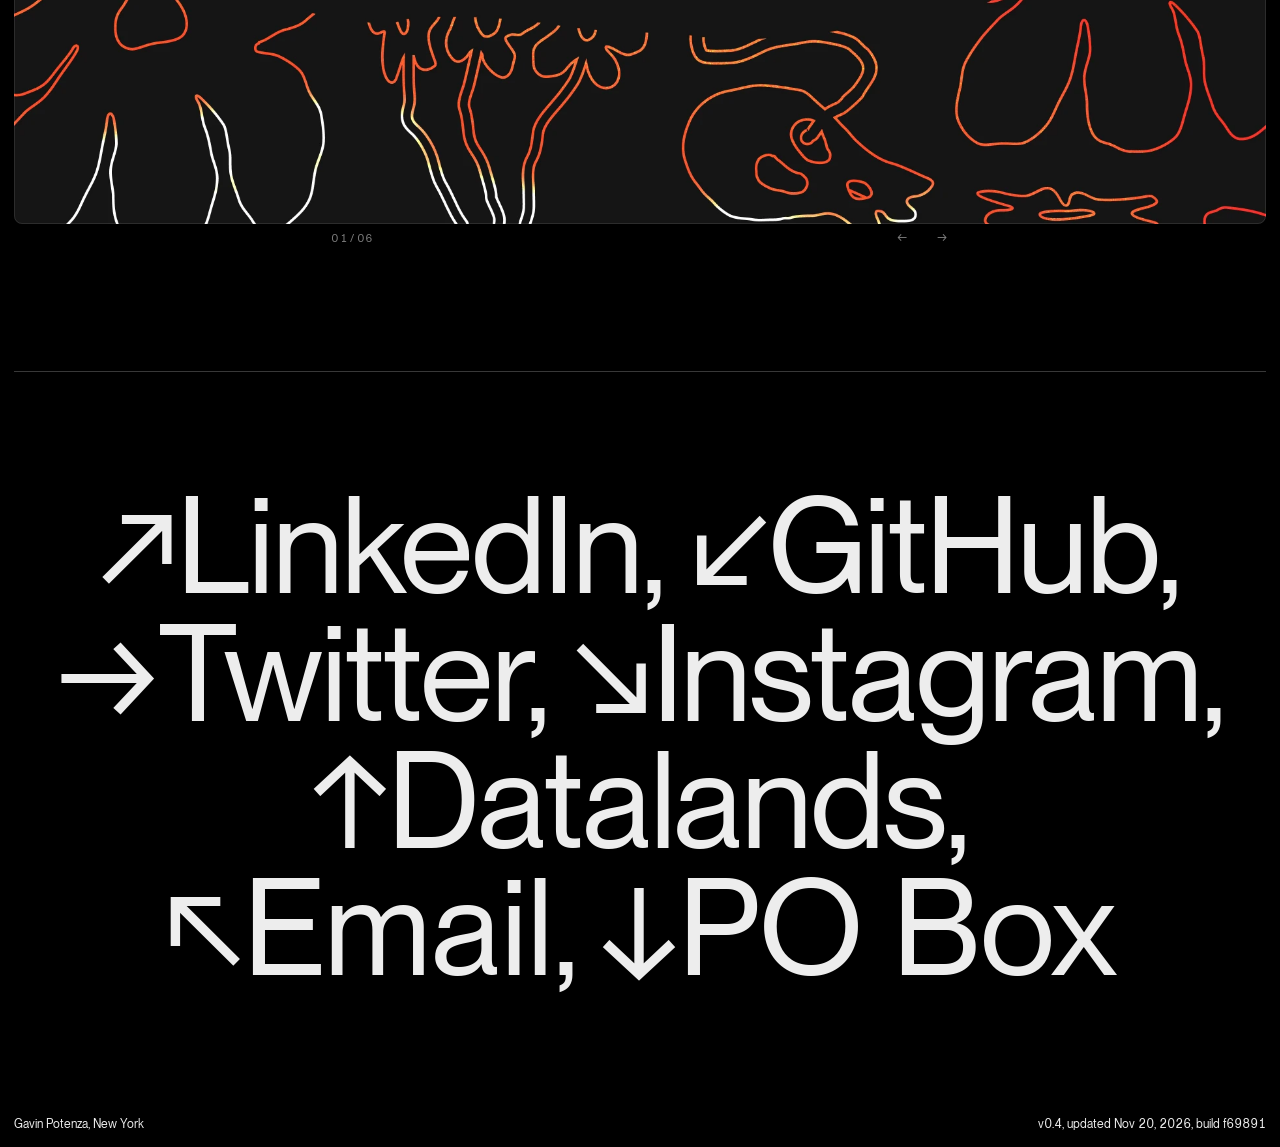
==== commit 9a6f59b3: "v0.4: new typeface, works on phones" ====
--- a/index.html
+++ b/index.html
@@ -346,10 +346,11 @@
 </div>
 </div>
 
-<div class="ft-base" data-updated="2026-09-25" data-version="0.3">
+<div class="ft-base" data-updated="2026-11-20" data-version="0.4">
 <span>Gavin Potenza, New York</span>
-<button class="ft-meta" type="button" aria-expanded="false">v0.3</button>
+<button class="ft-meta" type="button" aria-expanded="false">v0.4</button>
 <span class="ft-entries" hidden>
+<span class="e changelog"><span class="v">v0.4</span><span class="t">New typeface. Works on phones now. Mostly.</span></span>
 <span class="e changelog"><span class="v">v0.3</span><span class="t">Side quests moved to the front. Added a light mode. Nobody asked.</span></span>
 <span class="e changelog"><span class="v">v0.2</span><span class="t">Cut five projects and every Details drawer. Better.</span></span>
 <span class="e changelog"><span class="v">v0.1</span><span class="t">Left Cargo. Hand-built, hosted on Cloudflare.</span></span>
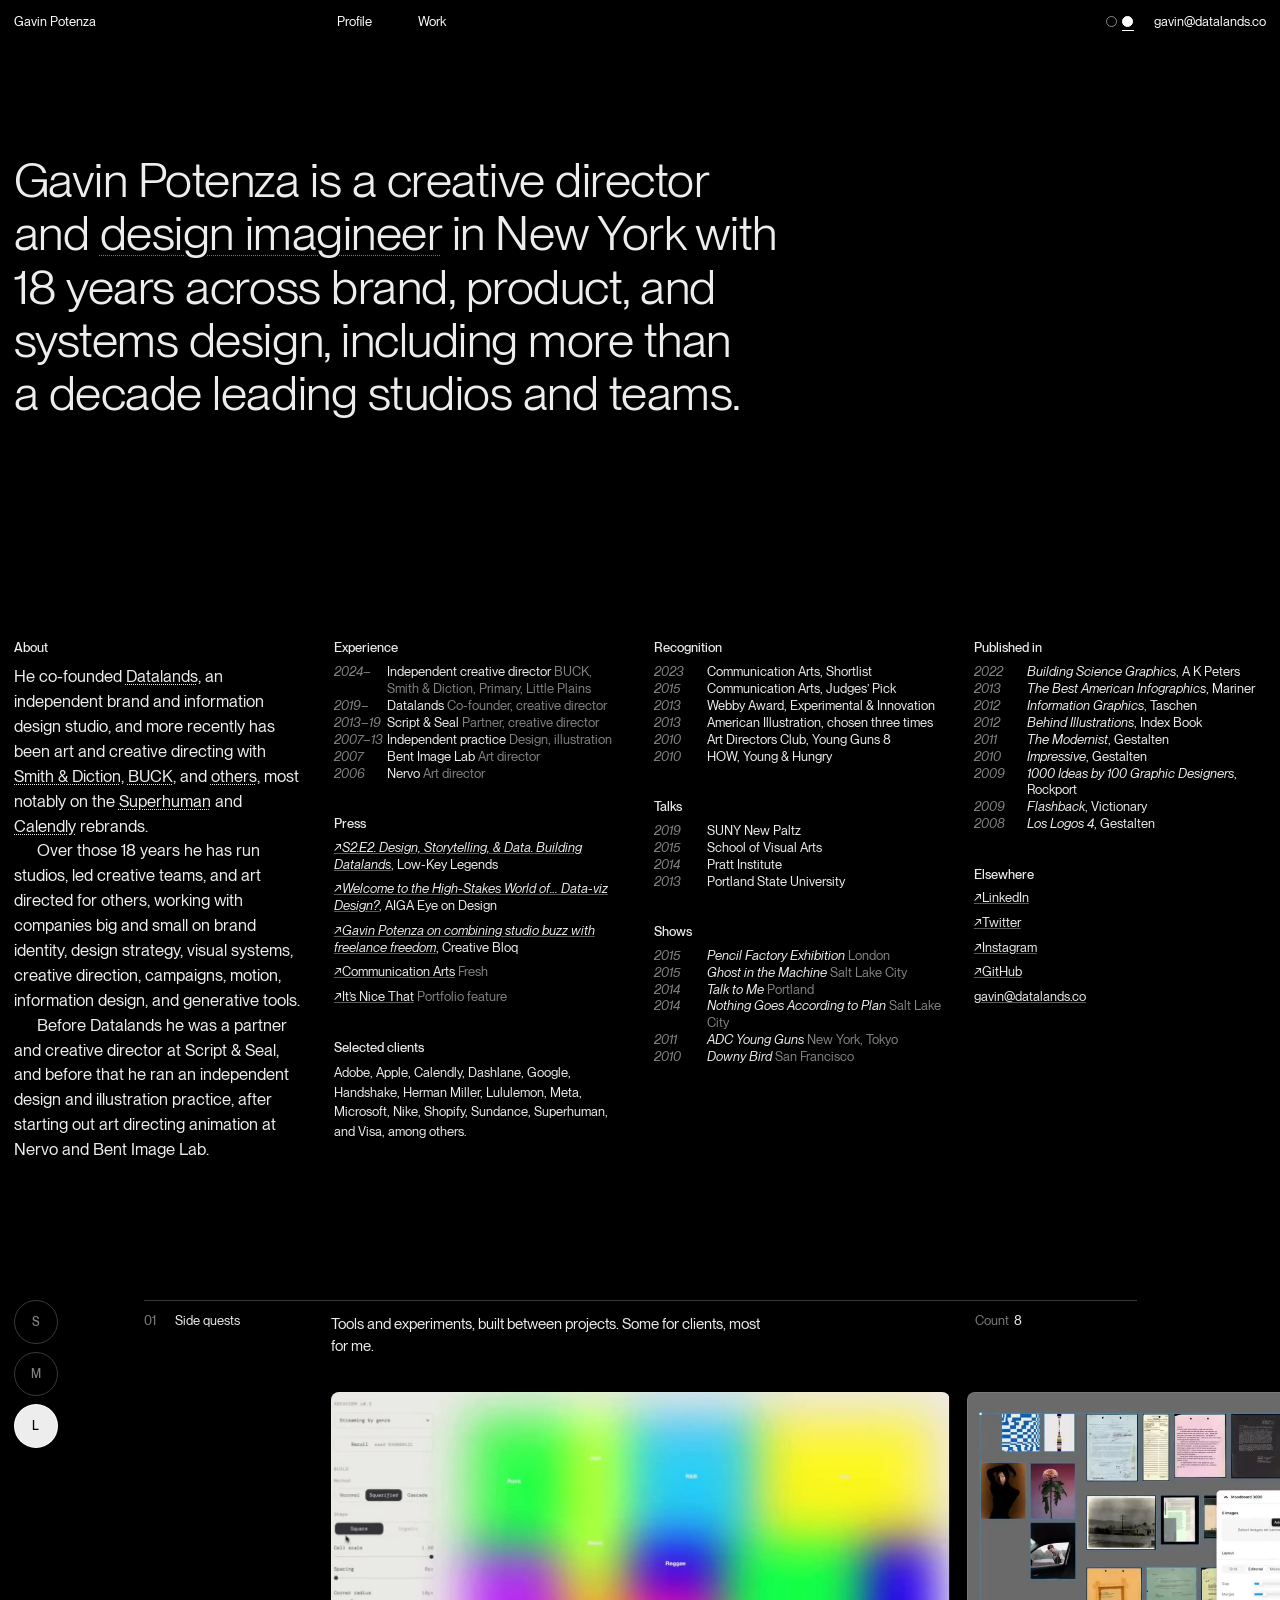
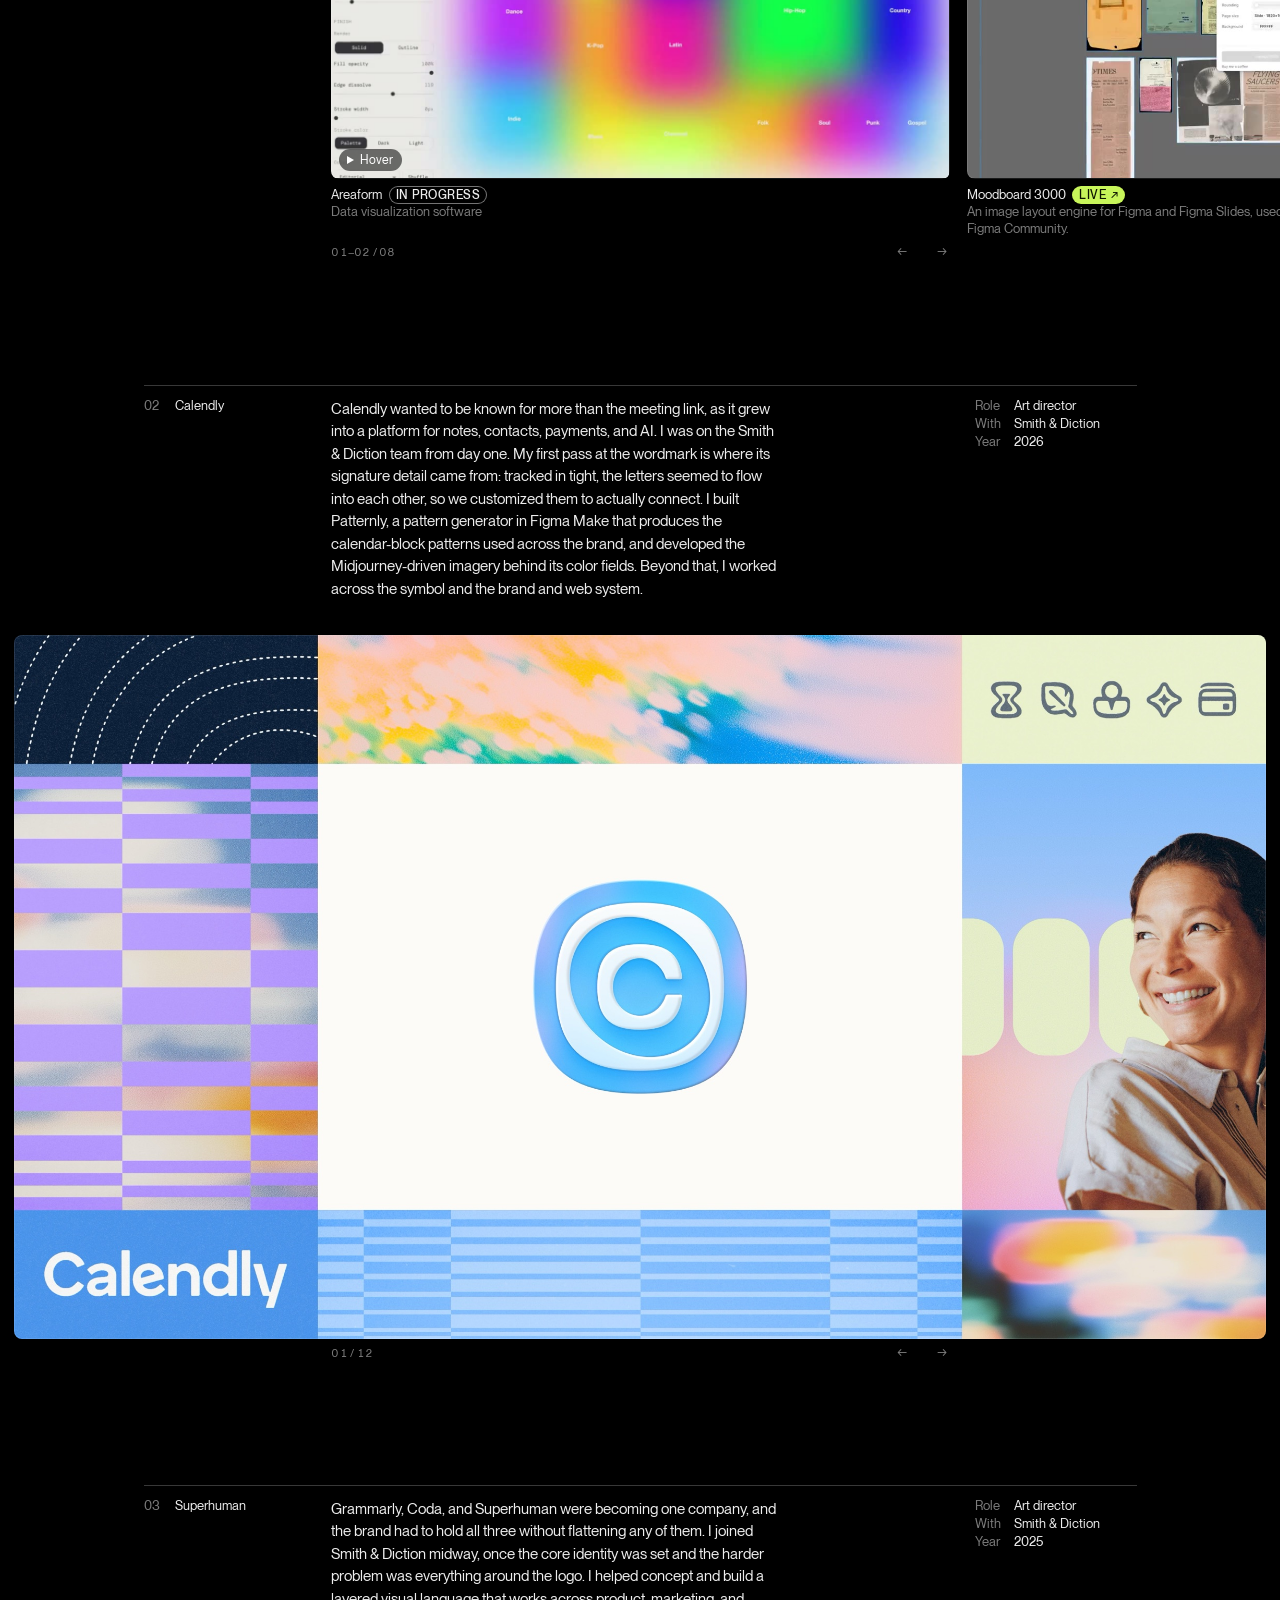
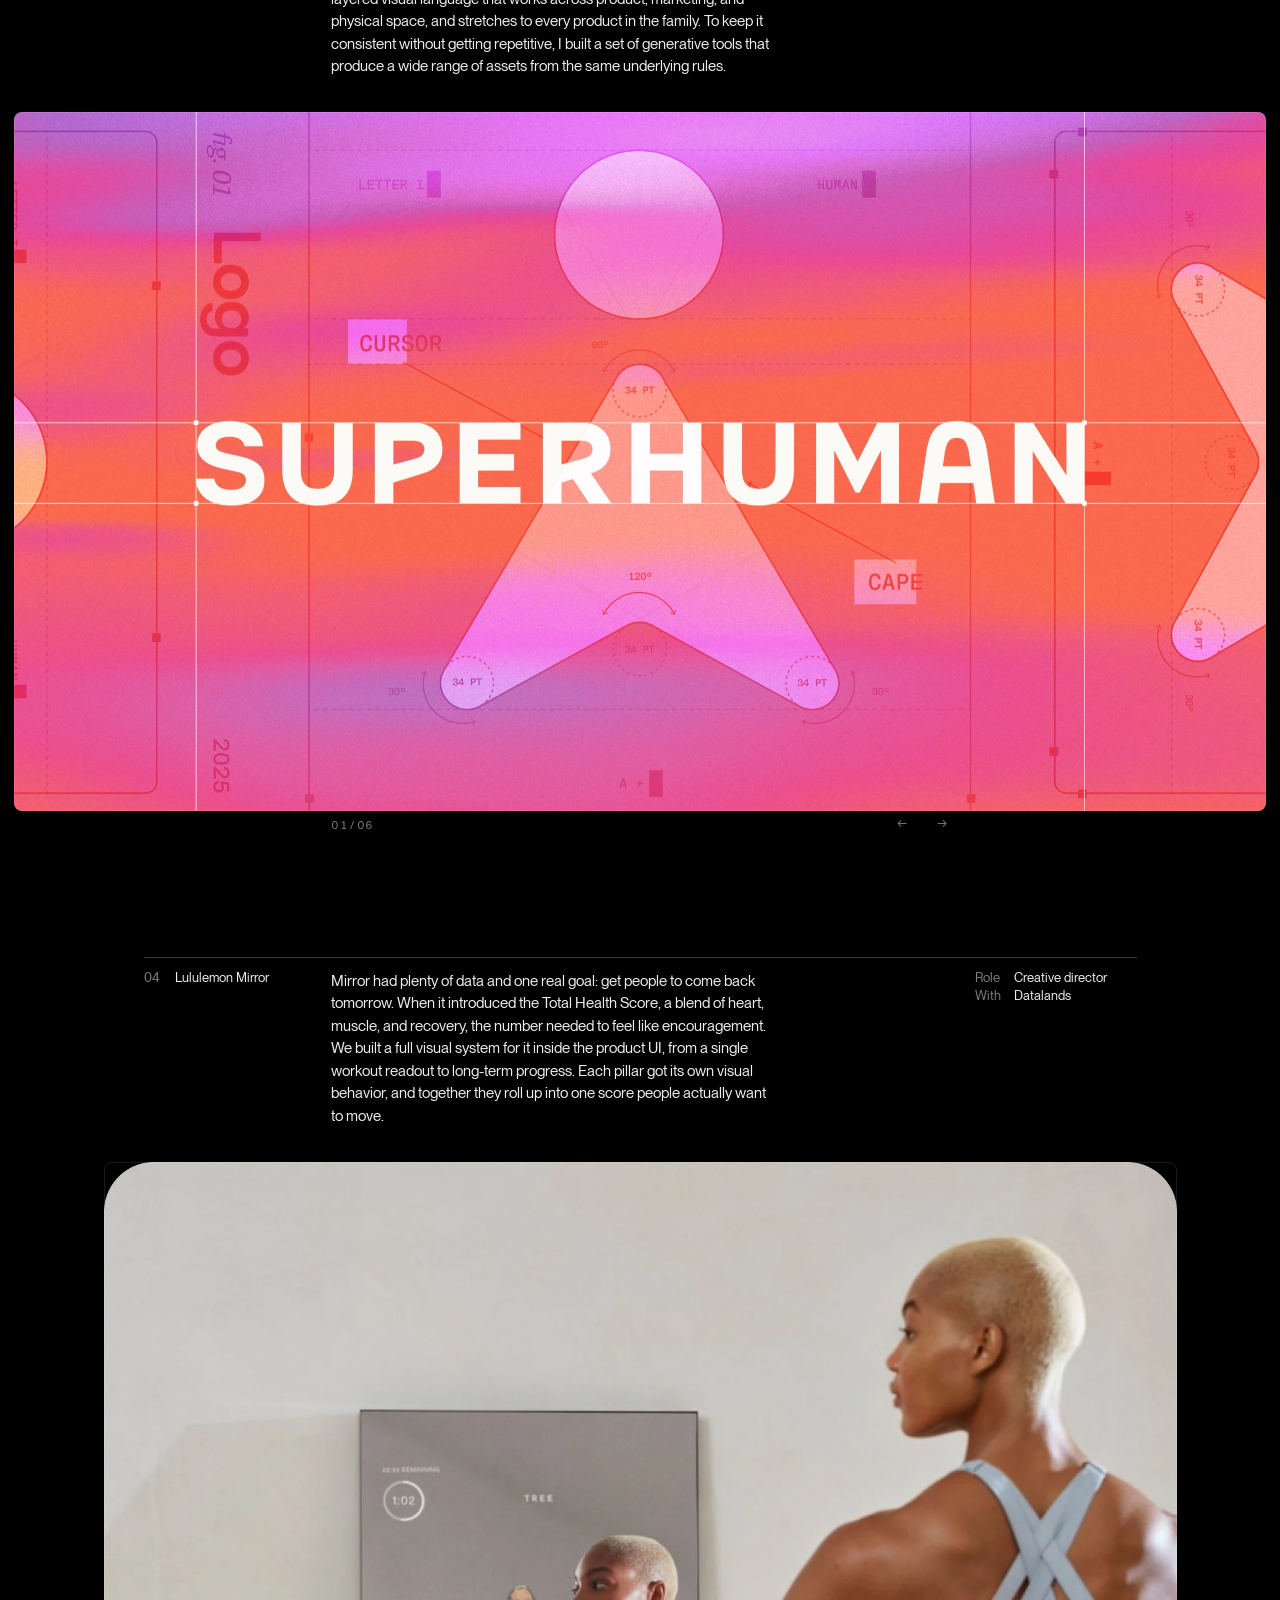
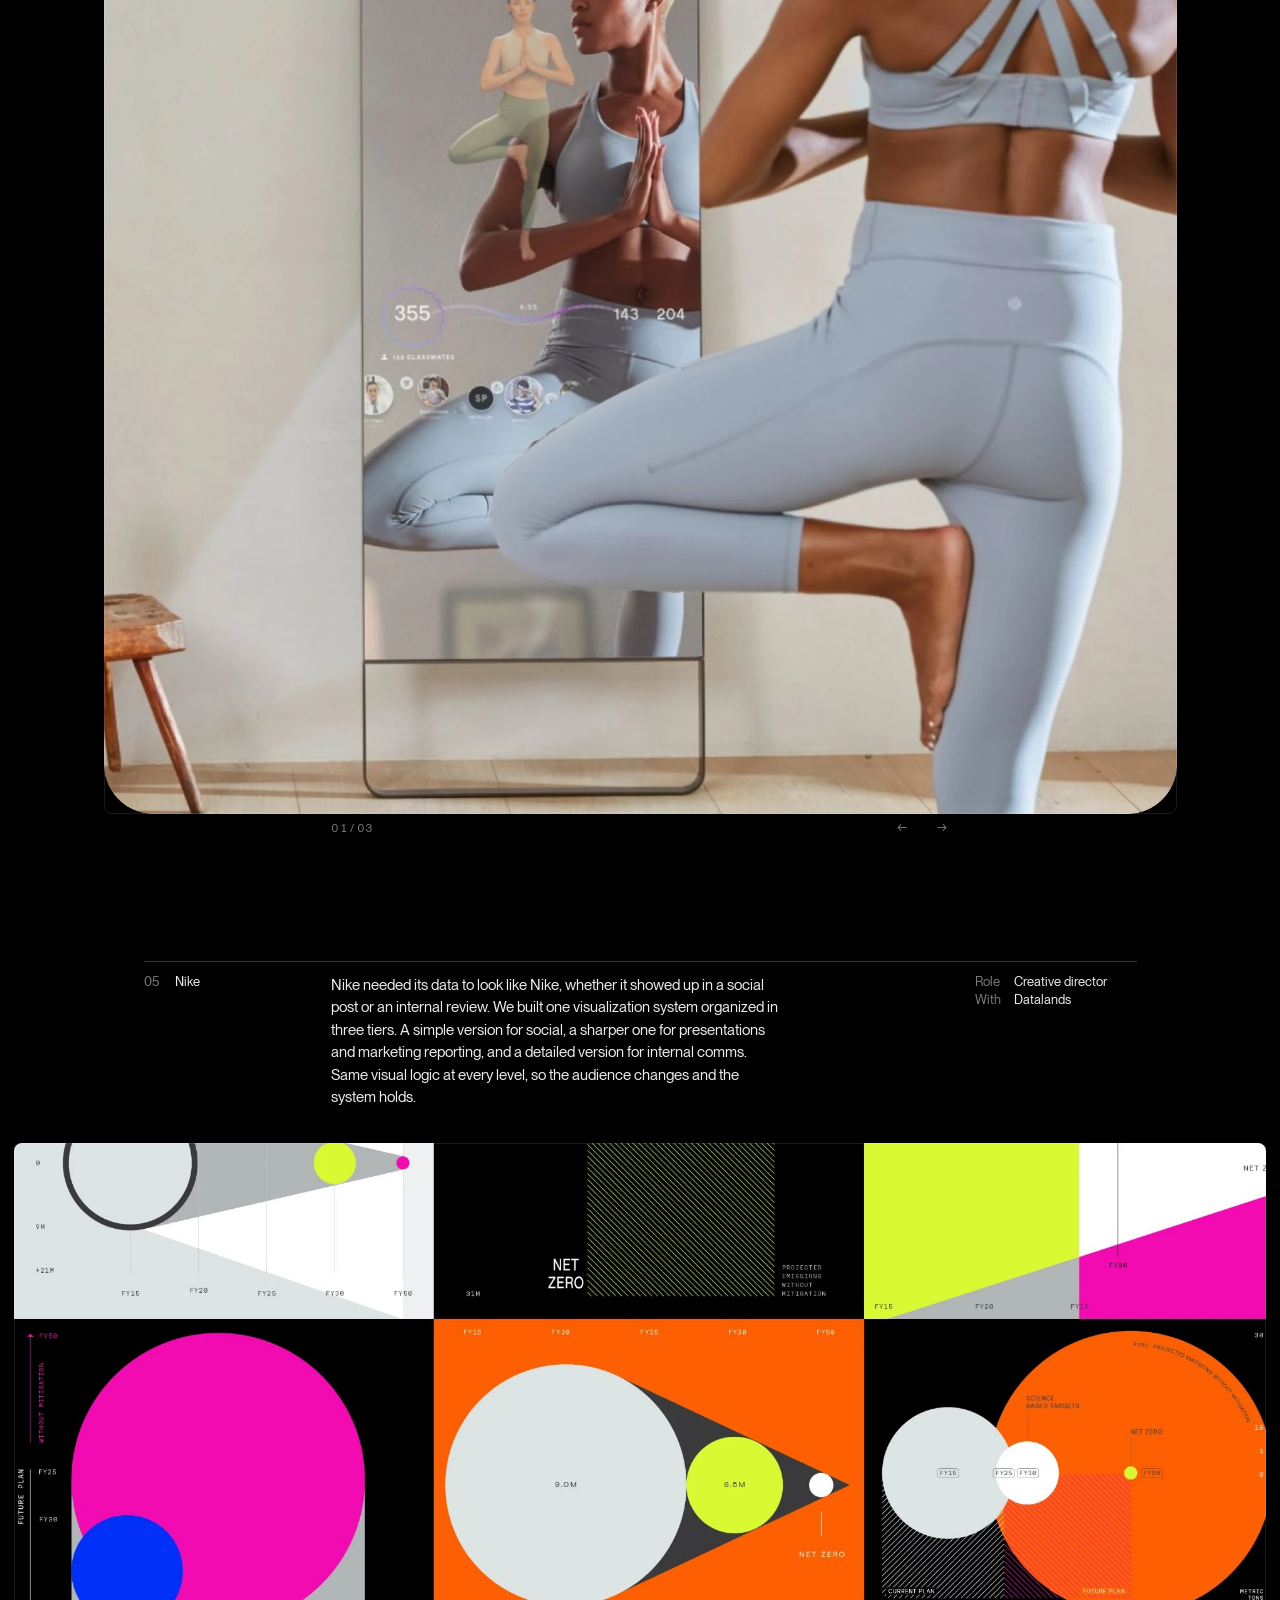
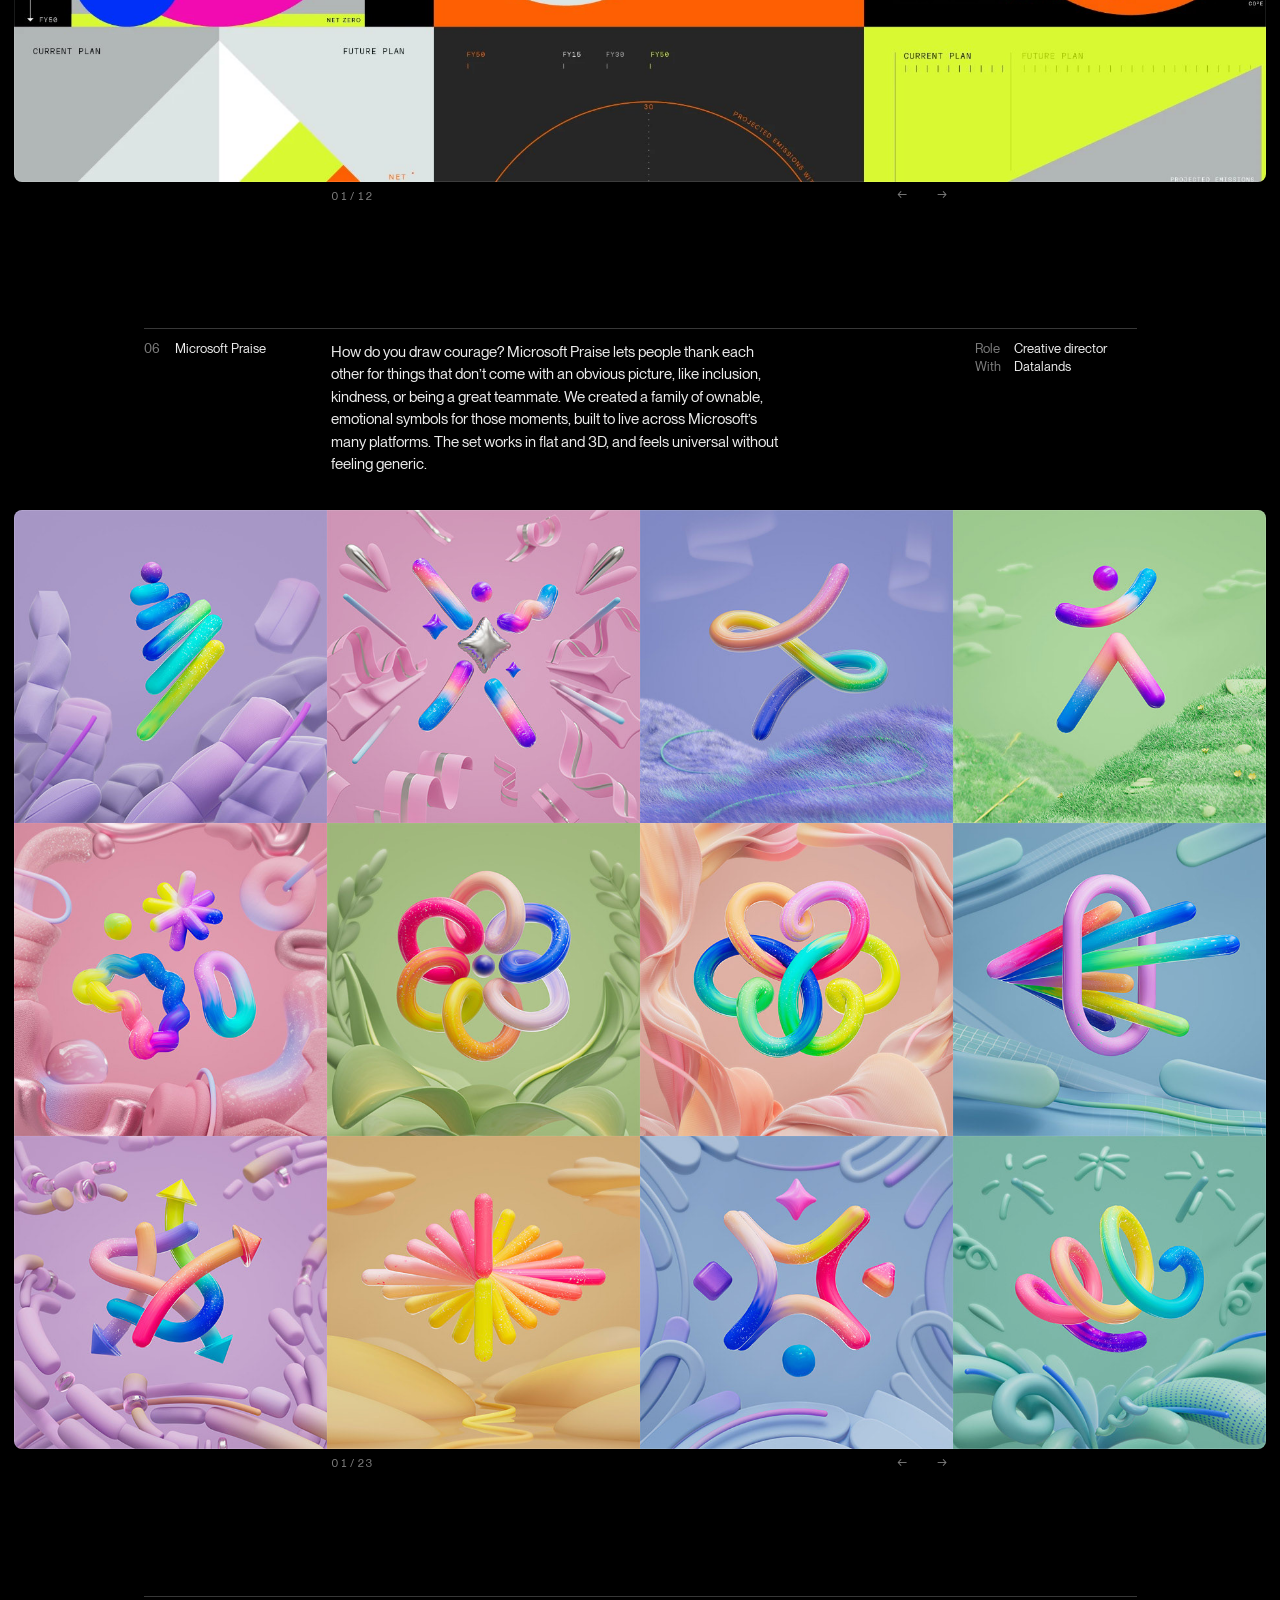
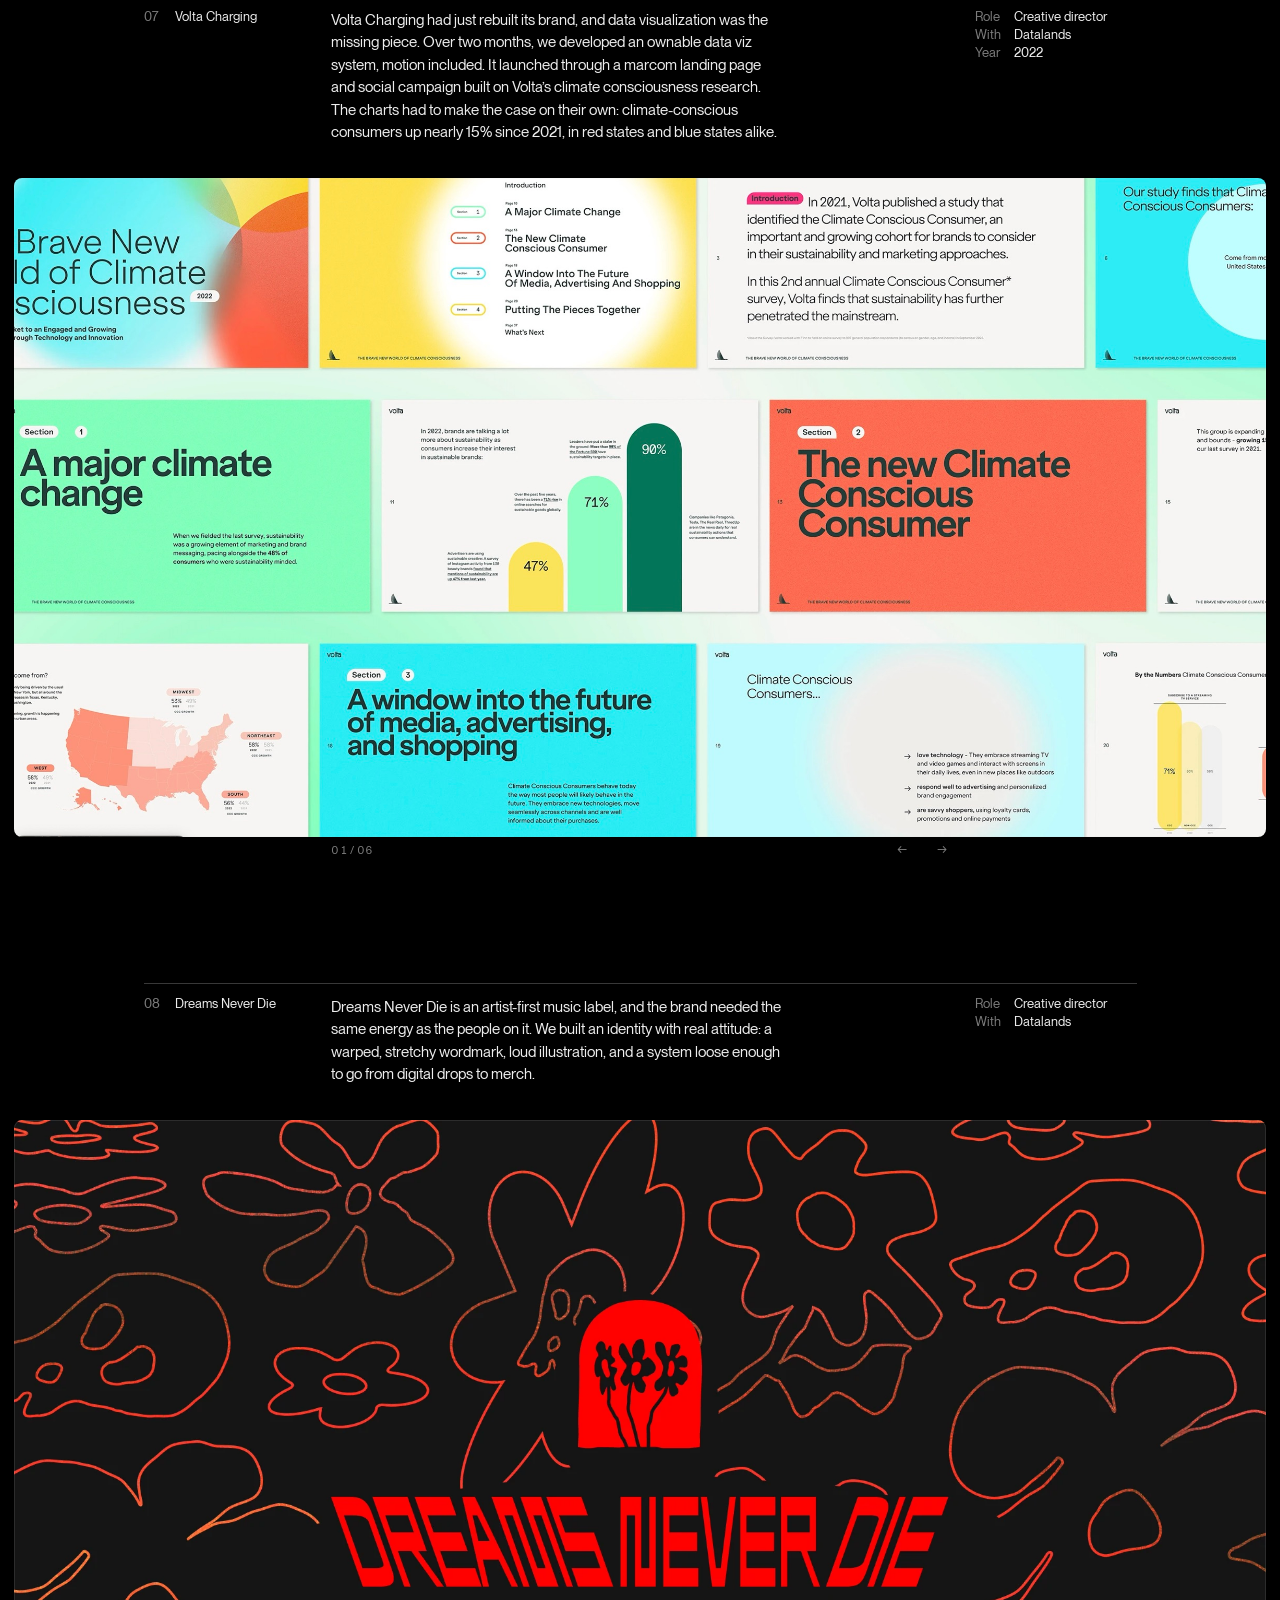
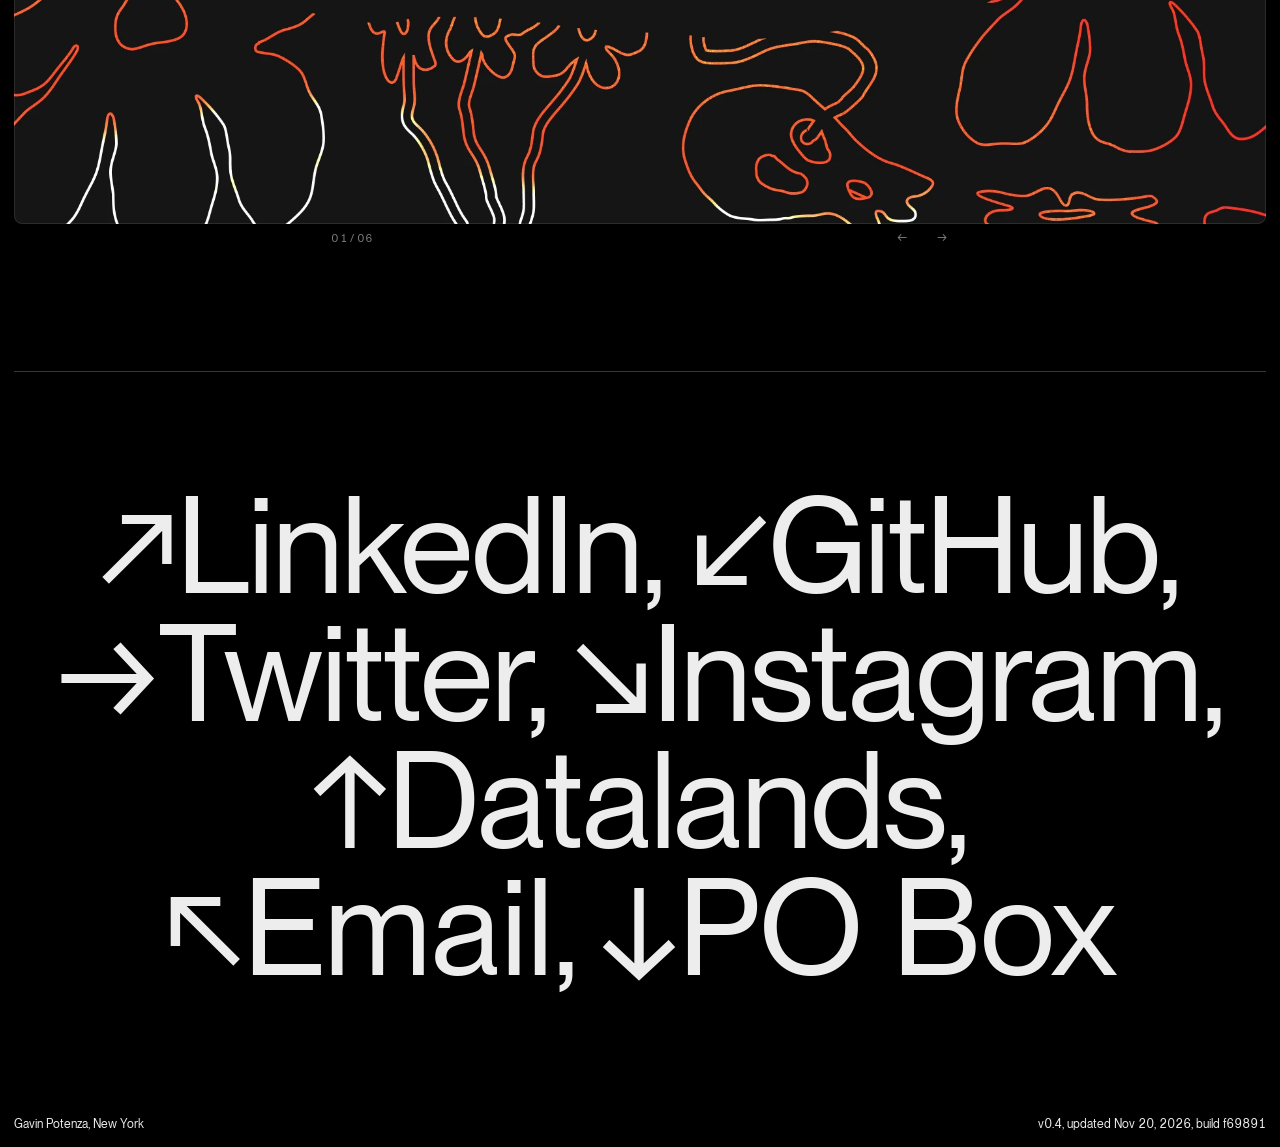
==== commit 5e9722ee: "Loading motion: images fade in as they load, one page entrance after the font is ready, email label " ====
--- a/index.html
+++ b/index.html
@@ -37,7 +37,13 @@
 }
 </script>
 <meta name="theme-color" content="#000000">
-<script>document.documentElement.dataset.theme = 'dark'; /* always opens dark; the toggle switches for this visit */</script>
+<script>
+  document.documentElement.dataset.theme = 'dark'; /* always opens dark; the toggle switches for this visit */
+  /* one entrance per page load: the bio line and profile wait (hidden by their first keyframe) until the
+     font is ready, at most 700ms, so the text never jumps from the fallback font mid-entrance */
+  (function (h) { h.classList.add('entering'); var go = function () { h.classList.add('entered'); };
+    if (document.fonts && document.fonts.ready) document.fonts.ready.then(go); setTimeout(go, 700); })(document.documentElement);
+</script>
 <link rel="icon" href="assets/favicon-32.png" type="image/png" sizes="32x32">
 <link rel="icon" href="assets/favicon-512.png" type="image/png" sizes="512x512">
 <link rel="apple-touch-icon" href="assets/favicon-180.png">
@@ -361,6 +367,7 @@
 </footer>
 
 <script src="assets/js/hover-media.js" defer></script>
+<script src="assets/js/media.js" defer></script>
 <script src="assets/js/archive.js" defer></script>
 <script src="assets/js/footer.js" defer></script>
 <script src="assets/js/theme.js" defer></script>
--- a/assets/css/site.css
+++ b/assets/css/site.css
@@ -90,7 +90,7 @@
 a:active { opacity: .7; }
 button { font: inherit; color: inherit; background: none; border: 0; padding: 0; cursor: pointer; }
 :focus-visible { outline-offset: 2px; } /* the browser's own ring: 2px+, adapts to forced colors */
-[id] { scroll-margin-top: calc(4 * var(--rs)); }       /* anchors land clear of the sticky header */
+html { scroll-padding-top: calc(4 * var(--rs)); }   /* anchors and keyboard focus land clear of the sticky header */
 .skip-link { position: fixed; top: var(--pad); inset-inline-start: -999px; z-index: 10000; padding: .5em .8em; background: var(--fg); color: var(--bg); }
 .skip-link:focus { inset-inline-start: var(--pad); }
 ::selection { background: var(--fg); color: var(--bg); }
@@ -189,7 +189,7 @@
 .ed-p + .ed-p { text-indent: 1.4em; }
 .ed-idx .row { display: grid; grid-template-columns: 3.6em 1fr; column-gap: .5em; }
 .ed-list .item { display: block; text-wrap: pretty; }          /* flush-left list, no year column (Press) */
-.ed-list .item + .item { margin-top: .35em; }
+.ed-list .item + .item { margin-top: .6em; }   /* link centres at least 24px apart (WCAG 2.5.8) */
 /* folding lists: a plain heading on wide screens, a tappable row on phones (profile.js) */
 .ed-fold > summary { display: block; list-style: none; cursor: default; }
 .ed-fold > summary::-webkit-details-marker { display: none; }
@@ -207,7 +207,7 @@
   --col: calc(50% - calc(.625 * var(--rs)));   /* M image */
   --side: 15%;                  /* title + credits tracks */
   --tracks: minmax(0, 1fr) var(--side) var(--col) var(--side) minmax(0, 1fr);
-  margin-top: calc(10 * var(--rs)); counter-reset: arc; scroll-margin-top: var(--head-h);
+  margin-top: calc(10 * var(--rs)); counter-reset: arc; scroll-margin-top: calc(var(--head-h) - 4 * var(--rs));   /* lands where it did: the page padding above does the rest */
 }
 
 /* S / M / L: three 44px circles stacked in the left gutter, on the same left edge as the name
@@ -241,7 +241,7 @@
   container-type: inline-size;   /* lets the slide bar size itself to the M column at any image size */
   counter-increment: arc;
   margin-bottom: calc(9 * var(--rs));
-  scroll-margin-top: calc(6 * var(--rs));
+  scroll-margin-top: calc(2 * var(--rs));   /* + the page's 4 = where it landed before */
 }
 
 /* project info: title left, description over the image, credits right */
@@ -296,7 +296,7 @@
   font-size: var(--text-caption); font-weight: 500; line-height: 1; letter-spacing: .04em; text-transform: uppercase;
   white-space: nowrap; text-box: trim-both cap alphabetic;   /* letters sit centred in the pill, not low */
 }
-.tool-badge.is-live { position: relative; z-index: 0; background: var(--live); color: var(--on-live); transition: scale .4s cubic-bezier(.4, 0, .2, 1); }
+.tool-badge.is-live { position: relative; z-index: 0; background: var(--live); color: var(--on-live); transition: scale .3s cubic-bezier(.4, 0, .2, 1); }
 /* a linked card's Live badge glows when the card is hovered or focused: the badge grows 15% and a soft
    lime glow spreads evenly around its edge (layered shadows, so a wide pill isn't stretched). The glow
    fades in slowly (.6s) and out quicker (.3s), on the same curve as every hover. */
@@ -412,6 +412,12 @@
   visibility: hidden;
 }
 ft-log.on .e.go { visibility: visible; }
+ft-log .e { opacity: 0; transition: opacity .3s ease-out, translate .3s ease-out; }
+ft-log .e.go { opacity: 1; }
+@media (prefers-reduced-motion: no-preference) {
+  ft-log .e { translate: 0 6px; }
+  ft-log .e.go { translate: 0; }   /* each line settles as its typing starts */
+}
 ft-log .t { white-space: pre-line; }
 
 /* ---------- hover: pointer devices only, so a tap never leaves an item looking selected ---------- */
@@ -439,10 +445,10 @@
 }
 .tool > a:focus-visible .tool-badge.is-live::before { opacity: 1; box-shadow: 0 0 6px 1px var(--glow-1), 0 0 18px 5px var(--glow-2), 0 0 36px 10px var(--glow-3); transition-duration: .6s;   /* fading in: slow */ }
 @media (prefers-reduced-motion: no-preference) {
-  .tool > a:focus-visible .tool-badge.is-live { scale: 1.15; }
+  .tool > a:focus-visible .tool-badge.is-live { scale: 1.15; transition-duration: .4s; }
 }
 @media (prefers-reduced-motion: no-preference) and (hover: hover) {
-  .tool > a:hover .tool-badge.is-live { scale: 1.15; }
+  .tool > a:hover .tool-badge.is-live { scale: 1.15; transition-duration: .4s; }   /* grows in .4s, shrinks back in .3s with its glow */
   .tool > a:hover .tool-img img { scale: 1.03; }
 }
 @media (prefers-reduced-motion: reduce) {
@@ -452,8 +458,32 @@
 
 /* ---------- narrow desktop / tablet: the credits column gets too tight, so credits sit under the description ---------- */
 @media (min-width: 769px) and (max-width: 1100px) {
+  .ed-set { grid-template-columns: repeat(2, minmax(0, 1fr)); row-gap: calc(5 * var(--rs)); }   /* four profile columns are too narrow here */
   .arc-meta { grid-column: 3; grid-row: 3; padding-left: 0; margin-top: 1.25em; }
 }
+
+/* ---------- loading and first-impression motion ---------- */
+/* page entrance: bio line first, profile 100ms later; the header stays put. Paused on its first
+   keyframe until the head script marks the font ready, so it can't run on the fallback face. */
+@keyframes enter-rise { from { opacity: 0; translate: 0 12px; filter: blur(4px); } }
+@keyframes enter-fade { from { opacity: 0; } }
+html.entering .bio-section h1, html.entering .ed-set { animation: enter-fade .4s ease-out both paused; }
+html.entering .ed-set { animation-delay: .1s; }
+html.entered .bio-section h1, html.entered .ed-set { animation-play-state: running; }
+@media (prefers-reduced-motion: no-preference) {
+  html.entering .bio-section h1, html.entering .ed-set { animation-name: enter-rise; }
+}
+
+/* images fade in as they finish loading instead of popping in (media.js marks them); a fade, so it
+   stays under reduced motion too. Without JS nothing is hidden. */
+html.fade-media .ss img, html.fade-media .tool-img img { opacity: 0; transition: opacity .3s ease-out; }
+html.fade-media .ss img.is-loaded, html.fade-media .tool-img img.is-loaded { opacity: 1; }
+
+/* the email label's word swaps (Email / Copy / Copied) settle in from 4px below */
+@keyframes word-in { from { opacity: 0; translate: 0 4px; } }
+@keyframes word-fade { from { opacity: 0; } }
+.word-in { display: inline-block; animation: word-fade .15s ease-out; }
+@media (prefers-reduced-motion: no-preference) { .word-in { animation-name: word-in; } }
 
 /* ---------- mobile ---------- */
 @media (max-width: 768px) {
